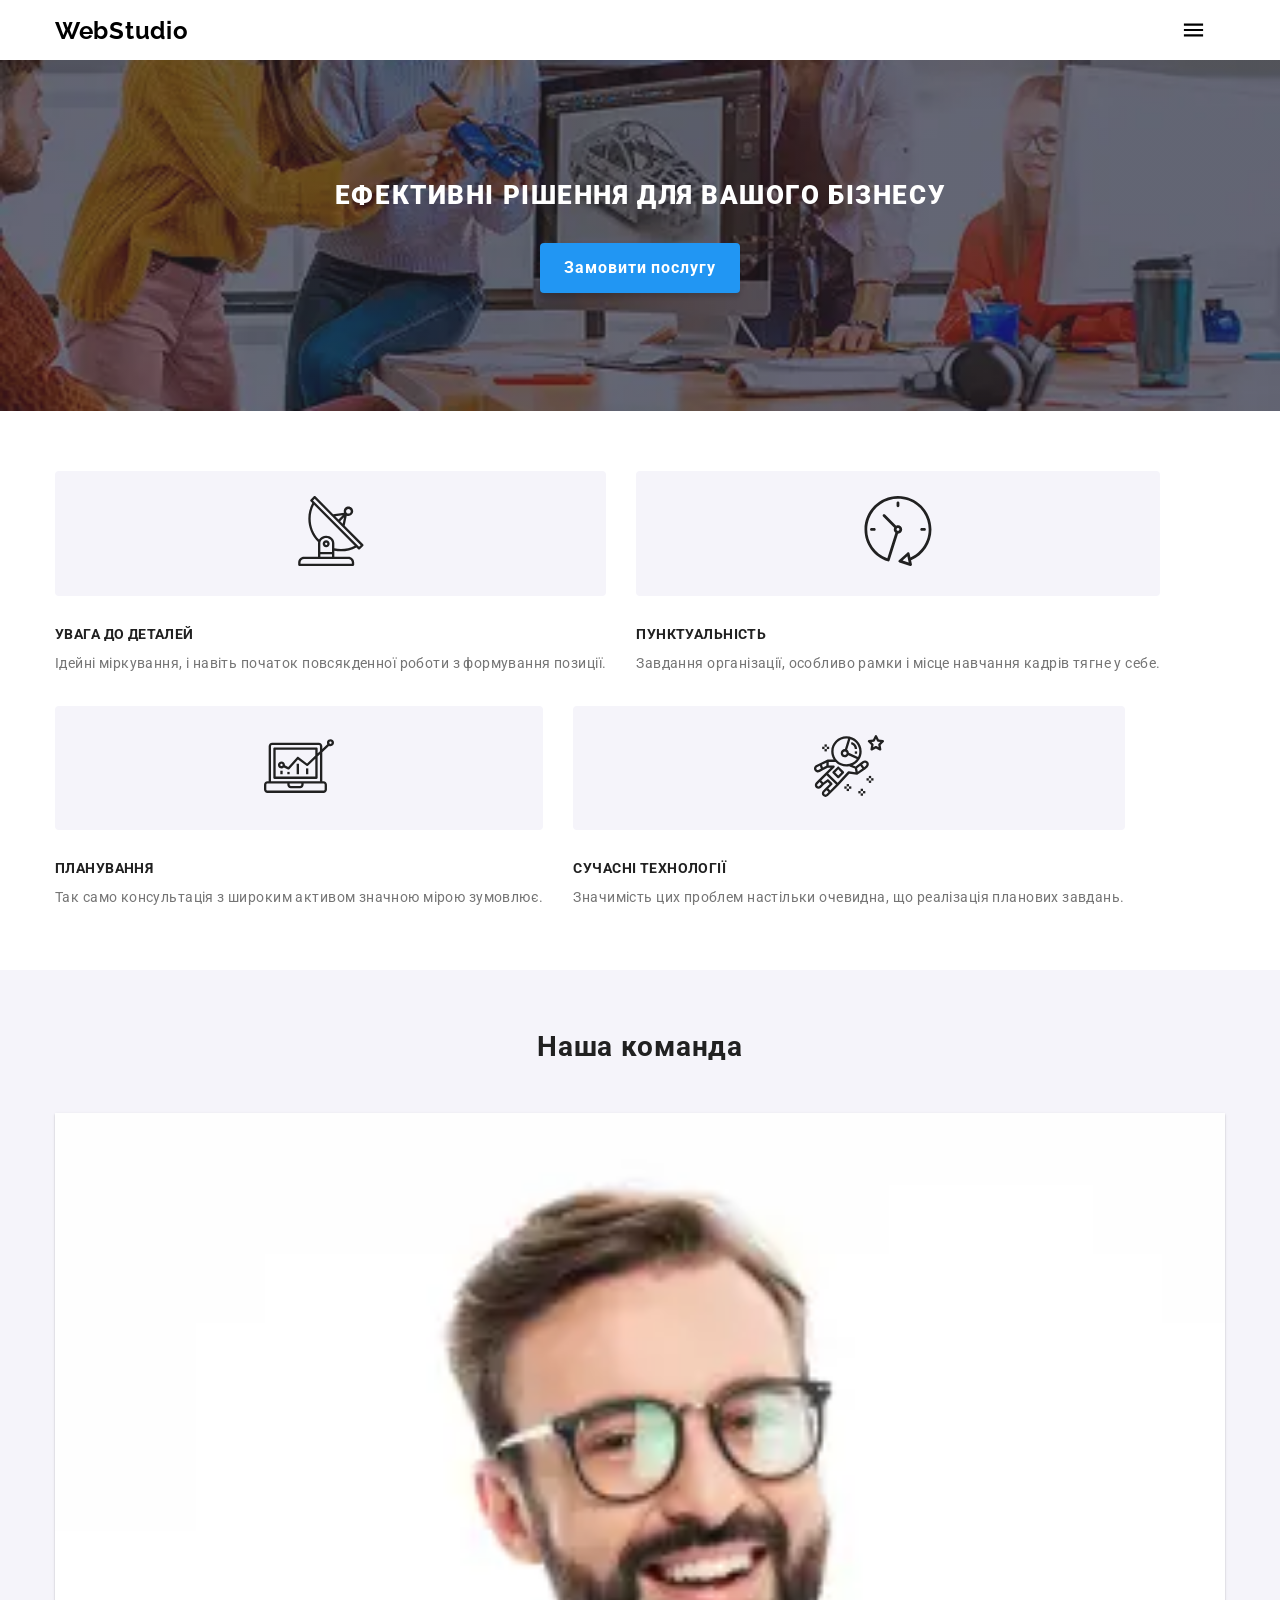
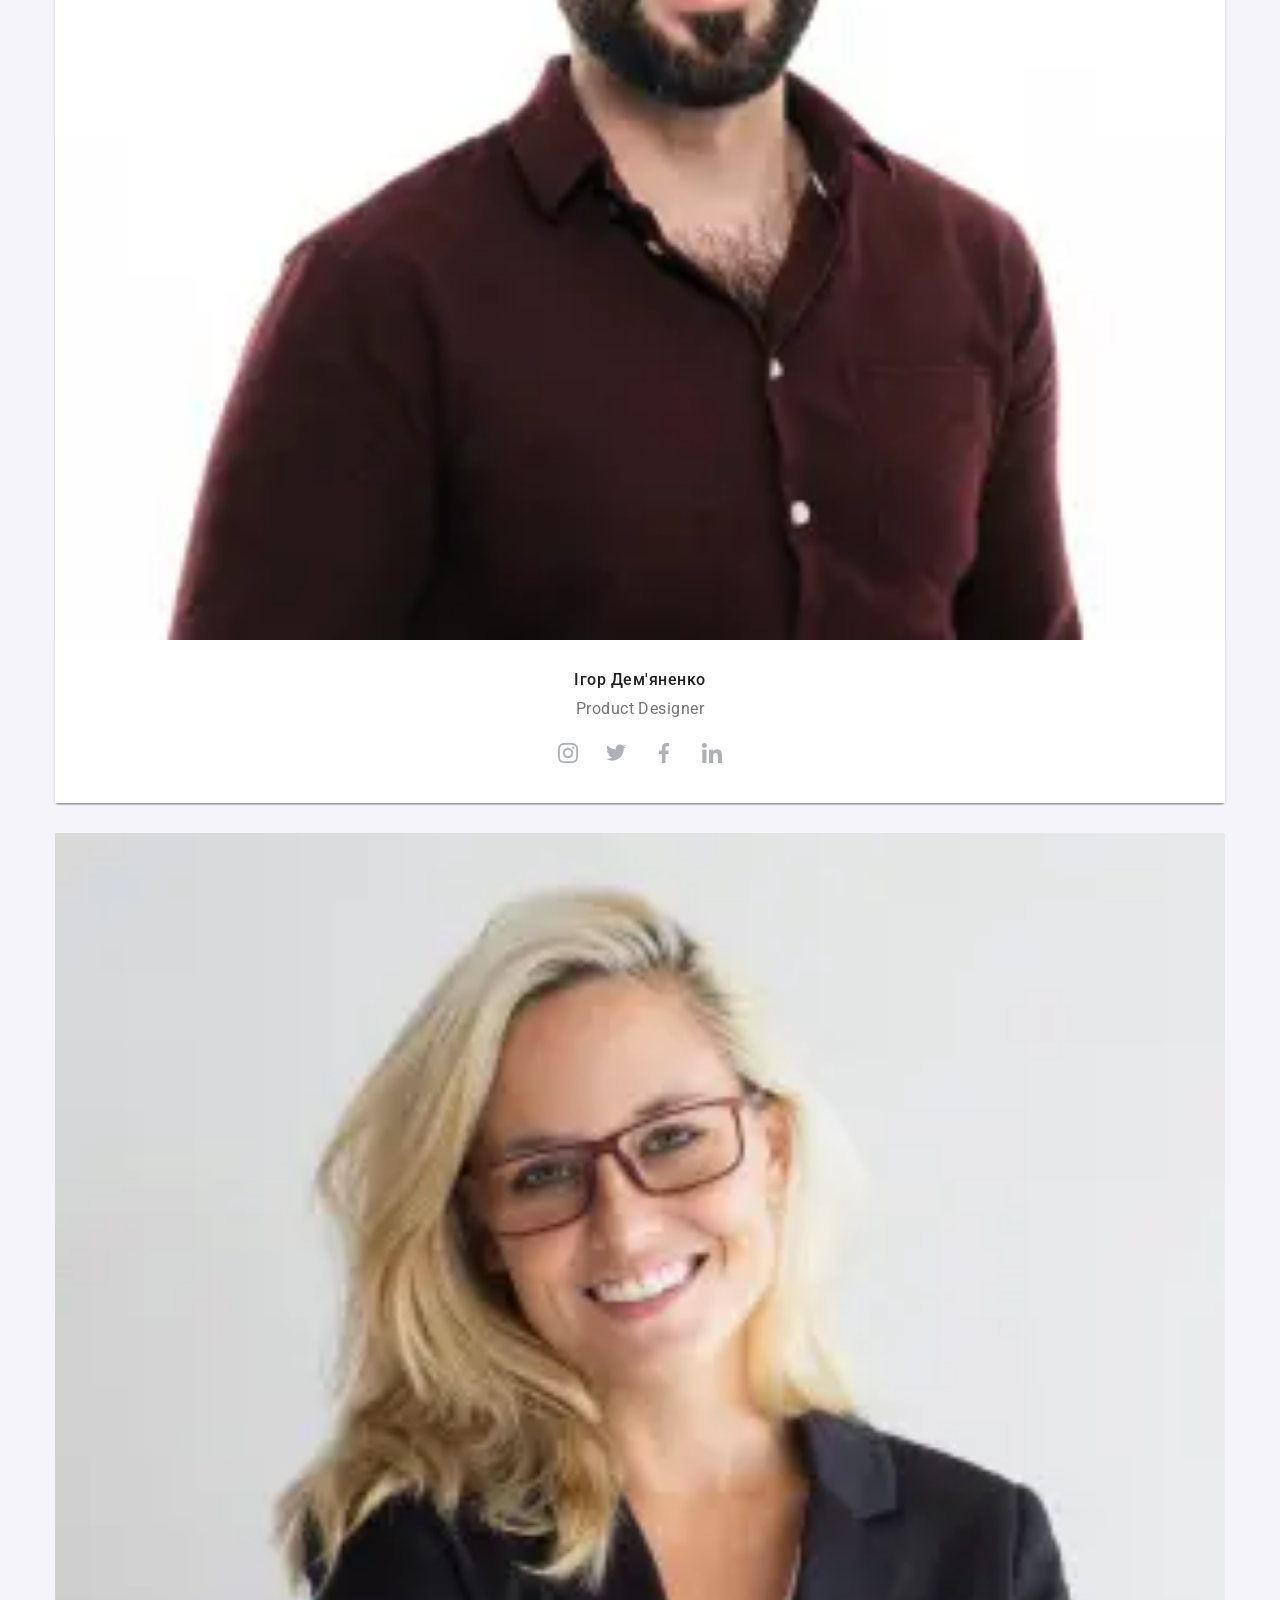
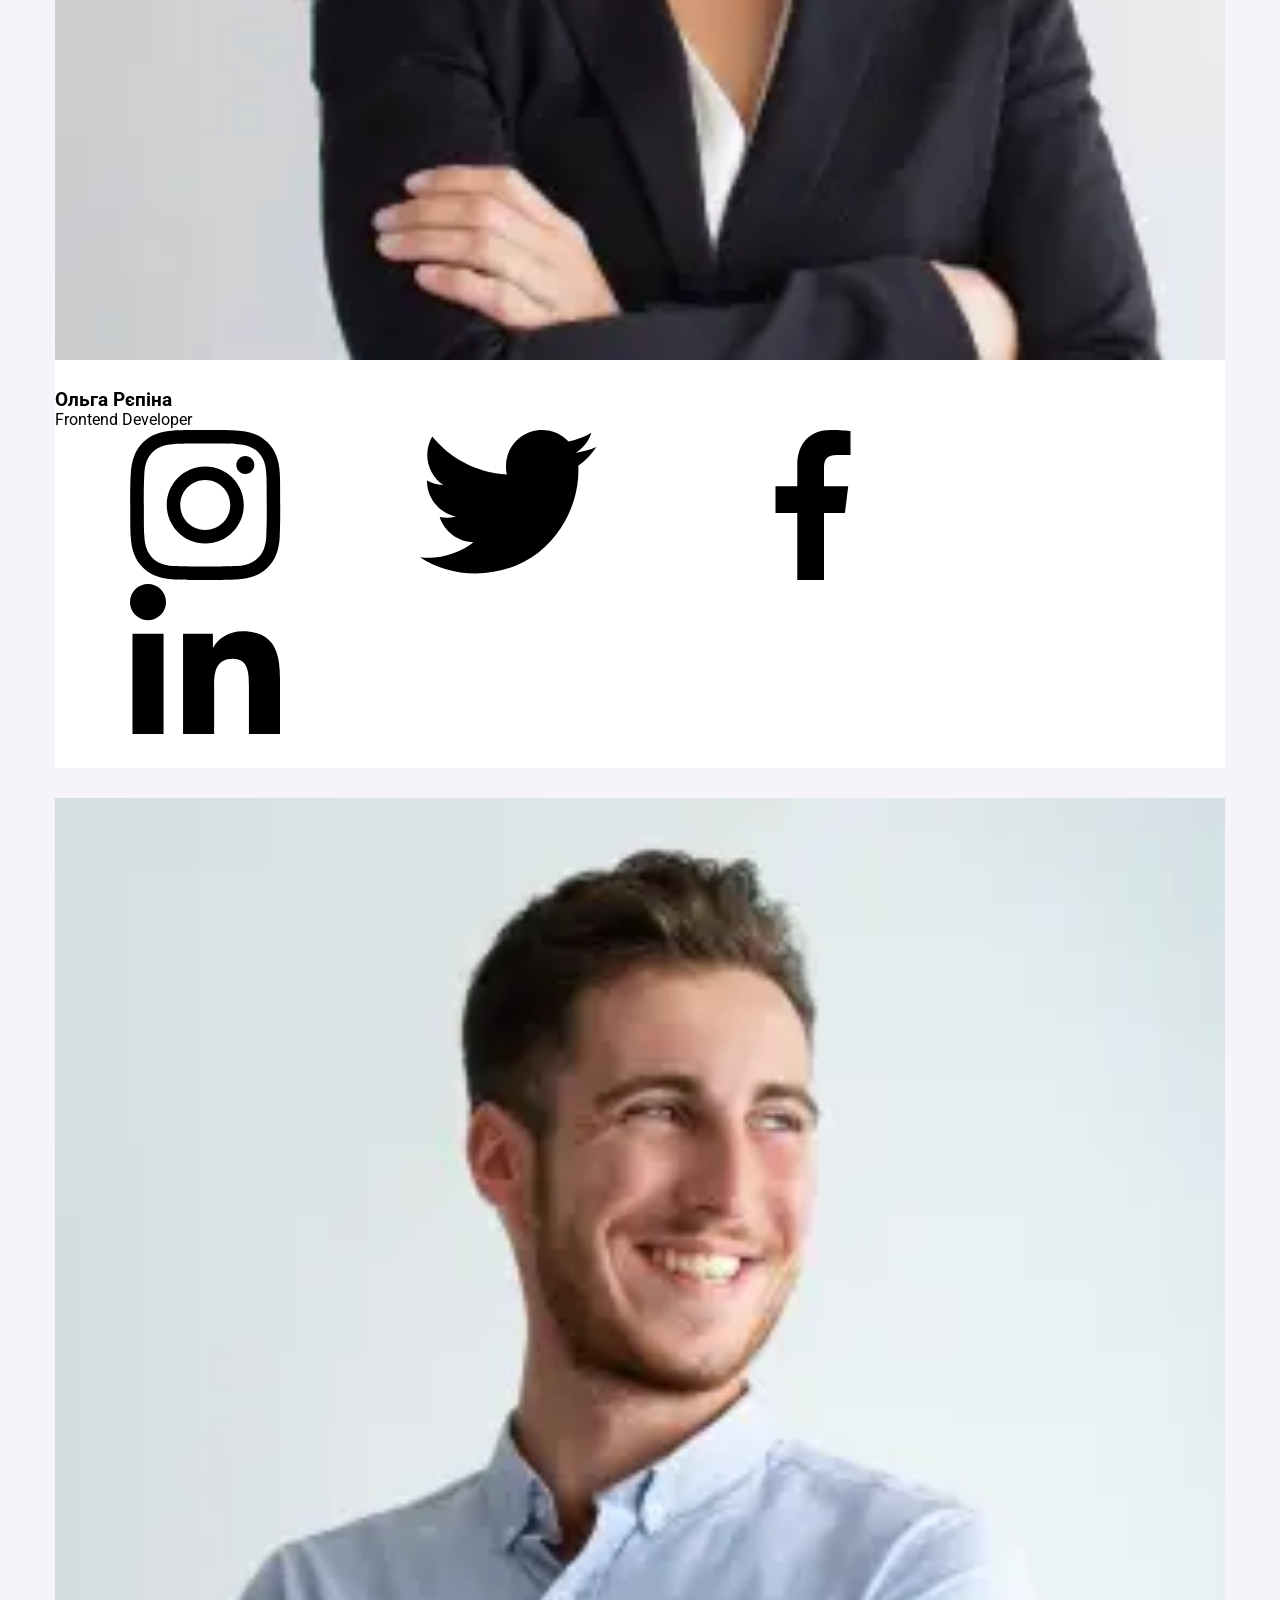
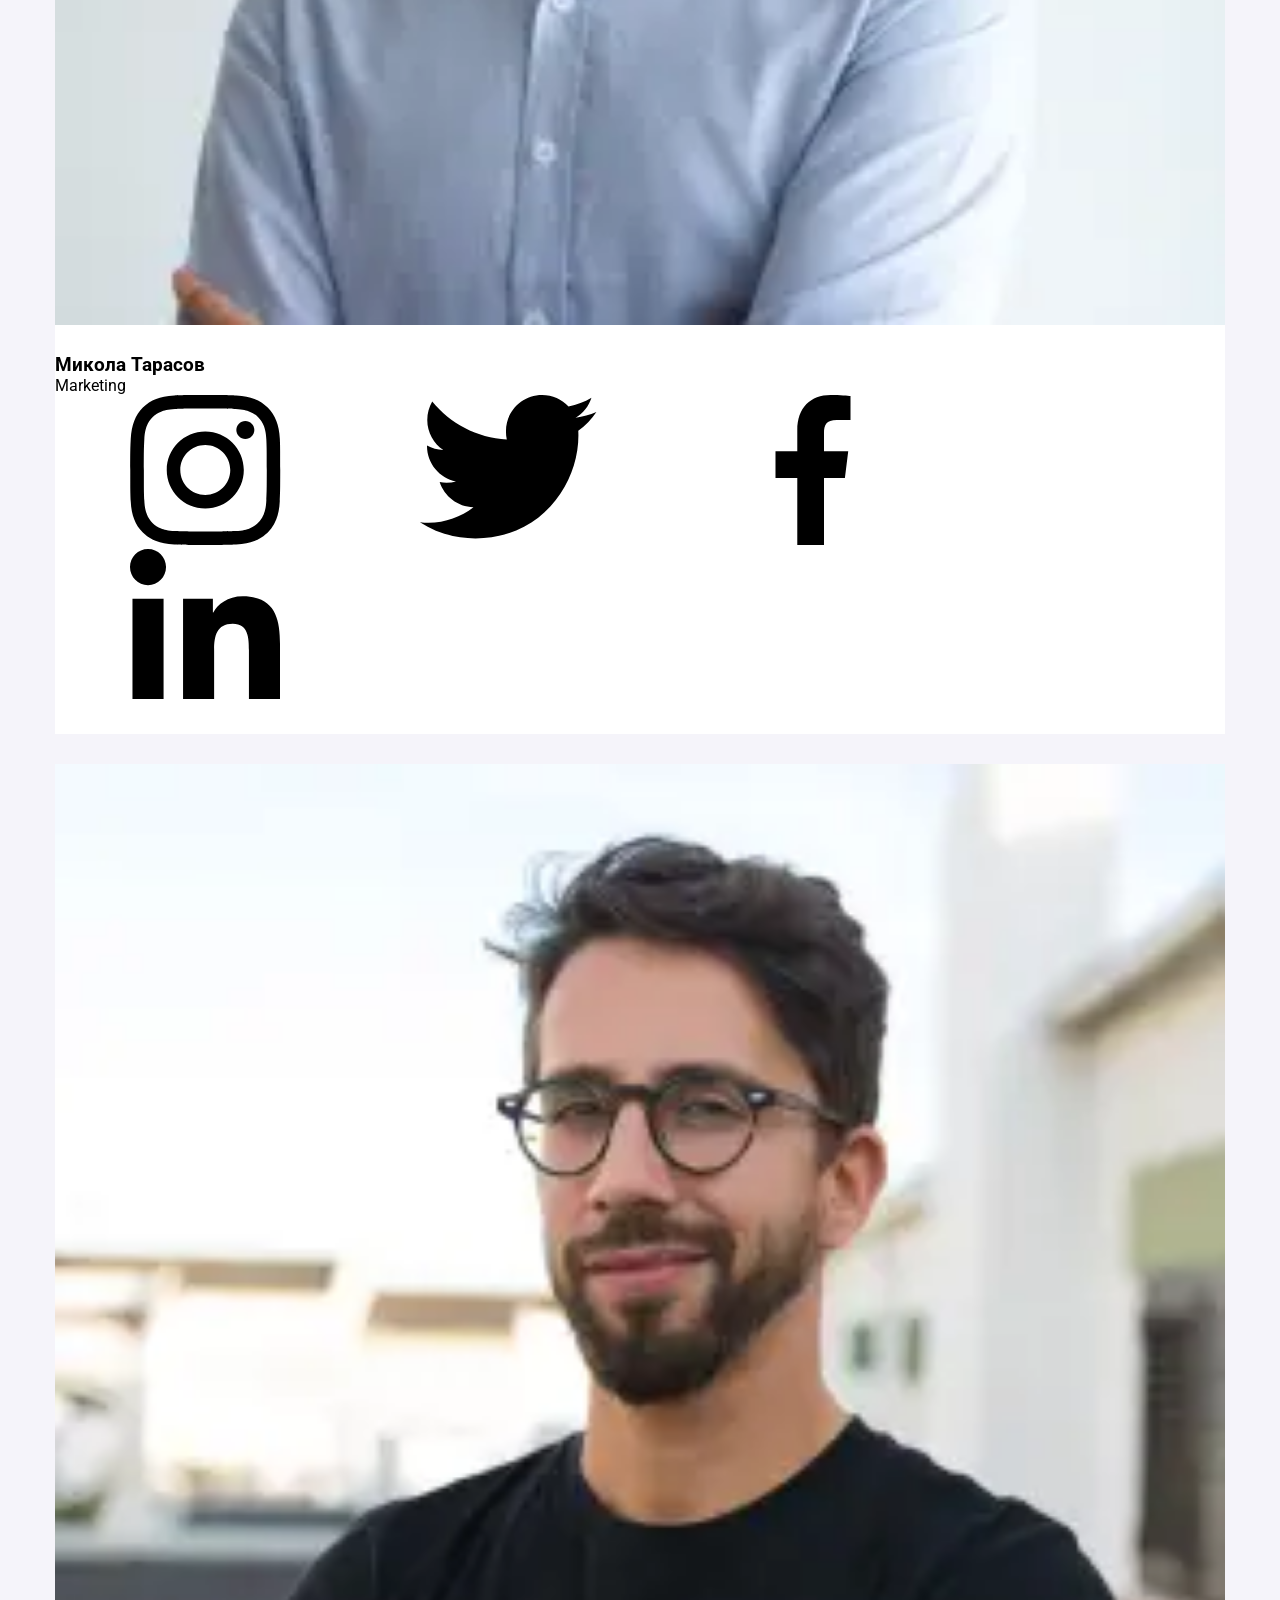
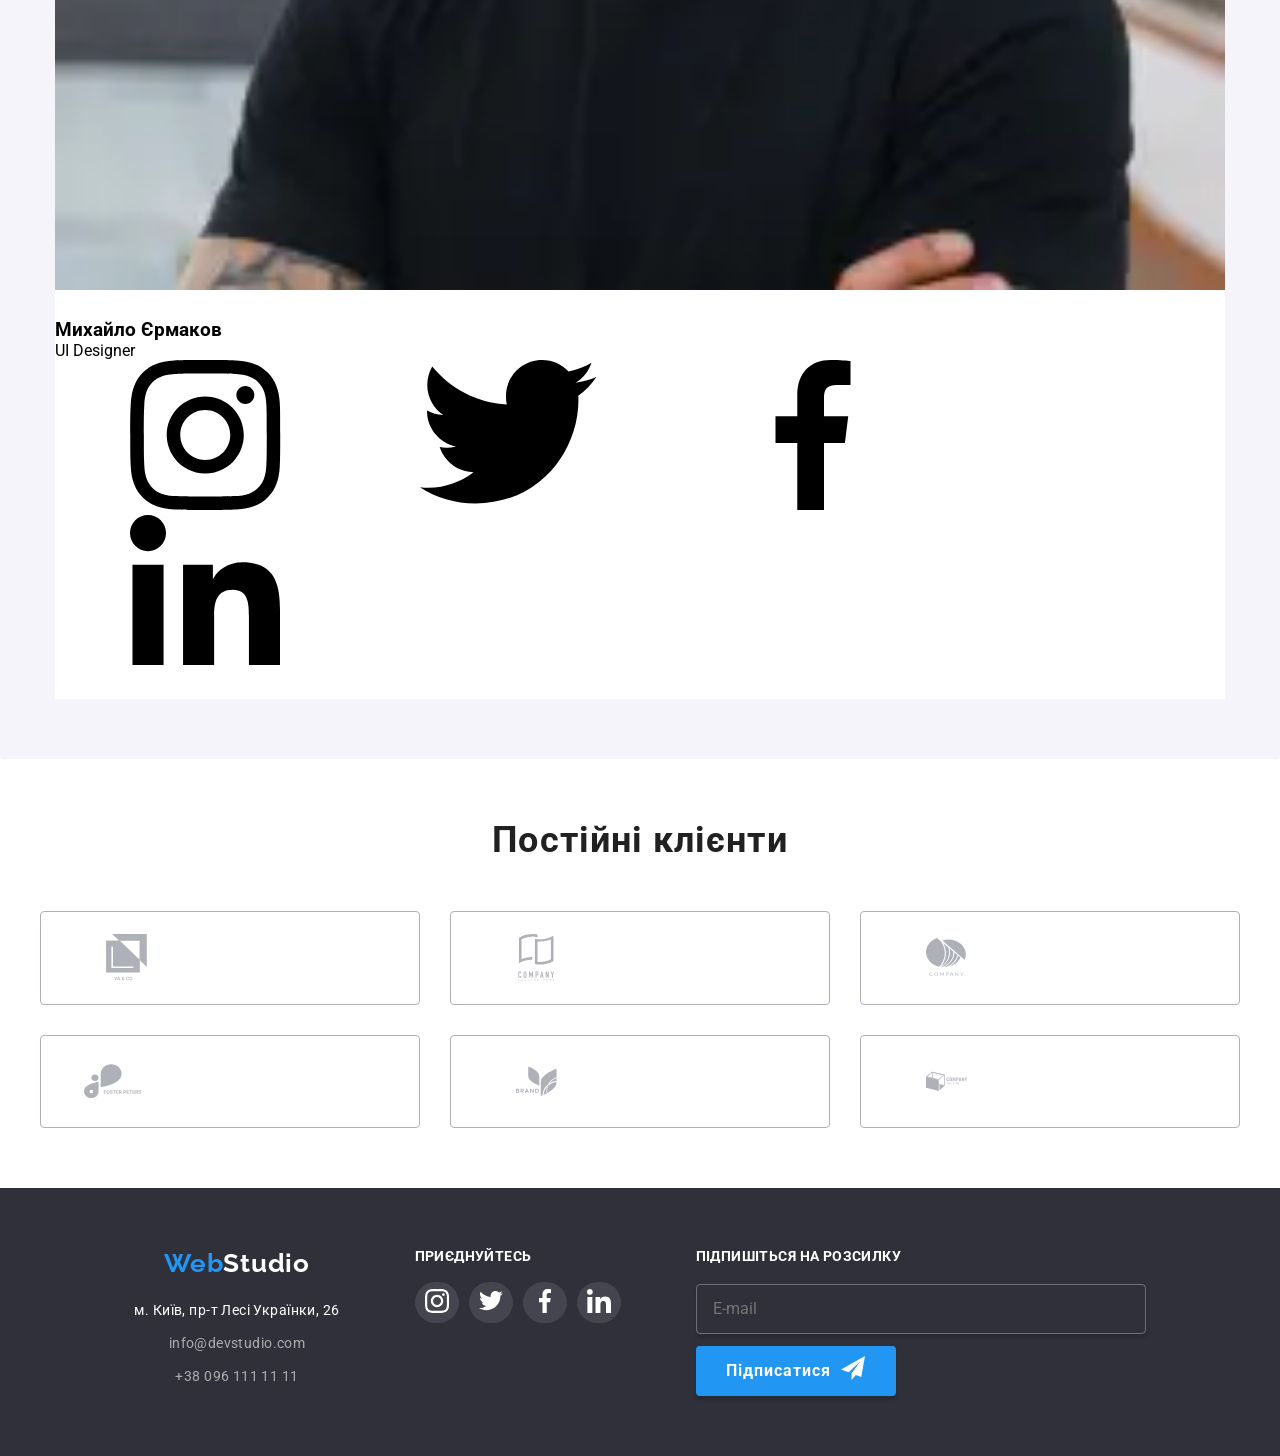
==== index.html @ 3ced63fa "переводення на препроцесор 1 частина" ====
<!doctype html>
<html lang="en">
  <head>
    <meta charset="UTF-8" />
    <meta name="viewport" content="width=device-width, initial-scale=1.0" />
    <title>Document</title>
    <link rel="preconnect" href="https://fonts.googleapis.com" />
    <link rel="preconnect" href="https://fonts.gstatic.com" crossorigin />
    <link
      href="https://fonts.googleapis.com/css2?family=Raleway:ital,wght@0,100..900;1,100..900&family=Roboto:ital,wght@0,100..900;1,100..900&display=swap"
      rel="stylesheet"
    />
    <link
      rel="stylesheet"
      href="https://cdnjs.cloudflare.com/ajax/libs/modern-normalize/3.0.1/modern-normalize.min.css"
      integrity="sha512-q6WgHqiHlKyOqslT/lgBgodhd03Wp4BEqKeW6nNtlOY4quzyG3VoQKFrieaCeSnuVseNKRGpGeDU3qPmabCANg=="
      crossorigin="anonymous"
      referrerpolicy="no-referrer"
    />
    <link href="https://unpkg.com/aos@2.3.1/dist/aos.css" rel="stylesheet">
    <!-- <link rel="stylesheet" href="./css/reset.css" />
    <link rel="stylesheet" href="./css/style.css" /> -->
<link rel="stylesheet" href="./style/main.min.css">
  </head>
  <body class="body">
    <header class="header">
      <div class="container">
        <a href="./index.html" class="header__logo" data-aos="fade-right">Web<span class="header-span">Studio</span></a>
        <nav class="header__nav">
          <ul class="header__list">
            <li class="header__item">
              <a href="#" class="header__link">Студія</a>
            </li>
            <li class="header__item">
              <a href="./portfolio.html" class="header__link">Портфоліо</a>
            </li>
            <li class="header__item">
              <a href="#" class="header__link">Контакти</a>
            </li>
          </ul>
        </nav>
        <ul class="header__contacts__list">
          <li class="header__contact__item">
            <a href="#" class="second__contact"
              >info@devstudio.com</a
            >
          </li>
          <li class="header__contact__item">
            <a href="tel:+380961111111" class="second__contact"
              >+38 096 111 11 11</a
            >
          </li>
        </ul>
        <!-- <button burger-modal-open class="burger-btn" aria-label="Відкрити меню"> 
<span class="burger-line"></span> 
<span class="burger-line"></span> 
<span class="burger-line"></span> 
</button>  -->

<button burger-modal-open class="burger__btn" aria-label="Відкрити меню">
<svg class="menu">
  <use href="./icons/symbol-defs.svg#menu"></use>
</svg>
</button>

      </div>                                                                        
    </header>
    <main>
      <section class="hero"  data-aos="fade-up"
     data-aos-duration="3000">
        <div class="container">
          <h1 class="hero__title">Ефективні рішення для вашого бізнесу</h1>
          <button class="hero__button" data-modal-open>Замовити послугу</button>
        </div>
      </section>
      <section class="advantages" data-aos="fade-right"
     data-aos-offset="300"
     data-aos-easing="ease-in-sine">
        <div class="container">
          <ul class="advantages__list">
            <li class="advantages__item">
              <div class="adv__box">
              <svg class="adv__icon">
                <use href="./icons/symbol-defs.svg#moon" ></use>
              </svg>
              </div>
              <h2 class="advantages__subtitle">УВАГА ДО ДЕТАЛЕЙ</h2>
              <p class="advantages__text">
                Ідейні міркування, і навіть початок повсякденної роботи з
                формування позиції.
              </p>
            </li>
            <li class="advantages__item">
              <div class="adv__box">
              <svg class="adv__icon">
                <use href="./icons/symbol-defs.svg#clock"></use>
              </svg>
              </div>
              <h2 class="advantages__subtitle">ПУНКТУАЛЬНІСТЬ</h2>
              <p class="advantages__text">
                Завдання організації, особливо рамки і місце навчання кадрів
                тягне у себе.
              </p>
            </li>
            <li class="advantages__item">
              <div class="adv__box">
              <svg class="adv__icon">
                <use href="./icons/symbol-defs.svg#diagram" ></use>
              </svg>
              </div>
              <h2 class="advantages__subtitle">ПЛАНУВАННЯ</h2>
              <p class="advantages__text">
                Так само консультація з широким активом значною мірою зумовлює.
              </p>
            </li>
            <li class="advantages__item">
              <div class="adv__box">
              <svg class="adv__icon">
                <use href="./icons/symbol-defs.svg#astronaut"></use>
              </svg>
              </div>
              <h2 class="advantages__subtitle">СУЧАСНІ ТЕХНОЛОГІЇ</h2>
              <p class="advantages__text">
                Значимість цих проблем настільки очевидна, що реалізація
                планових завдань.
              </p>
            </li>
          </ul>
        </div>
      </section> 
      <section class="work" data-aos="fade-right"
     data-aos-offset="300"
     data-aos-easing="ease-in-sine">
        <div class="container">
          <h2 class="work__title">Чим ми займаємося</h2>
          <ul class="work__list">
            <li class="work__item">
              <img
                src="./images/Computer.jpg"
                alt="робота за компютером"
                class="work__image"
              />
            </li>
            <li class="work__item">
              <img
                src="./images/telephone.png"
                alt="робота з телефоном"
                class="work__image"
              />
            </li>
            <li class="work__item">
              <img
                src="./images/Digitaldesign.png"
                alt="робота на айпаді з діджтл дизайном"
                class="work__image"
              />
            </li>
          </ul>
        </div>
      </section>
     <section class="team" data-aos="fade-right"
     data-aos-offset="300"
     data-aos-easing="ease-in-sine">
        <div class="container">
          <h2 class="team__title">Наша команда</h2>
          <ul class="team__list">
            <li class="team__item">
              <picture>
                <source srcset="./images/destop/igor-destop@1x.webp 1x, ./images/destop/igor-destop@2x.webp 2x" media="(min-width:1200px)">
                <source srcset="./images/tablet/igor-tablet@1x.webp 1x, ./images/tablet/igor-tablet@2x.webp 2x" media="(min-width:768px)">
                <source srcset="./images/mobile/igor-mobile@1x.webp 1x, ./images/mobile/igor-mobile@2x.webp 2x" media="(max-width:767px)">
              <img
                src="./images/igor.jpg"
                alt="Product Designer"
                class="team__image"
              />
              </picture>
              <div class="wrap">
              <h3 class="team__subtitle">Ігор Дем'яненко</h3>
              <p class="team__text">Product Designer</p>


             <div class="team__box">
              <a class="team__social" href="#">
                <svg class="team__icon">
                  <use href="./icons/symbol-defs.svg#instagram"></use>
                </svg>
                </a>
                <a class="team__social" href="#">
                <svg class="team__icon">
                  <use href="./icons/symbol-defs.svg#twitter"></use>
                </svg>
                </a>
                <a class="team__social" href="#">
                <svg class="team__icon">
                  <use href="./icons/symbol-defs.svg#facebook"></use>
                </svg>
                </a>
                <a class="team__social" href="#">
                <svg class="team__icon">
                  <use href="./icons/symbol-defs.svg#insta"></use>
                </svg>
                </a>
              </div>




              </div>
            </li>
            <li class="team-item">
              <picture>
                <source srcset="./images/destop/olga-destop@1x.webp 1x, ./images/destop/olga-destop@2x.webp 2x" media="(min-width:1200px)">
                <source srcset="./images/tablet/olga-tablet@1x.webp 1x, ./images/tablet/olga-tablet@2x.webp 2x" media="(min-width:768px)">
                <source srcset="./images/mobile/olga-mobile@1x.webp 1x, ./images/mobile/olga-mobile@2x.webp 2x" media="(max-width:767px)">
              <img
                src="./images/olga.jpg"
                alt="Frontend Developer"
                class="team-image"
              />
              </picture>
              <div class="wrap">
              <h3 class="team-subtitle">Ольга Рєпіна</h3>
              <p class="team-text">Frontend Developer</p>


 <div class="team-box">
              <a class="team-social" href="#">
                <svg class="team-icon">
                  <use href="./icons/symbol-defs.svg#instagram"></use>
                </svg>
                </a>
                <a class="team-social" href="#">
                <svg class="team-icon">
                  <use href="./icons/symbol-defs.svg#twitter"></use>
                </svg>
                </a>
                <a class="team-social" href="#">
                <svg class="team-icon">
                  <use href="./icons/symbol-defs.svg#facebook"></use>
                </svg>
                </a>
                <a class="team-social" href="#">
                <svg class="team-icon">
                  <use href="./icons/symbol-defs.svg#insta"></use>
                </svg>
                </a>
              </div>


              </div>
            </li>
            <li class="team-item">
              <picture>
                <source srcset="./images/destop/mykola-destop@1x.webp 1x, ./images/destop/mykola-destop@2x.webp 2x" media="(min-width:1200px)">
                <source srcset="./images/tablet/mykova-tablet@1x.webp 1x, ./images/tablet/mykova-tablet@2x.webp 2x" media="(min-width:768px)">
                <source srcset="./images/mobile/mykola-mobile@1x.webp 1x, ./images/mobile/mykola-mobile@2x.webp 2x" media="(max-width:767px)">
              <img
                src="./images/mykola.jpg"
                alt="Marketing"
                class="team-image"
              />
              </picture>
              <div class="wrap">
              <h3 class="team-subtitle">Микола Тарасов</h3>
              <p class="team-text">Marketing</p>


 <div class="team-box">
              <a class="team-social" href="#">
                <svg class="team-icon">
                  <use href="./icons/symbol-defs.svg#instagram"></use>
                </svg>
                </a>
                <a class="team-social" href="#">
                <svg class="team-icon">
                  <use href="./icons/symbol-defs.svg#twitter"></use>
                </svg>
                </a>
                <a class="team-social" href="#">
                <svg class="team-icon">
                  <use href="./icons/symbol-defs.svg#facebook"></use>
                </svg>
                </a>
                <a class="team-social" href="#">
                <svg class="team-icon">
                  <use href="./icons/symbol-defs.svg#insta"></use>
                </svg>
                </a>
              </div>



              </div>
            </li>
            <li class="team-item">
              <picture>
                <source srcset="./images/destop/myhailo-destop@1x.webp 1x, ./images/destop/myhailo-destop@2x.webp 2x" media="(min-width:1200px)">
                <source srcset="./images/tablet/myhailo-tablet@1x.webp 1x, ./images/tablet/myhailo-tablet@2x.webp 2x" media="(min-width:768px)">
                <source srcset="./images/mobile/myhailo-mobile@1x.webp 1x, ./images/mobile/myhailo-mobile@2x.webp 2x" media="(max-width:767px)">
              <img
                src="./images/mihaylo.jpg"
                alt="UI Designer"
                class="team-image"
              />
              </picture>
              <div class="wrap">
              <h3 class="team-subtitle">Михайло Єрмаков</h3>
              <p class="team-text">UI Designer</p>


 <div class="team-box">
              <a class="team-social" href="#">
                <svg class="team-icon">
                  <use href="./icons/symbol-defs.svg#instagram"></use>
                </svg>
                </a>
                <a class="team-social" href="#">
                <svg class="team-icon">
                  <use href="./icons/symbol-defs.svg#twitter"></use>
                </svg>
                </a>
                <a class="team-social" href="#">
                <svg class="team-icon">
                  <use href="./icons/symbol-defs.svg#facebook"></use>
                </svg>
                </a>
                <a class="team-social" href="#">
                <svg class="team-icon">
                  <use href="./icons/symbol-defs.svg#insta"></use>
                </svg>
                </a>
              </div>


              </div>
            </li>
          </ul>
        </div>
      </section>
      <section class="clients">
        <div class="container">
          <h2 class="client__title">Постійні клієнти</h2>
          <ul class="client__list">
            <li class="client__item">
          <svg class="client__icon">
            <use href="./icons/symbol-defs.svg#yoco"></use>
          </svg>
          </li>


          <li class="client__item">
          <svg class="client__icon">
            <use  href="./icons/symbol-defs.svg#company"></use>
          </svg>
          </li>


          <li class="client__item">
          <svg class="client__icon">
            <use  href="./icons/symbol-defs.svg#second-company"></use>
          </svg>
          </li>


          <li class="client__item">
          <svg class="client__icon">
            <use href="./icons/symbol-defs.svg#logo"></use>
          </svg>
          </li>


          <li class="client__item">
          <svg class="client__icon">
            <use  href="./icons/symbol-defs.svg#brand"></use>
          </svg>
          </li>


          <li class="client__item">
          <svg class="client__icon">
            <use  href="./icons/symbol-defs.svg#tagline"></use>
          </svg>
          </li>
</ul>

        </div>
      </section>
    </main>
    <footer class="footer">
      <div class="container">
        <div class="footer__box">
        <a href="./index.html" class="footer__logo"
          ><span class="footer__span">Web</span>Studio</a
        >
        <address class="address">
          <ul class="footer__list">
            <li>
              <a href="#" class="footer__adress"
                >м. Київ, пр-т Лесі Українки, 26</a
              >
            </li>
            <li><a href="#" class="footer__contact">info@devstudio.com</a></li>
            <li><a href="#" class="footer__contact">+38 096 111 11 11</a></li>
          </ul>
        </address>
      </div>


      <div class="footer__wrap">
  <h2 class="social__title">приєднуйтесь</h2>
  <ul class="footer__socials">
    <li class="socials__items">
      <a href="#" class="socials">
<svg class="footer__icon">
  <use href="./icons/symbol-defs.svg#instagram"></use>
</svg>
    </a>
  </li>

    <li class="socials__items">
      <a href="#" class="socials">
<svg class="footer__icon">
  <use href="./icons/symbol-defs.svg#twitter"></use>
</svg>
      </a>
    </li>

    <li class="socials__items">
      <a href="#" class="socials">
<svg class="footer__icon">
  <use href="./icons/symbol-defs.svg#facebook"></use>
</svg>
      </a>
    </li>

    <li class="socials__items">
      <a href="#" class="socials">
<svg class="footer__icon">
  <use href="./icons/symbol-defs.svg#insta"></use>
</svg>
      </a>
    </li>
  </ul>
</div>

<div class="form__box">
  <h2 class="form__title">Підпишіться на розсилку</h2>
<form class="footer__form">
  <label class="footer__label">
    <input type="text" class="footer__input" placeholder="E-mail">
  </label>
  <button class="footer__btn">Підписатися
    <svg class="footer__icon">
    <use href="./icons/symbol-defs.svg#telegram"></use>
  </svg></button>
</form>
      </div>
      </div>
    </footer>







                         <!-- MODALS -->







    <div data-modal class="backdrop is__hidden">
  <div class="modal">
    <button class="close" data-modal-close>X</button>
    <h2 class="modal__title">Залиште свої дані, ми вам передзвонимо</h2>
    <form class="modal__form">
<label class="modal__label">
  Ім'я
  <input type="text" class="modal__input">
</label>


<label class="modal__label">
  Телефон
  <input type="tel" class="modal-input">
</label>


<label class="modal__label">
 Пошта
 <input type="email" class="modal__input">
</label>


<label class="modal__label">
  Коментар
  <textarea name="comment" class="modal__label" placeholder="Введіть текст"></textarea>
</label>


    </form>
    <input type="checkbox" class="checkbox__inp">Погоджуюся з розсилкою та приймаю<a href="#" class="request-link">Умови договору</a></label>
    <button class="modal__button">Відправити</button>
    </div>
</div>
<div data-modal class="backdrop is__hidden">
  <div class="modal">
    <button class="close" data-modal-close>X</button>
  </div>
</div>


 <div burger-modal class="second-backdrop is__hidden">
  <div class="burger__modal">
      <button burger-modal-close class="bg__close">X</button>
    <ul class="burger__list">
            <li class="burg__item">
              <a href="./index.html" class="burger__link">Студія</a>
            </li>
            <li class="burg__item">
              <a href="./portfolio.html" class="burger__link">Портфоліо</a>
            </li>
            <li class="burg__item">
              <a href="#" class="burger__link">Контакти</a>
            </li>
          </ul>


          <ul class="bg__list">
            <li class="bg__item">
            <a href="tel:+380961111111" class="bg__contact"
              >+38 096 111 11 11</a
            >
          </li>
          <li class="bg__item">
            <a href="#" class="bg__contact"
              >info@devstudio.com</a
            >
          </li>
        </ul>
</div>





    <script src="https://unpkg.com/aos@2.3.1/dist/aos.js"></script>
    <script>
  AOS.init();
</script>
<script type="module" src="./mobile-menu.js"></script>
<script type="module" src="./burger-menu.js"></script>
  </body>
</html>
---- css/style.css ----
:root {
  --secondary-color: #2196f3;
  --base-color: #000000;
  --logo-color: #fff;
  --footer-color: #2f303a;
  --text-color: #212121;
  --secondary-text-color: #757575;
  --contacts-color: rgba(255, 255, 255, 0.6);
  --icon-fill:#AFB1B8;
  --icon-bg:#F5F4FA;
}
.body {
  font-family: "Roboto", sans-serif;
}
.container {
  max-width: 1200px;
  padding-left: 15px;
  padding-right: 15px;
  margin: 0 auto;
  /* outline: 1px solid red; */
}
.header .container {
  display: flex;
  align-items: center;
}
.header {
  display: flex;
  padding-top: 10px;
  padding-bottom: 10px;
}
.header__list {
  display: flex;
  gap: 50px;
}
.header__link:after {
  content: "";
  display: block;
  height: 4px;
  width: 100%;
  background-color: var(--secondary-color);
  position: absolute;
  bottom: -20px;
  opacity: 0;
  transition-property: opacity;
  transition-duration: 350ms;
  transition-timing-function: cubic-bezier(0.165, 0.84, 0.44, 1);
}
.header__link:hover {
  color: var(--secondary-color);
}
.header__link:hover::after {
  opacity: 1;
}
.header__item {
  display: flex;
  gap: 50px;
  position: relative;
}
.header__contacts__list {
  display: none;
  margin-left: auto;
}
.header__logo {
  color: var(--base-color);
  margin-right: auto;
  font-family: Raleway;
  font-size: 24px;
  font-style: normal;
  font-weight: 700;
  line-height: normal;
  letter-spacing: 0.72px;
  text-decoration: none;
}
.header__span {
  color: var(--secondary-color);
}
.header__nav {
  text-decoration: none;
  display: none;
}
.header__link:hover {
  color: var(--secondary-color);
}
.header__link {
  color: var(--text-color);
  font-size: 14px;
  font-style: normal;
  font-weight: 500;
  line-height: normal;
  letter-spacing: 0.28px;
}
.header__contact {
  color: var(--text-color);
  font-size: 14px;
  font-style: normal;
  font-weight: 500;
  line-height: normal;
  letter-spacing: 0.28px;
}
.second__contact {
  color: var(--secondary-text-color);
  font-size: 14px;
  font-style: normal;
  font-weight: 500;
  line-height: normal;
  letter-spacing: 0.28px;
}
.hero {
  display: flex;
  background-color: var(--footer-color);
  background: 
  linear-gradient(rgba(47, 48, 58, 0.40), rgba(47, 48, 58, 0.40)),
  url(../images/mobile/hero-mobile@1x.webp);
   background-position: center;
    background-size: cover;
    background-repeat: no-repeat;
  padding-top: 118px;
  padding-bottom: 118px;
}
.hero__section {
  min-height: 60vh;
background: 
  linear-gradient(rgba(47, 48, 58, 0.40), rgba(47, 48, 58, 0.40)),
  url(../images/mobile/hero-mobile@2x.webp);
  background-size: cover;
  background-position: center;
}
@media (min-device-pixel-ratio: 2),
       (-webkit-min-device-pixel-ratio: 2),
       (min-resolution: 192dpi),
       (min-resolution: 2dppx) {
  .hero{
    background-image: url(../images/mobile/hero-mobile@2x.webp);
  }
}
.hero__title {
  width: 100%;
  margin: 0 auto;
  margin-bottom: 30px;
  font-size: 26px;
  line-height: 1.36;
  flex-shrink: 0;
  color: var(--logo-color);
  text-align: center;
  font-style: normal;
  font-weight: 900;
  letter-spacing: 1.56px;
  text-transform: uppercase;
  animation-name: ScaleTitle;
  animation-duration: 1000ms;
  animation-timing-function: cubic-bezier(0.25, 0.46, 0.45, 0.94);
}
@keyframes ScaleTitle {
  0% {
    transform: scale(1);
  }
  25% {
    transform: scale(1.2);
  }
  25% {
    transform: scale(1.3);
  }
  100% {
    transform: scale(1);
  }
}
.hero__button {
  display: block;
  margin: 0 auto;
  width: 200px;
  height: 50px;
  line-height: 1.8;
  background-color: var(--secondary-color);
  color: var(--logo-color);
  font-style: normal;
  font-weight: 700;
  font-size: 16px;
  letter-spacing: 0.96px;
  border-radius: 4px;
  box-shadow: 0 4px 4px 0 rgba(0, 0, 0, 0.15);
  animation-name: BigButton;
  animation-timing-function: cubic-bezier(0.075, 0.82, 0.165, 1);
  animation-duration: 1300ms;
  box-shadow: 0 4px 4px 0 rgba(0, 0, 0, 0.15);
}
@keyframes BigButton {
  0% {
    background-color: var(--secondary-color);
  }
  25% {
    background-color: #a2d5ff;
  }
  50% {
    background-color: #ffffff;
    transform: scale(1.4);
  }
  75% {
    background-color: #3aa5fd;
    transform: scale(1.3);
  }
  100% {
    transform: scale(1);
  }
}
                            /* ПЕРЕВАГИ */
.advantages {
  margin: 0 auto;
  padding-top: 60px;
  padding-bottom: 60px;
}
.advantages__list {
  display: flex;
  gap: 30px;
  flex-wrap: wrap;
}

.advantages__subtitle {
  margin: 0 auto;
  color: var(--text-color);
  font-size: 14px;
  font-style: normal;
  font-weight: 700;
  line-height: normal;
  letter-spacing: 0.42px;
  margin-bottom: 10px;
  text-transform: uppercase;
}
.advantages__text {
  line-height: 1.71;
  color: var(--secondary-text-color);
  font-style: normal;
  font-weight: 400;
  font-size: 14px;
  letter-spacing: 0.42px;
}
.work {
  padding-bottom: 93px;
  display: none;
}
.work__title {
  color: var(--text-color);
  text-align: center;
  font-size: 36px;
  font-style: normal;
  font-weight: 700;
  line-height: normal;
  letter-spacing: 1.08px;
  margin-bottom: 50px;
}
.work__list {
  display: flex;
  width: 1170px;
  margin: 0 auto;
  gap: 30px;
}
.work__image {
  width: 370px;
  height: 294px;
}
.team {
  padding-top: 60px;
  padding-bottom: 60px;
  background-color: #f5f4fa;
  border-radius: 0 0 4px 4px;
}
.team__title {
  margin-bottom: 50px;
  display: flex;
  justify-content: center;
  color: var(--text-color);
  display: flex;
  text-align: center;
  font-size: 28px;
  font-style: normal;
  font-weight: 700;
  line-height: normal;
  letter-spacing: 0.84px;
}
.team__list {
  display: grid;
  grid-template-columns: 100%;
  gap: 30px;
}
.team__item{
  border-radius: 0 0 4px 4px;
  box-shadow: 0 1px 3px 0 rgba(0, 0, 0, 0.12), 0 1px 1px 0 rgba(0, 0, 0, 0.14), 0 2px 1px 0 rgba(0, 0, 0, 0.20);
}
.team__subtitle {
  color: var(--text-color);
  text-align: center;
  font-size: 16px;
  font-style: normal;
  font-weight: 500;
  line-height: normal;
  letter-spacing: 0.48px;
  margin-bottom: 10px;
}
.team__text {
  color: var(--secondary-text-color);
  text-align: center;
  font-size: 16px;
  font-style: normal;
  font-weight: 400;
  line-height: normal;
  letter-spacing: 0.48px;
}
.wrap {
  padding-top: 30px;
  padding-bottom: 30px;
  background-color: var(--logo-color);
}
.footer__box{
  text-align: center;
}
.footer__logo {
  width: 145px;
  height: 31px;
}
.footer__list {
  margin-top: 20px;
  display: flex;
  flex-direction: column;
  line-height: 1, 7;
  gap: 9px;
}
                                     /* ПОРТФОЛІО */
.cards {
  padding-bottom: 60px;
  padding-top: 60px;
}
.box {
  align-items: start;
  flex-wrap: wrap;
  gap: 8px;
  margin-bottom: 15px;
}
.main__button {
  padding-bottom: 6px;
  padding-top: 6px;
  padding-left: 22px;
  padding-right: 22px;
  line-height: 1.6;
  border-radius: 4px;
  background: #f5f4fa;
  color: #212121;
  text-align: center;
  font-family: Roboto;
  font-style: normal;
  font-weight: 500;
  letter-spacing: 0.48px;
  animation-name: CrazyButtons;
  animation-duration: 1200ms;
  animation-timing-function: cubic-bezier(0.6, 0.04, 0.98, 0.335);
}
@keyframes CrazyButtons {
  0% {
    opacity: 0;
  }
  25% {
    opacity: 0;
  }
  50% {
    transform: scale(1.2);
    opacity: 1;
  }
  75% {
    transform: scale(1.3);
  }
  100% {
    transform: translate(0);
    opacity: 1;
  }
}
.main__button:hover{
  transition: transform,box-shadow;
  transition-duration: 250ms;
  transform: scale(1.05);
  transition-timing-function: ease;
  background-color: var(--secondary-color);
  color: var(--logo-color);
  border-radius: 4px;
  box-shadow: 0 3px 1px 0 rgba(0, 0, 0, 0.10), 0 1px 2px 0 rgba(0, 0, 0, 0.08), 0 2px 2px 0 rgba(0, 0, 0, 0.12);
}
.main__subtitle {
  line-height: 2;
  color: var(--text-color);
  font-size: 18px;
  font-style: normal;
  font-weight: 700;
  line-height: 36px;
  letter-spacing: 1.08px;
  margin-bottom: 4px;
}
.wrapper {
  padding-top: 20px;
  padding-bottom: 19px;
  padding-left: 23px;
  padding-right: 23px;
}
.content__wrapper{
  overflow: hidden;
}
 .main__list {
 display: grid;
  grid-template-columns: 100%;
  gap: 30px;
}
.main__item {
  outline: 1px solid #eee;
}
.main__item:hover{
  box-shadow: 0 1px 1px 0 rgba(0, 0, 0, 0.12), 0 4px 4px 0 rgba(0, 0, 0, 0.06), 1px 4px 6px 0 rgba(0, 0, 0, 0.16);
 transition: box-shadow,transform;
 transform: scale(1.2);
  transition-duration: 300ms;
  transition-timing-function: ease;
}
.text {
  position: absolute;
  top: 0;
  left: 0;
  background-color: rgba(33, 150, 243, 0.9);
  width: 100%;
  height: auto;
  padding-bottom: 63px;
  padding-top: 63px;
  padding-left: 33px;
  padding-right: 33px;
  color: var(--logo-color);
  font-family: Roboto;
  font-size: 18px;
  font-style: normal;
  font-weight: 400;
  line-height: 28px;
  letter-spacing: 0.54px;
 transform: translateY(600px);
  transition: transform 0.6s ease;
}
.main__item:hover {
  .text {
transform: translateY(0);
  }
}
.content__wrapper {
  position: relative;
}
.main__image {
  width: 100%;
  height: auto;
}
.main__text {
  line-height: 1,8;
  color: var(--secondary-text-color);
  font-size: 16px;
  font-style: normal;
  font-weight: 400;
  line-height: 30px;
  letter-spacing: 0.48px;
}
.footer__logo {
  color: var(--logo-color);
  font-family: Raleway;
  font-size: 26px;
  font-style: normal;
  font-weight: 700;
  line-height: normal;
  letter-spacing: 0.78px;
}
.footer__span {
  color: var(--secondary-color);
}
.footer {
  background-color: var(--footer-color);
  padding-bottom: 60px;
  padding-top: 60px;
}
.footer__adress {
  color: var(--logo-color);
  font-size: 14px;
  font-style: normal;
  font-weight: 400;
  line-height: 24px;
  letter-spacing: 0.42px;
}
.footer__contact {
  color: var(--contacts-color);
  font-size: 14px;
  font-style: normal;
  font-weight: 400;
  line-height: 24px;
  letter-spacing: 0.42px;
}


                                 /* МОДАЛКА */

.backdrop{
  background-color: rgba(0, 0, 0, 0.5);
  width: 100%;
  height: 100%;
  position: fixed;
  top: 0;
  left: 0;
}
.modal{
  width: 100%;
height: auto;
  background-color: #fff;
 position: absolute;
 top: 50%;
 left: 50%;
  transform: translate(-50%,-50%);
  transition-property: transform;
  transition-duration: 600ms;
  padding: 40px;
  box-shadow: 0 1px 3px 0 rgba(0, 0, 0, 0.12), 0 1px 1px 0 rgba(0, 0, 0, 0.14), 0 2px 1px 0 rgba(0, 0, 0, 0.20);
}
.is__hidden{
opacity: 0;
  pointer-events: none;
}
.close{
  font-size: 10px;
  position: absolute;
  right: 10px;
  top: 15px;
  background-color: transparent;
  border: none;
}
.is__hidden .modal{
  transform: translate(-50%,-900px)scale(0.3);
}
.modal__title{
  color: var(--text-color);
text-align: center;
font-size: 20px;
font-weight: 700;
line-height: 30px;
letter-spacing: 0.6px;
width: 370.0px;
}
.modal__form{
  display: flex;
  flex-direction: column;
}
.modal__label{
  display: flex;
  flex-direction: column;
  font-size: 12px;
font-style: normal;
font-weight: 500;
line-height: normal;
letter-spacing: 0.40px;
  color: var(--secondary-text-color);
 margin-top: 12px;
}
.modal__input{
   padding-top: 15px;
   outline: 1px (--secondary-text-color);
}
textarea{
  padding-bottom: 80px;
  resize: none;
}
.modal__button{
color: var(--logo-color);
text-align: center;
font-family: Roboto;
font-size: 16px;
font-style: normal;
font-weight: 700;
line-height: 30px;
letter-spacing: 0.96px;
padding: 10px 52px;
background-color: var(--secondary-color);
color: var(--logo-color);
border-radius: 4px;
box-shadow: 0 4px 4px 0 rgba(0, 0, 0, 0.15);
margin: auto;
display: block;
}
.modal__link{
  padding-bottom: 30px;
}
.checkbox__inp{
  font-family: Roboto;
   font-size: 12px;
font-style: normal;
font-weight: 500;
line-height: normal;
letter-spacing: 0.40px;
color: var(--secondary-text-color);
 margin-top: 12px;
 margin-bottom: 12px;
}
.close{
  font-size: 25px;
  font-weight: 600;
}
                        /* Бургер */
.burger__btn {
 display: flex;
 flex-direction: column;
 gap: 5px;
 background: none;
 border: none;
 cursor: pointer;
 padding: 4px;
}

.burger__line {
 display: block;
 width: 24px;
 height: 2px;
 background: #333;
 transition: transform 0.3s ease, opacity 0.3s ease;
}

/* === КНОПКИ === */
.btn {
 display: inline-block;
 padding: 12px 28px;
 border-radius: 8px;
 font-size: 15px;
 font-weight: 600;
 cursor: pointer;
 border: none;
 transition: opacity 0.2s;
}
.burger__modal{
 width: 100%;
height: auto;
background-color: white;
 position: fixed;
 top: 50%;
 left: 50%;
  transform: translate(-50%,-50%);
  transition-property: transform;
  transition-duration: 600ms;
  padding: 40px;
}
.burger__list{
  display: flex;
  flex-direction: column;
  gap: 32px;
}
.burger__link{
  color: var(--text-color);
text-align: center;
font-family: Roboto;
font-size: 40px;
font-style: normal;
font-weight: 500;
line-height: normal;
letter-spacing: 0.8px;
}
.burger__list{
  margin-bottom: 302px;
}
.bg__contact{
  display: inline-block;
 color: var(--secondary-text-color);
font-family: Roboto;
font-size: 24px;
font-style: normal;
font-weight: 500;
line-height: normal;
letter-spacing: 0.48px;
transition: transform 170ms ease;
}
.bg__list{
  display: flex;
  flex-direction: column;
  gap: 32px;
}
.burger__link:hover{
  color: var(--secondary-color);
transition: color;
transition-duration: 170ms;
transition-timing-function: ease;
}
.bg__contact:hover{
color: var(--secondary-color);
transform: scale(1.1);
}
.second__backdrop{
  background-color: rgba(0, 0, 0, 0.5);
  width: 100%;
  height: 100%;
  position: fixed;
  top: 0;
  left: 0;
}
.close{
  font-size: 10px;
  position: absolute;
  right: 10px;
  top: 15px;
  background-color: transparent;
  border: none;
}
.is__hidden .modal{
  transform: translate(-50%, -900px)scale(0.3);
}
.bg__close{
  border: none;
  font-weight: 600;
  background-color: transparent;
  color: var(--text-color);
  font-size: 25px;
  position: absolute;
  top: 21px;
  right: 25.33px;
}
.is__hidden .burger__modal{
  transform: translate(-50%,-900px)scale(0.3);
}
                 /* ADV-ICONS */
.adv__icon{
  width: 70.0px;
height: 70.0px;
fill: var(--text-color);
}
.adv__box{
border-radius: 4px;
background: var(--icon-bg);
text-align: center;
padding: 25px 100px;
margin-bottom: 30px;
}

                  /* ICONS-CLIENTS */

.clients .container{
  padding: 60px 0;
}
.client__title{
  color: var(--text-color);
  text-align: center;
font-family: Roboto;
font-size: 36px;
font-style: normal;
font-weight: 700;
line-height: normal;
letter-spacing: 1.08px;
margin-bottom: 50px;
}
.client__icon{
  display: block;
width: 41.0px;
height: 46.7px;
text-align: center;
align-items: center;
fill: var(--icon-fill);
}
.client__item:nth-child(4) .client__icon {
width: 70.4px;
height: 40.6px;
}
.client__item{
  padding: 22.4px 65px;
  border-radius: 4px;
border: 1px solid var(--icon-fill);
}
.client__item:hover{
border: 1px solid var(--secondary-color);
transition: translate;
transition-duration: 400ms;
transition-timing-function: ease;
.client__icon{
fill: var(--secondary-color);
}
}
.client__item:nth-child(4){
padding: 25px 43px;
}
/* .client-list{
  display: flex;
  margin: 0 auto;
 flex-direction: column;
  flex-wrap: wrap;
  gap: 30px;
} */
.client__list{
      display: grid;
    grid-template-columns: repeat(3,1fr);
    justify-content: center;
    gap: 30px;
}
                      /* TEAM-ICONS */
.team__icon{
    width: 20px;
  height: 20px;
fill: var(--icon-fill);
}
.team__social{
  padding: 9px 9px 6px 9px;
  align-items: center;
   border-radius: 999px;
   background-color: transparent;
    transition: background-color 250ms ease;
}
.team__social:hover{
background-color: var(--secondary-color);
 .team__icon{
    fill: white;
  }
}
.team__box{
display: flex;
gap: 10px;
 justify-content: center;
 margin-top: 16px;
}


                  /* HEADER-MENU ICON */
.menu{
  width: 55.0px;
height: 32.0px;
}
           /* FOOTER ICON AND NEW FOOTER*/

.footer__icon{
    width: 20px;
  height: 20px;
fill: white;
}
.socials{
  padding: 16px 10px 6px 10px;
  align-items: center;
   border-radius: 999px;
   background-color: rgba(255, 255, 255, 0.10);
    transition: background-color 250ms ease;
}
.socials:hover{
background-color: var(--secondary-color);
 .footer__icon{
    fill: white;
  }
}
.social__title{
  color: var(--logo-color);
font-family: Roboto;
font-size: 14px;
font-style: normal;
font-weight: 700;
line-height: normal;
letter-spacing: 0.42px;
text-transform: uppercase;
}
.footer__wrap{
  display: flex;
flex-direction: column;
gap: 25px;
}
.footer__socials{
  display: flex;
  gap: 10px;
 align-content: center;
}
.footer .container{
display: flex;
flex-wrap: wrap;
justify-content: center;
gap: 75px;
}
.footer__form{
  display: flex;
  flex-wrap: wrap;
  flex-direction: column;
gap: 12px;
}
.form__title{
  color: var(--logo-color);
font-family: Roboto;
font-size: 14px;
font-style: normal;
font-weight: 700;
line-height: normal;
letter-spacing: 0.42px;
text-transform: uppercase;
margin-bottom: 20px;
}
.footer__input{
  background-color: transparent;
 border-radius: 4px;
border: 1px solid rgba(255, 255, 255, 0.30);
background: rgba(33, 150, 243, 0.00);
box-shadow: 0 4px 4px 0 rgba(0, 0, 0, 0.15);
padding-top: 15px;
padding-bottom: 15px;
padding-left: 16px;
width: 450.0px;
}
.footer__btn{
  color: var(--logo-color);
text-align: center;
font-family: Roboto;
font-size: 16px;
align-content: center;
font-style: normal;
font-weight: 700;
height: 50.0px;
width: 200.0px;
display: flex;
justify-content: center;
gap: 10px;
line-height: 30px;
letter-spacing: 0.96px;
padding: 10px 10px;
border-radius: 4px;
background: var(--secondary-color);
box-shadow: 0 4px 4px 0 rgba(0, 0, 0, 0.15);
}
.footer__icon{
  fill: var(--logo-color);
  width: 24.0px;
height: 24.0px;
text-align: center;
}
/* МОБІЛКА */

@media (min-width: 480px) {
  .container {
    width: 480px;
  }
  .hero__title {
    width: 360px;
  }
  .advantages__item{
    width: 450px;
  }
                                     /* ПОРТФОЛИО */
                                     .main-list {
 grid-template-columns: repeat(1,1fr);
}
.burger__btn{
  margin-left: 276px;
}
.client__list{
 flex-direction: column;  
 flex-wrap: wrap;
}
}

/* ПЛАНШЕТ */

@media (min-width: 768px) {
  .container {
    width: 768px;
  }
  .header {
    display: flex;
    padding-top: 21px;
    padding-bottom: 21px;
  }
  .header__logo {
    margin-right: 88px;}

  .header__nav {
    display: block;
  }
  .header__contacts__list {
    display: flex;
    flex-direction: column;
    gap: 10px;
  }
  .advantages__item{
    width: 354px;
  }
  .advantages__subtitle{
    text-align: start;
  }
  .team__list{
   grid-template-columns: repeat(2,1fr);
  }

                                     /* ПОРТФОЛИО */
  .box {
    flex-wrap: nowrap;
    display: flex;
  margin-bottom: 50px;
  justify-content: center;
}
.main__list {
 display: grid;
 grid-template-columns: repeat(2,1fr);
}
 .burger__btn{
  margin-left: 0px;
}
.modal{
width: 528px;
height: 581px;
}
.burger__btn{
  display: none;
  visibility: hidden;
}
.hero{
  background: 
  linear-gradient(rgba(47, 48, 58, 0.40), rgba(47, 48, 58, 0.40)),
  url(../images/tablet/hero-tablet@1x.webp);
}
@media (min-device-pixel-ratio: 2),
       (-webkit-min-device-pixel-ratio: 2),
       (min-resolution: 192dpi),
       (min-resolution: 2dppx) {
  .hero{
    background-image: url(../images/tablet/hero-tablet@2x.webp);
  }
}
}

/* ДЕСТОП */

@media (min-width: 1200px) {
  .container {
    width: 1200px;
  }
  .header {
    display: flex;
    padding-top: 24px;
    padding-bottom: 25px;
  }
  .header__logo {
    font-size: 26px;
    letter-spacing: 0.78px;
    margin-right: 93px;
  }
  .header__contacts__list {
    flex-direction: row;
    gap: 30px;
  }

  /* СЕКЦІЯ ГЕРОЙ */

  .hero {
    padding-top: 200px;
    padding-bottom: 200px;
  background: 
  linear-gradient(rgba(47, 48, 58, 0.40), rgba(47, 48, 58, 0.40)),
  url(../images/destop/hero-destop@1x.webp);
  }
  .hero__title {
    width: 696px;
    font-size: 44px;
    line-height: 1.36;
    letter-spacing: 2.64px;
  }
  .hero__button {
    width: 216px;
  }

  /* ADVANTAGES */

  .advantages {
  padding-top: 94px;
  padding-bottom: 94px;
}
.advantages__item{
    width: 270px;
  }
  /* WORK */
  .work{
display: block;
  }
  /* TEAM */
  .team{
    padding-top: 94px;
    padding-bottom: 94px;
  }
  .team__title{
    margin-bottom: 30px;
    font-size: 36px;
    letter-spacing: 1.08px;
  }
    .team__list{
   grid-template-columns: repeat(4,1fr);
  }
  .footer__box{
  text-align: start;
}

                                    /* ПОРТФОЛИО */
.cards {
  padding-bottom: 94px;
  padding-top: 94px;
}
.main__list {
 display: grid;
 grid-template-columns: repeat(3,1fr);
 justify-content: center;
}
.modal{
width: 528px;
height: 581px;
}
.burger__btn{
  display: none;
  visibility: hidden;
}
@media (min-device-pixel-ratio: 2),
       (-webkit-min-device-pixel-ratio: 2),
       (min-resolution: 192dpi),
       (min-resolution: 2dppx) {
  .hero{
    background-image: url(../images/destop/hero-destop@2x.webp);
  }
}
.clients .container{
  padding: 94px 0;
}
   .client__list{
          display: grid;
  grid-template-columns: repeat(6,1fr);
   }
.footer__form{
  flex-direction: row;
}
.footer__input{
  width: 342px;
}
}
---- style/main.min.css ----
.body{font-family:"Roboto",sans-serif}.container{max-width:1200px;padding-left:15px;padding-right:15px;margin:0 auto}@media(min-width: 480px){.container{width:480px}}@media(min-width: 768px){.container{width:768px}}@media(min-width: 1200px){.container{width:1200px}}a{text-decoration:none}ul{list-style:none;margin:0;padding:0}h1,h2,h3,p{margin:0}img{display:block;width:100%}address{font-style:normal}button{cursor:pointer;border:none}:root{--secondary-color: #2196f3;--base-color: #000000;--logo-color: #fff;--footer-color: #2f303a;--text-color: #212121;--secondary-text-color: #757575;--contacts-color: rgba(255, 255, 255, 0.6);--icon-fill:#AFB1B8;--icon-bg:#F5F4FA}.advantages{margin:0 auto;padding-top:60px;padding-bottom:60px}.advantages__list{display:flex;gap:30px;flex-wrap:wrap}.advantages__subtitle{margin:0 auto;color:var(--text-color);font-size:14px;font-style:normal;font-weight:700;line-height:normal;letter-spacing:.42px;margin-bottom:10px;text-transform:uppercase}.advantages__text{line-height:1.71;color:var(--secondary-text-color);font-style:normal;font-weight:400;font-size:14px;letter-spacing:.42px}.adv__icon{width:70px;height:70px;fill:var(--text-color)}.adv__box{border-radius:4px;background:var(--icon-bg);text-align:center;padding:25px 100px;margin-bottom:30px}@media(min-width: 480px){.adv__box .advantages__item{width:450px}}@media(min-width: 768px){.adv__box .advantages__item{width:354px}.adv__box .advantages__subtitle{text-align:start}}@media(min-width: 1200px){.adv__box .advantages{padding-top:94px;padding-bottom:94px}.adv__box .advantages__item{width:270px}}.burger__btn{display:flex;flex-direction:column;gap:5px;background:none;border:none;cursor:pointer;padding:4px}.burger__line{display:block;width:24px;height:2px;background:#333;transition:transform .3s ease,opacity .3s ease}.btn{display:inline-block;padding:12px 28px;border-radius:8px;font-size:15px;font-weight:600;cursor:pointer;border:none;transition:opacity .2s}.burger__modal{width:100%;height:auto;background-color:#fff;position:fixed;top:50%;left:50%;transform:translate(-50%, -50%);transition-property:transform;transition-duration:600ms;padding:40px}.burger__list{display:flex;flex-direction:column;gap:32px}.burger__link{color:var(--text-color);text-align:center;font-family:Roboto;font-size:40px;font-style:normal;font-weight:500;line-height:normal;letter-spacing:.8px}.burger__list{margin-bottom:302px}.bg__contact{display:inline-block;color:var(--secondary-text-color);font-family:Roboto;font-size:24px;font-style:normal;font-weight:500;line-height:normal;letter-spacing:.48px;transition:transform 170ms ease}.bg__list{display:flex;flex-direction:column;gap:32px}.burger__link:hover{color:var(--secondary-color);transition:color;transition-duration:170ms;transition-timing-function:ease}.bg__contact:hover{color:var(--secondary-color);transform:scale(1.1)}.second__backdrop{background-color:rgba(0,0,0,.5);width:100%;height:100%;position:fixed;top:0;left:0}.close{font-size:10px;position:absolute;right:10px;top:15px;background-color:rgba(0,0,0,0);border:none}.is__hidden .modal{transform:translate(-50%, -900px) scale(0.3)}.bg__close{border:none;font-weight:600;background-color:rgba(0,0,0,0);color:var(--text-color);font-size:25px;position:absolute;top:21px;right:25.33px}.is__hidden .burger__modal{transform:translate(-50%, -900px) scale(0.3)}@media(min-width: 480px){.is__hidden .burger__modal .burger__btn{margin-left:276px}}@media(min-width: 768px){.is__hidden .burger__modal .burger__btn{margin-left:0px}.is__hidden .burger__modal .burger__btn{display:none;visibility:hidden}}@media(min-width: 1200px){.is__hidden .burger__modal .burger__btn{display:none;visibility:hidden}}.clients .container{padding:60px 0}.client__title{color:var(--text-color);text-align:center;font-family:Roboto;font-size:36px;font-style:normal;font-weight:700;line-height:normal;letter-spacing:1.08px;margin-bottom:50px}.client__icon{display:block;width:41px;height:46.7px;text-align:center;align-items:center;fill:var(--icon-fill)}.client__item:nth-child(4) .client__icon{width:70.4px;height:40.6px}.client__item{padding:22.4px 65px;border-radius:4px;border:1px solid var(--icon-fill)}.client__item:hover{border:1px solid var(--secondary-color);transition:translate;transition-duration:400ms;transition-timing-function:ease}.client__item:hover .client__icon{fill:var(--secondary-color)}.client__item:nth-child(4){padding:25px 43px}.client__list{display:grid;grid-template-columns:repeat(3, 1fr);justify-content:center;gap:30px}@media(min-width: 480px){.client__list .client__list{flex-direction:column;flex-wrap:wrap}}@media(min-width: 1200px){.client__list .clients .container{padding:94px 0}.client__list .client__list{display:grid;grid-template-columns:repeat(6, 1fr)}}.footer__box{text-align:center}.footer__logo{width:145px;height:31px}.footer__list{margin-top:20px;display:flex;flex-direction:column;line-height:1,7;gap:9px}.footer__logo{color:var(--logo-color);font-family:Raleway;font-size:26px;font-style:normal;font-weight:700;line-height:normal;letter-spacing:.78px}.footer__span{color:var(--secondary-color)}.footer{background-color:var(--footer-color);padding-bottom:60px;padding-top:60px}.footer__adress{color:var(--logo-color);font-size:14px;font-style:normal;font-weight:400;line-height:24px;letter-spacing:.42px}.footer__contact{color:var(--contacts-color);font-size:14px;font-style:normal;font-weight:400;line-height:24px;letter-spacing:.42px}.footer__icon{width:20px;height:20px;fill:#fff}.socials{padding:16px 10px 6px 10px;align-items:center;border-radius:999px;background-color:hsla(0,0%,100%,.1);transition:background-color 250ms ease}.socials:hover{background-color:var(--secondary-color)}.socials:hover .footer__icon{fill:#fff}.social__title{color:var(--logo-color);font-family:Roboto;font-size:14px;font-style:normal;font-weight:700;line-height:normal;letter-spacing:.42px;text-transform:uppercase}.footer__wrap{display:flex;flex-direction:column;gap:25px}.footer__socials{display:flex;gap:10px;align-content:center}.footer .container{display:flex;flex-wrap:wrap;justify-content:center;gap:75px}.footer__form{display:flex;flex-wrap:wrap;flex-direction:column;gap:12px}.form__title{color:var(--logo-color);font-family:Roboto;font-size:14px;font-style:normal;font-weight:700;line-height:normal;letter-spacing:.42px;text-transform:uppercase;margin-bottom:20px}.footer__input{background-color:rgba(0,0,0,0);border-radius:4px;border:1px solid hsla(0,0%,100%,.3);background:rgba(33,150,243,0);box-shadow:0 4px 4px 0 rgba(0,0,0,.15);padding-top:15px;padding-bottom:15px;padding-left:16px;width:450px}.footer__btn{color:var(--logo-color);text-align:center;font-family:Roboto;font-size:16px;align-content:center;font-style:normal;font-weight:700;height:50px;width:200px;display:flex;justify-content:center;gap:10px;line-height:30px;letter-spacing:.96px;padding:10px 10px;border-radius:4px;background:var(--secondary-color);box-shadow:0 4px 4px 0 rgba(0,0,0,.15)}.footer__icon{fill:var(--logo-color);width:24px;height:24px;text-align:center}@media(min-width: 1200px){.footer__icon .footer__box{text-align:start}.footer__icon .footer__form{flex-direction:row}.footer__icon .footer__input{width:342px}}.header .container{display:flex;align-items:center}.header{display:flex;padding-top:10px;padding-bottom:10px}.header__list{display:flex;gap:50px}.header__link:after{content:"";display:block;height:4px;width:100%;background-color:var(--secondary-color);position:absolute;bottom:-20px;opacity:0;transition-property:opacity;transition-duration:350ms;transition-timing-function:cubic-bezier(0.165, 0.84, 0.44, 1)}.header__link:hover{color:var(--secondary-color)}.header__link:hover::after{opacity:1}.header__item{display:flex;gap:50px;position:relative}.header__contacts__list{display:none;margin-left:auto}.header__logo{color:var(--base-color);margin-right:auto;font-family:Raleway;font-size:24px;font-style:normal;font-weight:700;line-height:normal;letter-spacing:.72px;text-decoration:none}.header__span{color:var(--secondary-color)}.header__nav{text-decoration:none;display:none}.header__link:hover{color:var(--secondary-color)}.header__link{color:var(--text-color);font-size:14px;font-style:normal;font-weight:500;line-height:normal;letter-spacing:.28px}.header__contact{color:var(--text-color);font-size:14px;font-style:normal;font-weight:500;line-height:normal;letter-spacing:.28px}.second__contact{color:var(--secondary-text-color);font-size:14px;font-style:normal;font-weight:500;line-height:normal;letter-spacing:.28px}.menu{width:55px;height:32px}@media(min-width: 768px){.menu .header{display:flex;padding-top:21px;padding-bottom:21px}.menu .header__logo{margin-right:88px}.menu .header__nav{display:block}.menu .header__contacts__list{display:flex;flex-direction:column;gap:10px}}@media(min-width: 1200px){.menu .header{display:flex;padding-top:24px;padding-bottom:25px}.menu .header__logo{font-size:26px;letter-spacing:.78px;margin-right:93px}.menu .header__contacts__list{flex-direction:row;gap:30px}}.hero{display:flex;background-color:var(--footer-color);background:linear-gradient(rgba(47, 48, 58, 0.4), rgba(47, 48, 58, 0.4)),url(../images/mobile/hero-mobile@1x.webp);background-position:center;background-size:cover;background-repeat:no-repeat;padding-top:118px;padding-bottom:118px}.hero__section{min-height:60vh;background:linear-gradient(rgba(47, 48, 58, 0.4), rgba(47, 48, 58, 0.4)),url(../images/mobile/hero-mobile@2x.webp);background-size:cover;background-position:center}@media(min-device-pixel-ratio: 2),(min-resolution: 192dpi),(min-resolution: 2dppx){.hero{background-image:url(../images/mobile/hero-mobile@2x.webp)}}.hero__title{width:100%;margin:0 auto;margin-bottom:30px;font-size:26px;line-height:1.36;flex-shrink:0;color:var(--logo-color);text-align:center;font-style:normal;font-weight:900;letter-spacing:1.56px;text-transform:uppercase;animation-name:ScaleTitle;animation-duration:1000ms;animation-timing-function:cubic-bezier(0.25, 0.46, 0.45, 0.94)}@keyframes ScaleTitle{0%{transform:scale(1)}25%{transform:scale(1.2)}25%{transform:scale(1.3)}100%{transform:scale(1)}}.hero__button{display:block;margin:0 auto;width:200px;height:50px;line-height:1.8;background-color:var(--secondary-color);color:var(--logo-color);font-style:normal;font-weight:700;font-size:16px;letter-spacing:.96px;border-radius:4px;box-shadow:0 4px 4px 0 rgba(0,0,0,.15);animation-name:BigButton;animation-timing-function:cubic-bezier(0.075, 0.82, 0.165, 1);animation-duration:1300ms;box-shadow:0 4px 4px 0 rgba(0,0,0,.15)}@media(min-width: 480px){.hero__button .hero__title{width:360px}}@media(min-width: 1200px){.hero__button .hero{padding-top:200px;padding-bottom:200px;background:linear-gradient(rgba(47, 48, 58, 0.4), rgba(47, 48, 58, 0.4)),url(../images/destop/hero-destop@1x.webp)}.hero__button .hero__title{width:696px;font-size:44px;line-height:1.36;letter-spacing:2.64px}.hero__button .hero__button{width:216px}}@keyframes BigButton{0%{background-color:var(--secondary-color)}25%{background-color:#a2d5ff}50%{background-color:#fff;transform:scale(1.4)}75%{background-color:#3aa5fd;transform:scale(1.3)}100%{transform:scale(1)}}.backdrop{background-color:rgba(0,0,0,.5);width:100%;height:100%;position:fixed;top:0;left:0}.modal{width:100%;height:auto;background-color:#fff;position:absolute;top:50%;left:50%;transform:translate(-50%, -50%);transition-property:transform;transition-duration:600ms;padding:40px;box-shadow:0 1px 3px 0 rgba(0,0,0,.12),0 1px 1px 0 rgba(0,0,0,.14),0 2px 1px 0 rgba(0,0,0,.2)}.is__hidden{opacity:0;pointer-events:none}.close{font-size:10px;position:absolute;right:10px;top:15px;background-color:rgba(0,0,0,0);border:none}.is__hidden .modal{transform:translate(-50%, -900px) scale(0.3)}.modal__title{color:var(--text-color);text-align:center;font-size:20px;font-weight:700;line-height:30px;letter-spacing:.6px;width:370px}.modal__form{display:flex;flex-direction:column}.modal__label{display:flex;flex-direction:column;font-size:12px;font-style:normal;font-weight:500;line-height:normal;letter-spacing:.4px;color:var(--secondary-text-color);margin-top:12px}.modal__input{padding-top:15px;outline:1px --secondary-text-color}textarea{padding-bottom:80px;resize:none}.modal__button{color:var(--logo-color);text-align:center;font-family:Roboto;font-size:16px;font-style:normal;font-weight:700;line-height:30px;letter-spacing:.96px;padding:10px 52px;background-color:var(--secondary-color);color:var(--logo-color);border-radius:4px;box-shadow:0 4px 4px 0 rgba(0,0,0,.15);margin:auto;display:block}.modal__link{padding-bottom:30px}.checkbox__inp{font-family:Roboto;font-size:12px;font-style:normal;font-weight:500;line-height:normal;letter-spacing:.4px;color:var(--secondary-text-color);margin-top:12px;margin-bottom:12px}.close{font-size:25px;font-weight:600}@media(min-width: 480px){.close .modal{width:450px;height:609px}}@media(min-width: 768px){.close .modal{width:528px;height:581px}}@media(min-width: 1200px){.close .modal{width:528px;height:581px}}.team{padding-top:60px;padding-bottom:60px;background-color:#f5f4fa;border-radius:0 0 4px 4px}.team__title{margin-bottom:50px;display:flex;justify-content:center;color:var(--text-color);display:flex;text-align:center;font-size:28px;font-style:normal;font-weight:700;line-height:normal;letter-spacing:.84px}.team__list{display:grid;grid-template-columns:100%;gap:30px}.team__item{border-radius:0 0 4px 4px;box-shadow:0 1px 3px 0 rgba(0,0,0,.12),0 1px 1px 0 rgba(0,0,0,.14),0 2px 1px 0 rgba(0,0,0,.2)}.team__subtitle{color:var(--text-color);text-align:center;font-size:16px;font-style:normal;font-weight:500;line-height:normal;letter-spacing:.48px;margin-bottom:10px}.team__text{color:var(--secondary-text-color);text-align:center;font-size:16px;font-style:normal;font-weight:400;line-height:normal;letter-spacing:.48px}.wrap{padding-top:30px;padding-bottom:30px;background-color:var(--logo-color)}.team__icon{width:20px;height:20px;fill:var(--icon-fill)}.team__social{padding:9px 9px 6px 9px;align-items:center;border-radius:999px;background-color:rgba(0,0,0,0);transition:background-color 250ms ease}.team__social:hover{background-color:var(--secondary-color)}.team__social:hover .team__icon{fill:#fff}.team__box{display:flex;gap:10px;justify-content:center;margin-top:16px}@media(min-width: 768px){.team__box .team__list{grid-template-columns:repeat(2, 1fr)}}@media(min-width: 1200px){.team__box .team{padding-top:94px;padding-bottom:94px}.team__box .team__title{margin-bottom:30px;font-size:36px;letter-spacing:1.08px}.team__box .team__list{grid-template-columns:repeat(4, 1fr)}}.work{padding-bottom:93px;display:none}.work__title{color:var(--text-color);text-align:center;font-size:36px;font-style:normal;font-weight:700;line-height:normal;letter-spacing:1.08px;margin-bottom:50px}.work__list{display:flex;width:1170px;margin:0 auto;gap:30px}.work__image{width:370px;height:294px}@media(min-width: 1200px){.work__image .work{display:block}}.cards{padding-bottom:60px;padding-top:60px}.box{align-items:start;flex-wrap:wrap;gap:8px;margin-bottom:15px}.main__button{padding-bottom:6px;padding-top:6px;padding-left:22px;padding-right:22px;line-height:1.6;border-radius:4px;background:#f5f4fa;color:#212121;text-align:center;font-family:Roboto;font-style:normal;font-weight:500;letter-spacing:.48px;animation-name:CrazyButtons;animation-duration:1200ms;animation-timing-function:cubic-bezier(0.6, 0.04, 0.98, 0.335)}@keyframes CrazyButtons{0%{opacity:0}25%{opacity:0}50%{transform:scale(1.2);opacity:1}75%{transform:scale(1.3)}100%{transform:translate(0);opacity:1}}.main__button:hover{transition:transform,box-shadow;transition-duration:250ms;transform:scale(1.05);transition-timing-function:ease;background-color:var(--secondary-color);color:var(--logo-color);border-radius:4px;box-shadow:0 3px 1px 0 rgba(0,0,0,.1),0 1px 2px 0 rgba(0,0,0,.08),0 2px 2px 0 rgba(0,0,0,.12)}.main__subtitle{line-height:2;color:var(--text-color);font-size:18px;font-style:normal;font-weight:700;line-height:36px;letter-spacing:1.08px;margin-bottom:4px}.wrapper{padding-top:20px;padding-bottom:19px;padding-left:23px;padding-right:23px}.content__wrapper{overflow:hidden}.main__list{display:grid;grid-template-columns:100%;gap:30px}.main__item{outline:1px solid #eee}.main__item:hover{box-shadow:0 1px 1px 0 rgba(0,0,0,.12),0 4px 4px 0 rgba(0,0,0,.06),1px 4px 6px 0 rgba(0,0,0,.16);transition:box-shadow,transform;transform:scale(1.2);transition-duration:300ms;transition-timing-function:ease}.text{position:absolute;top:0;left:0;background-color:rgba(33,150,243,.9);width:100%;height:auto;padding-bottom:63px;padding-top:63px;padding-left:33px;padding-right:33px;color:var(--logo-color);font-family:Roboto;font-size:18px;font-style:normal;font-weight:400;line-height:28px;letter-spacing:.54px;transform:translateY(600px);transition:transform .6s ease}.main__item:hover .text{transform:translateY(0)}.content__wrapper{position:relative}.main__image{width:100%;height:auto}.main__text{line-height:1,8;color:var(--secondary-text-color);font-size:16px;font-style:normal;font-weight:400;line-height:30px;letter-spacing:.48px}@media(min-width: 480px){.main__text .main-list{grid-template-columns:repeat(1, 1fr)}}@media(min-width: 768px){.main__text .box{flex-wrap:nowrap;display:flex;margin-bottom:50px;justify-content:center}.main__text .main__list{display:grid;grid-template-columns:repeat(2, 1fr)}}@media(min-width: 1200px){.main__text .cards{padding-bottom:94px;padding-top:94px}.main__text .main__list{display:grid;grid-template-columns:repeat(3, 1fr);justify-content:center}}/*# sourceMappingURL=main.min.css.map */
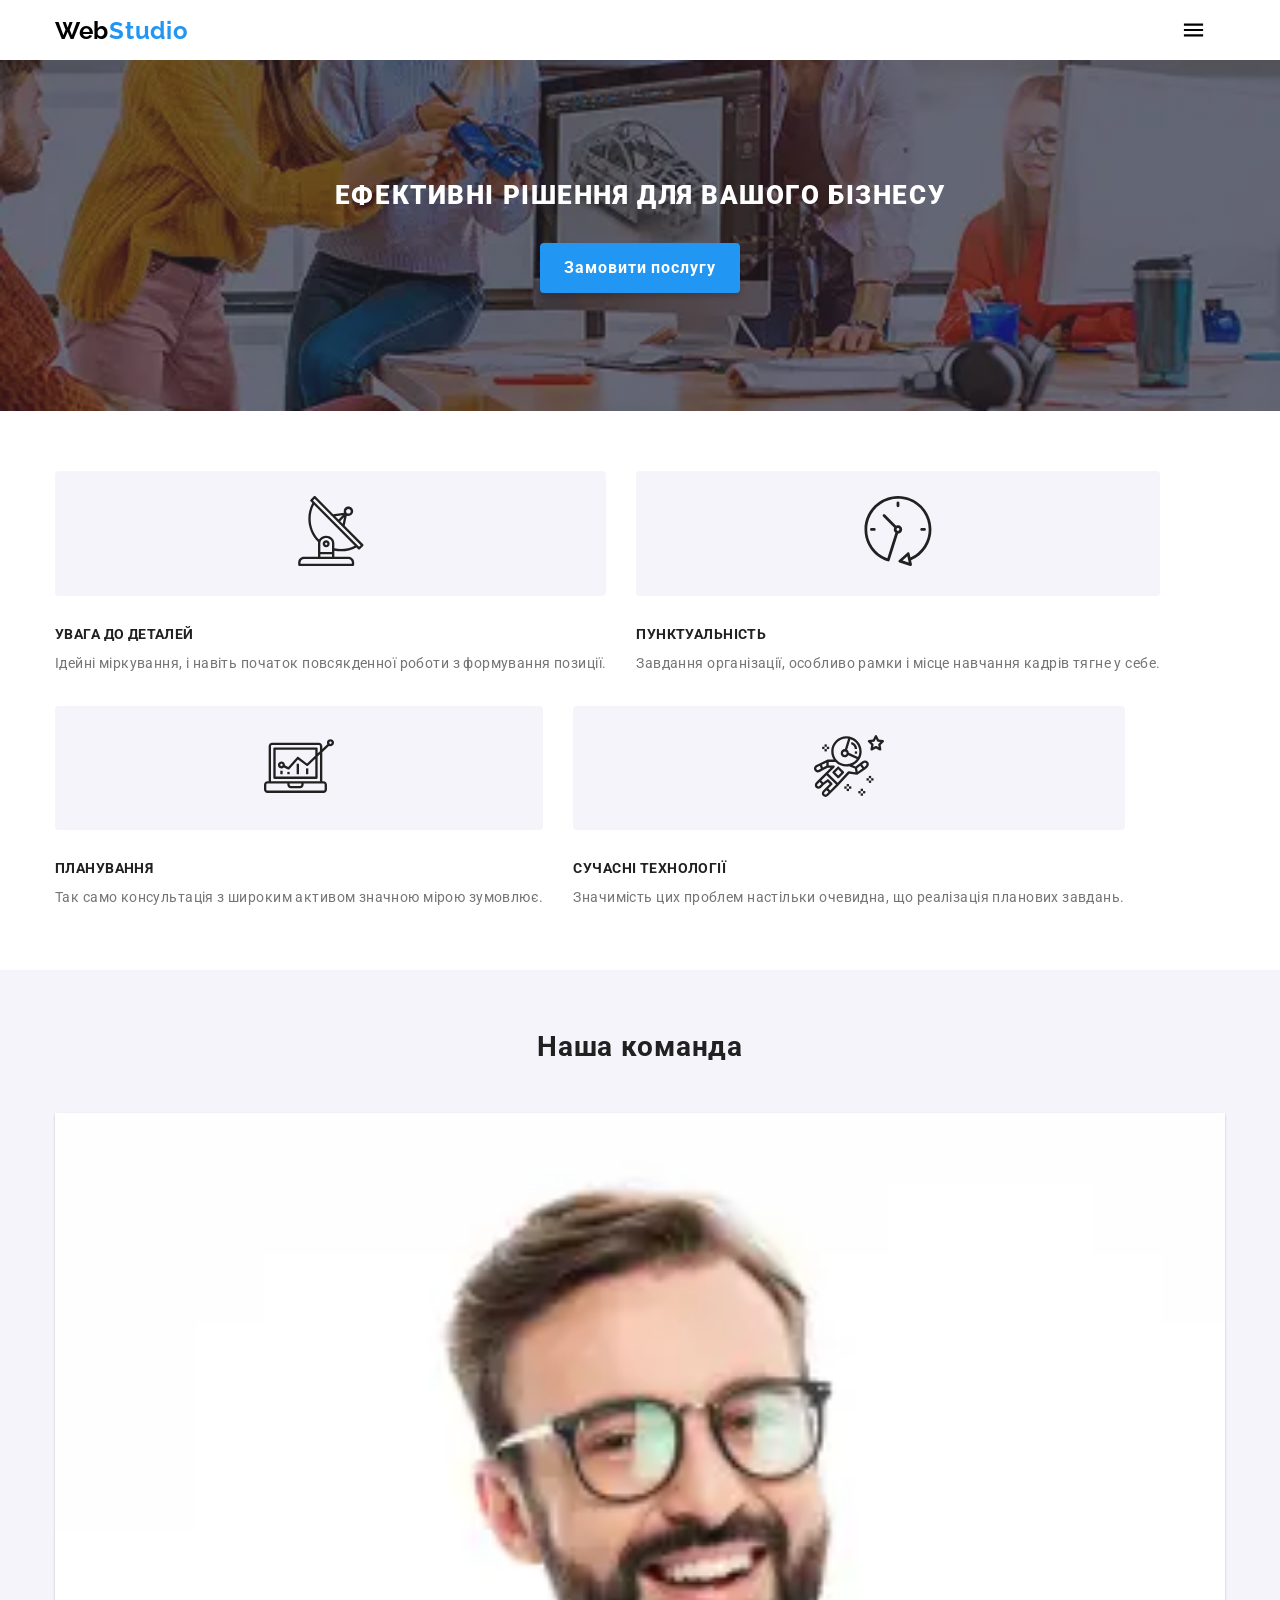
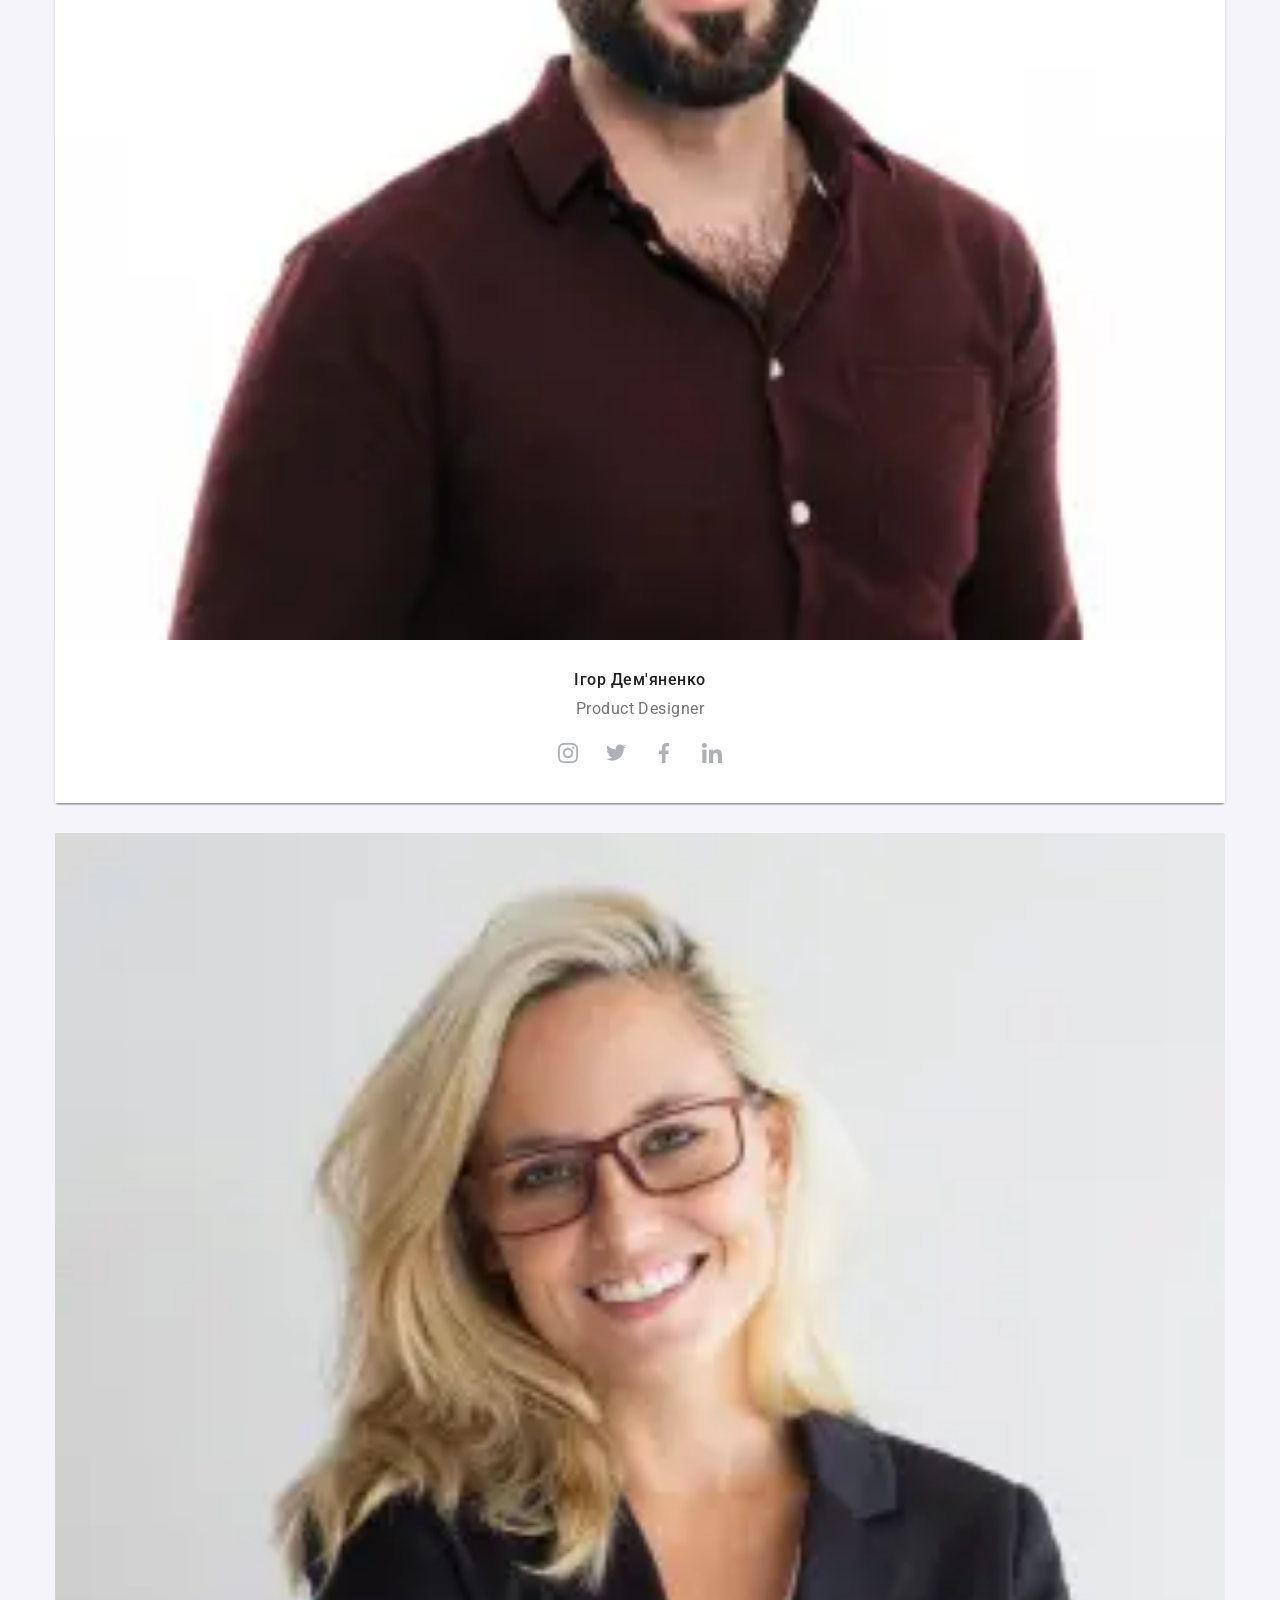
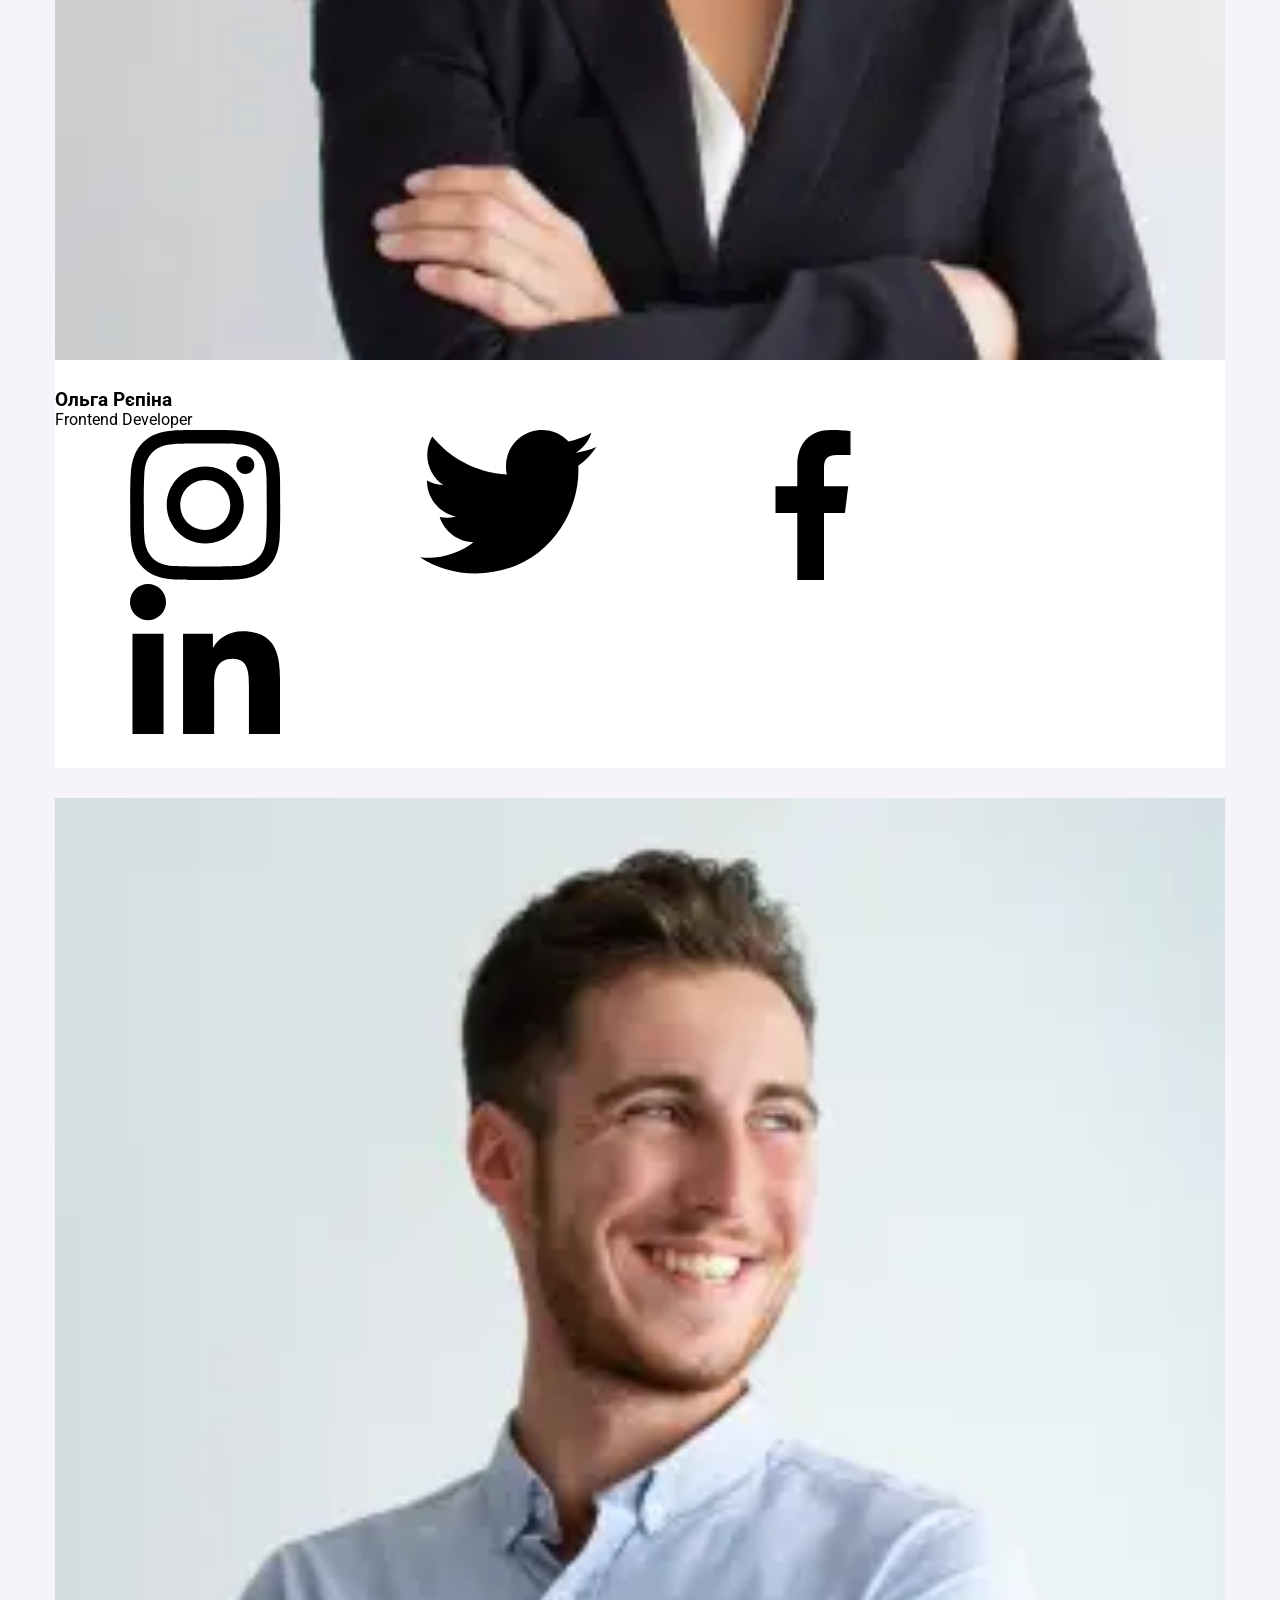
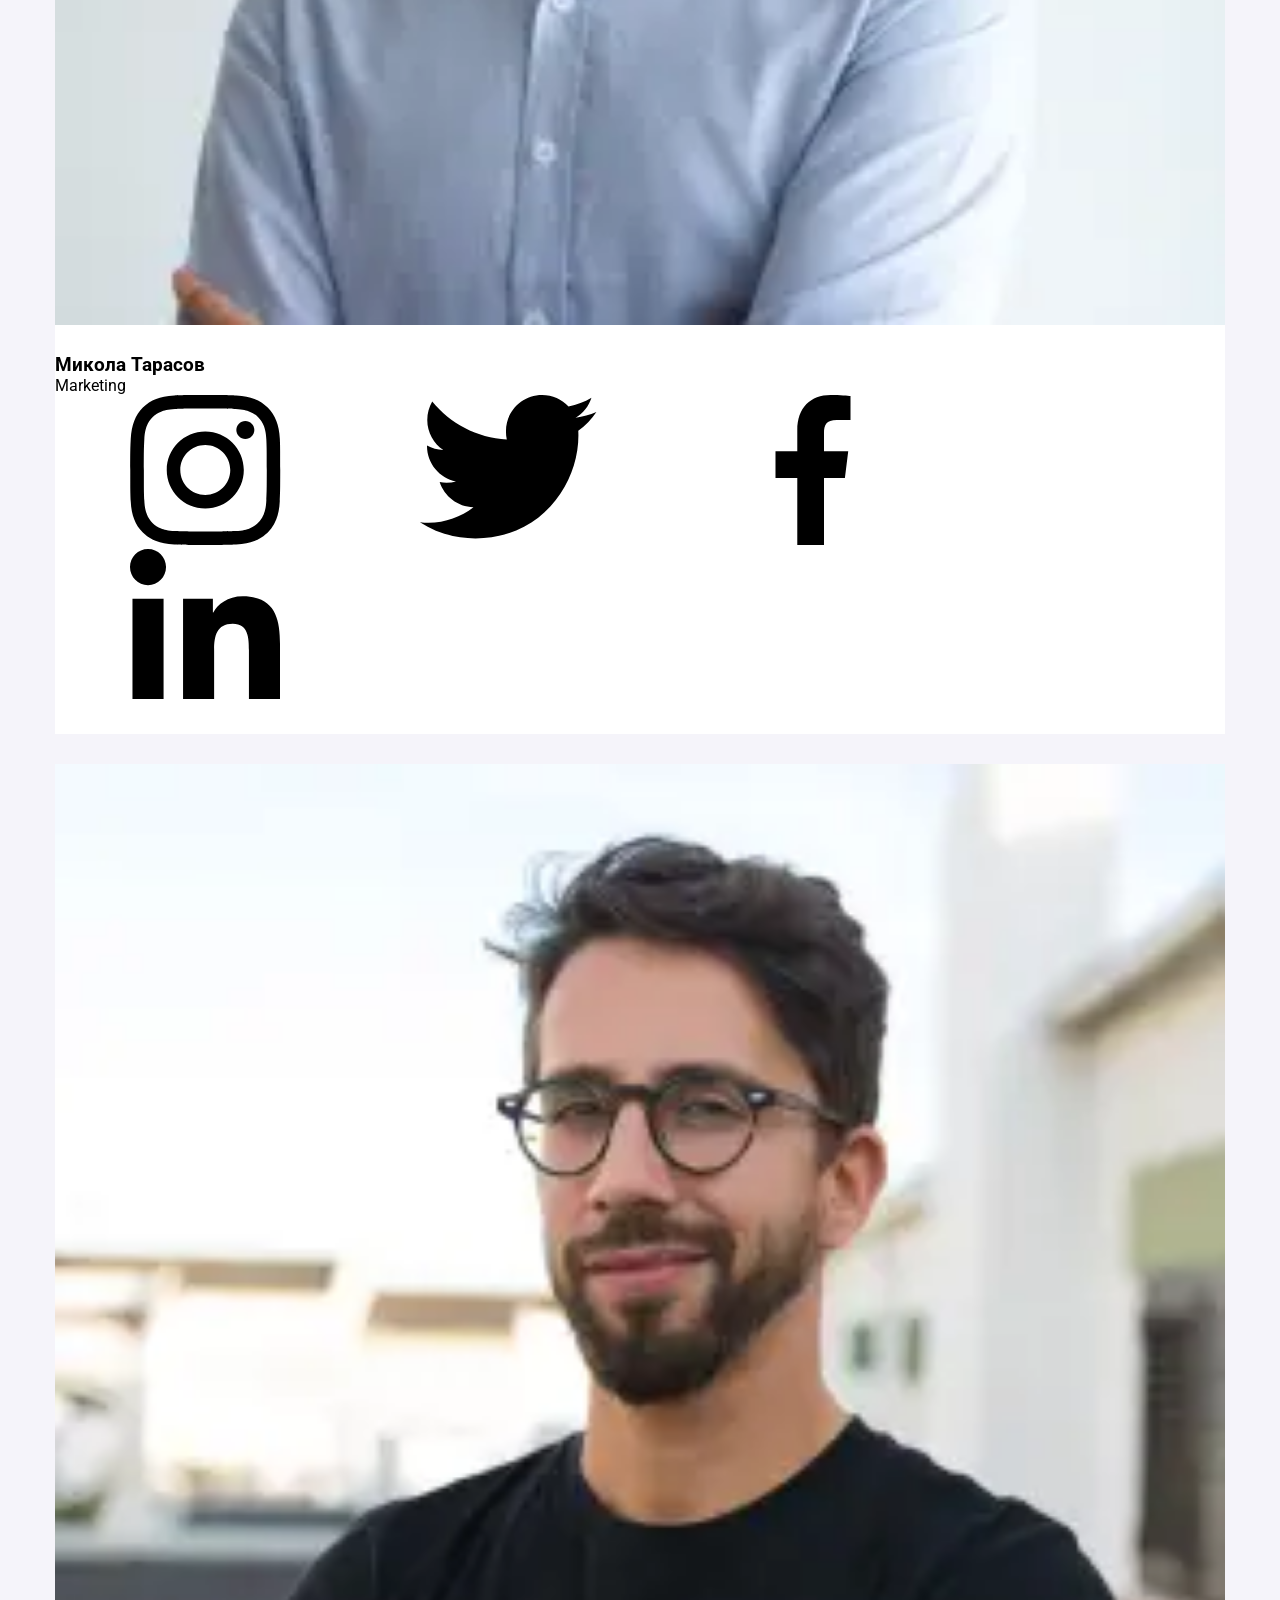
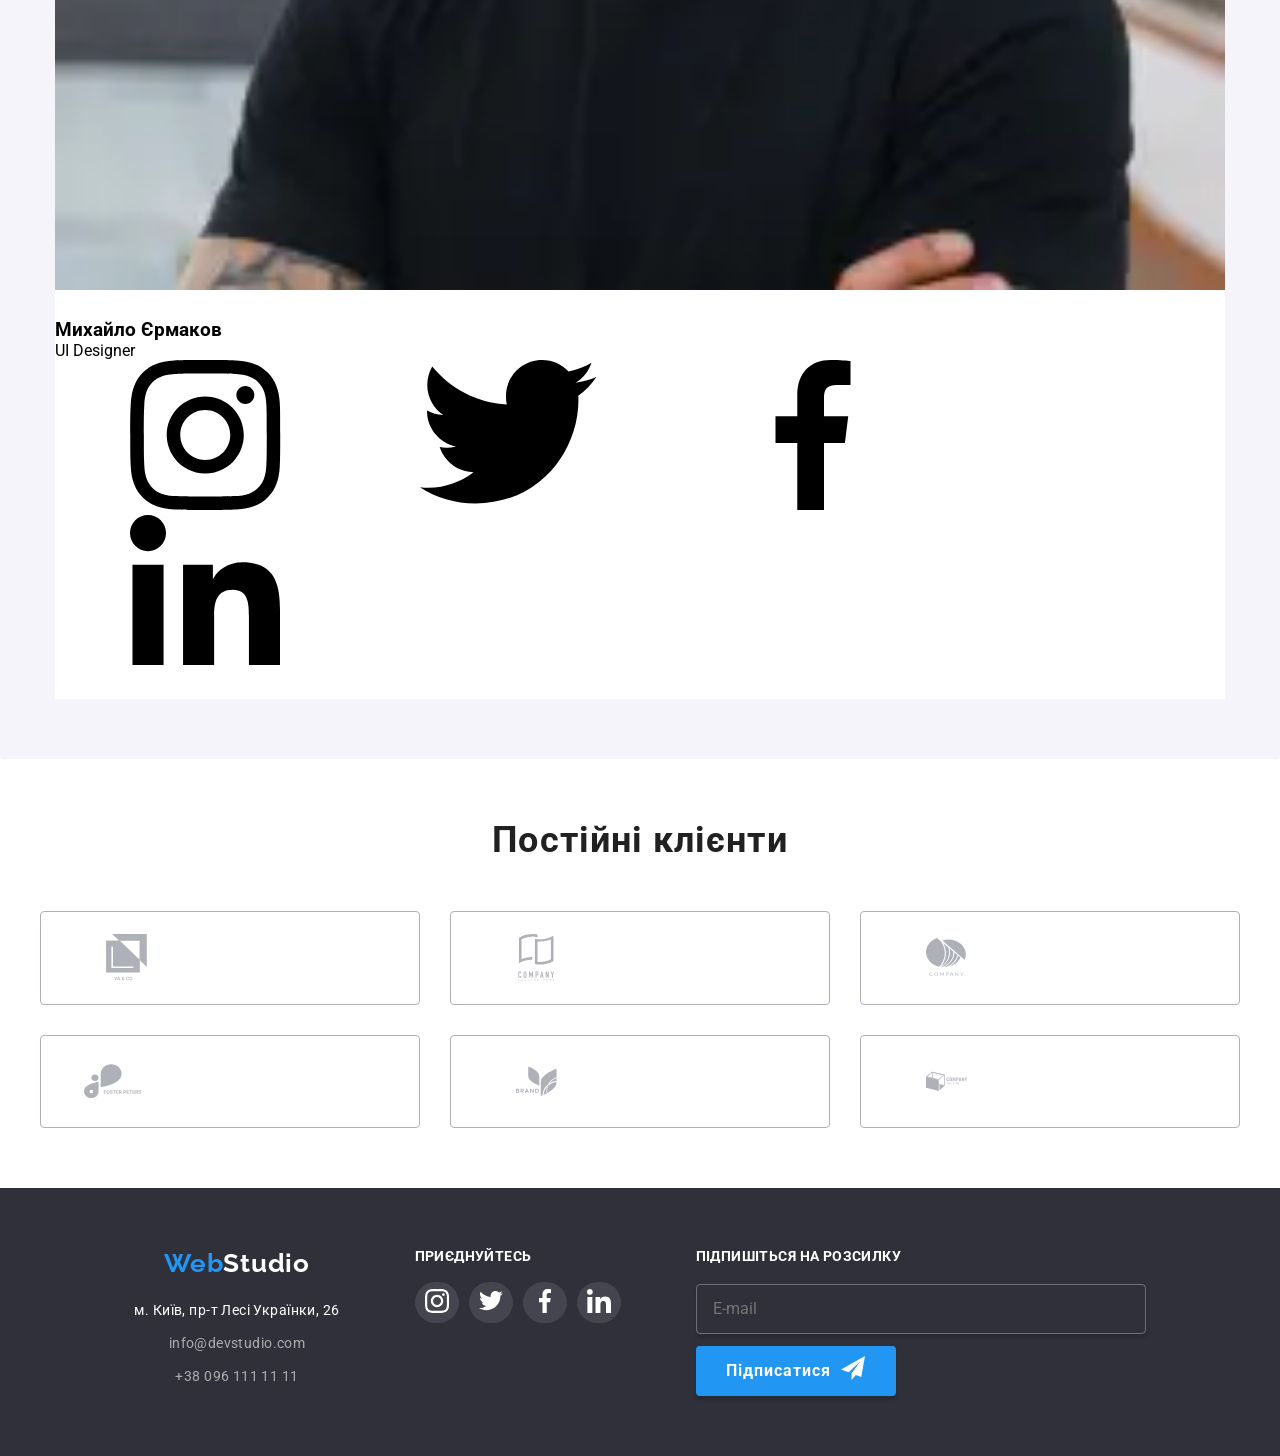
==== commit 05724f3c: "ще7ншв" ====
--- a/index.html
+++ b/index.html
@@ -20,12 +20,13 @@
     <link href="https://unpkg.com/aos@2.3.1/dist/aos.css" rel="stylesheet">
     <!-- <link rel="stylesheet" href="./css/reset.css" />
     <link rel="stylesheet" href="./css/style.css" /> -->
-<link rel="stylesheet" href="./style/main.min.css">
+<!-- <link rel="stylesheet" href="./style/main.min.css"> -->
+ <link rel="stylesheet" href="./style/main.css">
   </head>
   <body class="body">
     <header class="header">
       <div class="container">
-        <a href="./index.html" class="header__logo" data-aos="fade-right">Web<span class="header-span">Studio</span></a>
+        <a href="./index.html" class="header__logo" data-aos="fade-right">Web<span class="header__span">Studio</span></a>
         <nav class="header__nav">
           <ul class="header__list">
             <li class="header__item">
@@ -41,12 +42,12 @@
         </nav>
         <ul class="header__contacts__list">
           <li class="header__contact__item">
-            <a href="#" class="second__contact"
+            <a href="#" class="header__second__contact"
               >info@devstudio.com</a
             >
           </li>
           <li class="header__contact__item">
-            <a href="tel:+380961111111" class="second__contact"
+            <a href="tel:+380961111111" class="header__second__contact"
               >+38 096 111 11 11</a
             >
           </li>
@@ -454,16 +455,6 @@
     <svg class="footer__icon">
     <use href="./icons/symbol-defs.svg#telegram"></use>
   </svg></button>
-</form>
-      </div>
-      </div>
-    </footer>
-
-
-
-
-
-
 
                          <!-- MODALS -->
 
--- a/css/style.css
+++ b/css/style.css
@@ -956,7 +956,8 @@
     padding-bottom: 21px;
   }
   .header__logo {
-    margin-right: 88px;}
+    margin-right: 88px;
+  }
 
   .header__nav {
     display: block;
--- a/style/main.css
+++ b/style/main.css
@@ -0,0 +1,1245 @@
+@charset "UTF-8";
+.body {
+  font-family: "Roboto", sans-serif;
+}
+
+.container {
+  max-width: 1200px;
+  padding-left: 15px;
+  padding-right: 15px;
+  margin: 0 auto;
+  /* outline: 1px solid red; */
+}
+@media (min-width: 480px) {
+  .container {
+    width: 480px;
+  }
+}
+@media (min-width: 768px) {
+  .container {
+    width: 768px;
+  }
+}
+@media (min-width: 1200px) {
+  .container {
+    width: 1200px;
+  }
+}
+
+a {
+  text-decoration: none;
+}
+
+ul {
+  list-style: none;
+  margin: 0;
+  padding: 0;
+}
+
+h1, h2, h3, p {
+  margin: 0;
+}
+
+img {
+  display: block;
+  width: 100%;
+}
+
+address {
+  font-style: normal;
+}
+
+button {
+  cursor: pointer;
+  border: none;
+}
+
+:root {
+  --secondary-color: #2196f3;
+  --base-color: #000000;
+  --logo-color: #fff;
+  --footer-color: #2f303a;
+  --text-color: #212121;
+  --secondary-text-color: #757575;
+  --contacts-color: rgba(255, 255, 255, 0.6);
+  --icon-fill:#AFB1B8;
+  --icon-bg:#F5F4FA;
+}
+
+.advantages {
+  margin: 0 auto;
+  padding-top: 60px;
+  padding-bottom: 60px;
+}
+
+.advantages__list {
+  display: flex;
+  gap: 30px;
+  flex-wrap: wrap;
+}
+
+.advantages__subtitle {
+  margin: 0 auto;
+  color: var(--text-color);
+  font-size: 14px;
+  font-style: normal;
+  font-weight: 700;
+  line-height: normal;
+  letter-spacing: 0.42px;
+  margin-bottom: 10px;
+  text-transform: uppercase;
+}
+
+.advantages__text {
+  line-height: 1.71;
+  color: var(--secondary-text-color);
+  font-style: normal;
+  font-weight: 400;
+  font-size: 14px;
+  letter-spacing: 0.42px;
+}
+
+.adv__icon {
+  width: 70px;
+  height: 70px;
+  fill: var(--text-color);
+}
+
+.adv__box {
+  border-radius: 4px;
+  background: var(--icon-bg);
+  text-align: center;
+  padding: 25px 100px;
+  margin-bottom: 30px;
+}
+@media (min-width: 480px) {
+  .adv__box .advantages__item {
+    width: 450px;
+  }
+}
+@media (min-width: 768px) {
+  .adv__box .advantages__item {
+    width: 354px;
+  }
+  .adv__box .advantages__subtitle {
+    text-align: start;
+  }
+}
+@media (min-width: 1200px) {
+  .adv__box .advantages {
+    padding-top: 94px;
+    padding-bottom: 94px;
+  }
+  .adv__box .advantages__item {
+    width: 270px;
+  }
+}
+
+.burger__btn {
+  display: flex;
+  flex-direction: column;
+  gap: 5px;
+  background: none;
+  border: none;
+  cursor: pointer;
+  padding: 4px;
+}
+
+.burger__line {
+  display: block;
+  width: 24px;
+  height: 2px;
+  background: #333;
+  transition: transform 0.3s ease, opacity 0.3s ease;
+}
+
+/* === КНОПКИ === */
+.btn {
+  display: inline-block;
+  padding: 12px 28px;
+  border-radius: 8px;
+  font-size: 15px;
+  font-weight: 600;
+  cursor: pointer;
+  border: none;
+  transition: opacity 0.2s;
+}
+
+.burger__modal {
+  width: 100%;
+  height: auto;
+  background-color: white;
+  position: fixed;
+  top: 50%;
+  left: 50%;
+  transform: translate(-50%, -50%);
+  transition-property: transform;
+  transition-duration: 600ms;
+  padding: 40px;
+}
+
+.burger__list {
+  display: flex;
+  flex-direction: column;
+  gap: 32px;
+}
+
+.burger__link {
+  color: var(--text-color);
+  text-align: center;
+  font-family: Roboto;
+  font-size: 40px;
+  font-style: normal;
+  font-weight: 500;
+  line-height: normal;
+  letter-spacing: 0.8px;
+}
+
+.burger__list {
+  margin-bottom: 302px;
+}
+
+.bg__contact {
+  display: inline-block;
+  color: var(--secondary-text-color);
+  font-family: Roboto;
+  font-size: 24px;
+  font-style: normal;
+  font-weight: 500;
+  line-height: normal;
+  letter-spacing: 0.48px;
+  transition: transform 170ms ease;
+}
+
+.bg__list {
+  display: flex;
+  flex-direction: column;
+  gap: 32px;
+}
+
+.burger__link:hover {
+  color: var(--secondary-color);
+  transition: color;
+  transition-duration: 170ms;
+  transition-timing-function: ease;
+}
+
+.bg__contact:hover {
+  color: var(--secondary-color);
+  transform: scale(1.1);
+}
+
+.second__backdrop {
+  background-color: rgba(0, 0, 0, 0.5);
+  width: 100%;
+  height: 100%;
+  position: fixed;
+  top: 0;
+  left: 0;
+}
+
+.close {
+  font-size: 10px;
+  position: absolute;
+  right: 10px;
+  top: 15px;
+  background-color: transparent;
+  border: none;
+}
+
+.is__hidden .modal {
+  transform: translate(-50%, -900px) scale(0.3);
+}
+
+.bg__close {
+  border: none;
+  font-weight: 600;
+  background-color: transparent;
+  color: var(--text-color);
+  font-size: 25px;
+  position: absolute;
+  top: 21px;
+  right: 25.33px;
+}
+
+.is__hidden .burger__modal {
+  transform: translate(-50%, -900px) scale(0.3);
+}
+@media (min-width: 480px) {
+  .is__hidden .burger__modal .burger__btn {
+    margin-left: 276px;
+  }
+}
+@media (min-width: 768px) {
+  .is__hidden .burger__modal .burger__btn {
+    margin-left: 0px;
+  }
+  .is__hidden .burger__modal .burger__btn {
+    display: none;
+    visibility: hidden;
+  }
+}
+@media (min-width: 1200px) {
+  .is__hidden .burger__modal .burger__btn {
+    display: none;
+    visibility: hidden;
+  }
+}
+
+.clients .container {
+  padding: 60px 0;
+}
+
+.client__title {
+  color: var(--text-color);
+  text-align: center;
+  font-family: Roboto;
+  font-size: 36px;
+  font-style: normal;
+  font-weight: 700;
+  line-height: normal;
+  letter-spacing: 1.08px;
+  margin-bottom: 50px;
+}
+
+.client__icon {
+  display: block;
+  width: 41px;
+  height: 46.7px;
+  text-align: center;
+  align-items: center;
+  fill: var(--icon-fill);
+}
+
+.client__item:nth-child(4) .client__icon {
+  width: 70.4px;
+  height: 40.6px;
+}
+
+.client__item {
+  padding: 22.4px 65px;
+  border-radius: 4px;
+  border: 1px solid var(--icon-fill);
+}
+
+.client__item:hover {
+  border: 1px solid var(--secondary-color);
+  transition: translate;
+  transition-duration: 400ms;
+  transition-timing-function: ease;
+}
+.client__item:hover .client__icon {
+  fill: var(--secondary-color);
+}
+
+.client__item:nth-child(4) {
+  padding: 25px 43px;
+}
+
+/* .client-list{
+  display: flex;
+  margin: 0 auto;
+ flex-direction: column;
+  flex-wrap: wrap;
+  gap: 30px;
+} */
+.client__list {
+  display: grid;
+  grid-template-columns: repeat(3, 1fr);
+  justify-content: center;
+  gap: 30px;
+}
+@media (min-width: 480px) {
+  .client__list .client__list {
+    flex-direction: column;
+    flex-wrap: wrap;
+  }
+}
+@media (min-width: 1200px) {
+  .client__list .clients .container {
+    padding: 94px 0;
+  }
+  .client__list .client__list {
+    display: grid;
+    grid-template-columns: repeat(6, 1fr);
+  }
+}
+
+.footer__box {
+  text-align: center;
+}
+
+.footer__logo {
+  width: 145px;
+  height: 31px;
+}
+
+.footer__list {
+  margin-top: 20px;
+  display: flex;
+  flex-direction: column;
+  line-height: 1, 7;
+  gap: 9px;
+}
+
+.footer__logo {
+  color: var(--logo-color);
+  font-family: Raleway;
+  font-size: 26px;
+  font-style: normal;
+  font-weight: 700;
+  line-height: normal;
+  letter-spacing: 0.78px;
+}
+
+.footer__span {
+  color: var(--secondary-color);
+}
+
+.footer {
+  background-color: var(--footer-color);
+  padding-bottom: 60px;
+  padding-top: 60px;
+}
+
+.footer__adress {
+  color: var(--logo-color);
+  font-size: 14px;
+  font-style: normal;
+  font-weight: 400;
+  line-height: 24px;
+  letter-spacing: 0.42px;
+}
+
+.footer__contact {
+  color: var(--contacts-color);
+  font-size: 14px;
+  font-style: normal;
+  font-weight: 400;
+  line-height: 24px;
+  letter-spacing: 0.42px;
+}
+
+.footer__icon {
+  width: 20px;
+  height: 20px;
+  fill: white;
+}
+
+.socials {
+  padding: 16px 10px 6px 10px;
+  align-items: center;
+  border-radius: 999px;
+  background-color: rgba(255, 255, 255, 0.1);
+  transition: background-color 250ms ease;
+}
+
+.socials:hover {
+  background-color: var(--secondary-color);
+}
+.socials:hover .footer__icon {
+  fill: white;
+}
+
+.social__title {
+  color: var(--logo-color);
+  font-family: Roboto;
+  font-size: 14px;
+  font-style: normal;
+  font-weight: 700;
+  line-height: normal;
+  letter-spacing: 0.42px;
+  text-transform: uppercase;
+}
+
+.footer__wrap {
+  display: flex;
+  flex-direction: column;
+  gap: 25px;
+}
+
+.footer__socials {
+  display: flex;
+  gap: 10px;
+  align-content: center;
+}
+
+.footer .container {
+  display: flex;
+  flex-wrap: wrap;
+  justify-content: center;
+  gap: 75px;
+}
+
+.footer__form {
+  display: flex;
+  flex-wrap: wrap;
+  flex-direction: column;
+  gap: 12px;
+}
+
+.form__title {
+  color: var(--logo-color);
+  font-family: Roboto;
+  font-size: 14px;
+  font-style: normal;
+  font-weight: 700;
+  line-height: normal;
+  letter-spacing: 0.42px;
+  text-transform: uppercase;
+  margin-bottom: 20px;
+}
+
+.footer__input {
+  background-color: transparent;
+  border-radius: 4px;
+  border: 1px solid rgba(255, 255, 255, 0.3);
+  background: rgba(33, 150, 243, 0);
+  box-shadow: 0 4px 4px 0 rgba(0, 0, 0, 0.15);
+  padding-top: 15px;
+  padding-bottom: 15px;
+  padding-left: 16px;
+  width: 450px;
+}
+
+.footer__btn {
+  color: var(--logo-color);
+  text-align: center;
+  font-family: Roboto;
+  font-size: 16px;
+  align-content: center;
+  font-style: normal;
+  font-weight: 700;
+  height: 50px;
+  width: 200px;
+  display: flex;
+  justify-content: center;
+  gap: 10px;
+  line-height: 30px;
+  letter-spacing: 0.96px;
+  padding: 10px 10px;
+  border-radius: 4px;
+  background: var(--secondary-color);
+  box-shadow: 0 4px 4px 0 rgba(0, 0, 0, 0.15);
+}
+
+.footer__icon {
+  fill: var(--logo-color);
+  width: 24px;
+  height: 24px;
+  text-align: center;
+}
+@media (min-width: 1200px) {
+  .footer__icon .footer__box {
+    text-align: start;
+  }
+  .footer__icon .footer__form {
+    flex-direction: row;
+  }
+  .footer__icon .footer__input {
+    width: 342px;
+  }
+}
+
+.header .container {
+  display: flex;
+  align-items: center;
+}
+
+.header {
+  display: flex;
+  padding-top: 10px;
+  padding-bottom: 10px;
+}
+
+.header__list {
+  display: flex;
+  gap: 50px;
+}
+
+.header__link:after {
+  content: "";
+  display: block;
+  height: 4px;
+  width: 100%;
+  background-color: var(--secondary-color);
+  position: absolute;
+  bottom: -20px;
+  opacity: 0;
+  transition-property: opacity;
+  transition-duration: 350ms;
+  transition-timing-function: cubic-bezier(0.165, 0.84, 0.44, 1);
+}
+
+.header__link:hover {
+  color: var(--secondary-color);
+}
+
+.header__link:hover::after {
+  opacity: 1;
+}
+
+.header__item {
+  display: flex;
+  gap: 50px;
+  position: relative;
+}
+
+.header__contacts__list {
+  display: none;
+  margin-left: auto;
+}
+
+.header__logo {
+  color: var(--base-color);
+  margin-right: auto;
+  font-family: Raleway;
+  font-size: 24px;
+  font-style: normal;
+  font-weight: 700;
+  line-height: normal;
+  letter-spacing: 0.72px;
+  text-decoration: none;
+}
+
+.header__span {
+  color: var(--secondary-color);
+}
+
+.header__nav {
+  text-decoration: none;
+  display: none;
+}
+
+.header__link:hover {
+  color: var(--secondary-color);
+}
+
+.header__link {
+  color: var(--text-color);
+  font-size: 14px;
+  font-style: normal;
+  font-weight: 500;
+  line-height: normal;
+  letter-spacing: 0.28px;
+}
+
+.header__contact {
+  color: var(--text-color);
+  font-size: 14px;
+  font-style: normal;
+  font-weight: 500;
+  line-height: normal;
+  letter-spacing: 0.28px;
+}
+
+.second__contact {
+  color: var(--secondary-text-color);
+  font-size: 14px;
+  font-style: normal;
+  font-weight: 500;
+  line-height: normal;
+  letter-spacing: 0.28px;
+}
+
+.menu {
+  width: 55px;
+  height: 32px;
+}
+@media (min-width: 768px) {
+  .menu .header {
+    display: flex;
+    padding-top: 21px;
+    padding-bottom: 21px;
+  }
+  .menu .header__logo {
+    margin-right: 88px;
+  }
+  .menu .header__nav {
+    display: block;
+  }
+  .menu .header__contacts__list {
+    display: flex;
+    flex-direction: column;
+    gap: 10px;
+  }
+}
+@media (min-width: 1200px) {
+  .menu .header {
+    display: flex;
+    padding-top: 24px;
+    padding-bottom: 25px;
+  }
+  .menu .header__logo {
+    font-size: 26px;
+    letter-spacing: 0.78px;
+    margin-right: 93px;
+  }
+  .menu .header__contacts__list {
+    flex-direction: row;
+    gap: 30px;
+  }
+}
+
+.hero {
+  display: flex;
+  background-color: var(--footer-color);
+  background: linear-gradient(rgba(47, 48, 58, 0.4), rgba(47, 48, 58, 0.4)), url(../images/mobile/hero-mobile@1x.webp);
+  background-position: center;
+  background-size: cover;
+  background-repeat: no-repeat;
+  padding-top: 118px;
+  padding-bottom: 118px;
+}
+
+.hero__section {
+  min-height: 60vh;
+  background: linear-gradient(rgba(47, 48, 58, 0.4), rgba(47, 48, 58, 0.4)), url(../images/mobile/hero-mobile@2x.webp);
+  background-size: cover;
+  background-position: center;
+}
+
+@media (min-device-pixel-ratio: 2), (min-resolution: 192dpi), (min-resolution: 2dppx) {
+  .hero {
+    background-image: url(../images/mobile/hero-mobile@2x.webp);
+  }
+}
+.hero__title {
+  width: 100%;
+  margin: 0 auto;
+  margin-bottom: 30px;
+  font-size: 26px;
+  line-height: 1.36;
+  flex-shrink: 0;
+  color: var(--logo-color);
+  text-align: center;
+  font-style: normal;
+  font-weight: 900;
+  letter-spacing: 1.56px;
+  text-transform: uppercase;
+  animation-name: ScaleTitle;
+  animation-duration: 1000ms;
+  animation-timing-function: cubic-bezier(0.25, 0.46, 0.45, 0.94);
+}
+
+@keyframes ScaleTitle {
+  0% {
+    transform: scale(1);
+  }
+  25% {
+    transform: scale(1.2);
+  }
+  25% {
+    transform: scale(1.3);
+  }
+  100% {
+    transform: scale(1);
+  }
+}
+.hero__button {
+  display: block;
+  margin: 0 auto;
+  width: 200px;
+  height: 50px;
+  line-height: 1.8;
+  background-color: var(--secondary-color);
+  color: var(--logo-color);
+  font-style: normal;
+  font-weight: 700;
+  font-size: 16px;
+  letter-spacing: 0.96px;
+  border-radius: 4px;
+  box-shadow: 0 4px 4px 0 rgba(0, 0, 0, 0.15);
+  animation-name: BigButton;
+  animation-timing-function: cubic-bezier(0.075, 0.82, 0.165, 1);
+  animation-duration: 1300ms;
+  box-shadow: 0 4px 4px 0 rgba(0, 0, 0, 0.15);
+}
+@media (min-width: 480px) {
+  .hero__button .hero__title {
+    width: 360px;
+  }
+}
+@media (min-width: 1200px) {
+  .hero__button .hero {
+    padding-top: 200px;
+    padding-bottom: 200px;
+    background: linear-gradient(rgba(47, 48, 58, 0.4), rgba(47, 48, 58, 0.4)), url(../images/destop/hero-destop@1x.webp);
+  }
+  .hero__button .hero__title {
+    width: 696px;
+    font-size: 44px;
+    line-height: 1.36;
+    letter-spacing: 2.64px;
+  }
+  .hero__button .hero__button {
+    width: 216px;
+  }
+}
+
+@keyframes BigButton {
+  0% {
+    background-color: var(--secondary-color);
+  }
+  25% {
+    background-color: #a2d5ff;
+  }
+  50% {
+    background-color: #ffffff;
+    transform: scale(1.4);
+  }
+  75% {
+    background-color: #3aa5fd;
+    transform: scale(1.3);
+  }
+  100% {
+    transform: scale(1);
+  }
+}
+.backdrop {
+  background-color: rgba(0, 0, 0, 0.5);
+  width: 100%;
+  height: 100%;
+  position: fixed;
+  top: 0;
+  left: 0;
+}
+
+.modal {
+  width: 100%;
+  height: auto;
+  background-color: #fff;
+  position: absolute;
+  top: 50%;
+  left: 50%;
+  transform: translate(-50%, -50%);
+  transition-property: transform;
+  transition-duration: 600ms;
+  padding: 40px;
+  box-shadow: 0 1px 3px 0 rgba(0, 0, 0, 0.12), 0 1px 1px 0 rgba(0, 0, 0, 0.14), 0 2px 1px 0 rgba(0, 0, 0, 0.2);
+}
+
+.is__hidden {
+  opacity: 0;
+  pointer-events: none;
+}
+
+.close {
+  font-size: 10px;
+  position: absolute;
+  right: 10px;
+  top: 15px;
+  background-color: transparent;
+  border: none;
+}
+
+.is__hidden .modal {
+  transform: translate(-50%, -900px) scale(0.3);
+}
+
+.modal__title {
+  color: var(--text-color);
+  text-align: center;
+  font-size: 20px;
+  font-weight: 700;
+  line-height: 30px;
+  letter-spacing: 0.6px;
+  width: 370px;
+}
+
+.modal__form {
+  display: flex;
+  flex-direction: column;
+}
+
+.modal__label {
+  display: flex;
+  flex-direction: column;
+  font-size: 12px;
+  font-style: normal;
+  font-weight: 500;
+  line-height: normal;
+  letter-spacing: 0.4px;
+  color: var(--secondary-text-color);
+  margin-top: 12px;
+}
+
+.modal__input {
+  padding-top: 15px;
+  outline: 1px --secondary-text-color;
+}
+
+textarea {
+  padding-bottom: 80px;
+  resize: none;
+}
+
+.modal__button {
+  color: var(--logo-color);
+  text-align: center;
+  font-family: Roboto;
+  font-size: 16px;
+  font-style: normal;
+  font-weight: 700;
+  line-height: 30px;
+  letter-spacing: 0.96px;
+  padding: 10px 52px;
+  background-color: var(--secondary-color);
+  color: var(--logo-color);
+  border-radius: 4px;
+  box-shadow: 0 4px 4px 0 rgba(0, 0, 0, 0.15);
+  margin: auto;
+  display: block;
+}
+
+.modal__link {
+  padding-bottom: 30px;
+}
+
+.checkbox__inp {
+  font-family: Roboto;
+  font-size: 12px;
+  font-style: normal;
+  font-weight: 500;
+  line-height: normal;
+  letter-spacing: 0.4px;
+  color: var(--secondary-text-color);
+  margin-top: 12px;
+  margin-bottom: 12px;
+}
+
+.close {
+  font-size: 25px;
+  font-weight: 600;
+}
+@media (min-width: 480px) {
+  .close .modal {
+    width: 450px;
+    height: 609px;
+  }
+}
+@media (min-width: 768px) {
+  .close .modal {
+    width: 528px;
+    height: 581px;
+  }
+}
+@media (min-width: 1200px) {
+  .close .modal {
+    width: 528px;
+    height: 581px;
+  }
+}
+
+.team {
+  padding-top: 60px;
+  padding-bottom: 60px;
+  background-color: #f5f4fa;
+  border-radius: 0 0 4px 4px;
+}
+
+.team__title {
+  margin-bottom: 50px;
+  display: flex;
+  justify-content: center;
+  color: var(--text-color);
+  display: flex;
+  text-align: center;
+  font-size: 28px;
+  font-style: normal;
+  font-weight: 700;
+  line-height: normal;
+  letter-spacing: 0.84px;
+}
+
+.team__list {
+  display: grid;
+  grid-template-columns: 100%;
+  gap: 30px;
+}
+
+.team__item {
+  border-radius: 0 0 4px 4px;
+  box-shadow: 0 1px 3px 0 rgba(0, 0, 0, 0.12), 0 1px 1px 0 rgba(0, 0, 0, 0.14), 0 2px 1px 0 rgba(0, 0, 0, 0.2);
+}
+
+.team__subtitle {
+  color: var(--text-color);
+  text-align: center;
+  font-size: 16px;
+  font-style: normal;
+  font-weight: 500;
+  line-height: normal;
+  letter-spacing: 0.48px;
+  margin-bottom: 10px;
+}
+
+.team__text {
+  color: var(--secondary-text-color);
+  text-align: center;
+  font-size: 16px;
+  font-style: normal;
+  font-weight: 400;
+  line-height: normal;
+  letter-spacing: 0.48px;
+}
+
+.wrap {
+  padding-top: 30px;
+  padding-bottom: 30px;
+  background-color: var(--logo-color);
+}
+
+.team__icon {
+  width: 20px;
+  height: 20px;
+  fill: var(--icon-fill);
+}
+
+.team__social {
+  padding: 9px 9px 6px 9px;
+  align-items: center;
+  border-radius: 999px;
+  background-color: transparent;
+  transition: background-color 250ms ease;
+}
+
+.team__social:hover {
+  background-color: var(--secondary-color);
+}
+.team__social:hover .team__icon {
+  fill: white;
+}
+
+.team__box {
+  display: flex;
+  gap: 10px;
+  justify-content: center;
+  margin-top: 16px;
+}
+@media (min-width: 768px) {
+  .team__box .team__list {
+    grid-template-columns: repeat(2, 1fr);
+  }
+}
+@media (min-width: 1200px) {
+  .team__box .team {
+    padding-top: 94px;
+    padding-bottom: 94px;
+  }
+  .team__box .team__title {
+    margin-bottom: 30px;
+    font-size: 36px;
+    letter-spacing: 1.08px;
+  }
+  .team__box .team__list {
+    grid-template-columns: repeat(4, 1fr);
+  }
+}
+
+.work {
+  padding-bottom: 93px;
+  display: none;
+}
+
+.work__title {
+  color: var(--text-color);
+  text-align: center;
+  font-size: 36px;
+  font-style: normal;
+  font-weight: 700;
+  line-height: normal;
+  letter-spacing: 1.08px;
+  margin-bottom: 50px;
+}
+
+.work__list {
+  display: flex;
+  width: 1170px;
+  margin: 0 auto;
+  gap: 30px;
+}
+
+.work__image {
+  width: 370px;
+  height: 294px;
+}
+@media (min-width: 1200px) {
+  .work__image .work {
+    display: block;
+  }
+}
+
+.cards {
+  padding-bottom: 60px;
+  padding-top: 60px;
+}
+
+.box {
+  align-items: start;
+  flex-wrap: wrap;
+  gap: 8px;
+  margin-bottom: 15px;
+}
+
+.main__button {
+  padding-bottom: 6px;
+  padding-top: 6px;
+  padding-left: 22px;
+  padding-right: 22px;
+  line-height: 1.6;
+  border-radius: 4px;
+  background: #f5f4fa;
+  color: #212121;
+  text-align: center;
+  font-family: Roboto;
+  font-style: normal;
+  font-weight: 500;
+  letter-spacing: 0.48px;
+  animation-name: CrazyButtons;
+  animation-duration: 1200ms;
+  animation-timing-function: cubic-bezier(0.6, 0.04, 0.98, 0.335);
+}
+
+@keyframes CrazyButtons {
+  0% {
+    opacity: 0;
+  }
+  25% {
+    opacity: 0;
+  }
+  50% {
+    transform: scale(1.2);
+    opacity: 1;
+  }
+  75% {
+    transform: scale(1.3);
+  }
+  100% {
+    transform: translate(0);
+    opacity: 1;
+  }
+}
+.main__button:hover {
+  transition: transform, box-shadow;
+  transition-duration: 250ms;
+  transform: scale(1.05);
+  transition-timing-function: ease;
+  background-color: var(--secondary-color);
+  color: var(--logo-color);
+  border-radius: 4px;
+  box-shadow: 0 3px 1px 0 rgba(0, 0, 0, 0.1), 0 1px 2px 0 rgba(0, 0, 0, 0.08), 0 2px 2px 0 rgba(0, 0, 0, 0.12);
+}
+
+.main__subtitle {
+  line-height: 2;
+  color: var(--text-color);
+  font-size: 18px;
+  font-style: normal;
+  font-weight: 700;
+  line-height: 36px;
+  letter-spacing: 1.08px;
+  margin-bottom: 4px;
+}
+
+.wrapper {
+  padding-top: 20px;
+  padding-bottom: 19px;
+  padding-left: 23px;
+  padding-right: 23px;
+}
+
+.content__wrapper {
+  overflow: hidden;
+}
+
+.main__list {
+  display: grid;
+  grid-template-columns: 100%;
+  gap: 30px;
+}
+
+.main__item {
+  outline: 1px solid #eee;
+}
+
+.main__item:hover {
+  box-shadow: 0 1px 1px 0 rgba(0, 0, 0, 0.12), 0 4px 4px 0 rgba(0, 0, 0, 0.06), 1px 4px 6px 0 rgba(0, 0, 0, 0.16);
+  transition: box-shadow, transform;
+  transform: scale(1.2);
+  transition-duration: 300ms;
+  transition-timing-function: ease;
+}
+
+.text {
+  position: absolute;
+  top: 0;
+  left: 0;
+  background-color: rgba(33, 150, 243, 0.9);
+  width: 100%;
+  height: auto;
+  padding-bottom: 63px;
+  padding-top: 63px;
+  padding-left: 33px;
+  padding-right: 33px;
+  color: var(--logo-color);
+  font-family: Roboto;
+  font-size: 18px;
+  font-style: normal;
+  font-weight: 400;
+  line-height: 28px;
+  letter-spacing: 0.54px;
+  transform: translateY(600px);
+  transition: transform 0.6s ease;
+}
+
+.main__item:hover .text {
+  transform: translateY(0);
+}
+
+.content__wrapper {
+  position: relative;
+}
+
+.main__image {
+  width: 100%;
+  height: auto;
+}
+
+.main__text {
+  line-height: 1, 8;
+  color: var(--secondary-text-color);
+  font-size: 16px;
+  font-style: normal;
+  font-weight: 400;
+  line-height: 30px;
+  letter-spacing: 0.48px;
+}
+@media (min-width: 480px) {
+  .main__text .main-list {
+    grid-template-columns: repeat(1, 1fr);
+  }
+}
+@media (min-width: 768px) {
+  .main__text .box {
+    flex-wrap: nowrap;
+    display: flex;
+    margin-bottom: 50px;
+    justify-content: center;
+  }
+  .main__text .main__list {
+    display: grid;
+    grid-template-columns: repeat(2, 1fr);
+  }
+}
+@media (min-width: 1200px) {
+  .main__text .cards {
+    padding-bottom: 94px;
+    padding-top: 94px;
+  }
+  .main__text .main__list {
+    display: grid;
+    grid-template-columns: repeat(3, 1fr);
+    justify-content: center;
+  }
+}/*# sourceMappingURL=main.css.map */
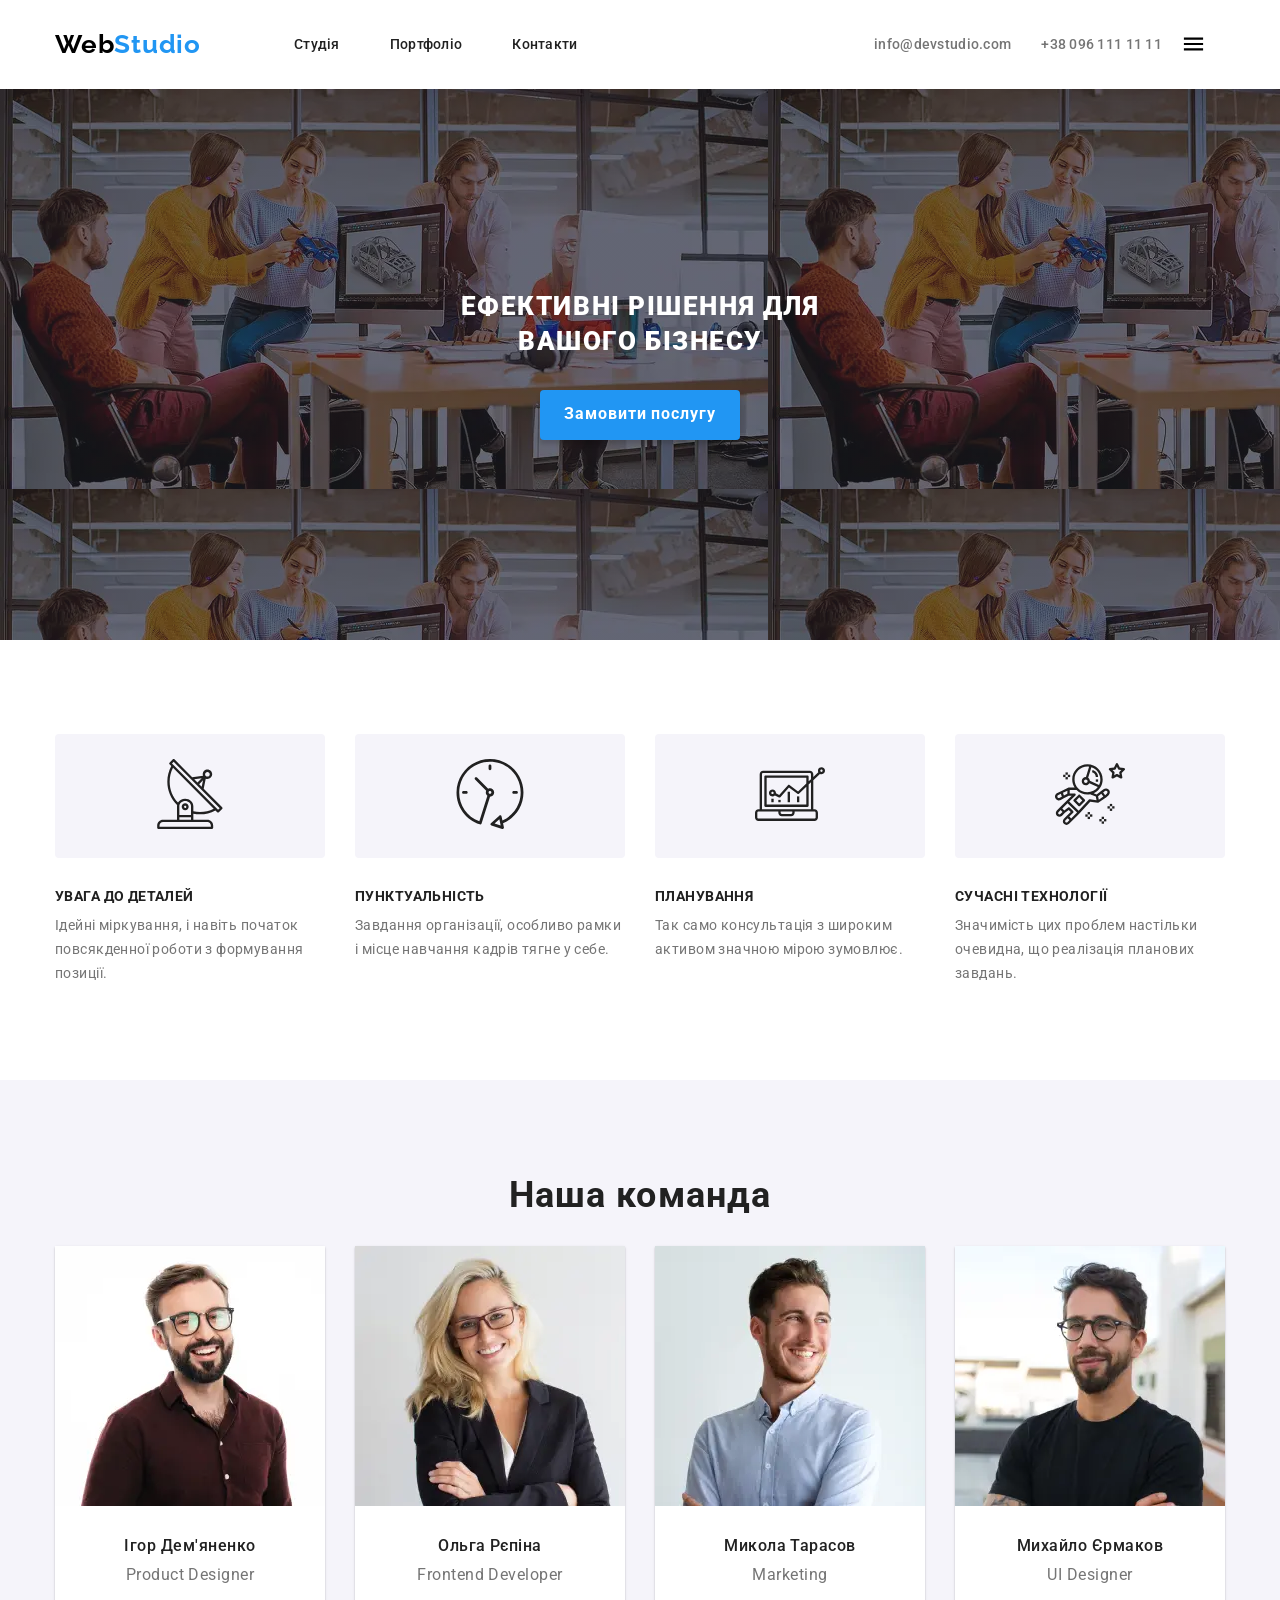
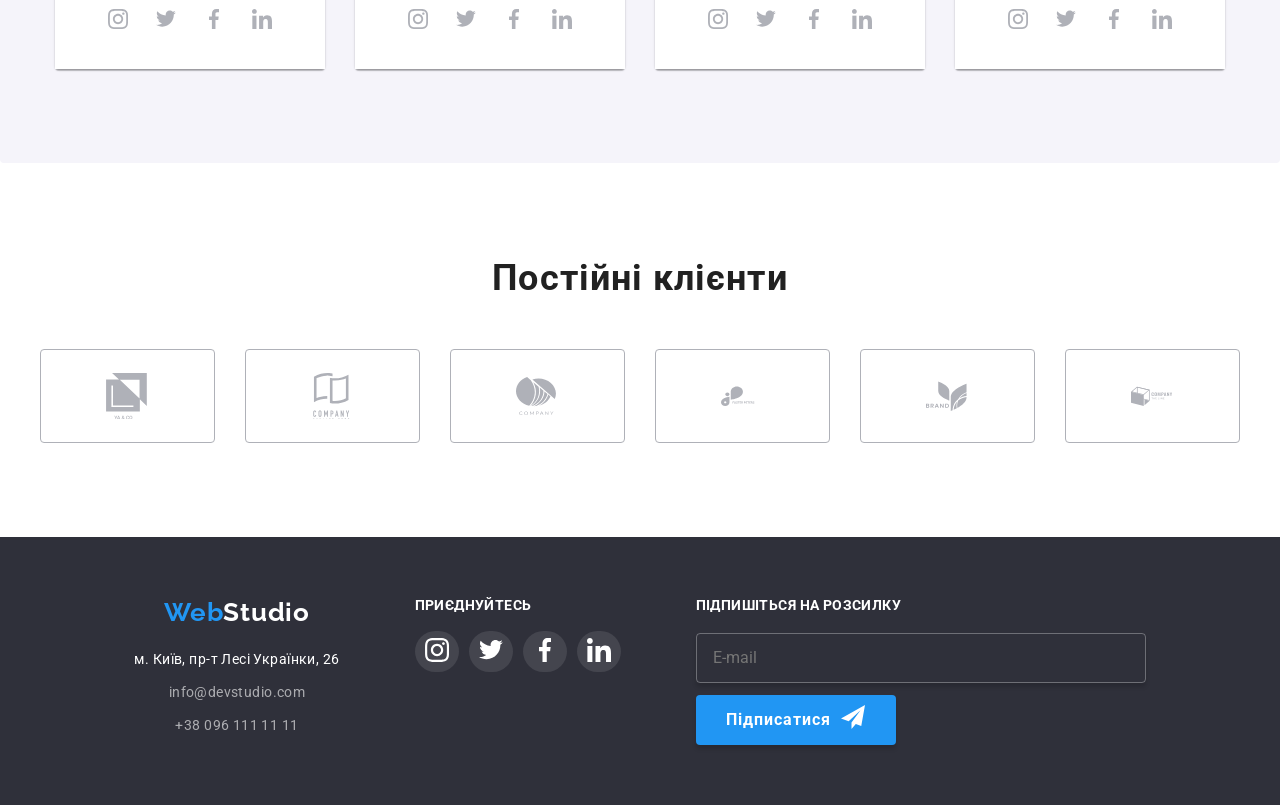
==== commit ef546072: "робота з препроцесором" ====
--- a/index.html
+++ b/index.html
@@ -80,8 +80,8 @@
         <div class="container">
           <ul class="advantages__list">
             <li class="advantages__item">
-              <div class="adv__box">
-              <svg class="adv__icon">
+              <div class="advantages__box">
+              <svg class="advantages__icon">
                 <use href="./icons/symbol-defs.svg#moon" ></use>
               </svg>
               </div>
@@ -92,8 +92,8 @@
               </p>
             </li>
             <li class="advantages__item">
-              <div class="adv__box">
-              <svg class="adv__icon">
+              <div class="advantages__box">
+              <svg class="advantages__icon">
                 <use href="./icons/symbol-defs.svg#clock"></use>
               </svg>
               </div>
@@ -104,8 +104,8 @@
               </p>
             </li>
             <li class="advantages__item">
-              <div class="adv__box">
-              <svg class="adv__icon">
+              <div class="advantages__box">
+              <svg class="advantages__icon">
                 <use href="./icons/symbol-defs.svg#diagram" ></use>
               </svg>
               </div>
@@ -115,8 +115,8 @@
               </p>
             </li>
             <li class="advantages__item">
-              <div class="adv__box">
-              <svg class="adv__icon">
+              <div class="advantages__box">
+              <svg class="advantages__icon">
                 <use href="./icons/symbol-defs.svg#astronaut"></use>
               </svg>
               </div>
@@ -209,7 +209,7 @@
 
               </div>
             </li>
-            <li class="team-item">
+            <li class="team__item">
               <picture>
                 <source srcset="./images/destop/olga-destop@1x.webp 1x, ./images/destop/olga-destop@2x.webp 2x" media="(min-width:1200px)">
                 <source srcset="./images/tablet/olga-tablet@1x.webp 1x, ./images/tablet/olga-tablet@2x.webp 2x" media="(min-width:768px)">
@@ -217,32 +217,32 @@
               <img
                 src="./images/olga.jpg"
                 alt="Frontend Developer"
-                class="team-image"
+                class="team__image"
               />
               </picture>
               <div class="wrap">
-              <h3 class="team-subtitle">Ольга Рєпіна</h3>
-              <p class="team-text">Frontend Developer</p>
-
-
- <div class="team-box">
-              <a class="team-social" href="#">
-                <svg class="team-icon">
+              <h3 class="team__subtitle">Ольга Рєпіна</h3>
+              <p class="team__text">Frontend Developer</p>
+
+
+ <div class="team__box">
+              <a class="team__social" href="#">
+                <svg class="team__icon">
                   <use href="./icons/symbol-defs.svg#instagram"></use>
                 </svg>
                 </a>
-                <a class="team-social" href="#">
-                <svg class="team-icon">
+                <a class="team__social" href="#">
+                <svg class="team__icon">
                   <use href="./icons/symbol-defs.svg#twitter"></use>
                 </svg>
                 </a>
-                <a class="team-social" href="#">
-                <svg class="team-icon">
+                <a class="team__social" href="#">
+                <svg class="team__icon">
                   <use href="./icons/symbol-defs.svg#facebook"></use>
                 </svg>
                 </a>
-                <a class="team-social" href="#">
-                <svg class="team-icon">
+                <a class="team__social" href="#">
+                <svg class="team__icon">
                   <use href="./icons/symbol-defs.svg#insta"></use>
                 </svg>
                 </a>
@@ -251,7 +251,7 @@
 
               </div>
             </li>
-            <li class="team-item">
+            <li class="team__item">
               <picture>
                 <source srcset="./images/destop/mykola-destop@1x.webp 1x, ./images/destop/mykola-destop@2x.webp 2x" media="(min-width:1200px)">
                 <source srcset="./images/tablet/mykova-tablet@1x.webp 1x, ./images/tablet/mykova-tablet@2x.webp 2x" media="(min-width:768px)">
@@ -259,32 +259,32 @@
               <img
                 src="./images/mykola.jpg"
                 alt="Marketing"
-                class="team-image"
+                class="team__image"
               />
               </picture>
               <div class="wrap">
-              <h3 class="team-subtitle">Микола Тарасов</h3>
-              <p class="team-text">Marketing</p>
-
-
- <div class="team-box">
-              <a class="team-social" href="#">
-                <svg class="team-icon">
+              <h3 class="team__subtitle">Микола Тарасов</h3>
+              <p class="team__text">Marketing</p>
+
+
+ <div class="team__box">
+              <a class="team__social" href="#">
+                <svg class="team__icon">
                   <use href="./icons/symbol-defs.svg#instagram"></use>
                 </svg>
                 </a>
-                <a class="team-social" href="#">
-                <svg class="team-icon">
+                <a class="team__social" href="#">
+                <svg class="team__icon">
                   <use href="./icons/symbol-defs.svg#twitter"></use>
                 </svg>
                 </a>
-                <a class="team-social" href="#">
-                <svg class="team-icon">
+                <a class="team__social" href="#">
+                <svg class="team__icon">
                   <use href="./icons/symbol-defs.svg#facebook"></use>
                 </svg>
                 </a>
-                <a class="team-social" href="#">
-                <svg class="team-icon">
+                <a class="team__social" href="#">
+                <svg class="team__icon">
                   <use href="./icons/symbol-defs.svg#insta"></use>
                 </svg>
                 </a>
@@ -294,7 +294,7 @@
 
               </div>
             </li>
-            <li class="team-item">
+            <li class="team__item">
               <picture>
                 <source srcset="./images/destop/myhailo-destop@1x.webp 1x, ./images/destop/myhailo-destop@2x.webp 2x" media="(min-width:1200px)">
                 <source srcset="./images/tablet/myhailo-tablet@1x.webp 1x, ./images/tablet/myhailo-tablet@2x.webp 2x" media="(min-width:768px)">
@@ -302,32 +302,32 @@
               <img
                 src="./images/mihaylo.jpg"
                 alt="UI Designer"
-                class="team-image"
+                class="team__image"
               />
               </picture>
               <div class="wrap">
-              <h3 class="team-subtitle">Михайло Єрмаков</h3>
-              <p class="team-text">UI Designer</p>
-
-
- <div class="team-box">
-              <a class="team-social" href="#">
-                <svg class="team-icon">
+              <h3 class="team__subtitle">Михайло Єрмаков</h3>
+              <p class="team__text">UI Designer</p>
+
+
+ <div class="team__box">
+              <a class="team__social" href="#">
+                <svg class="team__icon">
                   <use href="./icons/symbol-defs.svg#instagram"></use>
                 </svg>
                 </a>
-                <a class="team-social" href="#">
-                <svg class="team-icon">
+                <a class="team__social" href="#">
+                <svg class="team__icon">
                   <use href="./icons/symbol-defs.svg#twitter"></use>
                 </svg>
                 </a>
-                <a class="team-social" href="#">
-                <svg class="team-icon">
+                <a class="team__social" href="#">
+                <svg class="team__icon">
                   <use href="./icons/symbol-defs.svg#facebook"></use>
                 </svg>
                 </a>
-                <a class="team-social" href="#">
-                <svg class="team-icon">
+                <a class="team__social" href="#">
+                <svg class="team__icon">
                   <use href="./icons/symbol-defs.svg#insta"></use>
                 </svg>
                 </a>
@@ -339,7 +339,7 @@
           </ul>
         </div>
       </section>
-      <section class="clients">
+      <section class="client">
         <div class="container">
           <h2 class="client__title">Постійні клієнти</h2>
           <ul class="client__list">
--- a/style/main.min.css
+++ b/style/main.min.css
@@ -1 +1 @@
-.body{font-family:"Roboto",sans-serif}.container{max-width:1200px;padding-left:15px;padding-right:15px;margin:0 auto}@media(min-width: 480px){.container{width:480px}}@media(min-width: 768px){.container{width:768px}}@media(min-width: 1200px){.container{width:1200px}}a{text-decoration:none}ul{list-style:none;margin:0;padding:0}h1,h2,h3,p{margin:0}img{display:block;width:100%}address{font-style:normal}button{cursor:pointer;border:none}:root{--secondary-color: #2196f3;--base-color: #000000;--logo-color: #fff;--footer-color: #2f303a;--text-color: #212121;--secondary-text-color: #757575;--contacts-color: rgba(255, 255, 255, 0.6);--icon-fill:#AFB1B8;--icon-bg:#F5F4FA}.advantages{margin:0 auto;padding-top:60px;padding-bottom:60px}.advantages__list{display:flex;gap:30px;flex-wrap:wrap}.advantages__subtitle{margin:0 auto;color:var(--text-color);font-size:14px;font-style:normal;font-weight:700;line-height:normal;letter-spacing:.42px;margin-bottom:10px;text-transform:uppercase}.advantages__text{line-height:1.71;color:var(--secondary-text-color);font-style:normal;font-weight:400;font-size:14px;letter-spacing:.42px}.adv__icon{width:70px;height:70px;fill:var(--text-color)}.adv__box{border-radius:4px;background:var(--icon-bg);text-align:center;padding:25px 100px;margin-bottom:30px}@media(min-width: 480px){.adv__box .advantages__item{width:450px}}@media(min-width: 768px){.adv__box .advantages__item{width:354px}.adv__box .advantages__subtitle{text-align:start}}@media(min-width: 1200px){.adv__box .advantages{padding-top:94px;padding-bottom:94px}.adv__box .advantages__item{width:270px}}.burger__btn{display:flex;flex-direction:column;gap:5px;background:none;border:none;cursor:pointer;padding:4px}.burger__line{display:block;width:24px;height:2px;background:#333;transition:transform .3s ease,opacity .3s ease}.btn{display:inline-block;padding:12px 28px;border-radius:8px;font-size:15px;font-weight:600;cursor:pointer;border:none;transition:opacity .2s}.burger__modal{width:100%;height:auto;background-color:#fff;position:fixed;top:50%;left:50%;transform:translate(-50%, -50%);transition-property:transform;transition-duration:600ms;padding:40px}.burger__list{display:flex;flex-direction:column;gap:32px}.burger__link{color:var(--text-color);text-align:center;font-family:Roboto;font-size:40px;font-style:normal;font-weight:500;line-height:normal;letter-spacing:.8px}.burger__list{margin-bottom:302px}.bg__contact{display:inline-block;color:var(--secondary-text-color);font-family:Roboto;font-size:24px;font-style:normal;font-weight:500;line-height:normal;letter-spacing:.48px;transition:transform 170ms ease}.bg__list{display:flex;flex-direction:column;gap:32px}.burger__link:hover{color:var(--secondary-color);transition:color;transition-duration:170ms;transition-timing-function:ease}.bg__contact:hover{color:var(--secondary-color);transform:scale(1.1)}.second__backdrop{background-color:rgba(0,0,0,.5);width:100%;height:100%;position:fixed;top:0;left:0}.close{font-size:10px;position:absolute;right:10px;top:15px;background-color:rgba(0,0,0,0);border:none}.is__hidden .modal{transform:translate(-50%, -900px) scale(0.3)}.bg__close{border:none;font-weight:600;background-color:rgba(0,0,0,0);color:var(--text-color);font-size:25px;position:absolute;top:21px;right:25.33px}.is__hidden .burger__modal{transform:translate(-50%, -900px) scale(0.3)}@media(min-width: 480px){.is__hidden .burger__modal .burger__btn{margin-left:276px}}@media(min-width: 768px){.is__hidden .burger__modal .burger__btn{margin-left:0px}.is__hidden .burger__modal .burger__btn{display:none;visibility:hidden}}@media(min-width: 1200px){.is__hidden .burger__modal .burger__btn{display:none;visibility:hidden}}.clients .container{padding:60px 0}.client__title{color:var(--text-color);text-align:center;font-family:Roboto;font-size:36px;font-style:normal;font-weight:700;line-height:normal;letter-spacing:1.08px;margin-bottom:50px}.client__icon{display:block;width:41px;height:46.7px;text-align:center;align-items:center;fill:var(--icon-fill)}.client__item:nth-child(4) .client__icon{width:70.4px;height:40.6px}.client__item{padding:22.4px 65px;border-radius:4px;border:1px solid var(--icon-fill)}.client__item:hover{border:1px solid var(--secondary-color);transition:translate;transition-duration:400ms;transition-timing-function:ease}.client__item:hover .client__icon{fill:var(--secondary-color)}.client__item:nth-child(4){padding:25px 43px}.client__list{display:grid;grid-template-columns:repeat(3, 1fr);justify-content:center;gap:30px}@media(min-width: 480px){.client__list .client__list{flex-direction:column;flex-wrap:wrap}}@media(min-width: 1200px){.client__list .clients .container{padding:94px 0}.client__list .client__list{display:grid;grid-template-columns:repeat(6, 1fr)}}.footer__box{text-align:center}.footer__logo{width:145px;height:31px}.footer__list{margin-top:20px;display:flex;flex-direction:column;line-height:1,7;gap:9px}.footer__logo{color:var(--logo-color);font-family:Raleway;font-size:26px;font-style:normal;font-weight:700;line-height:normal;letter-spacing:.78px}.footer__span{color:var(--secondary-color)}.footer{background-color:var(--footer-color);padding-bottom:60px;padding-top:60px}.footer__adress{color:var(--logo-color);font-size:14px;font-style:normal;font-weight:400;line-height:24px;letter-spacing:.42px}.footer__contact{color:var(--contacts-color);font-size:14px;font-style:normal;font-weight:400;line-height:24px;letter-spacing:.42px}.footer__icon{width:20px;height:20px;fill:#fff}.socials{padding:16px 10px 6px 10px;align-items:center;border-radius:999px;background-color:hsla(0,0%,100%,.1);transition:background-color 250ms ease}.socials:hover{background-color:var(--secondary-color)}.socials:hover .footer__icon{fill:#fff}.social__title{color:var(--logo-color);font-family:Roboto;font-size:14px;font-style:normal;font-weight:700;line-height:normal;letter-spacing:.42px;text-transform:uppercase}.footer__wrap{display:flex;flex-direction:column;gap:25px}.footer__socials{display:flex;gap:10px;align-content:center}.footer .container{display:flex;flex-wrap:wrap;justify-content:center;gap:75px}.footer__form{display:flex;flex-wrap:wrap;flex-direction:column;gap:12px}.form__title{color:var(--logo-color);font-family:Roboto;font-size:14px;font-style:normal;font-weight:700;line-height:normal;letter-spacing:.42px;text-transform:uppercase;margin-bottom:20px}.footer__input{background-color:rgba(0,0,0,0);border-radius:4px;border:1px solid hsla(0,0%,100%,.3);background:rgba(33,150,243,0);box-shadow:0 4px 4px 0 rgba(0,0,0,.15);padding-top:15px;padding-bottom:15px;padding-left:16px;width:450px}.footer__btn{color:var(--logo-color);text-align:center;font-family:Roboto;font-size:16px;align-content:center;font-style:normal;font-weight:700;height:50px;width:200px;display:flex;justify-content:center;gap:10px;line-height:30px;letter-spacing:.96px;padding:10px 10px;border-radius:4px;background:var(--secondary-color);box-shadow:0 4px 4px 0 rgba(0,0,0,.15)}.footer__icon{fill:var(--logo-color);width:24px;height:24px;text-align:center}@media(min-width: 1200px){.footer__icon .footer__box{text-align:start}.footer__icon .footer__form{flex-direction:row}.footer__icon .footer__input{width:342px}}.header .container{display:flex;align-items:center}.header{display:flex;padding-top:10px;padding-bottom:10px}.header__list{display:flex;gap:50px}.header__link:after{content:"";display:block;height:4px;width:100%;background-color:var(--secondary-color);position:absolute;bottom:-20px;opacity:0;transition-property:opacity;transition-duration:350ms;transition-timing-function:cubic-bezier(0.165, 0.84, 0.44, 1)}.header__link:hover{color:var(--secondary-color)}.header__link:hover::after{opacity:1}.header__item{display:flex;gap:50px;position:relative}.header__contacts__list{display:none;margin-left:auto}.header__logo{color:var(--base-color);margin-right:auto;font-family:Raleway;font-size:24px;font-style:normal;font-weight:700;line-height:normal;letter-spacing:.72px;text-decoration:none}.header__span{color:var(--secondary-color)}.header__nav{text-decoration:none;display:none}.header__link:hover{color:var(--secondary-color)}.header__link{color:var(--text-color);font-size:14px;font-style:normal;font-weight:500;line-height:normal;letter-spacing:.28px}.header__contact{color:var(--text-color);font-size:14px;font-style:normal;font-weight:500;line-height:normal;letter-spacing:.28px}.second__contact{color:var(--secondary-text-color);font-size:14px;font-style:normal;font-weight:500;line-height:normal;letter-spacing:.28px}.menu{width:55px;height:32px}@media(min-width: 768px){.menu .header{display:flex;padding-top:21px;padding-bottom:21px}.menu .header__logo{margin-right:88px}.menu .header__nav{display:block}.menu .header__contacts__list{display:flex;flex-direction:column;gap:10px}}@media(min-width: 1200px){.menu .header{display:flex;padding-top:24px;padding-bottom:25px}.menu .header__logo{font-size:26px;letter-spacing:.78px;margin-right:93px}.menu .header__contacts__list{flex-direction:row;gap:30px}}.hero{display:flex;background-color:var(--footer-color);background:linear-gradient(rgba(47, 48, 58, 0.4), rgba(47, 48, 58, 0.4)),url(../images/mobile/hero-mobile@1x.webp);background-position:center;background-size:cover;background-repeat:no-repeat;padding-top:118px;padding-bottom:118px}.hero__section{min-height:60vh;background:linear-gradient(rgba(47, 48, 58, 0.4), rgba(47, 48, 58, 0.4)),url(../images/mobile/hero-mobile@2x.webp);background-size:cover;background-position:center}@media(min-device-pixel-ratio: 2),(min-resolution: 192dpi),(min-resolution: 2dppx){.hero{background-image:url(../images/mobile/hero-mobile@2x.webp)}}.hero__title{width:100%;margin:0 auto;margin-bottom:30px;font-size:26px;line-height:1.36;flex-shrink:0;color:var(--logo-color);text-align:center;font-style:normal;font-weight:900;letter-spacing:1.56px;text-transform:uppercase;animation-name:ScaleTitle;animation-duration:1000ms;animation-timing-function:cubic-bezier(0.25, 0.46, 0.45, 0.94)}@keyframes ScaleTitle{0%{transform:scale(1)}25%{transform:scale(1.2)}25%{transform:scale(1.3)}100%{transform:scale(1)}}.hero__button{display:block;margin:0 auto;width:200px;height:50px;line-height:1.8;background-color:var(--secondary-color);color:var(--logo-color);font-style:normal;font-weight:700;font-size:16px;letter-spacing:.96px;border-radius:4px;box-shadow:0 4px 4px 0 rgba(0,0,0,.15);animation-name:BigButton;animation-timing-function:cubic-bezier(0.075, 0.82, 0.165, 1);animation-duration:1300ms;box-shadow:0 4px 4px 0 rgba(0,0,0,.15)}@media(min-width: 480px){.hero__button .hero__title{width:360px}}@media(min-width: 1200px){.hero__button .hero{padding-top:200px;padding-bottom:200px;background:linear-gradient(rgba(47, 48, 58, 0.4), rgba(47, 48, 58, 0.4)),url(../images/destop/hero-destop@1x.webp)}.hero__button .hero__title{width:696px;font-size:44px;line-height:1.36;letter-spacing:2.64px}.hero__button .hero__button{width:216px}}@keyframes BigButton{0%{background-color:var(--secondary-color)}25%{background-color:#a2d5ff}50%{background-color:#fff;transform:scale(1.4)}75%{background-color:#3aa5fd;transform:scale(1.3)}100%{transform:scale(1)}}.backdrop{background-color:rgba(0,0,0,.5);width:100%;height:100%;position:fixed;top:0;left:0}.modal{width:100%;height:auto;background-color:#fff;position:absolute;top:50%;left:50%;transform:translate(-50%, -50%);transition-property:transform;transition-duration:600ms;padding:40px;box-shadow:0 1px 3px 0 rgba(0,0,0,.12),0 1px 1px 0 rgba(0,0,0,.14),0 2px 1px 0 rgba(0,0,0,.2)}.is__hidden{opacity:0;pointer-events:none}.close{font-size:10px;position:absolute;right:10px;top:15px;background-color:rgba(0,0,0,0);border:none}.is__hidden .modal{transform:translate(-50%, -900px) scale(0.3)}.modal__title{color:var(--text-color);text-align:center;font-size:20px;font-weight:700;line-height:30px;letter-spacing:.6px;width:370px}.modal__form{display:flex;flex-direction:column}.modal__label{display:flex;flex-direction:column;font-size:12px;font-style:normal;font-weight:500;line-height:normal;letter-spacing:.4px;color:var(--secondary-text-color);margin-top:12px}.modal__input{padding-top:15px;outline:1px --secondary-text-color}textarea{padding-bottom:80px;resize:none}.modal__button{color:var(--logo-color);text-align:center;font-family:Roboto;font-size:16px;font-style:normal;font-weight:700;line-height:30px;letter-spacing:.96px;padding:10px 52px;background-color:var(--secondary-color);color:var(--logo-color);border-radius:4px;box-shadow:0 4px 4px 0 rgba(0,0,0,.15);margin:auto;display:block}.modal__link{padding-bottom:30px}.checkbox__inp{font-family:Roboto;font-size:12px;font-style:normal;font-weight:500;line-height:normal;letter-spacing:.4px;color:var(--secondary-text-color);margin-top:12px;margin-bottom:12px}.close{font-size:25px;font-weight:600}@media(min-width: 480px){.close .modal{width:450px;height:609px}}@media(min-width: 768px){.close .modal{width:528px;height:581px}}@media(min-width: 1200px){.close .modal{width:528px;height:581px}}.team{padding-top:60px;padding-bottom:60px;background-color:#f5f4fa;border-radius:0 0 4px 4px}.team__title{margin-bottom:50px;display:flex;justify-content:center;color:var(--text-color);display:flex;text-align:center;font-size:28px;font-style:normal;font-weight:700;line-height:normal;letter-spacing:.84px}.team__list{display:grid;grid-template-columns:100%;gap:30px}.team__item{border-radius:0 0 4px 4px;box-shadow:0 1px 3px 0 rgba(0,0,0,.12),0 1px 1px 0 rgba(0,0,0,.14),0 2px 1px 0 rgba(0,0,0,.2)}.team__subtitle{color:var(--text-color);text-align:center;font-size:16px;font-style:normal;font-weight:500;line-height:normal;letter-spacing:.48px;margin-bottom:10px}.team__text{color:var(--secondary-text-color);text-align:center;font-size:16px;font-style:normal;font-weight:400;line-height:normal;letter-spacing:.48px}.wrap{padding-top:30px;padding-bottom:30px;background-color:var(--logo-color)}.team__icon{width:20px;height:20px;fill:var(--icon-fill)}.team__social{padding:9px 9px 6px 9px;align-items:center;border-radius:999px;background-color:rgba(0,0,0,0);transition:background-color 250ms ease}.team__social:hover{background-color:var(--secondary-color)}.team__social:hover .team__icon{fill:#fff}.team__box{display:flex;gap:10px;justify-content:center;margin-top:16px}@media(min-width: 768px){.team__box .team__list{grid-template-columns:repeat(2, 1fr)}}@media(min-width: 1200px){.team__box .team{padding-top:94px;padding-bottom:94px}.team__box .team__title{margin-bottom:30px;font-size:36px;letter-spacing:1.08px}.team__box .team__list{grid-template-columns:repeat(4, 1fr)}}.work{padding-bottom:93px;display:none}.work__title{color:var(--text-color);text-align:center;font-size:36px;font-style:normal;font-weight:700;line-height:normal;letter-spacing:1.08px;margin-bottom:50px}.work__list{display:flex;width:1170px;margin:0 auto;gap:30px}.work__image{width:370px;height:294px}@media(min-width: 1200px){.work__image .work{display:block}}.cards{padding-bottom:60px;padding-top:60px}.box{align-items:start;flex-wrap:wrap;gap:8px;margin-bottom:15px}.main__button{padding-bottom:6px;padding-top:6px;padding-left:22px;padding-right:22px;line-height:1.6;border-radius:4px;background:#f5f4fa;color:#212121;text-align:center;font-family:Roboto;font-style:normal;font-weight:500;letter-spacing:.48px;animation-name:CrazyButtons;animation-duration:1200ms;animation-timing-function:cubic-bezier(0.6, 0.04, 0.98, 0.335)}@keyframes CrazyButtons{0%{opacity:0}25%{opacity:0}50%{transform:scale(1.2);opacity:1}75%{transform:scale(1.3)}100%{transform:translate(0);opacity:1}}.main__button:hover{transition:transform,box-shadow;transition-duration:250ms;transform:scale(1.05);transition-timing-function:ease;background-color:var(--secondary-color);color:var(--logo-color);border-radius:4px;box-shadow:0 3px 1px 0 rgba(0,0,0,.1),0 1px 2px 0 rgba(0,0,0,.08),0 2px 2px 0 rgba(0,0,0,.12)}.main__subtitle{line-height:2;color:var(--text-color);font-size:18px;font-style:normal;font-weight:700;line-height:36px;letter-spacing:1.08px;margin-bottom:4px}.wrapper{padding-top:20px;padding-bottom:19px;padding-left:23px;padding-right:23px}.content__wrapper{overflow:hidden}.main__list{display:grid;grid-template-columns:100%;gap:30px}.main__item{outline:1px solid #eee}.main__item:hover{box-shadow:0 1px 1px 0 rgba(0,0,0,.12),0 4px 4px 0 rgba(0,0,0,.06),1px 4px 6px 0 rgba(0,0,0,.16);transition:box-shadow,transform;transform:scale(1.2);transition-duration:300ms;transition-timing-function:ease}.text{position:absolute;top:0;left:0;background-color:rgba(33,150,243,.9);width:100%;height:auto;padding-bottom:63px;padding-top:63px;padding-left:33px;padding-right:33px;color:var(--logo-color);font-family:Roboto;font-size:18px;font-style:normal;font-weight:400;line-height:28px;letter-spacing:.54px;transform:translateY(600px);transition:transform .6s ease}.main__item:hover .text{transform:translateY(0)}.content__wrapper{position:relative}.main__image{width:100%;height:auto}.main__text{line-height:1,8;color:var(--secondary-text-color);font-size:16px;font-style:normal;font-weight:400;line-height:30px;letter-spacing:.48px}@media(min-width: 480px){.main__text .main-list{grid-template-columns:repeat(1, 1fr)}}@media(min-width: 768px){.main__text .box{flex-wrap:nowrap;display:flex;margin-bottom:50px;justify-content:center}.main__text .main__list{display:grid;grid-template-columns:repeat(2, 1fr)}}@media(min-width: 1200px){.main__text .cards{padding-bottom:94px;padding-top:94px}.main__text .main__list{display:grid;grid-template-columns:repeat(3, 1fr);justify-content:center}}/*# sourceMappingURL=main.min.css.map */+.body{font-family:"Roboto",sans-serif}.container{max-width:1200px;padding-left:15px;padding-right:15px;margin:0 auto}@media(min-width: 480px){.container{width:480px}}@media(min-width: 768px){.container{width:768px}}@media(min-width: 1200px){.container{width:1200px}}a{text-decoration:none}ul{list-style:none;margin:0;padding:0}h1,h2,h3,p{margin:0}img{display:block;width:100%}address{font-style:normal}button{cursor:pointer;border:none}:root{--secondary-color: #2196f3;--base-color: #000000;--logo-color: #fff;--footer-color: #2f303a;--text-color: #212121;--secondary-text-color: #757575;--contacts-color: rgba(255, 255, 255, 0.6);--icon-fill:#AFB1B8;--icon-bg:#F5F4FA}.advantages{margin:0 auto;padding-top:60px;padding-bottom:60px}@media(min-width: 1200px){.advantages{padding-top:94px;padding-bottom:94px}}.advantages__list{display:flex;gap:30px;flex-wrap:wrap}.advantages__subtitle{margin:0 auto;color:var(--text-color);font-size:14px;font-style:normal;font-weight:700;line-height:normal;letter-spacing:.42px;margin-bottom:10px;text-transform:uppercase}@media(min-width: 768px){.advantages__subtitle{text-align:start}}.advantages__text{line-height:1.71;color:var(--secondary-text-color);font-style:normal;font-weight:400;font-size:14px;letter-spacing:.42px}@media(min-width: 480px){.advantages__item{width:450px}}@media(min-width: 768px){.advantages__item{width:354px}}@media(min-width: 1200px){.advantages__item{width:270px}}.advantages__icon{width:70px;height:70px;fill:var(--text-color)}.advantages__box{border-radius:4px;background:var(--icon-bg);text-align:center;padding:25px 100px;margin-bottom:30px}.burger__btn{display:flex;flex-direction:column;gap:5px;background:none;border:none;cursor:pointer;padding:4px}.burger__line{display:block;width:24px;height:2px;background:#333;transition:transform .3s ease,opacity .3s ease}.btn{display:inline-block;padding:12px 28px;border-radius:8px;font-size:15px;font-weight:600;cursor:pointer;border:none;transition:opacity .2s}.burger__modal{width:100%;height:auto;background-color:#fff;position:fixed;top:50%;left:50%;transform:translate(-50%, -50%);transition-property:transform;transition-duration:600ms;padding:40px}.burger__list{display:flex;flex-direction:column;gap:32px}.burger__link{color:var(--text-color);text-align:center;font-family:Roboto;font-size:40px;font-style:normal;font-weight:500;line-height:normal;letter-spacing:.8px}.burger__list{margin-bottom:302px}.bg__contact{display:inline-block;color:var(--secondary-text-color);font-family:Roboto;font-size:24px;font-style:normal;font-weight:500;line-height:normal;letter-spacing:.48px;transition:transform 170ms ease}.bg__list{display:flex;flex-direction:column;gap:32px}.burger__link:hover{color:var(--secondary-color);transition:color;transition-duration:170ms;transition-timing-function:ease}.bg__contact:hover{color:var(--secondary-color);transform:scale(1.1)}.second__backdrop{background-color:rgba(0,0,0,.5);width:100%;height:100%;position:fixed;top:0;left:0}.close{font-size:10px;position:absolute;right:10px;top:15px;background-color:rgba(0,0,0,0);border:none}.is__hidden .modal{transform:translate(-50%, -900px) scale(0.3)}.bg__close{border:none;font-weight:600;background-color:rgba(0,0,0,0);color:var(--text-color);font-size:25px;position:absolute;top:21px;right:25.33px}.is__hidden .burger__modal{transform:translate(-50%, -900px) scale(0.3)}@media(min-width: 480px){.is__hidden .burger__modal .burger__btn{margin-left:276px}}@media(min-width: 768px){.is__hidden .burger__modal .burger__btn{margin-left:0px}.is__hidden .burger__modal .burger__btn{display:none;visibility:hidden}}@media(min-width: 1200px){.is__hidden .burger__modal .burger__btn{display:none;visibility:hidden}}.client .container{padding:60px 0}@media(min-width: 1200px){.client .container{padding:94px 0}}.client__title{color:var(--text-color);text-align:center;font-family:Roboto;font-size:36px;font-style:normal;font-weight:700;line-height:normal;letter-spacing:1.08px;margin-bottom:50px}.client__icon{display:block;width:41px;height:46.7px;text-align:center;align-items:center;fill:var(--icon-fill)}.client__item{padding:22.4px 65px;border-radius:4px;border:1px solid var(--icon-fill)}.client__item:nth-child(4) .client__item{width:70.4px;height:40.6px}.client__list{display:grid;grid-template-columns:repeat(3, 1fr);justify-content:center;gap:30px}@media(min-width: 480px){.client__list{flex-direction:column;flex-wrap:wrap}}@media(min-width: 1200px){.client__list{grid-template-columns:repeat(6, 1fr)}}.client__item:hover{border:1px solid var(--secondary-color);transition:translate;transition-duration:400ms;transition-timing-function:ease}.client__item:hover .client__icon{fill:var(--secondary-color)}.footer__box{text-align:center}.footer__logo{width:145px;height:31px}.footer__list{margin-top:20px;display:flex;flex-direction:column;line-height:1,7;gap:9px}.footer__logo{color:var(--logo-color);font-family:Raleway;font-size:26px;font-style:normal;font-weight:700;line-height:normal;letter-spacing:.78px}.footer__span{color:var(--secondary-color)}.footer{background-color:var(--footer-color);padding-bottom:60px;padding-top:60px}.footer__adress{color:var(--logo-color);font-size:14px;font-style:normal;font-weight:400;line-height:24px;letter-spacing:.42px}.footer__contact{color:var(--contacts-color);font-size:14px;font-style:normal;font-weight:400;line-height:24px;letter-spacing:.42px}.footer__icon{width:20px;height:20px;fill:#fff}.socials{padding:16px 10px 6px 10px;align-items:center;border-radius:999px;background-color:hsla(0,0%,100%,.1);transition:background-color 250ms ease}.socials:hover{background-color:var(--secondary-color)}.socials:hover .footer__icon{fill:#fff}.social__title{color:var(--logo-color);font-family:Roboto;font-size:14px;font-style:normal;font-weight:700;line-height:normal;letter-spacing:.42px;text-transform:uppercase}.footer__wrap{display:flex;flex-direction:column;gap:25px}.footer__socials{display:flex;gap:10px;align-content:center}.footer .container{display:flex;flex-wrap:wrap;justify-content:center;gap:75px}.footer__form{display:flex;flex-wrap:wrap;flex-direction:column;gap:12px}.form__title{color:var(--logo-color);font-family:Roboto;font-size:14px;font-style:normal;font-weight:700;line-height:normal;letter-spacing:.42px;text-transform:uppercase;margin-bottom:20px}.footer__input{background-color:rgba(0,0,0,0);border-radius:4px;border:1px solid hsla(0,0%,100%,.3);background:rgba(33,150,243,0);box-shadow:0 4px 4px 0 rgba(0,0,0,.15);padding-top:15px;padding-bottom:15px;padding-left:16px;width:450px}.footer__btn{color:var(--logo-color);text-align:center;font-family:Roboto;font-size:16px;align-content:center;font-style:normal;font-weight:700;height:50px;width:200px;display:flex;justify-content:center;gap:10px;line-height:30px;letter-spacing:.96px;padding:10px 10px;border-radius:4px;background:var(--secondary-color);box-shadow:0 4px 4px 0 rgba(0,0,0,.15)}.footer__icon{fill:var(--logo-color);width:24px;height:24px;text-align:center}@media(min-width: 1200px){.footer__icon .footer__box{text-align:start}.footer__icon .footer__form{flex-direction:row}.footer__icon .footer__input{width:342px}}.header{padding-top:10px;padding-bottom:10px}@media(min-width: 768px){.header{padding-top:21px;padding-bottom:21px}}@media(min-width: 1200px){.header{padding-top:24px;padding-bottom:25px}}.header .container{display:flex;align-items:center}.header__logo{color:var(--base-color);margin-right:auto;font-family:Raleway;font-size:24px;font-style:normal;font-weight:700;line-height:normal;letter-spacing:.72px;text-decoration:none}@media(min-width: 768px){.header__logo{margin-right:88px}}@media(min-width: 1200px){.header__logo{font-size:26px;letter-spacing:.78px;margin-right:93px}}.header__span{color:var(--secondary-color)}.header__nav{text-decoration:none;display:none}@media(min-width: 768px){.header__nav{display:block}}.header__list{display:flex;gap:50px}.header__item{display:flex;gap:50px;position:relative}.header__link{color:var(--text-color);font-size:14px;font-style:normal;font-weight:500;line-height:normal;letter-spacing:.28px}.header__link:hover{color:var(--secondary-color)}.header__link:after{content:"";display:block;height:4px;width:100%;background-color:var(--secondary-color);position:absolute;bottom:-20px;opacity:0;transition-property:opacity;transition-duration:350ms;transition-timing-function:cubic-bezier(0.165, 0.84, 0.44, 1)}.header__link:hover::after{opacity:1}.header__contacts__list{display:none;margin-left:auto}@media(min-width: 768px){.header__contacts__list{display:flex;flex-direction:column;gap:10px}}@media(min-width: 1200px){.header__contacts__list{flex-direction:row;gap:30px}}.header__contact{color:var(--text-color);font-size:14px;font-style:normal;font-weight:500;line-height:normal;letter-spacing:.28px}.header__second__contact{color:var(--secondary-text-color);font-size:14px;font-style:normal;font-weight:500;line-height:normal;letter-spacing:.28px}.menu{width:55px;height:32px}.hero{display:flex;background-color:var(--footer-color);background:linear-gradient(rgba(47, 48, 58, 0.4), rgba(47, 48, 58, 0.4)),url(../images/mobile/hero-mobile@1x.webp);background-position:center;background-size:cover;background-repeat:no-repeat;padding-top:118px;padding-bottom:118px}@media(min-width: 1200px){.hero{padding-top:200px;padding-bottom:200px;background:linear-gradient(rgba(47, 48, 58, 0.4), rgba(47, 48, 58, 0.4)),url(../images/destop/hero-destop@1x.webp)}}@media(min-width: 768px){.hero{background:linear-gradient(rgba(47, 48, 58, 0.4), rgba(47, 48, 58, 0.4)),url(../images/tablet/hero-tablet@1x.webp)}}@media(min-width: 768px)and (min-device-pixel-ratio: 2),(min-width: 768px)and (min-resolution: 192dpi),(min-width: 768px)and (min-resolution: 2dppx){.hero{background-image:url(../images/tablet/hero-tablet@2x.webp)}}.hero__section{min-height:60vh;background:linear-gradient(rgba(47, 48, 58, 0.4), rgba(47, 48, 58, 0.4)),url(../images/mobile/hero-mobile@2x.webp);background-size:cover;background-position:center}.hero__title{width:100%;margin:0 auto;margin-bottom:30px;font-size:26px;line-height:1.36;flex-shrink:0;color:var(--logo-color);text-align:center;font-style:normal;font-weight:900;letter-spacing:1.56px;text-transform:uppercase;animation-name:ScaleTitle;animation-duration:1000ms;animation-timing-function:cubic-bezier(0.25, 0.46, 0.45, 0.94)}@media(min-width: 480px){.hero__title{width:360px}}@keyframes ScaleTitle{0%{transform:scale(1)}25%{transform:scale(1.2)}25%{transform:scale(1.3)}100%{transform:scale(1)}}.hero__button{display:block;margin:0 auto;width:200px;height:50px;line-height:1.8;background-color:var(--secondary-color);color:var(--logo-color);font-style:normal;font-weight:700;font-size:16px;letter-spacing:.96px;border-radius:4px;box-shadow:0 4px 4px 0 rgba(0,0,0,.15);animation-name:BigButton;animation-timing-function:cubic-bezier(0.075, 0.82, 0.165, 1);animation-duration:1300ms;box-shadow:0 4px 4px 0 rgba(0,0,0,.15)}.hero__button .hero__title{width:696px;font-size:44px;line-height:1.36;letter-spacing:2.64px}.hero__button .hero__button{width:216px}@keyframes BigButton{0%{background-color:var(--secondary-color)}25%{background-color:#a2d5ff}50%{background-color:#fff;transform:scale(1.4)}75%{background-color:#3aa5fd;transform:scale(1.3)}100%{transform:scale(1)}}.backdrop{background-color:rgba(0,0,0,.5);width:100%;height:100%;position:fixed;top:0;left:0}.modal{width:100%;height:auto;background-color:#fff;position:absolute;top:50%;left:50%;transform:translate(-50%, -50%);transition-property:transform;transition-duration:600ms;padding:40px;box-shadow:0 1px 3px 0 rgba(0,0,0,.12),0 1px 1px 0 rgba(0,0,0,.14),0 2px 1px 0 rgba(0,0,0,.2)}.is__hidden{opacity:0;pointer-events:none}.close{font-size:10px;position:absolute;right:10px;top:15px;background-color:rgba(0,0,0,0);border:none}.is__hidden .modal{transform:translate(-50%, -900px) scale(0.3)}.modal__title{color:var(--text-color);text-align:center;font-size:20px;font-weight:700;line-height:30px;letter-spacing:.6px;width:370px}.modal__form{display:flex;flex-direction:column}.modal__label{display:flex;flex-direction:column;font-size:12px;font-style:normal;font-weight:500;line-height:normal;letter-spacing:.4px;color:var(--secondary-text-color);margin-top:12px}.modal__input{padding-top:15px;outline:1px --secondary-text-color}textarea{padding-bottom:80px;resize:none}.modal__button{color:var(--logo-color);text-align:center;font-family:Roboto;font-size:16px;font-style:normal;font-weight:700;line-height:30px;letter-spacing:.96px;padding:10px 52px;background-color:var(--secondary-color);color:var(--logo-color);border-radius:4px;box-shadow:0 4px 4px 0 rgba(0,0,0,.15);margin:auto;display:block}.modal__link{padding-bottom:30px}.checkbox__inp{font-family:Roboto;font-size:12px;font-style:normal;font-weight:500;line-height:normal;letter-spacing:.4px;color:var(--secondary-text-color);margin-top:12px;margin-bottom:12px}.close{font-size:25px;font-weight:600}@media(min-width: 480px){.close .modal{width:450px;height:609px}}@media(min-width: 768px){.close .modal{width:528px;height:581px}}@media(min-width: 1200px){.close .modal{width:528px;height:581px}}.team{padding-top:60px;padding-bottom:60px;background-color:#f5f4fa;border-radius:0 0 4px 4px}@media(min-width: 1200px){.team{padding-top:94px;padding-bottom:94px}}.team__title{margin-bottom:50px;display:flex;justify-content:center;color:var(--text-color);display:flex;text-align:center;font-size:28px;font-style:normal;font-weight:700;line-height:normal;letter-spacing:.84px}@media(min-width: 1200px){.team__title{margin-bottom:30px;font-size:36px;letter-spacing:1.08px}}.team__list{display:grid;grid-template-columns:100%;gap:30px}@media(min-width: 768px){.team__list{grid-template-columns:repeat(2, 1fr)}}@media(min-width: 1200px){.team__list{grid-template-columns:repeat(4, 1fr)}}.team__item{border-radius:0 0 4px 4px;box-shadow:0 1px 3px 0 rgba(0,0,0,.12),0 1px 1px 0 rgba(0,0,0,.14),0 2px 1px 0 rgba(0,0,0,.2)}.team__subtitle{color:var(--text-color);text-align:center;font-size:16px;font-style:normal;font-weight:500;line-height:normal;letter-spacing:.48px;margin-bottom:10px}.team__text{color:var(--secondary-text-color);text-align:center;font-size:16px;font-style:normal;font-weight:400;line-height:normal;letter-spacing:.48px}.team__icon{width:20px;height:20px;fill:var(--icon-fill)}.team__icon{width:20px;height:20px;fill:var(--icon-fill)}.team__social{padding:9px 9px 6px 9px;align-items:center;border-radius:999px;background-color:rgba(0,0,0,0);transition:background-color 250ms ease}.team__social:hover{background-color:var(--secondary-color)}.team__social:hover .team__icon{fill:#fff}.team__box{display:flex;gap:10px;justify-content:center;margin-top:16px}.wrap{padding-top:30px;padding-bottom:30px;background-color:var(--logo-color)}.work{padding-bottom:93px;display:none}.work__title{color:var(--text-color);text-align:center;font-size:36px;font-style:normal;font-weight:700;line-height:normal;letter-spacing:1.08px;margin-bottom:50px}.work__list{display:flex;width:1170px;margin:0 auto;gap:30px}.work__image{width:370px;height:294px}@media(min-width: 1200px){.work__image .work{display:block}}.cards{padding-bottom:60px;padding-top:60px}.box{align-items:start;flex-wrap:wrap;gap:8px;margin-bottom:15px}.main__button{padding-bottom:6px;padding-top:6px;padding-left:22px;padding-right:22px;line-height:1.6;border-radius:4px;background:#f5f4fa;color:#212121;text-align:center;font-family:Roboto;font-style:normal;font-weight:500;letter-spacing:.48px;animation-name:CrazyButtons;animation-duration:1200ms;animation-timing-function:cubic-bezier(0.6, 0.04, 0.98, 0.335)}@keyframes CrazyButtons{0%{opacity:0}25%{opacity:0}50%{transform:scale(1.2);opacity:1}75%{transform:scale(1.3)}100%{transform:translate(0);opacity:1}}.main__button:hover{transition:transform,box-shadow;transition-duration:250ms;transform:scale(1.05);transition-timing-function:ease;background-color:var(--secondary-color);color:var(--logo-color);border-radius:4px;box-shadow:0 3px 1px 0 rgba(0,0,0,.1),0 1px 2px 0 rgba(0,0,0,.08),0 2px 2px 0 rgba(0,0,0,.12)}.main__subtitle{line-height:2;color:var(--text-color);font-size:18px;font-style:normal;font-weight:700;line-height:36px;letter-spacing:1.08px;margin-bottom:4px}.wrapper{padding-top:20px;padding-bottom:19px;padding-left:23px;padding-right:23px}.content__wrapper{overflow:hidden}.main__list{display:grid;grid-template-columns:100%;gap:30px}.main__item{outline:1px solid #eee}.main__item:hover{box-shadow:0 1px 1px 0 rgba(0,0,0,.12),0 4px 4px 0 rgba(0,0,0,.06),1px 4px 6px 0 rgba(0,0,0,.16);transition:box-shadow,transform;transform:scale(1.2);transition-duration:300ms;transition-timing-function:ease}.text{position:absolute;top:0;left:0;background-color:rgba(33,150,243,.9);width:100%;height:auto;padding-bottom:63px;padding-top:63px;padding-left:33px;padding-right:33px;color:var(--logo-color);font-family:Roboto;font-size:18px;font-style:normal;font-weight:400;line-height:28px;letter-spacing:.54px;transform:translateY(600px);transition:transform .6s ease}.main__item:hover .text{transform:translateY(0)}.content__wrapper{position:relative}.main__image{width:100%;height:auto}.main__text{line-height:1,8;color:var(--secondary-text-color);font-size:16px;font-style:normal;font-weight:400;line-height:30px;letter-spacing:.48px}@media(min-width: 480px){.main__text .main-list{grid-template-columns:repeat(1, 1fr)}}@media(min-width: 768px){.main__text .box{flex-wrap:nowrap;display:flex;margin-bottom:50px;justify-content:center}.main__text .main__list{display:grid;grid-template-columns:repeat(2, 1fr)}}@media(min-width: 1200px){.main__text .cards{padding-bottom:94px;padding-top:94px}.main__text .main__list{display:grid;grid-template-columns:repeat(3, 1fr);justify-content:center}}/*# sourceMappingURL=main.min.css.map */
--- a/style/main.css
+++ b/style/main.css
@@ -71,13 +71,17 @@
   padding-top: 60px;
   padding-bottom: 60px;
 }
-
+@media (min-width: 1200px) {
+  .advantages {
+    padding-top: 94px;
+    padding-bottom: 94px;
+  }
+}
 .advantages__list {
   display: flex;
   gap: 30px;
   flex-wrap: wrap;
 }
-
 .advantages__subtitle {
   margin: 0 auto;
   color: var(--text-color);
@@ -89,7 +93,11 @@
   margin-bottom: 10px;
   text-transform: uppercase;
 }
-
+@media (min-width: 768px) {
+  .advantages__subtitle {
+    text-align: start;
+  }
+}
 .advantages__text {
   line-height: 1.71;
   color: var(--secondary-text-color);
@@ -98,41 +106,32 @@
   font-size: 14px;
   letter-spacing: 0.42px;
 }
-
-.adv__icon {
+@media (min-width: 480px) {
+  .advantages__item {
+    width: 450px;
+  }
+}
+@media (min-width: 768px) {
+  .advantages__item {
+    width: 354px;
+  }
+}
+@media (min-width: 1200px) {
+  .advantages__item {
+    width: 270px;
+  }
+}
+.advantages__icon {
   width: 70px;
   height: 70px;
   fill: var(--text-color);
 }
-
-.adv__box {
+.advantages__box {
   border-radius: 4px;
   background: var(--icon-bg);
   text-align: center;
   padding: 25px 100px;
   margin-bottom: 30px;
-}
-@media (min-width: 480px) {
-  .adv__box .advantages__item {
-    width: 450px;
-  }
-}
-@media (min-width: 768px) {
-  .adv__box .advantages__item {
-    width: 354px;
-  }
-  .adv__box .advantages__subtitle {
-    text-align: start;
-  }
-}
-@media (min-width: 1200px) {
-  .adv__box .advantages {
-    padding-top: 94px;
-    padding-bottom: 94px;
-  }
-  .adv__box .advantages__item {
-    width: 270px;
-  }
 }
 
 .burger__btn {
@@ -286,10 +285,14 @@
   }
 }
 
-.clients .container {
+.client .container {
   padding: 60px 0;
 }
-
+@media (min-width: 1200px) {
+  .client .container {
+    padding: 94px 0;
+  }
+}
 .client__title {
   color: var(--text-color);
   text-align: center;
@@ -301,7 +304,6 @@
   letter-spacing: 1.08px;
   margin-bottom: 50px;
 }
-
 .client__icon {
   display: block;
   width: 41px;
@@ -310,16 +312,31 @@
   align-items: center;
   fill: var(--icon-fill);
 }
-
-.client__item:nth-child(4) .client__icon {
-  width: 70.4px;
-  height: 40.6px;
-}
-
 .client__item {
   padding: 22.4px 65px;
   border-radius: 4px;
   border: 1px solid var(--icon-fill);
+}
+.client__item:nth-child(4) .client__item {
+  width: 70.4px;
+  height: 40.6px;
+}
+.client__list {
+  display: grid;
+  grid-template-columns: repeat(3, 1fr);
+  justify-content: center;
+  gap: 30px;
+}
+@media (min-width: 480px) {
+  .client__list {
+    flex-direction: column;
+    flex-wrap: wrap;
+  }
+}
+@media (min-width: 1200px) {
+  .client__list {
+    grid-template-columns: repeat(6, 1fr);
+  }
 }
 
 .client__item:hover {
@@ -330,39 +347,6 @@
 }
 .client__item:hover .client__icon {
   fill: var(--secondary-color);
-}
-
-.client__item:nth-child(4) {
-  padding: 25px 43px;
-}
-
-/* .client-list{
-  display: flex;
-  margin: 0 auto;
- flex-direction: column;
-  flex-wrap: wrap;
-  gap: 30px;
-} */
-.client__list {
-  display: grid;
-  grid-template-columns: repeat(3, 1fr);
-  justify-content: center;
-  gap: 30px;
-}
-@media (min-width: 480px) {
-  .client__list .client__list {
-    flex-direction: column;
-    flex-wrap: wrap;
-  }
-}
-@media (min-width: 1200px) {
-  .client__list .clients .container {
-    padding: 94px 0;
-  }
-  .client__list .client__list {
-    display: grid;
-    grid-template-columns: repeat(6, 1fr);
-  }
 }
 
 .footer__box {
@@ -541,22 +525,81 @@
   }
 }
 
-.header .container {
-  display: flex;
-  align-items: center;
-}
-
 .header {
-  display: flex;
   padding-top: 10px;
   padding-bottom: 10px;
 }
-
+@media (min-width: 768px) {
+  .header {
+    padding-top: 21px;
+    padding-bottom: 21px;
+  }
+}
+@media (min-width: 1200px) {
+  .header {
+    padding-top: 24px;
+    padding-bottom: 25px;
+  }
+}
+.header .container {
+  display: flex;
+  align-items: center;
+}
+.header__logo {
+  color: var(--base-color);
+  margin-right: auto;
+  font-family: Raleway;
+  font-size: 24px;
+  font-style: normal;
+  font-weight: 700;
+  line-height: normal;
+  letter-spacing: 0.72px;
+  text-decoration: none;
+}
+@media (min-width: 768px) {
+  .header__logo {
+    margin-right: 88px;
+  }
+}
+@media (min-width: 1200px) {
+  .header__logo {
+    font-size: 26px;
+    letter-spacing: 0.78px;
+    margin-right: 93px;
+  }
+}
+.header__span {
+  color: var(--secondary-color);
+}
+.header__nav {
+  text-decoration: none;
+  display: none;
+}
+@media (min-width: 768px) {
+  .header__nav {
+    display: block;
+  }
+}
 .header__list {
   display: flex;
   gap: 50px;
 }
-
+.header__item {
+  display: flex;
+  gap: 50px;
+  position: relative;
+}
+.header__link {
+  color: var(--text-color);
+  font-size: 14px;
+  font-style: normal;
+  font-weight: 500;
+  line-height: normal;
+  letter-spacing: 0.28px;
+}
+.header__link:hover {
+  color: var(--secondary-color);
+}
 .header__link:after {
   content: "";
   display: block;
@@ -570,60 +613,26 @@
   transition-duration: 350ms;
   transition-timing-function: cubic-bezier(0.165, 0.84, 0.44, 1);
 }
-
-.header__link:hover {
-  color: var(--secondary-color);
-}
-
 .header__link:hover::after {
   opacity: 1;
 }
-
-.header__item {
-  display: flex;
-  gap: 50px;
-  position: relative;
-}
-
 .header__contacts__list {
   display: none;
   margin-left: auto;
 }
-
-.header__logo {
-  color: var(--base-color);
-  margin-right: auto;
-  font-family: Raleway;
-  font-size: 24px;
-  font-style: normal;
-  font-weight: 700;
-  line-height: normal;
-  letter-spacing: 0.72px;
-  text-decoration: none;
-}
-
-.header__span {
-  color: var(--secondary-color);
-}
-
-.header__nav {
-  text-decoration: none;
-  display: none;
-}
-
-.header__link:hover {
-  color: var(--secondary-color);
-}
-
-.header__link {
-  color: var(--text-color);
-  font-size: 14px;
-  font-style: normal;
-  font-weight: 500;
-  line-height: normal;
-  letter-spacing: 0.28px;
-}
-
+@media (min-width: 768px) {
+  .header__contacts__list {
+    display: flex;
+    flex-direction: column;
+    gap: 10px;
+  }
+}
+@media (min-width: 1200px) {
+  .header__contacts__list {
+    flex-direction: row;
+    gap: 30px;
+  }
+}
 .header__contact {
   color: var(--text-color);
   font-size: 14px;
@@ -632,8 +641,7 @@
   line-height: normal;
   letter-spacing: 0.28px;
 }
-
-.second__contact {
+.header__second__contact {
   color: var(--secondary-text-color);
   font-size: 14px;
   font-style: normal;
@@ -645,40 +653,6 @@
 .menu {
   width: 55px;
   height: 32px;
-}
-@media (min-width: 768px) {
-  .menu .header {
-    display: flex;
-    padding-top: 21px;
-    padding-bottom: 21px;
-  }
-  .menu .header__logo {
-    margin-right: 88px;
-  }
-  .menu .header__nav {
-    display: block;
-  }
-  .menu .header__contacts__list {
-    display: flex;
-    flex-direction: column;
-    gap: 10px;
-  }
-}
-@media (min-width: 1200px) {
-  .menu .header {
-    display: flex;
-    padding-top: 24px;
-    padding-bottom: 25px;
-  }
-  .menu .header__logo {
-    font-size: 26px;
-    letter-spacing: 0.78px;
-    margin-right: 93px;
-  }
-  .menu .header__contacts__list {
-    flex-direction: row;
-    gap: 30px;
-  }
 }
 
 .hero {
@@ -691,6 +665,23 @@
   padding-top: 118px;
   padding-bottom: 118px;
 }
+@media (min-width: 1200px) {
+  .hero {
+    padding-top: 200px;
+    padding-bottom: 200px;
+    background: linear-gradient(rgba(47, 48, 58, 0.4), rgba(47, 48, 58, 0.4)), url(../images/destop/hero-destop@1x.webp);
+  }
+}
+@media (min-width: 768px) {
+  .hero {
+    background: linear-gradient(rgba(47, 48, 58, 0.4), rgba(47, 48, 58, 0.4)), url(../images/tablet/hero-tablet@1x.webp);
+  }
+}
+@media (min-width: 768px) and (min-device-pixel-ratio: 2), (min-width: 768px) and (min-resolution: 192dpi), (min-width: 768px) and (min-resolution: 2dppx) {
+  .hero {
+    background-image: url(../images/tablet/hero-tablet@2x.webp);
+  }
+}
 
 .hero__section {
   min-height: 60vh;
@@ -699,11 +690,6 @@
   background-position: center;
 }
 
-@media (min-device-pixel-ratio: 2), (min-resolution: 192dpi), (min-resolution: 2dppx) {
-  .hero {
-    background-image: url(../images/mobile/hero-mobile@2x.webp);
-  }
-}
 .hero__title {
   width: 100%;
   margin: 0 auto;
@@ -720,6 +706,11 @@
   animation-name: ScaleTitle;
   animation-duration: 1000ms;
   animation-timing-function: cubic-bezier(0.25, 0.46, 0.45, 0.94);
+}
+@media (min-width: 480px) {
+  .hero__title {
+    width: 360px;
+  }
 }
 
 @keyframes ScaleTitle {
@@ -755,26 +746,14 @@
   animation-duration: 1300ms;
   box-shadow: 0 4px 4px 0 rgba(0, 0, 0, 0.15);
 }
-@media (min-width: 480px) {
-  .hero__button .hero__title {
-    width: 360px;
-  }
-}
-@media (min-width: 1200px) {
-  .hero__button .hero {
-    padding-top: 200px;
-    padding-bottom: 200px;
-    background: linear-gradient(rgba(47, 48, 58, 0.4), rgba(47, 48, 58, 0.4)), url(../images/destop/hero-destop@1x.webp);
-  }
-  .hero__button .hero__title {
-    width: 696px;
-    font-size: 44px;
-    line-height: 1.36;
-    letter-spacing: 2.64px;
-  }
-  .hero__button .hero__button {
-    width: 216px;
-  }
+.hero__button .hero__title {
+  width: 696px;
+  font-size: 44px;
+  line-height: 1.36;
+  letter-spacing: 2.64px;
+}
+.hero__button .hero__button {
+  width: 216px;
 }
 
 @keyframes BigButton {
@@ -937,7 +916,12 @@
   background-color: #f5f4fa;
   border-radius: 0 0 4px 4px;
 }
-
+@media (min-width: 1200px) {
+  .team {
+    padding-top: 94px;
+    padding-bottom: 94px;
+  }
+}
 .team__title {
   margin-bottom: 50px;
   display: flex;
@@ -951,18 +935,32 @@
   line-height: normal;
   letter-spacing: 0.84px;
 }
-
+@media (min-width: 1200px) {
+  .team__title {
+    margin-bottom: 30px;
+    font-size: 36px;
+    letter-spacing: 1.08px;
+  }
+}
 .team__list {
   display: grid;
   grid-template-columns: 100%;
   gap: 30px;
 }
-
+@media (min-width: 768px) {
+  .team__list {
+    grid-template-columns: repeat(2, 1fr);
+  }
+}
+@media (min-width: 1200px) {
+  .team__list {
+    grid-template-columns: repeat(4, 1fr);
+  }
+}
 .team__item {
   border-radius: 0 0 4px 4px;
   box-shadow: 0 1px 3px 0 rgba(0, 0, 0, 0.12), 0 1px 1px 0 rgba(0, 0, 0, 0.14), 0 2px 1px 0 rgba(0, 0, 0, 0.2);
 }
-
 .team__subtitle {
   color: var(--text-color);
   text-align: center;
@@ -973,7 +971,6 @@
   letter-spacing: 0.48px;
   margin-bottom: 10px;
 }
-
 .team__text {
   color: var(--secondary-text-color);
   text-align: center;
@@ -983,19 +980,16 @@
   line-height: normal;
   letter-spacing: 0.48px;
 }
-
-.wrap {
-  padding-top: 30px;
-  padding-bottom: 30px;
-  background-color: var(--logo-color);
-}
-
 .team__icon {
   width: 20px;
   height: 20px;
   fill: var(--icon-fill);
 }
-
+.team__icon {
+  width: 20px;
+  height: 20px;
+  fill: var(--icon-fill);
+}
 .team__social {
   padding: 9px 9px 6px 9px;
   align-items: center;
@@ -1003,38 +997,23 @@
   background-color: transparent;
   transition: background-color 250ms ease;
 }
-
 .team__social:hover {
   background-color: var(--secondary-color);
 }
 .team__social:hover .team__icon {
   fill: white;
 }
-
 .team__box {
   display: flex;
   gap: 10px;
   justify-content: center;
   margin-top: 16px;
 }
-@media (min-width: 768px) {
-  .team__box .team__list {
-    grid-template-columns: repeat(2, 1fr);
-  }
-}
-@media (min-width: 1200px) {
-  .team__box .team {
-    padding-top: 94px;
-    padding-bottom: 94px;
-  }
-  .team__box .team__title {
-    margin-bottom: 30px;
-    font-size: 36px;
-    letter-spacing: 1.08px;
-  }
-  .team__box .team__list {
-    grid-template-columns: repeat(4, 1fr);
-  }
+
+.wrap {
+  padding-top: 30px;
+  padding-bottom: 30px;
+  background-color: var(--logo-color);
 }
 
 .work {
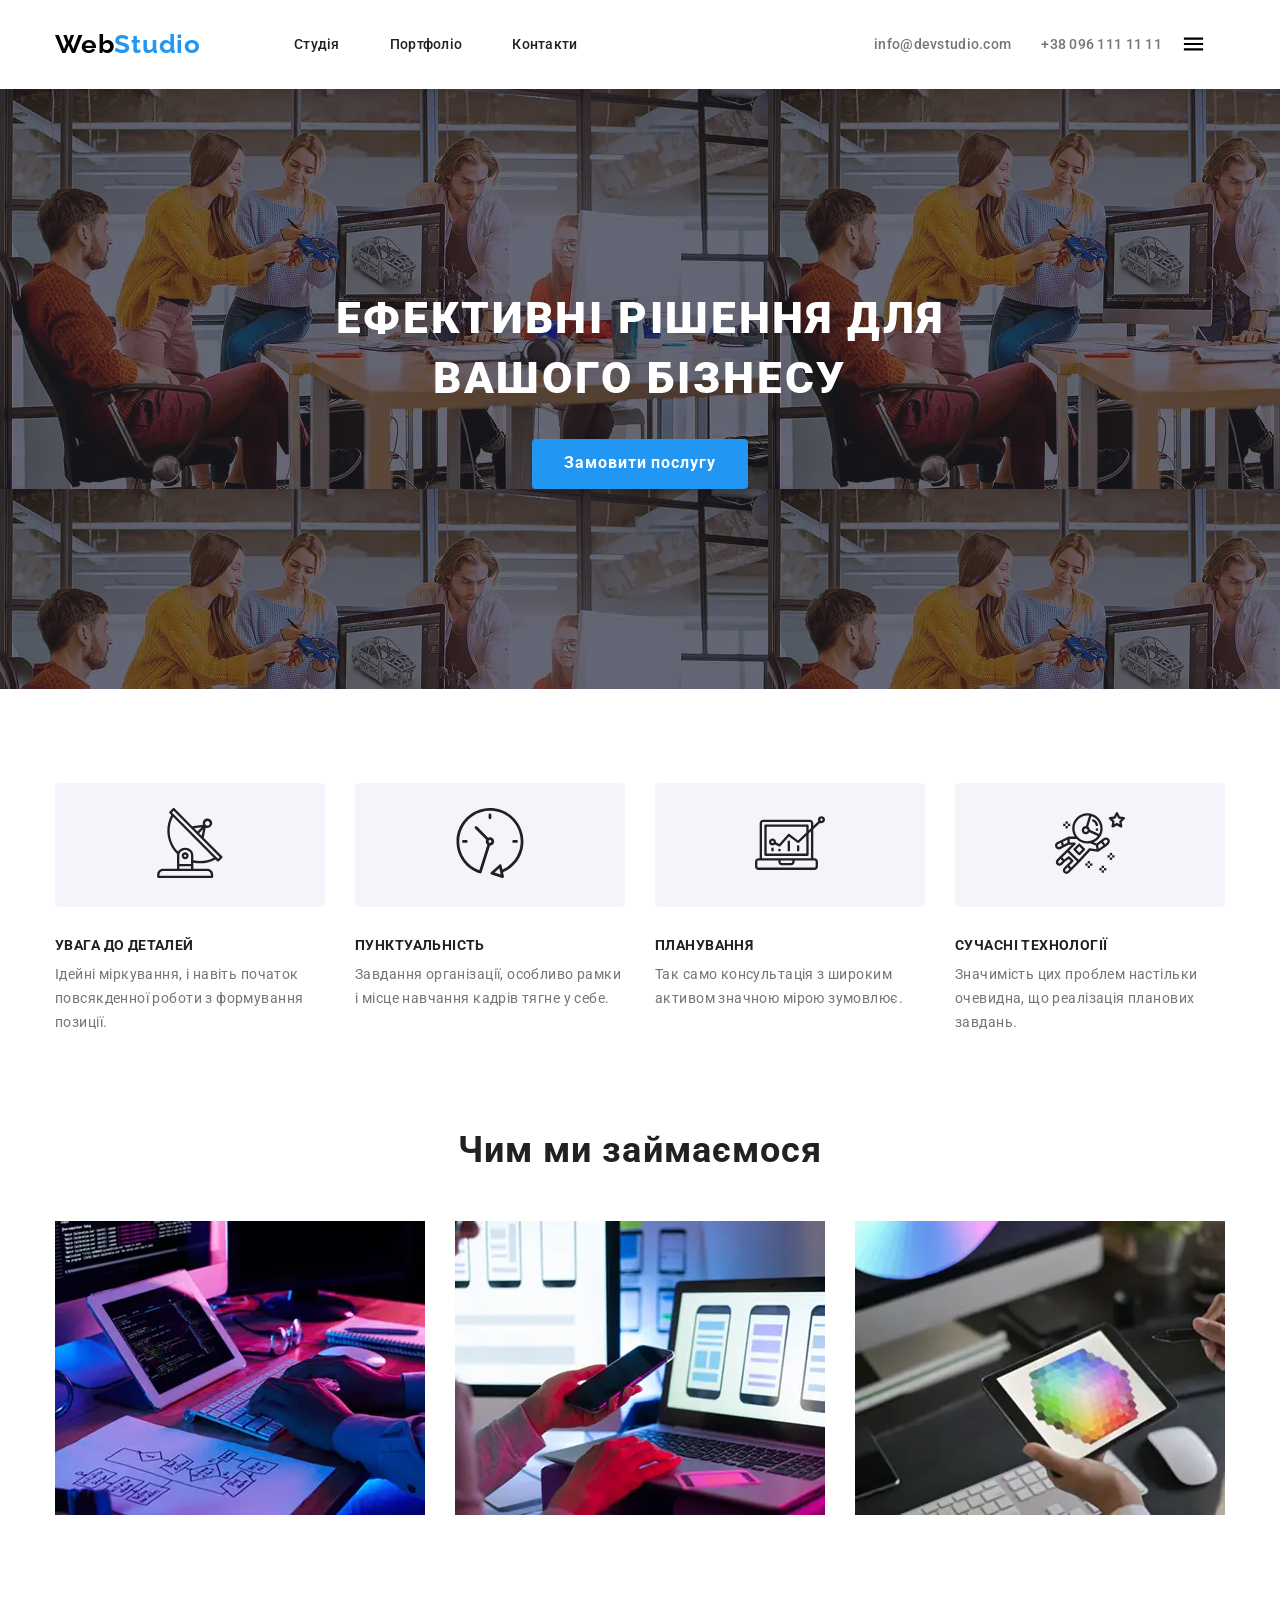
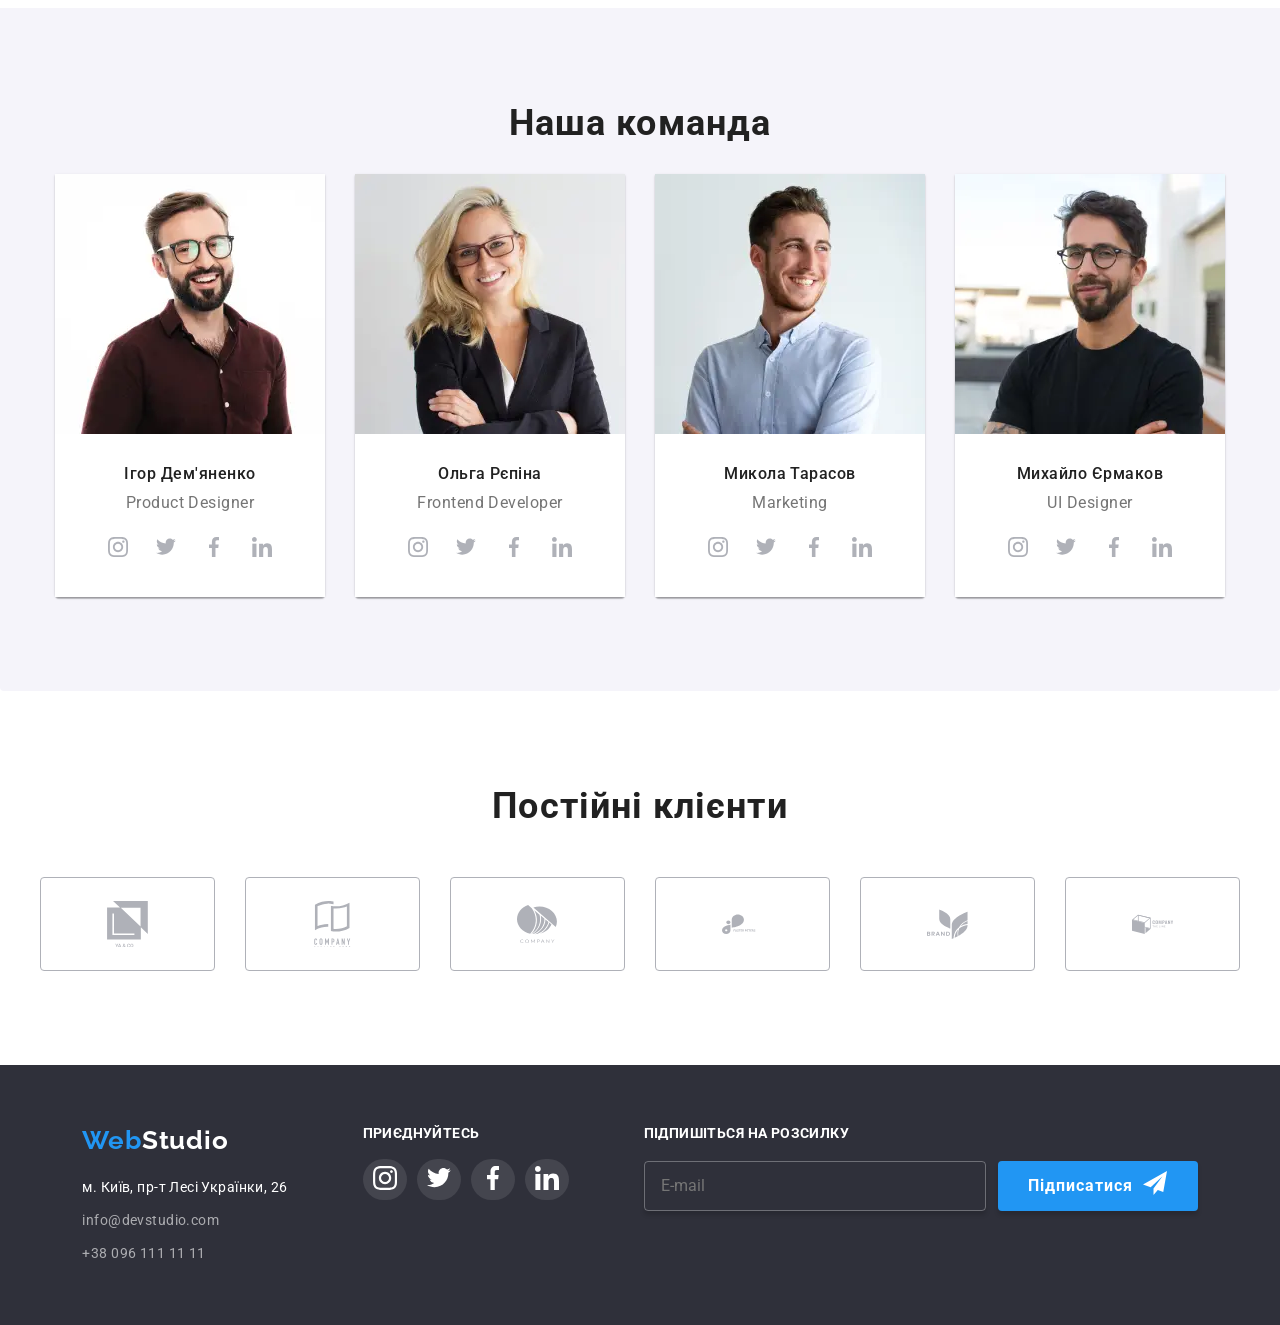
==== commit 6c73543e: "переводення на препроцессор" ====
--- a/index.html
+++ b/index.html
@@ -136,25 +136,34 @@
           <h2 class="work__title">Чим ми займаємося</h2>
           <ul class="work__list">
             <li class="work__item">
+              <picture>
+                <source srcset="./images/destop/computer-destop@1x.webp 1x, ./images/destop/computer-destop@2x.webp 2x" media="(min-width:1200px)">
               <img
                 src="./images/Computer.jpg"
                 alt="робота за компютером"
                 class="work__image"
               />
+              </picture>
             </li>
             <li class="work__item">
+              <picture>
+              <source srcset="./images/destop/telephone-destop@1x.webp 1x, ./images/destop/telephone-destop@2x.webp 2x" media="(min-width:1200px)">
               <img
                 src="./images/telephone.png"
                 alt="робота з телефоном"
                 class="work__image"
               />
+              </picture>
             </li>
             <li class="work__item">
+              <picture>
+                <source srcset="./images/destop/digital-destop@1x.webp 1x, ./images/destop/digital-destop@2x.webp 2x" media="(min-width:1200px)">
               <img
                 src="./images/Digitaldesign.png"
                 alt="робота на айпаді з діджтл дизайном"
                 class="work__image"
               />
+              </picture>
             </li>
           </ul>
         </div>
@@ -409,7 +418,7 @@
 
 
       <div class="footer__wrap">
-  <h2 class="social__title">приєднуйтесь</h2>
+  <h2 class="socials__title">приєднуйтесь</h2>
   <ul class="footer__socials">
     <li class="socials__items">
       <a href="#" class="socials">
--- a/css/style.css
+++ b/css/style.css
@@ -117,7 +117,7 @@
   padding-top: 118px;
   padding-bottom: 118px;
 }
-.hero__section {
+.hero__section{
   min-height: 60vh;
 background: 
   linear-gradient(rgba(47, 48, 58, 0.40), rgba(47, 48, 58, 0.40)),
@@ -919,6 +919,57 @@
 height: 24.0px;
 text-align: center;
 }
+
+
+
+
+
+
+
+
+
+
+
+
+
+
+
+
+
+
+
+
+
+
+
+
+
+
+
+
+
+
+
+
+
+
+
+
+
+
+
+
+
+
+
+
+
+
+
+
+
+
+
 /* МОБІЛКА */
 
 @media (min-width: 480px) {
--- a/style/main.min.css
+++ b/style/main.min.css
@@ -1 +1 @@
-.body{font-family:"Roboto",sans-serif}.container{max-width:1200px;padding-left:15px;padding-right:15px;margin:0 auto}@media(min-width: 480px){.container{width:480px}}@media(min-width: 768px){.container{width:768px}}@media(min-width: 1200px){.container{width:1200px}}a{text-decoration:none}ul{list-style:none;margin:0;padding:0}h1,h2,h3,p{margin:0}img{display:block;width:100%}address{font-style:normal}button{cursor:pointer;border:none}:root{--secondary-color: #2196f3;--base-color: #000000;--logo-color: #fff;--footer-color: #2f303a;--text-color: #212121;--secondary-text-color: #757575;--contacts-color: rgba(255, 255, 255, 0.6);--icon-fill:#AFB1B8;--icon-bg:#F5F4FA}.advantages{margin:0 auto;padding-top:60px;padding-bottom:60px}@media(min-width: 1200px){.advantages{padding-top:94px;padding-bottom:94px}}.advantages__list{display:flex;gap:30px;flex-wrap:wrap}.advantages__subtitle{margin:0 auto;color:var(--text-color);font-size:14px;font-style:normal;font-weight:700;line-height:normal;letter-spacing:.42px;margin-bottom:10px;text-transform:uppercase}@media(min-width: 768px){.advantages__subtitle{text-align:start}}.advantages__text{line-height:1.71;color:var(--secondary-text-color);font-style:normal;font-weight:400;font-size:14px;letter-spacing:.42px}@media(min-width: 480px){.advantages__item{width:450px}}@media(min-width: 768px){.advantages__item{width:354px}}@media(min-width: 1200px){.advantages__item{width:270px}}.advantages__icon{width:70px;height:70px;fill:var(--text-color)}.advantages__box{border-radius:4px;background:var(--icon-bg);text-align:center;padding:25px 100px;margin-bottom:30px}.burger__btn{display:flex;flex-direction:column;gap:5px;background:none;border:none;cursor:pointer;padding:4px}.burger__line{display:block;width:24px;height:2px;background:#333;transition:transform .3s ease,opacity .3s ease}.btn{display:inline-block;padding:12px 28px;border-radius:8px;font-size:15px;font-weight:600;cursor:pointer;border:none;transition:opacity .2s}.burger__modal{width:100%;height:auto;background-color:#fff;position:fixed;top:50%;left:50%;transform:translate(-50%, -50%);transition-property:transform;transition-duration:600ms;padding:40px}.burger__list{display:flex;flex-direction:column;gap:32px}.burger__link{color:var(--text-color);text-align:center;font-family:Roboto;font-size:40px;font-style:normal;font-weight:500;line-height:normal;letter-spacing:.8px}.burger__list{margin-bottom:302px}.bg__contact{display:inline-block;color:var(--secondary-text-color);font-family:Roboto;font-size:24px;font-style:normal;font-weight:500;line-height:normal;letter-spacing:.48px;transition:transform 170ms ease}.bg__list{display:flex;flex-direction:column;gap:32px}.burger__link:hover{color:var(--secondary-color);transition:color;transition-duration:170ms;transition-timing-function:ease}.bg__contact:hover{color:var(--secondary-color);transform:scale(1.1)}.second__backdrop{background-color:rgba(0,0,0,.5);width:100%;height:100%;position:fixed;top:0;left:0}.close{font-size:10px;position:absolute;right:10px;top:15px;background-color:rgba(0,0,0,0);border:none}.is__hidden .modal{transform:translate(-50%, -900px) scale(0.3)}.bg__close{border:none;font-weight:600;background-color:rgba(0,0,0,0);color:var(--text-color);font-size:25px;position:absolute;top:21px;right:25.33px}.is__hidden .burger__modal{transform:translate(-50%, -900px) scale(0.3)}@media(min-width: 480px){.is__hidden .burger__modal .burger__btn{margin-left:276px}}@media(min-width: 768px){.is__hidden .burger__modal .burger__btn{margin-left:0px}.is__hidden .burger__modal .burger__btn{display:none;visibility:hidden}}@media(min-width: 1200px){.is__hidden .burger__modal .burger__btn{display:none;visibility:hidden}}.client .container{padding:60px 0}@media(min-width: 1200px){.client .container{padding:94px 0}}.client__title{color:var(--text-color);text-align:center;font-family:Roboto;font-size:36px;font-style:normal;font-weight:700;line-height:normal;letter-spacing:1.08px;margin-bottom:50px}.client__icon{display:block;width:41px;height:46.7px;text-align:center;align-items:center;fill:var(--icon-fill)}.client__item{padding:22.4px 65px;border-radius:4px;border:1px solid var(--icon-fill)}.client__item:nth-child(4) .client__item{width:70.4px;height:40.6px}.client__list{display:grid;grid-template-columns:repeat(3, 1fr);justify-content:center;gap:30px}@media(min-width: 480px){.client__list{flex-direction:column;flex-wrap:wrap}}@media(min-width: 1200px){.client__list{grid-template-columns:repeat(6, 1fr)}}.client__item:hover{border:1px solid var(--secondary-color);transition:translate;transition-duration:400ms;transition-timing-function:ease}.client__item:hover .client__icon{fill:var(--secondary-color)}.footer__box{text-align:center}.footer__logo{width:145px;height:31px}.footer__list{margin-top:20px;display:flex;flex-direction:column;line-height:1,7;gap:9px}.footer__logo{color:var(--logo-color);font-family:Raleway;font-size:26px;font-style:normal;font-weight:700;line-height:normal;letter-spacing:.78px}.footer__span{color:var(--secondary-color)}.footer{background-color:var(--footer-color);padding-bottom:60px;padding-top:60px}.footer__adress{color:var(--logo-color);font-size:14px;font-style:normal;font-weight:400;line-height:24px;letter-spacing:.42px}.footer__contact{color:var(--contacts-color);font-size:14px;font-style:normal;font-weight:400;line-height:24px;letter-spacing:.42px}.footer__icon{width:20px;height:20px;fill:#fff}.socials{padding:16px 10px 6px 10px;align-items:center;border-radius:999px;background-color:hsla(0,0%,100%,.1);transition:background-color 250ms ease}.socials:hover{background-color:var(--secondary-color)}.socials:hover .footer__icon{fill:#fff}.social__title{color:var(--logo-color);font-family:Roboto;font-size:14px;font-style:normal;font-weight:700;line-height:normal;letter-spacing:.42px;text-transform:uppercase}.footer__wrap{display:flex;flex-direction:column;gap:25px}.footer__socials{display:flex;gap:10px;align-content:center}.footer .container{display:flex;flex-wrap:wrap;justify-content:center;gap:75px}.footer__form{display:flex;flex-wrap:wrap;flex-direction:column;gap:12px}.form__title{color:var(--logo-color);font-family:Roboto;font-size:14px;font-style:normal;font-weight:700;line-height:normal;letter-spacing:.42px;text-transform:uppercase;margin-bottom:20px}.footer__input{background-color:rgba(0,0,0,0);border-radius:4px;border:1px solid hsla(0,0%,100%,.3);background:rgba(33,150,243,0);box-shadow:0 4px 4px 0 rgba(0,0,0,.15);padding-top:15px;padding-bottom:15px;padding-left:16px;width:450px}.footer__btn{color:var(--logo-color);text-align:center;font-family:Roboto;font-size:16px;align-content:center;font-style:normal;font-weight:700;height:50px;width:200px;display:flex;justify-content:center;gap:10px;line-height:30px;letter-spacing:.96px;padding:10px 10px;border-radius:4px;background:var(--secondary-color);box-shadow:0 4px 4px 0 rgba(0,0,0,.15)}.footer__icon{fill:var(--logo-color);width:24px;height:24px;text-align:center}@media(min-width: 1200px){.footer__icon .footer__box{text-align:start}.footer__icon .footer__form{flex-direction:row}.footer__icon .footer__input{width:342px}}.header{padding-top:10px;padding-bottom:10px}@media(min-width: 768px){.header{padding-top:21px;padding-bottom:21px}}@media(min-width: 1200px){.header{padding-top:24px;padding-bottom:25px}}.header .container{display:flex;align-items:center}.header__logo{color:var(--base-color);margin-right:auto;font-family:Raleway;font-size:24px;font-style:normal;font-weight:700;line-height:normal;letter-spacing:.72px;text-decoration:none}@media(min-width: 768px){.header__logo{margin-right:88px}}@media(min-width: 1200px){.header__logo{font-size:26px;letter-spacing:.78px;margin-right:93px}}.header__span{color:var(--secondary-color)}.header__nav{text-decoration:none;display:none}@media(min-width: 768px){.header__nav{display:block}}.header__list{display:flex;gap:50px}.header__item{display:flex;gap:50px;position:relative}.header__link{color:var(--text-color);font-size:14px;font-style:normal;font-weight:500;line-height:normal;letter-spacing:.28px}.header__link:hover{color:var(--secondary-color)}.header__link:after{content:"";display:block;height:4px;width:100%;background-color:var(--secondary-color);position:absolute;bottom:-20px;opacity:0;transition-property:opacity;transition-duration:350ms;transition-timing-function:cubic-bezier(0.165, 0.84, 0.44, 1)}.header__link:hover::after{opacity:1}.header__contacts__list{display:none;margin-left:auto}@media(min-width: 768px){.header__contacts__list{display:flex;flex-direction:column;gap:10px}}@media(min-width: 1200px){.header__contacts__list{flex-direction:row;gap:30px}}.header__contact{color:var(--text-color);font-size:14px;font-style:normal;font-weight:500;line-height:normal;letter-spacing:.28px}.header__second__contact{color:var(--secondary-text-color);font-size:14px;font-style:normal;font-weight:500;line-height:normal;letter-spacing:.28px}.menu{width:55px;height:32px}.hero{display:flex;background-color:var(--footer-color);background:linear-gradient(rgba(47, 48, 58, 0.4), rgba(47, 48, 58, 0.4)),url(../images/mobile/hero-mobile@1x.webp);background-position:center;background-size:cover;background-repeat:no-repeat;padding-top:118px;padding-bottom:118px}@media(min-width: 1200px){.hero{padding-top:200px;padding-bottom:200px;background:linear-gradient(rgba(47, 48, 58, 0.4), rgba(47, 48, 58, 0.4)),url(../images/destop/hero-destop@1x.webp)}}@media(min-width: 768px){.hero{background:linear-gradient(rgba(47, 48, 58, 0.4), rgba(47, 48, 58, 0.4)),url(../images/tablet/hero-tablet@1x.webp)}}@media(min-width: 768px)and (min-device-pixel-ratio: 2),(min-width: 768px)and (min-resolution: 192dpi),(min-width: 768px)and (min-resolution: 2dppx){.hero{background-image:url(../images/tablet/hero-tablet@2x.webp)}}.hero__section{min-height:60vh;background:linear-gradient(rgba(47, 48, 58, 0.4), rgba(47, 48, 58, 0.4)),url(../images/mobile/hero-mobile@2x.webp);background-size:cover;background-position:center}.hero__title{width:100%;margin:0 auto;margin-bottom:30px;font-size:26px;line-height:1.36;flex-shrink:0;color:var(--logo-color);text-align:center;font-style:normal;font-weight:900;letter-spacing:1.56px;text-transform:uppercase;animation-name:ScaleTitle;animation-duration:1000ms;animation-timing-function:cubic-bezier(0.25, 0.46, 0.45, 0.94)}@media(min-width: 480px){.hero__title{width:360px}}@keyframes ScaleTitle{0%{transform:scale(1)}25%{transform:scale(1.2)}25%{transform:scale(1.3)}100%{transform:scale(1)}}.hero__button{display:block;margin:0 auto;width:200px;height:50px;line-height:1.8;background-color:var(--secondary-color);color:var(--logo-color);font-style:normal;font-weight:700;font-size:16px;letter-spacing:.96px;border-radius:4px;box-shadow:0 4px 4px 0 rgba(0,0,0,.15);animation-name:BigButton;animation-timing-function:cubic-bezier(0.075, 0.82, 0.165, 1);animation-duration:1300ms;box-shadow:0 4px 4px 0 rgba(0,0,0,.15)}.hero__button .hero__title{width:696px;font-size:44px;line-height:1.36;letter-spacing:2.64px}.hero__button .hero__button{width:216px}@keyframes BigButton{0%{background-color:var(--secondary-color)}25%{background-color:#a2d5ff}50%{background-color:#fff;transform:scale(1.4)}75%{background-color:#3aa5fd;transform:scale(1.3)}100%{transform:scale(1)}}.backdrop{background-color:rgba(0,0,0,.5);width:100%;height:100%;position:fixed;top:0;left:0}.modal{width:100%;height:auto;background-color:#fff;position:absolute;top:50%;left:50%;transform:translate(-50%, -50%);transition-property:transform;transition-duration:600ms;padding:40px;box-shadow:0 1px 3px 0 rgba(0,0,0,.12),0 1px 1px 0 rgba(0,0,0,.14),0 2px 1px 0 rgba(0,0,0,.2)}.is__hidden{opacity:0;pointer-events:none}.close{font-size:10px;position:absolute;right:10px;top:15px;background-color:rgba(0,0,0,0);border:none}.is__hidden .modal{transform:translate(-50%, -900px) scale(0.3)}.modal__title{color:var(--text-color);text-align:center;font-size:20px;font-weight:700;line-height:30px;letter-spacing:.6px;width:370px}.modal__form{display:flex;flex-direction:column}.modal__label{display:flex;flex-direction:column;font-size:12px;font-style:normal;font-weight:500;line-height:normal;letter-spacing:.4px;color:var(--secondary-text-color);margin-top:12px}.modal__input{padding-top:15px;outline:1px --secondary-text-color}textarea{padding-bottom:80px;resize:none}.modal__button{color:var(--logo-color);text-align:center;font-family:Roboto;font-size:16px;font-style:normal;font-weight:700;line-height:30px;letter-spacing:.96px;padding:10px 52px;background-color:var(--secondary-color);color:var(--logo-color);border-radius:4px;box-shadow:0 4px 4px 0 rgba(0,0,0,.15);margin:auto;display:block}.modal__link{padding-bottom:30px}.checkbox__inp{font-family:Roboto;font-size:12px;font-style:normal;font-weight:500;line-height:normal;letter-spacing:.4px;color:var(--secondary-text-color);margin-top:12px;margin-bottom:12px}.close{font-size:25px;font-weight:600}@media(min-width: 480px){.close .modal{width:450px;height:609px}}@media(min-width: 768px){.close .modal{width:528px;height:581px}}@media(min-width: 1200px){.close .modal{width:528px;height:581px}}.team{padding-top:60px;padding-bottom:60px;background-color:#f5f4fa;border-radius:0 0 4px 4px}@media(min-width: 1200px){.team{padding-top:94px;padding-bottom:94px}}.team__title{margin-bottom:50px;display:flex;justify-content:center;color:var(--text-color);display:flex;text-align:center;font-size:28px;font-style:normal;font-weight:700;line-height:normal;letter-spacing:.84px}@media(min-width: 1200px){.team__title{margin-bottom:30px;font-size:36px;letter-spacing:1.08px}}.team__list{display:grid;grid-template-columns:100%;gap:30px}@media(min-width: 768px){.team__list{grid-template-columns:repeat(2, 1fr)}}@media(min-width: 1200px){.team__list{grid-template-columns:repeat(4, 1fr)}}.team__item{border-radius:0 0 4px 4px;box-shadow:0 1px 3px 0 rgba(0,0,0,.12),0 1px 1px 0 rgba(0,0,0,.14),0 2px 1px 0 rgba(0,0,0,.2)}.team__subtitle{color:var(--text-color);text-align:center;font-size:16px;font-style:normal;font-weight:500;line-height:normal;letter-spacing:.48px;margin-bottom:10px}.team__text{color:var(--secondary-text-color);text-align:center;font-size:16px;font-style:normal;font-weight:400;line-height:normal;letter-spacing:.48px}.team__icon{width:20px;height:20px;fill:var(--icon-fill)}.team__icon{width:20px;height:20px;fill:var(--icon-fill)}.team__social{padding:9px 9px 6px 9px;align-items:center;border-radius:999px;background-color:rgba(0,0,0,0);transition:background-color 250ms ease}.team__social:hover{background-color:var(--secondary-color)}.team__social:hover .team__icon{fill:#fff}.team__box{display:flex;gap:10px;justify-content:center;margin-top:16px}.wrap{padding-top:30px;padding-bottom:30px;background-color:var(--logo-color)}.work{padding-bottom:93px;display:none}.work__title{color:var(--text-color);text-align:center;font-size:36px;font-style:normal;font-weight:700;line-height:normal;letter-spacing:1.08px;margin-bottom:50px}.work__list{display:flex;width:1170px;margin:0 auto;gap:30px}.work__image{width:370px;height:294px}@media(min-width: 1200px){.work__image .work{display:block}}.cards{padding-bottom:60px;padding-top:60px}.box{align-items:start;flex-wrap:wrap;gap:8px;margin-bottom:15px}.main__button{padding-bottom:6px;padding-top:6px;padding-left:22px;padding-right:22px;line-height:1.6;border-radius:4px;background:#f5f4fa;color:#212121;text-align:center;font-family:Roboto;font-style:normal;font-weight:500;letter-spacing:.48px;animation-name:CrazyButtons;animation-duration:1200ms;animation-timing-function:cubic-bezier(0.6, 0.04, 0.98, 0.335)}@keyframes CrazyButtons{0%{opacity:0}25%{opacity:0}50%{transform:scale(1.2);opacity:1}75%{transform:scale(1.3)}100%{transform:translate(0);opacity:1}}.main__button:hover{transition:transform,box-shadow;transition-duration:250ms;transform:scale(1.05);transition-timing-function:ease;background-color:var(--secondary-color);color:var(--logo-color);border-radius:4px;box-shadow:0 3px 1px 0 rgba(0,0,0,.1),0 1px 2px 0 rgba(0,0,0,.08),0 2px 2px 0 rgba(0,0,0,.12)}.main__subtitle{line-height:2;color:var(--text-color);font-size:18px;font-style:normal;font-weight:700;line-height:36px;letter-spacing:1.08px;margin-bottom:4px}.wrapper{padding-top:20px;padding-bottom:19px;padding-left:23px;padding-right:23px}.content__wrapper{overflow:hidden}.main__list{display:grid;grid-template-columns:100%;gap:30px}.main__item{outline:1px solid #eee}.main__item:hover{box-shadow:0 1px 1px 0 rgba(0,0,0,.12),0 4px 4px 0 rgba(0,0,0,.06),1px 4px 6px 0 rgba(0,0,0,.16);transition:box-shadow,transform;transform:scale(1.2);transition-duration:300ms;transition-timing-function:ease}.text{position:absolute;top:0;left:0;background-color:rgba(33,150,243,.9);width:100%;height:auto;padding-bottom:63px;padding-top:63px;padding-left:33px;padding-right:33px;color:var(--logo-color);font-family:Roboto;font-size:18px;font-style:normal;font-weight:400;line-height:28px;letter-spacing:.54px;transform:translateY(600px);transition:transform .6s ease}.main__item:hover .text{transform:translateY(0)}.content__wrapper{position:relative}.main__image{width:100%;height:auto}.main__text{line-height:1,8;color:var(--secondary-text-color);font-size:16px;font-style:normal;font-weight:400;line-height:30px;letter-spacing:.48px}@media(min-width: 480px){.main__text .main-list{grid-template-columns:repeat(1, 1fr)}}@media(min-width: 768px){.main__text .box{flex-wrap:nowrap;display:flex;margin-bottom:50px;justify-content:center}.main__text .main__list{display:grid;grid-template-columns:repeat(2, 1fr)}}@media(min-width: 1200px){.main__text .cards{padding-bottom:94px;padding-top:94px}.main__text .main__list{display:grid;grid-template-columns:repeat(3, 1fr);justify-content:center}}/*# sourceMappingURL=main.min.css.map */+.body{font-family:"Roboto",sans-serif}.container{max-width:1200px;padding-left:15px;padding-right:15px;margin:0 auto}@media(min-width: 480px){.container{width:480px}}@media(min-width: 768px){.container{width:768px}}@media(min-width: 1200px){.container{width:1200px}}a{text-decoration:none}ul{list-style:none;margin:0;padding:0}h1,h2,h3,p{margin:0}img{display:block;width:100%}address{font-style:normal}button{cursor:pointer;border:none}:root{--secondary-color: #2196f3;--base-color: #000000;--logo-color: #fff;--footer-color: #2f303a;--text-color: #212121;--secondary-text-color: #757575;--contacts-color: rgba(255, 255, 255, 0.6);--icon-fill:#AFB1B8;--icon-bg:#F5F4FA}.advantages{margin:0 auto;padding-top:60px;padding-bottom:60px}@media(min-width: 1200px){.advantages{padding-top:94px;padding-bottom:94px}}.advantages__list{display:flex;gap:30px;flex-wrap:wrap}.advantages__subtitle{margin:0 auto;color:var(--text-color);font-size:14px;font-style:normal;font-weight:700;line-height:normal;letter-spacing:.42px;margin-bottom:10px;text-transform:uppercase}@media(min-width: 768px){.advantages__subtitle{text-align:start}}.advantages__text{line-height:1.71;color:var(--secondary-text-color);font-style:normal;font-weight:400;font-size:14px;letter-spacing:.42px}@media(min-width: 480px){.advantages__item{width:450px}}@media(min-width: 768px){.advantages__item{width:354px}}@media(min-width: 1200px){.advantages__item{width:270px}}.advantages__icon{width:70px;height:70px;fill:var(--text-color)}.advantages__box{border-radius:4px;background:var(--icon-bg);text-align:center;padding:25px 100px;margin-bottom:30px}.burger__btn{display:flex;flex-direction:column;gap:5px;background:none;border:none;cursor:pointer;padding:4px}.burger__line{display:block;width:24px;height:2px;background:#333;transition:transform .3s ease,opacity .3s ease}.btn{display:inline-block;padding:12px 28px;border-radius:8px;font-size:15px;font-weight:600;cursor:pointer;border:none;transition:opacity .2s}.burger__modal{width:100%;height:auto;background-color:#fff;position:fixed;top:50%;left:50%;transform:translate(-50%, -50%);transition-property:transform;transition-duration:600ms;padding:40px}.burger__list{display:flex;flex-direction:column;gap:32px}.burger__link{color:var(--text-color);text-align:center;font-family:Roboto;font-size:40px;font-style:normal;font-weight:500;line-height:normal;letter-spacing:.8px}.burger__list{margin-bottom:302px}.bg__contact{display:inline-block;color:var(--secondary-text-color);font-family:Roboto;font-size:24px;font-style:normal;font-weight:500;line-height:normal;letter-spacing:.48px;transition:transform 170ms ease}.bg__list{display:flex;flex-direction:column;gap:32px}.burger__link:hover{color:var(--secondary-color);transition:color;transition-duration:170ms;transition-timing-function:ease}.bg__contact:hover{color:var(--secondary-color);transform:scale(1.1)}.second__backdrop{background-color:rgba(0,0,0,.5);width:100%;height:100%;position:fixed;top:0;left:0}.close{font-size:10px;position:absolute;right:10px;top:15px;background-color:rgba(0,0,0,0);border:none}.is__hidden .modal{transform:translate(-50%, -900px) scale(0.3)}.bg__close{border:none;font-weight:600;background-color:rgba(0,0,0,0);color:var(--text-color);font-size:25px;position:absolute;top:21px;right:25.33px}.is__hidden .burger__modal{transform:translate(-50%, -900px) scale(0.3)}@media(min-width: 480px){.is__hidden .burger__modal .burger__btn{margin-left:276px}}@media(min-width: 768px){.is__hidden .burger__modal .burger__btn{margin-left:0px}.is__hidden .burger__modal .burger__btn{display:none;visibility:hidden}}@media(min-width: 1200px){.is__hidden .burger__modal .burger__btn{display:none;visibility:hidden}}.client .container{padding:60px 0}@media(min-width: 1200px){.client .container{padding:94px 0}}.client__title{color:var(--text-color);text-align:center;font-family:Roboto;font-size:36px;font-style:normal;font-weight:700;line-height:normal;letter-spacing:1.08px;margin-bottom:50px}.client__icon{display:block;width:41px;height:46.7px;text-align:center;align-items:center;margin:0 auto;fill:var(--icon-fill)}.client__item{padding:22.4px 65px;border-radius:4px;width:100%;border:1px solid var(--icon-fill)}.client__item:nth-child(4) .client__item{width:70.4px;height:40.6px;align-items:center;justify-content:center;display:flex}.client__list{display:grid;grid-template-columns:repeat(2, 1fr);justify-content:center;gap:30px}@media(max-width: 480px){.client__list{grid-template-columns:repeat(1, 1fr)}}@media(min-width: 480px){.client__list{flex-direction:column;flex-wrap:wrap;grid-template-columns:repeat(2, 1fr)}}@media(min-width: 768px){.client__list{grid-template-columns:repeat(3, 1fr)}}@media(min-width: 1200px){.client__list{grid-template-columns:repeat(6, 1fr)}}.client__item:hover{border:1px solid var(--secondary-color);transition:translate;transition-duration:400ms;transition-timing-function:ease}.client__item:hover .client__icon{fill:var(--secondary-color)}.footer{background-color:var(--footer-color);padding-bottom:60px;padding-top:60px}.footer .container{display:flex;flex-wrap:wrap;justify-content:center;gap:75px}.footer__box{text-align:center}@media(min-width: 1200px){.footer__box{text-align:start}}.footer__logo{width:145px;height:31px}.footer__list{margin-top:20px;display:flex;flex-direction:column;line-height:1,7;gap:9px}.footer__logo{color:var(--logo-color);font-family:Raleway;font-size:26px;font-style:normal;font-weight:700;line-height:normal;letter-spacing:.78px}.footer__span{color:var(--secondary-color)}.footer__adress{color:var(--logo-color);font-size:14px;font-style:normal;font-weight:400;line-height:24px;letter-spacing:.42px}.footer__contact{color:var(--contacts-color);font-size:14px;font-style:normal;font-weight:400;line-height:24px;letter-spacing:.42px}.footer__icon{width:20px;height:20px;fill:#fff}.footer__wrap{display:flex;flex-direction:column;gap:25px}.footer__socials{display:flex;gap:10px;align-content:center}.footer__form{display:flex;flex-wrap:wrap;flex-direction:column;gap:12px}@media(min-width: 1200px){.footer__form{flex-direction:row}}.footer__input{background-color:rgba(0,0,0,0);border-radius:4px;border:1px solid hsla(0,0%,100%,.3);background:rgba(33,150,243,0);box-shadow:0 4px 4px 0 rgba(0,0,0,.15);padding-top:15px;padding-bottom:15px;padding-left:16px;width:100%}@media(min-width: 1200px){.footer__input{width:342px}}.footer__btn{color:var(--logo-color);text-align:center;font-family:Roboto;font-size:16px;align-content:center;font-style:normal;font-weight:700;height:50px;width:200px;display:flex;justify-content:center;gap:10px;line-height:30px;letter-spacing:.96px;padding:10px 10px;border-radius:4px;background:var(--secondary-color);box-shadow:0 4px 4px 0 rgba(0,0,0,.15)}.footer .footer__icon{fill:var(--logo-color);width:24px;height:24px;text-align:center}.socials{padding:16px 10px 6px 10px;align-items:center;border-radius:999px;background-color:hsla(0,0%,100%,.1);transition:background-color 250ms ease}.socials:hover{background-color:var(--secondary-color)}.socials:hover .footer__icon{fill:#fff}.socials__title{color:var(--logo-color);font-family:Roboto;font-size:14px;font-style:normal;font-weight:700;line-height:normal;letter-spacing:.42px;text-transform:uppercase}.form__title{color:var(--logo-color);font-family:Roboto;font-size:14px;font-style:normal;font-weight:700;line-height:normal;letter-spacing:.42px;text-transform:uppercase;margin-bottom:20px}.header{padding-top:10px;padding-bottom:10px}@media(min-width: 768px){.header{padding-top:21px;padding-bottom:21px}}@media(min-width: 1200px){.header{padding-top:24px;padding-bottom:25px}}.header .container{display:flex;align-items:center}.header__logo{color:var(--base-color);margin-right:auto;font-family:Raleway;font-size:24px;font-style:normal;font-weight:700;line-height:normal;letter-spacing:.72px;text-decoration:none}@media(min-width: 768px){.header__logo{margin-right:88px}}@media(min-width: 1200px){.header__logo{font-size:26px;letter-spacing:.78px;margin-right:93px}}.header__span{color:var(--secondary-color)}.header__nav{text-decoration:none;display:none}@media(min-width: 768px){.header__nav{display:block}}.header__list{display:flex;gap:50px}.header__item{display:flex;gap:50px;position:relative}.header__link{color:var(--text-color);font-size:14px;font-style:normal;font-weight:500;line-height:normal;letter-spacing:.28px}.header__link:hover{color:var(--secondary-color)}.header__link:after{content:"";display:block;height:4px;width:100%;background-color:var(--secondary-color);position:absolute;bottom:-20px;opacity:0;transition-property:opacity;transition-duration:350ms;transition-timing-function:cubic-bezier(0.165, 0.84, 0.44, 1)}.header__link:hover::after{opacity:1}.header__contacts__list{display:none;margin-left:auto}@media(min-width: 768px){.header__contacts__list{display:flex;flex-direction:column;gap:10px}}@media(min-width: 1200px){.header__contacts__list{flex-direction:row;gap:30px}}.header__contact{color:var(--text-color);font-size:14px;font-style:normal;font-weight:500;line-height:normal;letter-spacing:.28px}.header__second__contact{color:var(--secondary-text-color);font-size:14px;font-style:normal;font-weight:500;line-height:normal;letter-spacing:.28px}.menu{width:55px;height:32px}.hero{display:flex;background-color:var(--footer-color);background:linear-gradient(rgba(47, 48, 58, 0.4), rgba(47, 48, 58, 0.4)),url(../images/mobile/hero-mobile@1x.webp);background-position:center;background-size:cover;background-repeat:no-repeat;padding-top:118px;padding-bottom:118px;min-height:60vh;background:linear-gradient(rgba(47, 48, 58, 0.4), rgba(47, 48, 58, 0.4)),url(../images/mobile/hero-mobile@2x.webp);background-size:cover;background-position:center}@media(min-device-pixel-ratio: 2),(min-resolution: 192dpi),(min-resolution: 2dppx){.hero .hero{background-image:url(../images/mobile/hero-mobile@2x.webp)}}@media(min-width: 1200px){.hero{padding-top:200px;padding-bottom:200px;background:linear-gradient(rgba(47, 48, 58, 0.4), rgba(47, 48, 58, 0.4)),url(../images/destop/hero-destop@1x.webp)}}@media(min-width: 768px){.hero{background:linear-gradient(rgba(47, 48, 58, 0.4), rgba(47, 48, 58, 0.4)),url(../images/tablet/hero-tablet@1x.webp)}}@media(min-width: 768px)and (min-device-pixel-ratio: 2),(min-width: 768px)and (min-resolution: 192dpi),(min-width: 768px)and (min-resolution: 2dppx){.hero{background-image:url(../images/tablet/hero-tablet@2x.webp)}}.hero__title{width:100%;margin:0 auto;margin-bottom:30px;font-size:26px;line-height:1.36;flex-shrink:0;color:var(--logo-color);text-align:center;font-style:normal;font-weight:900;letter-spacing:1.56px;text-transform:uppercase;animation-name:ScaleTitle;animation-duration:1000ms;animation-timing-function:cubic-bezier(0.25, 0.46, 0.45, 0.94)}@media(min-width: 480px){.hero__title{width:360px}}.hero__button{display:block;margin:0 auto;width:200px;height:50px;line-height:1.8;background-color:var(--secondary-color);color:var(--logo-color);font-style:normal;font-weight:700;font-size:16px;letter-spacing:.96px;border-radius:4px;box-shadow:0 4px 4px 0 rgba(0,0,0,.15);animation-name:BigButton;animation-timing-function:cubic-bezier(0.075, 0.82, 0.165, 1);animation-duration:1300ms;box-shadow:0 4px 4px 0 rgba(0,0,0,.15)}.hero__title{width:696px;font-size:44px;line-height:1.36;letter-spacing:2.64px}.hero__button{width:216px}@keyframes ScaleTitle{0%{transform:scale(1)}25%{transform:scale(1.2)}25%{transform:scale(1.3)}100%{transform:scale(1)}}@keyframes BigButton{0%{background-color:var(--secondary-color)}25%{background-color:#a2d5ff}50%{background-color:#fff;transform:scale(1.4)}75%{background-color:#3aa5fd;transform:scale(1.3)}100%{transform:scale(1)}}.backdrop{background-color:rgba(0,0,0,.5);width:100%;height:100%;position:fixed;top:0;left:0}.modal{width:100%;height:auto;background-color:#fff;position:absolute;top:50%;left:50%;transform:translate(-50%, -50%);transition-property:transform;transition-duration:600ms;padding:40px;box-shadow:0 1px 3px 0 rgba(0,0,0,.12),0 1px 1px 0 rgba(0,0,0,.14),0 2px 1px 0 rgba(0,0,0,.2)}.is__hidden{opacity:0;pointer-events:none}.close{font-size:10px;position:absolute;right:10px;top:15px;background-color:rgba(0,0,0,0);border:none}.is__hidden .modal{transform:translate(-50%, -900px) scale(0.3)}.modal__title{color:var(--text-color);text-align:center;font-size:20px;font-weight:700;line-height:30px;letter-spacing:.6px;width:370px}.modal__form{display:flex;flex-direction:column}.modal__label{display:flex;flex-direction:column;font-size:12px;font-style:normal;font-weight:500;line-height:normal;letter-spacing:.4px;color:var(--secondary-text-color);margin-top:12px}.modal__input{padding-top:15px;outline:1px --secondary-text-color}textarea{padding-bottom:80px;resize:none}.modal__button{color:var(--logo-color);text-align:center;font-family:Roboto;font-size:16px;font-style:normal;font-weight:700;line-height:30px;letter-spacing:.96px;padding:10px 52px;background-color:var(--secondary-color);color:var(--logo-color);border-radius:4px;box-shadow:0 4px 4px 0 rgba(0,0,0,.15);margin:auto;display:block}.modal__link{padding-bottom:30px}.checkbox__inp{font-family:Roboto;font-size:12px;font-style:normal;font-weight:500;line-height:normal;letter-spacing:.4px;color:var(--secondary-text-color);margin-top:12px;margin-bottom:12px}.close{font-size:25px;font-weight:600}@media(min-width: 480px){.close .modal{width:450px;height:609px}}@media(min-width: 768px){.close .modal{width:528px;height:581px}}@media(min-width: 1200px){.close .modal{width:528px;height:581px}}.team{padding-top:60px;padding-bottom:60px;background-color:#f5f4fa;border-radius:0 0 4px 4px}@media(min-width: 1200px){.team{padding-top:94px;padding-bottom:94px}}.team__title{margin-bottom:50px;display:flex;justify-content:center;color:var(--text-color);display:flex;text-align:center;font-size:28px;font-style:normal;font-weight:700;line-height:normal;letter-spacing:.84px}@media(min-width: 1200px){.team__title{margin-bottom:30px;font-size:36px;letter-spacing:1.08px}}.team__list{display:grid;grid-template-columns:100%;gap:30px}@media(min-width: 768px){.team__list{grid-template-columns:repeat(2, 1fr)}}@media(min-width: 1200px){.team__list{grid-template-columns:repeat(4, 1fr)}}.team__item{border-radius:0 0 4px 4px;box-shadow:0 1px 3px 0 rgba(0,0,0,.12),0 1px 1px 0 rgba(0,0,0,.14),0 2px 1px 0 rgba(0,0,0,.2)}.team__subtitle{color:var(--text-color);text-align:center;font-size:16px;font-style:normal;font-weight:500;line-height:normal;letter-spacing:.48px;margin-bottom:10px}.team__text{color:var(--secondary-text-color);text-align:center;font-size:16px;font-style:normal;font-weight:400;line-height:normal;letter-spacing:.48px}.team__icon{width:20px;height:20px;fill:var(--icon-fill)}.team__icon{width:20px;height:20px;fill:var(--icon-fill)}.team__social{padding:9px 9px 6px 9px;align-items:center;border-radius:999px;background-color:rgba(0,0,0,0);transition:background-color 250ms ease}.team__social:hover{background-color:var(--secondary-color)}.team__social:hover .team__icon{fill:#fff}.team__box{display:flex;gap:10px;justify-content:center;margin-top:16px}.wrap{padding-top:30px;padding-bottom:30px;background-color:var(--logo-color)}.work{padding-bottom:93px;display:none}@media(min-width: 1200px){.work{display:block}}.work__title{color:var(--text-color);text-align:center;font-size:36px;font-style:normal;font-weight:700;line-height:normal;letter-spacing:1.08px;margin-bottom:50px}.work__list{display:flex;width:1170px;margin:0 auto;gap:30px}.work__image{width:370px;height:294px}.cards{padding-bottom:60px;padding-top:60px}.box{align-items:start;flex-wrap:wrap;gap:8px;margin-bottom:15px}.main__button{padding-bottom:6px;padding-top:6px;padding-left:22px;padding-right:22px;line-height:1.6;border-radius:4px;background:#f5f4fa;color:#212121;text-align:center;font-family:Roboto;font-style:normal;font-weight:500;letter-spacing:.48px;animation-name:CrazyButtons;animation-duration:1200ms;animation-timing-function:cubic-bezier(0.6, 0.04, 0.98, 0.335)}@keyframes CrazyButtons{0%{opacity:0}25%{opacity:0}50%{transform:scale(1.2);opacity:1}75%{transform:scale(1.3)}100%{transform:translate(0);opacity:1}}.main__button:hover{transition:transform,box-shadow;transition-duration:250ms;transform:scale(1.05);transition-timing-function:ease;background-color:var(--secondary-color);color:var(--logo-color);border-radius:4px;box-shadow:0 3px 1px 0 rgba(0,0,0,.1),0 1px 2px 0 rgba(0,0,0,.08),0 2px 2px 0 rgba(0,0,0,.12)}.main__subtitle{line-height:2;color:var(--text-color);font-size:18px;font-style:normal;font-weight:700;line-height:36px;letter-spacing:1.08px;margin-bottom:4px}.wrapper{padding-top:20px;padding-bottom:19px;padding-left:23px;padding-right:23px}.content__wrapper{overflow:hidden}.main__list{display:grid;grid-template-columns:100%;gap:30px}.main__item{outline:1px solid #eee}.main__item:hover{box-shadow:0 1px 1px 0 rgba(0,0,0,.12),0 4px 4px 0 rgba(0,0,0,.06),1px 4px 6px 0 rgba(0,0,0,.16);transition:box-shadow,transform;transform:scale(1.2);transition-duration:300ms;transition-timing-function:ease}.text{position:absolute;top:0;left:0;background-color:rgba(33,150,243,.9);width:100%;height:auto;padding-bottom:63px;padding-top:63px;padding-left:33px;padding-right:33px;color:var(--logo-color);font-family:Roboto;font-size:18px;font-style:normal;font-weight:400;line-height:28px;letter-spacing:.54px;transform:translateY(600px);transition:transform .6s ease}.main__item:hover .text{transform:translateY(0)}.content__wrapper{position:relative}.main__image{width:100%;height:auto}.main__text{line-height:1,8;color:var(--secondary-text-color);font-size:16px;font-style:normal;font-weight:400;line-height:30px;letter-spacing:.48px}@media(min-width: 480px){.main__text .main-list{grid-template-columns:repeat(1, 1fr)}}@media(min-width: 768px){.main__text .box{flex-wrap:nowrap;display:flex;margin-bottom:50px;justify-content:center}.main__text .main__list{display:grid;grid-template-columns:repeat(2, 1fr)}}@media(min-width: 1200px){.main__text .cards{padding-bottom:94px;padding-top:94px}.main__text .main__list{display:grid;grid-template-columns:repeat(3, 1fr);justify-content:center}}/*# sourceMappingURL=main.min.css.map */
--- a/style/main.css
+++ b/style/main.css
@@ -310,27 +310,43 @@
   height: 46.7px;
   text-align: center;
   align-items: center;
+  margin: 0 auto;
   fill: var(--icon-fill);
 }
 .client__item {
   padding: 22.4px 65px;
   border-radius: 4px;
+  width: 100%;
   border: 1px solid var(--icon-fill);
 }
 .client__item:nth-child(4) .client__item {
   width: 70.4px;
   height: 40.6px;
+  align-items: center;
+  justify-content: center;
+  display: flex;
 }
 .client__list {
   display: grid;
-  grid-template-columns: repeat(3, 1fr);
+  grid-template-columns: repeat(2, 1fr);
   justify-content: center;
   gap: 30px;
+}
+@media (max-width: 480px) {
+  .client__list {
+    grid-template-columns: repeat(1, 1fr);
+  }
 }
 @media (min-width: 480px) {
   .client__list {
     flex-direction: column;
     flex-wrap: wrap;
+    grid-template-columns: repeat(2, 1fr);
+  }
+}
+@media (min-width: 768px) {
+  .client__list {
+    grid-template-columns: repeat(3, 1fr);
   }
 }
 @media (min-width: 1200px) {
@@ -349,15 +365,29 @@
   fill: var(--secondary-color);
 }
 
+.footer {
+  background-color: var(--footer-color);
+  padding-bottom: 60px;
+  padding-top: 60px;
+}
+.footer .container {
+  display: flex;
+  flex-wrap: wrap;
+  justify-content: center;
+  gap: 75px;
+}
 .footer__box {
   text-align: center;
 }
-
+@media (min-width: 1200px) {
+  .footer__box {
+    text-align: start;
+  }
+}
 .footer__logo {
   width: 145px;
   height: 31px;
 }
-
 .footer__list {
   margin-top: 20px;
   display: flex;
@@ -365,7 +395,6 @@
   line-height: 1, 7;
   gap: 9px;
 }
-
 .footer__logo {
   color: var(--logo-color);
   font-family: Raleway;
@@ -375,17 +404,9 @@
   line-height: normal;
   letter-spacing: 0.78px;
 }
-
 .footer__span {
   color: var(--secondary-color);
 }
-
-.footer {
-  background-color: var(--footer-color);
-  padding-bottom: 60px;
-  padding-top: 60px;
-}
-
 .footer__adress {
   color: var(--logo-color);
   font-size: 14px;
@@ -394,7 +415,6 @@
   line-height: 24px;
   letter-spacing: 0.42px;
 }
-
 .footer__contact {
   color: var(--contacts-color);
   font-size: 14px;
@@ -403,77 +423,32 @@
   line-height: 24px;
   letter-spacing: 0.42px;
 }
-
 .footer__icon {
   width: 20px;
   height: 20px;
   fill: white;
 }
-
-.socials {
-  padding: 16px 10px 6px 10px;
-  align-items: center;
-  border-radius: 999px;
-  background-color: rgba(255, 255, 255, 0.1);
-  transition: background-color 250ms ease;
-}
-
-.socials:hover {
-  background-color: var(--secondary-color);
-}
-.socials:hover .footer__icon {
-  fill: white;
-}
-
-.social__title {
-  color: var(--logo-color);
-  font-family: Roboto;
-  font-size: 14px;
-  font-style: normal;
-  font-weight: 700;
-  line-height: normal;
-  letter-spacing: 0.42px;
-  text-transform: uppercase;
-}
-
 .footer__wrap {
   display: flex;
   flex-direction: column;
   gap: 25px;
 }
-
 .footer__socials {
   display: flex;
   gap: 10px;
   align-content: center;
 }
-
-.footer .container {
-  display: flex;
-  flex-wrap: wrap;
-  justify-content: center;
-  gap: 75px;
-}
-
 .footer__form {
   display: flex;
   flex-wrap: wrap;
   flex-direction: column;
   gap: 12px;
 }
-
-.form__title {
-  color: var(--logo-color);
-  font-family: Roboto;
-  font-size: 14px;
-  font-style: normal;
-  font-weight: 700;
-  line-height: normal;
-  letter-spacing: 0.42px;
-  text-transform: uppercase;
-  margin-bottom: 20px;
-}
-
+@media (min-width: 1200px) {
+  .footer__form {
+    flex-direction: row;
+  }
+}
 .footer__input {
   background-color: transparent;
   border-radius: 4px;
@@ -483,9 +458,13 @@
   padding-top: 15px;
   padding-bottom: 15px;
   padding-left: 16px;
-  width: 450px;
-}
-
+  width: 100%;
+}
+@media (min-width: 1200px) {
+  .footer__input {
+    width: 342px;
+  }
+}
 .footer__btn {
   color: var(--logo-color);
   text-align: center;
@@ -506,23 +485,47 @@
   background: var(--secondary-color);
   box-shadow: 0 4px 4px 0 rgba(0, 0, 0, 0.15);
 }
-
-.footer__icon {
+.footer .footer__icon {
   fill: var(--logo-color);
   width: 24px;
   height: 24px;
   text-align: center;
 }
-@media (min-width: 1200px) {
-  .footer__icon .footer__box {
-    text-align: start;
-  }
-  .footer__icon .footer__form {
-    flex-direction: row;
-  }
-  .footer__icon .footer__input {
-    width: 342px;
-  }
+
+.socials {
+  padding: 16px 10px 6px 10px;
+  align-items: center;
+  border-radius: 999px;
+  background-color: rgba(255, 255, 255, 0.1);
+  transition: background-color 250ms ease;
+}
+.socials:hover {
+  background-color: var(--secondary-color);
+}
+.socials:hover .footer__icon {
+  fill: white;
+}
+.socials__title {
+  color: var(--logo-color);
+  font-family: Roboto;
+  font-size: 14px;
+  font-style: normal;
+  font-weight: 700;
+  line-height: normal;
+  letter-spacing: 0.42px;
+  text-transform: uppercase;
+}
+
+.form__title {
+  color: var(--logo-color);
+  font-family: Roboto;
+  font-size: 14px;
+  font-style: normal;
+  font-weight: 700;
+  line-height: normal;
+  letter-spacing: 0.42px;
+  text-transform: uppercase;
+  margin-bottom: 20px;
 }
 
 .header {
@@ -664,6 +667,15 @@
   background-repeat: no-repeat;
   padding-top: 118px;
   padding-bottom: 118px;
+  min-height: 60vh;
+  background: linear-gradient(rgba(47, 48, 58, 0.4), rgba(47, 48, 58, 0.4)), url(../images/mobile/hero-mobile@2x.webp);
+  background-size: cover;
+  background-position: center;
+}
+@media (min-device-pixel-ratio: 2), (min-resolution: 192dpi), (min-resolution: 2dppx) {
+  .hero .hero {
+    background-image: url(../images/mobile/hero-mobile@2x.webp);
+  }
 }
 @media (min-width: 1200px) {
   .hero {
@@ -682,14 +694,6 @@
     background-image: url(../images/tablet/hero-tablet@2x.webp);
   }
 }
-
-.hero__section {
-  min-height: 60vh;
-  background: linear-gradient(rgba(47, 48, 58, 0.4), rgba(47, 48, 58, 0.4)), url(../images/mobile/hero-mobile@2x.webp);
-  background-size: cover;
-  background-position: center;
-}
-
 .hero__title {
   width: 100%;
   margin: 0 auto;
@@ -710,21 +714,6 @@
 @media (min-width: 480px) {
   .hero__title {
     width: 360px;
-  }
-}
-
-@keyframes ScaleTitle {
-  0% {
-    transform: scale(1);
-  }
-  25% {
-    transform: scale(1.2);
-  }
-  25% {
-    transform: scale(1.3);
-  }
-  100% {
-    transform: scale(1);
   }
 }
 .hero__button {
@@ -746,16 +735,30 @@
   animation-duration: 1300ms;
   box-shadow: 0 4px 4px 0 rgba(0, 0, 0, 0.15);
 }
-.hero__button .hero__title {
+.hero__title {
   width: 696px;
   font-size: 44px;
   line-height: 1.36;
   letter-spacing: 2.64px;
 }
-.hero__button .hero__button {
+.hero__button {
   width: 216px;
 }
 
+@keyframes ScaleTitle {
+  0% {
+    transform: scale(1);
+  }
+  25% {
+    transform: scale(1.2);
+  }
+  25% {
+    transform: scale(1.3);
+  }
+  100% {
+    transform: scale(1);
+  }
+}
 @keyframes BigButton {
   0% {
     background-color: var(--secondary-color);
@@ -1020,7 +1023,11 @@
   padding-bottom: 93px;
   display: none;
 }
-
+@media (min-width: 1200px) {
+  .work {
+    display: block;
+  }
+}
 .work__title {
   color: var(--text-color);
   text-align: center;
@@ -1031,22 +1038,15 @@
   letter-spacing: 1.08px;
   margin-bottom: 50px;
 }
-
 .work__list {
   display: flex;
   width: 1170px;
   margin: 0 auto;
   gap: 30px;
 }
-
 .work__image {
   width: 370px;
   height: 294px;
-}
-@media (min-width: 1200px) {
-  .work__image .work {
-    display: block;
-  }
 }
 
 .cards {
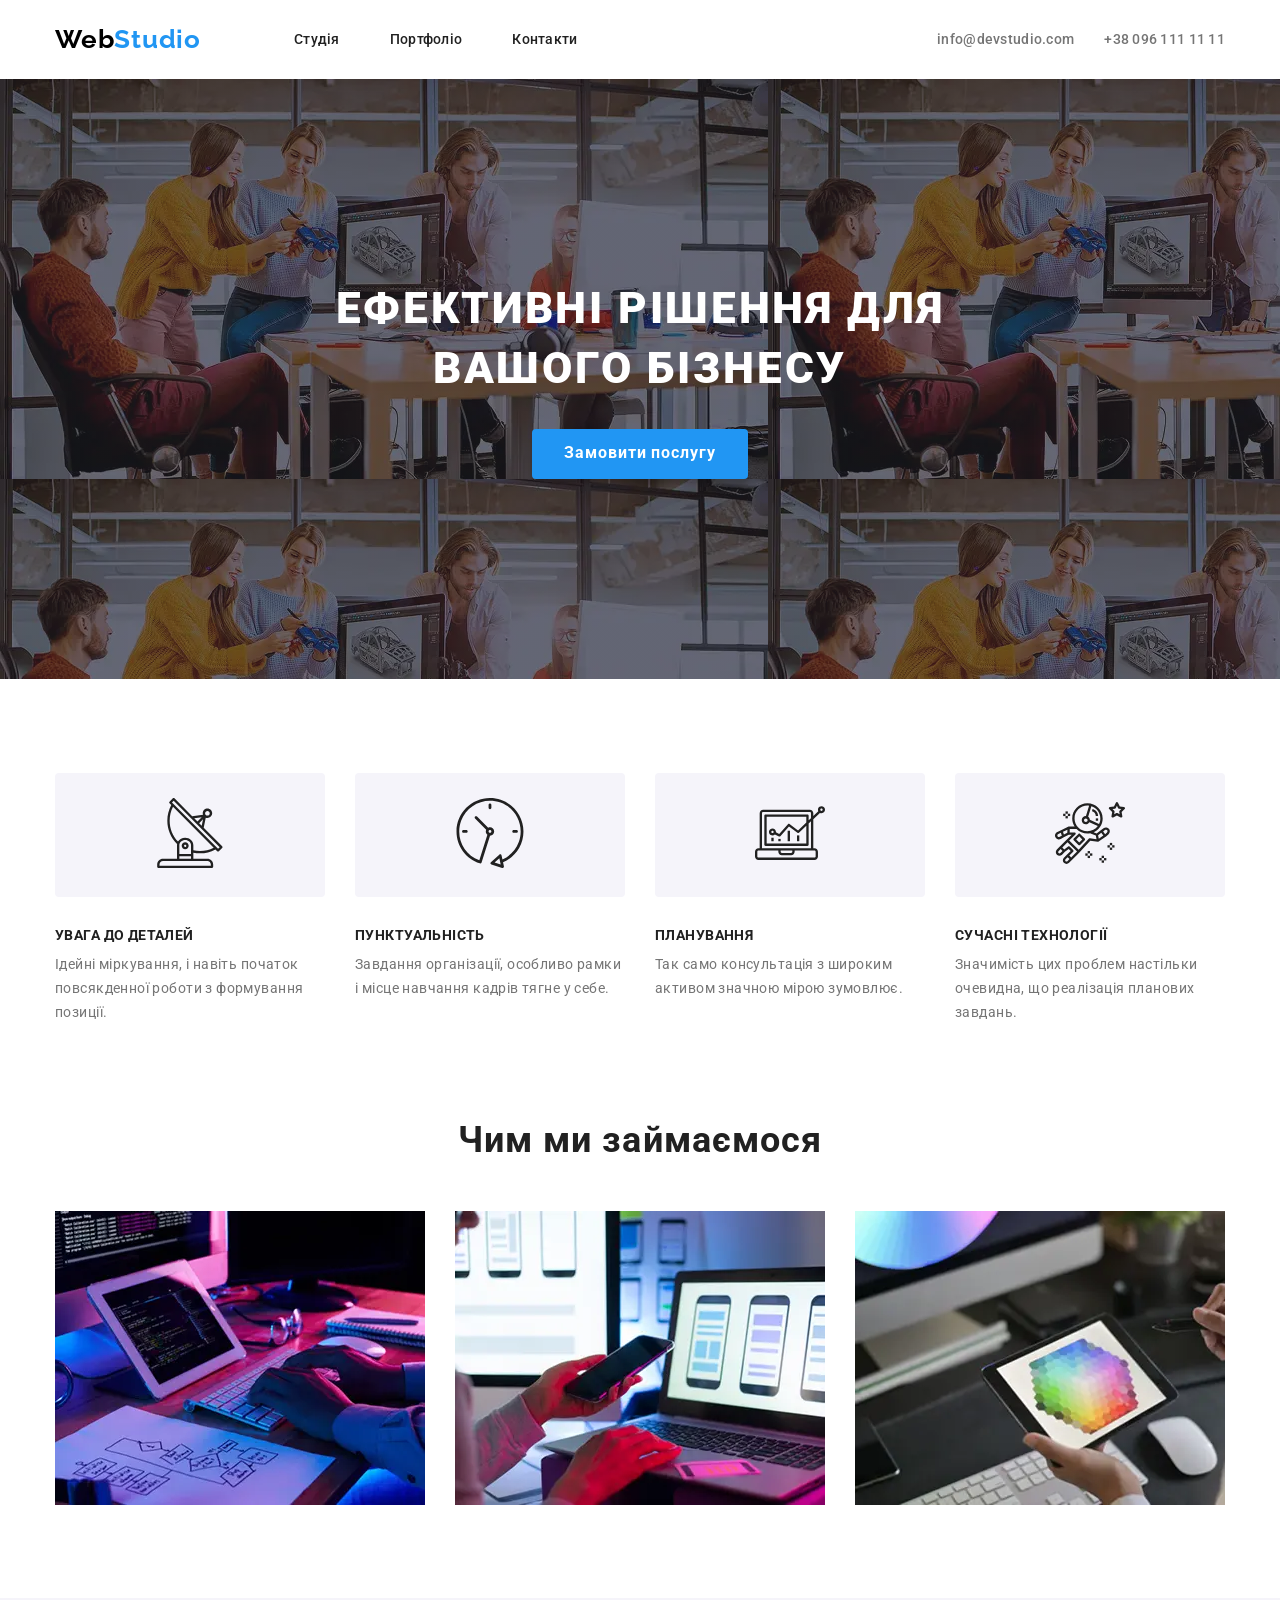
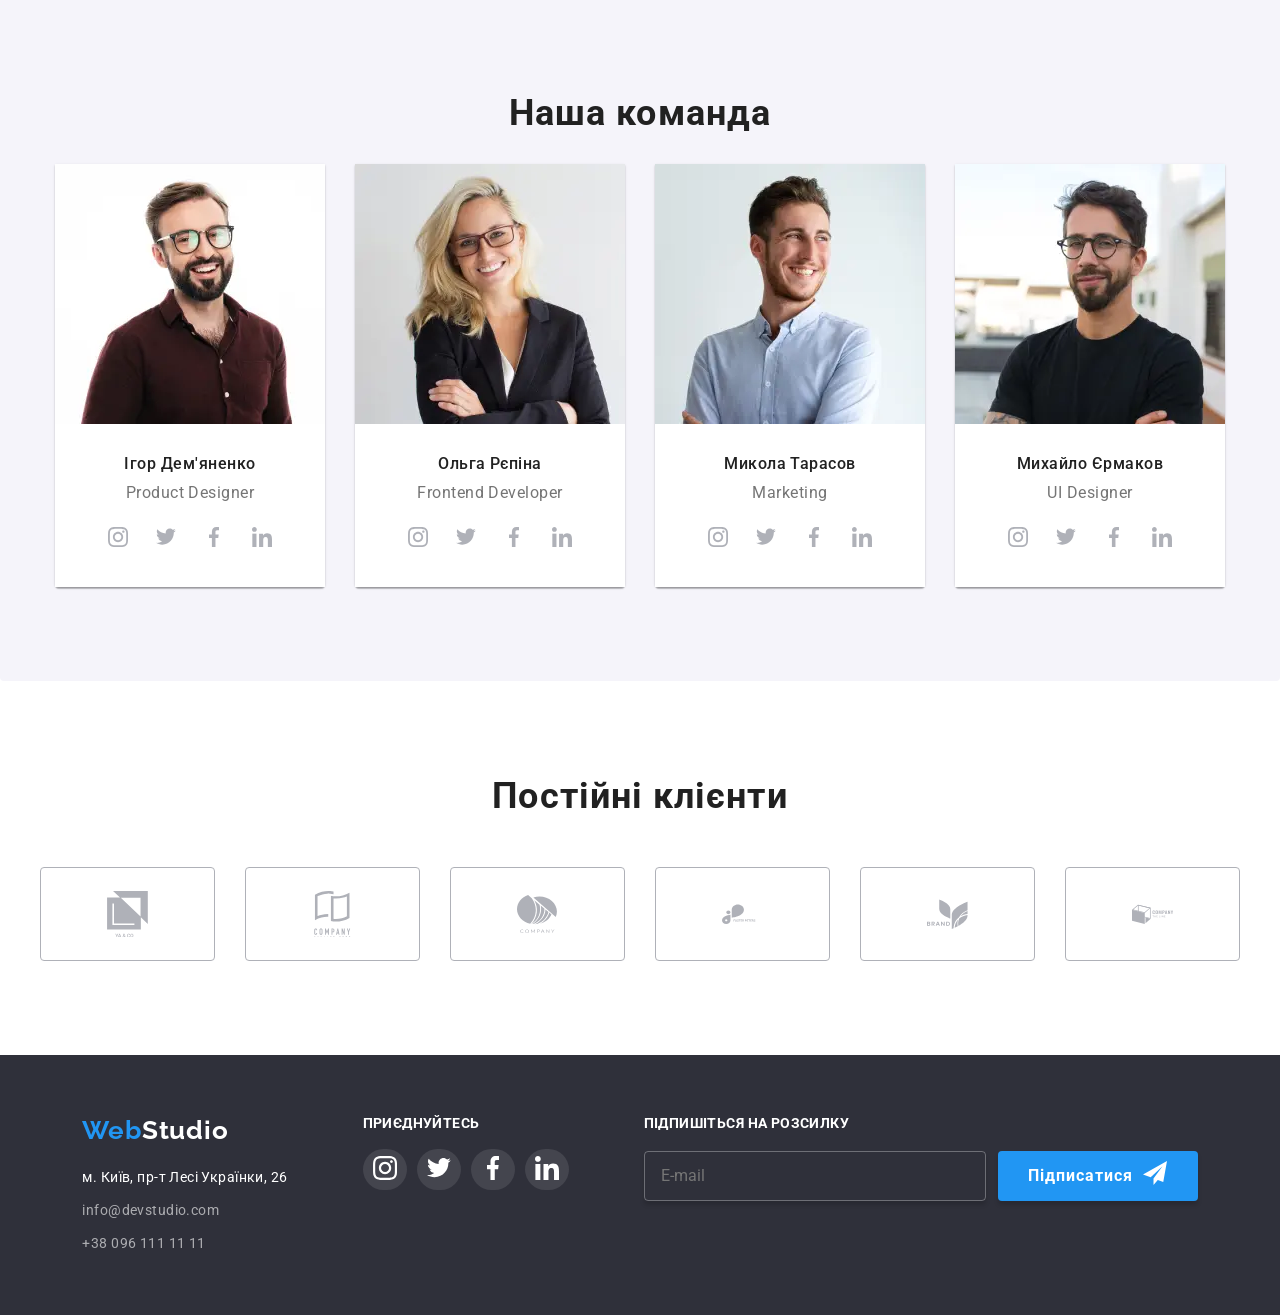
==== commit c96877d9: "робота з препроцессором" ====
--- a/index.html
+++ b/index.html
@@ -464,7 +464,8 @@
     <svg class="footer__icon">
     <use href="./icons/symbol-defs.svg#telegram"></use>
   </svg></button>
-
+</form>
+</footer>
                          <!-- MODALS -->
 
 
@@ -486,7 +487,7 @@
 
 <label class="modal__label">
   Телефон
-  <input type="tel" class="modal-input">
+  <input type="tel" class="modal__input">
 </label>
 
 
--- a/style/main.min.css
+++ b/style/main.min.css
@@ -1 +1 @@
-.body{font-family:"Roboto",sans-serif}.container{max-width:1200px;padding-left:15px;padding-right:15px;margin:0 auto}@media(min-width: 480px){.container{width:480px}}@media(min-width: 768px){.container{width:768px}}@media(min-width: 1200px){.container{width:1200px}}a{text-decoration:none}ul{list-style:none;margin:0;padding:0}h1,h2,h3,p{margin:0}img{display:block;width:100%}address{font-style:normal}button{cursor:pointer;border:none}:root{--secondary-color: #2196f3;--base-color: #000000;--logo-color: #fff;--footer-color: #2f303a;--text-color: #212121;--secondary-text-color: #757575;--contacts-color: rgba(255, 255, 255, 0.6);--icon-fill:#AFB1B8;--icon-bg:#F5F4FA}.advantages{margin:0 auto;padding-top:60px;padding-bottom:60px}@media(min-width: 1200px){.advantages{padding-top:94px;padding-bottom:94px}}.advantages__list{display:flex;gap:30px;flex-wrap:wrap}.advantages__subtitle{margin:0 auto;color:var(--text-color);font-size:14px;font-style:normal;font-weight:700;line-height:normal;letter-spacing:.42px;margin-bottom:10px;text-transform:uppercase}@media(min-width: 768px){.advantages__subtitle{text-align:start}}.advantages__text{line-height:1.71;color:var(--secondary-text-color);font-style:normal;font-weight:400;font-size:14px;letter-spacing:.42px}@media(min-width: 480px){.advantages__item{width:450px}}@media(min-width: 768px){.advantages__item{width:354px}}@media(min-width: 1200px){.advantages__item{width:270px}}.advantages__icon{width:70px;height:70px;fill:var(--text-color)}.advantages__box{border-radius:4px;background:var(--icon-bg);text-align:center;padding:25px 100px;margin-bottom:30px}.burger__btn{display:flex;flex-direction:column;gap:5px;background:none;border:none;cursor:pointer;padding:4px}.burger__line{display:block;width:24px;height:2px;background:#333;transition:transform .3s ease,opacity .3s ease}.btn{display:inline-block;padding:12px 28px;border-radius:8px;font-size:15px;font-weight:600;cursor:pointer;border:none;transition:opacity .2s}.burger__modal{width:100%;height:auto;background-color:#fff;position:fixed;top:50%;left:50%;transform:translate(-50%, -50%);transition-property:transform;transition-duration:600ms;padding:40px}.burger__list{display:flex;flex-direction:column;gap:32px}.burger__link{color:var(--text-color);text-align:center;font-family:Roboto;font-size:40px;font-style:normal;font-weight:500;line-height:normal;letter-spacing:.8px}.burger__list{margin-bottom:302px}.bg__contact{display:inline-block;color:var(--secondary-text-color);font-family:Roboto;font-size:24px;font-style:normal;font-weight:500;line-height:normal;letter-spacing:.48px;transition:transform 170ms ease}.bg__list{display:flex;flex-direction:column;gap:32px}.burger__link:hover{color:var(--secondary-color);transition:color;transition-duration:170ms;transition-timing-function:ease}.bg__contact:hover{color:var(--secondary-color);transform:scale(1.1)}.second__backdrop{background-color:rgba(0,0,0,.5);width:100%;height:100%;position:fixed;top:0;left:0}.close{font-size:10px;position:absolute;right:10px;top:15px;background-color:rgba(0,0,0,0);border:none}.is__hidden .modal{transform:translate(-50%, -900px) scale(0.3)}.bg__close{border:none;font-weight:600;background-color:rgba(0,0,0,0);color:var(--text-color);font-size:25px;position:absolute;top:21px;right:25.33px}.is__hidden .burger__modal{transform:translate(-50%, -900px) scale(0.3)}@media(min-width: 480px){.is__hidden .burger__modal .burger__btn{margin-left:276px}}@media(min-width: 768px){.is__hidden .burger__modal .burger__btn{margin-left:0px}.is__hidden .burger__modal .burger__btn{display:none;visibility:hidden}}@media(min-width: 1200px){.is__hidden .burger__modal .burger__btn{display:none;visibility:hidden}}.client .container{padding:60px 0}@media(min-width: 1200px){.client .container{padding:94px 0}}.client__title{color:var(--text-color);text-align:center;font-family:Roboto;font-size:36px;font-style:normal;font-weight:700;line-height:normal;letter-spacing:1.08px;margin-bottom:50px}.client__icon{display:block;width:41px;height:46.7px;text-align:center;align-items:center;margin:0 auto;fill:var(--icon-fill)}.client__item{padding:22.4px 65px;border-radius:4px;width:100%;border:1px solid var(--icon-fill)}.client__item:nth-child(4) .client__item{width:70.4px;height:40.6px;align-items:center;justify-content:center;display:flex}.client__list{display:grid;grid-template-columns:repeat(2, 1fr);justify-content:center;gap:30px}@media(max-width: 480px){.client__list{grid-template-columns:repeat(1, 1fr)}}@media(min-width: 480px){.client__list{flex-direction:column;flex-wrap:wrap;grid-template-columns:repeat(2, 1fr)}}@media(min-width: 768px){.client__list{grid-template-columns:repeat(3, 1fr)}}@media(min-width: 1200px){.client__list{grid-template-columns:repeat(6, 1fr)}}.client__item:hover{border:1px solid var(--secondary-color);transition:translate;transition-duration:400ms;transition-timing-function:ease}.client__item:hover .client__icon{fill:var(--secondary-color)}.footer{background-color:var(--footer-color);padding-bottom:60px;padding-top:60px}.footer .container{display:flex;flex-wrap:wrap;justify-content:center;gap:75px}.footer__box{text-align:center}@media(min-width: 1200px){.footer__box{text-align:start}}.footer__logo{width:145px;height:31px}.footer__list{margin-top:20px;display:flex;flex-direction:column;line-height:1,7;gap:9px}.footer__logo{color:var(--logo-color);font-family:Raleway;font-size:26px;font-style:normal;font-weight:700;line-height:normal;letter-spacing:.78px}.footer__span{color:var(--secondary-color)}.footer__adress{color:var(--logo-color);font-size:14px;font-style:normal;font-weight:400;line-height:24px;letter-spacing:.42px}.footer__contact{color:var(--contacts-color);font-size:14px;font-style:normal;font-weight:400;line-height:24px;letter-spacing:.42px}.footer__icon{width:20px;height:20px;fill:#fff}.footer__wrap{display:flex;flex-direction:column;gap:25px}.footer__socials{display:flex;gap:10px;align-content:center}.footer__form{display:flex;flex-wrap:wrap;flex-direction:column;gap:12px}@media(min-width: 1200px){.footer__form{flex-direction:row}}.footer__input{background-color:rgba(0,0,0,0);border-radius:4px;border:1px solid hsla(0,0%,100%,.3);background:rgba(33,150,243,0);box-shadow:0 4px 4px 0 rgba(0,0,0,.15);padding-top:15px;padding-bottom:15px;padding-left:16px;width:100%}@media(min-width: 1200px){.footer__input{width:342px}}.footer__btn{color:var(--logo-color);text-align:center;font-family:Roboto;font-size:16px;align-content:center;font-style:normal;font-weight:700;height:50px;width:200px;display:flex;justify-content:center;gap:10px;line-height:30px;letter-spacing:.96px;padding:10px 10px;border-radius:4px;background:var(--secondary-color);box-shadow:0 4px 4px 0 rgba(0,0,0,.15)}.footer .footer__icon{fill:var(--logo-color);width:24px;height:24px;text-align:center}.socials{padding:16px 10px 6px 10px;align-items:center;border-radius:999px;background-color:hsla(0,0%,100%,.1);transition:background-color 250ms ease}.socials:hover{background-color:var(--secondary-color)}.socials:hover .footer__icon{fill:#fff}.socials__title{color:var(--logo-color);font-family:Roboto;font-size:14px;font-style:normal;font-weight:700;line-height:normal;letter-spacing:.42px;text-transform:uppercase}.form__title{color:var(--logo-color);font-family:Roboto;font-size:14px;font-style:normal;font-weight:700;line-height:normal;letter-spacing:.42px;text-transform:uppercase;margin-bottom:20px}.header{padding-top:10px;padding-bottom:10px}@media(min-width: 768px){.header{padding-top:21px;padding-bottom:21px}}@media(min-width: 1200px){.header{padding-top:24px;padding-bottom:25px}}.header .container{display:flex;align-items:center}.header__logo{color:var(--base-color);margin-right:auto;font-family:Raleway;font-size:24px;font-style:normal;font-weight:700;line-height:normal;letter-spacing:.72px;text-decoration:none}@media(min-width: 768px){.header__logo{margin-right:88px}}@media(min-width: 1200px){.header__logo{font-size:26px;letter-spacing:.78px;margin-right:93px}}.header__span{color:var(--secondary-color)}.header__nav{text-decoration:none;display:none}@media(min-width: 768px){.header__nav{display:block}}.header__list{display:flex;gap:50px}.header__item{display:flex;gap:50px;position:relative}.header__link{color:var(--text-color);font-size:14px;font-style:normal;font-weight:500;line-height:normal;letter-spacing:.28px}.header__link:hover{color:var(--secondary-color)}.header__link:after{content:"";display:block;height:4px;width:100%;background-color:var(--secondary-color);position:absolute;bottom:-20px;opacity:0;transition-property:opacity;transition-duration:350ms;transition-timing-function:cubic-bezier(0.165, 0.84, 0.44, 1)}.header__link:hover::after{opacity:1}.header__contacts__list{display:none;margin-left:auto}@media(min-width: 768px){.header__contacts__list{display:flex;flex-direction:column;gap:10px}}@media(min-width: 1200px){.header__contacts__list{flex-direction:row;gap:30px}}.header__contact{color:var(--text-color);font-size:14px;font-style:normal;font-weight:500;line-height:normal;letter-spacing:.28px}.header__second__contact{color:var(--secondary-text-color);font-size:14px;font-style:normal;font-weight:500;line-height:normal;letter-spacing:.28px}.menu{width:55px;height:32px}.hero{display:flex;background-color:var(--footer-color);background:linear-gradient(rgba(47, 48, 58, 0.4), rgba(47, 48, 58, 0.4)),url(../images/mobile/hero-mobile@1x.webp);background-position:center;background-size:cover;background-repeat:no-repeat;padding-top:118px;padding-bottom:118px;min-height:60vh;background:linear-gradient(rgba(47, 48, 58, 0.4), rgba(47, 48, 58, 0.4)),url(../images/mobile/hero-mobile@2x.webp);background-size:cover;background-position:center}@media(min-device-pixel-ratio: 2),(min-resolution: 192dpi),(min-resolution: 2dppx){.hero .hero{background-image:url(../images/mobile/hero-mobile@2x.webp)}}@media(min-width: 1200px){.hero{padding-top:200px;padding-bottom:200px;background:linear-gradient(rgba(47, 48, 58, 0.4), rgba(47, 48, 58, 0.4)),url(../images/destop/hero-destop@1x.webp)}}@media(min-width: 768px){.hero{background:linear-gradient(rgba(47, 48, 58, 0.4), rgba(47, 48, 58, 0.4)),url(../images/tablet/hero-tablet@1x.webp)}}@media(min-width: 768px)and (min-device-pixel-ratio: 2),(min-width: 768px)and (min-resolution: 192dpi),(min-width: 768px)and (min-resolution: 2dppx){.hero{background-image:url(../images/tablet/hero-tablet@2x.webp)}}.hero__title{width:100%;margin:0 auto;margin-bottom:30px;font-size:26px;line-height:1.36;flex-shrink:0;color:var(--logo-color);text-align:center;font-style:normal;font-weight:900;letter-spacing:1.56px;text-transform:uppercase;animation-name:ScaleTitle;animation-duration:1000ms;animation-timing-function:cubic-bezier(0.25, 0.46, 0.45, 0.94)}@media(min-width: 480px){.hero__title{width:360px}}.hero__button{display:block;margin:0 auto;width:200px;height:50px;line-height:1.8;background-color:var(--secondary-color);color:var(--logo-color);font-style:normal;font-weight:700;font-size:16px;letter-spacing:.96px;border-radius:4px;box-shadow:0 4px 4px 0 rgba(0,0,0,.15);animation-name:BigButton;animation-timing-function:cubic-bezier(0.075, 0.82, 0.165, 1);animation-duration:1300ms;box-shadow:0 4px 4px 0 rgba(0,0,0,.15)}.hero__title{width:696px;font-size:44px;line-height:1.36;letter-spacing:2.64px}.hero__button{width:216px}@keyframes ScaleTitle{0%{transform:scale(1)}25%{transform:scale(1.2)}25%{transform:scale(1.3)}100%{transform:scale(1)}}@keyframes BigButton{0%{background-color:var(--secondary-color)}25%{background-color:#a2d5ff}50%{background-color:#fff;transform:scale(1.4)}75%{background-color:#3aa5fd;transform:scale(1.3)}100%{transform:scale(1)}}.backdrop{background-color:rgba(0,0,0,.5);width:100%;height:100%;position:fixed;top:0;left:0}.modal{width:100%;height:auto;background-color:#fff;position:absolute;top:50%;left:50%;transform:translate(-50%, -50%);transition-property:transform;transition-duration:600ms;padding:40px;box-shadow:0 1px 3px 0 rgba(0,0,0,.12),0 1px 1px 0 rgba(0,0,0,.14),0 2px 1px 0 rgba(0,0,0,.2)}.is__hidden{opacity:0;pointer-events:none}.close{font-size:10px;position:absolute;right:10px;top:15px;background-color:rgba(0,0,0,0);border:none}.is__hidden .modal{transform:translate(-50%, -900px) scale(0.3)}.modal__title{color:var(--text-color);text-align:center;font-size:20px;font-weight:700;line-height:30px;letter-spacing:.6px;width:370px}.modal__form{display:flex;flex-direction:column}.modal__label{display:flex;flex-direction:column;font-size:12px;font-style:normal;font-weight:500;line-height:normal;letter-spacing:.4px;color:var(--secondary-text-color);margin-top:12px}.modal__input{padding-top:15px;outline:1px --secondary-text-color}textarea{padding-bottom:80px;resize:none}.modal__button{color:var(--logo-color);text-align:center;font-family:Roboto;font-size:16px;font-style:normal;font-weight:700;line-height:30px;letter-spacing:.96px;padding:10px 52px;background-color:var(--secondary-color);color:var(--logo-color);border-radius:4px;box-shadow:0 4px 4px 0 rgba(0,0,0,.15);margin:auto;display:block}.modal__link{padding-bottom:30px}.checkbox__inp{font-family:Roboto;font-size:12px;font-style:normal;font-weight:500;line-height:normal;letter-spacing:.4px;color:var(--secondary-text-color);margin-top:12px;margin-bottom:12px}.close{font-size:25px;font-weight:600}@media(min-width: 480px){.close .modal{width:450px;height:609px}}@media(min-width: 768px){.close .modal{width:528px;height:581px}}@media(min-width: 1200px){.close .modal{width:528px;height:581px}}.team{padding-top:60px;padding-bottom:60px;background-color:#f5f4fa;border-radius:0 0 4px 4px}@media(min-width: 1200px){.team{padding-top:94px;padding-bottom:94px}}.team__title{margin-bottom:50px;display:flex;justify-content:center;color:var(--text-color);display:flex;text-align:center;font-size:28px;font-style:normal;font-weight:700;line-height:normal;letter-spacing:.84px}@media(min-width: 1200px){.team__title{margin-bottom:30px;font-size:36px;letter-spacing:1.08px}}.team__list{display:grid;grid-template-columns:100%;gap:30px}@media(min-width: 768px){.team__list{grid-template-columns:repeat(2, 1fr)}}@media(min-width: 1200px){.team__list{grid-template-columns:repeat(4, 1fr)}}.team__item{border-radius:0 0 4px 4px;box-shadow:0 1px 3px 0 rgba(0,0,0,.12),0 1px 1px 0 rgba(0,0,0,.14),0 2px 1px 0 rgba(0,0,0,.2)}.team__subtitle{color:var(--text-color);text-align:center;font-size:16px;font-style:normal;font-weight:500;line-height:normal;letter-spacing:.48px;margin-bottom:10px}.team__text{color:var(--secondary-text-color);text-align:center;font-size:16px;font-style:normal;font-weight:400;line-height:normal;letter-spacing:.48px}.team__icon{width:20px;height:20px;fill:var(--icon-fill)}.team__icon{width:20px;height:20px;fill:var(--icon-fill)}.team__social{padding:9px 9px 6px 9px;align-items:center;border-radius:999px;background-color:rgba(0,0,0,0);transition:background-color 250ms ease}.team__social:hover{background-color:var(--secondary-color)}.team__social:hover .team__icon{fill:#fff}.team__box{display:flex;gap:10px;justify-content:center;margin-top:16px}.wrap{padding-top:30px;padding-bottom:30px;background-color:var(--logo-color)}.work{padding-bottom:93px;display:none}@media(min-width: 1200px){.work{display:block}}.work__title{color:var(--text-color);text-align:center;font-size:36px;font-style:normal;font-weight:700;line-height:normal;letter-spacing:1.08px;margin-bottom:50px}.work__list{display:flex;width:1170px;margin:0 auto;gap:30px}.work__image{width:370px;height:294px}.cards{padding-bottom:60px;padding-top:60px}.box{align-items:start;flex-wrap:wrap;gap:8px;margin-bottom:15px}.main__button{padding-bottom:6px;padding-top:6px;padding-left:22px;padding-right:22px;line-height:1.6;border-radius:4px;background:#f5f4fa;color:#212121;text-align:center;font-family:Roboto;font-style:normal;font-weight:500;letter-spacing:.48px;animation-name:CrazyButtons;animation-duration:1200ms;animation-timing-function:cubic-bezier(0.6, 0.04, 0.98, 0.335)}@keyframes CrazyButtons{0%{opacity:0}25%{opacity:0}50%{transform:scale(1.2);opacity:1}75%{transform:scale(1.3)}100%{transform:translate(0);opacity:1}}.main__button:hover{transition:transform,box-shadow;transition-duration:250ms;transform:scale(1.05);transition-timing-function:ease;background-color:var(--secondary-color);color:var(--logo-color);border-radius:4px;box-shadow:0 3px 1px 0 rgba(0,0,0,.1),0 1px 2px 0 rgba(0,0,0,.08),0 2px 2px 0 rgba(0,0,0,.12)}.main__subtitle{line-height:2;color:var(--text-color);font-size:18px;font-style:normal;font-weight:700;line-height:36px;letter-spacing:1.08px;margin-bottom:4px}.wrapper{padding-top:20px;padding-bottom:19px;padding-left:23px;padding-right:23px}.content__wrapper{overflow:hidden}.main__list{display:grid;grid-template-columns:100%;gap:30px}.main__item{outline:1px solid #eee}.main__item:hover{box-shadow:0 1px 1px 0 rgba(0,0,0,.12),0 4px 4px 0 rgba(0,0,0,.06),1px 4px 6px 0 rgba(0,0,0,.16);transition:box-shadow,transform;transform:scale(1.2);transition-duration:300ms;transition-timing-function:ease}.text{position:absolute;top:0;left:0;background-color:rgba(33,150,243,.9);width:100%;height:auto;padding-bottom:63px;padding-top:63px;padding-left:33px;padding-right:33px;color:var(--logo-color);font-family:Roboto;font-size:18px;font-style:normal;font-weight:400;line-height:28px;letter-spacing:.54px;transform:translateY(600px);transition:transform .6s ease}.main__item:hover .text{transform:translateY(0)}.content__wrapper{position:relative}.main__image{width:100%;height:auto}.main__text{line-height:1,8;color:var(--secondary-text-color);font-size:16px;font-style:normal;font-weight:400;line-height:30px;letter-spacing:.48px}@media(min-width: 480px){.main__text .main-list{grid-template-columns:repeat(1, 1fr)}}@media(min-width: 768px){.main__text .box{flex-wrap:nowrap;display:flex;margin-bottom:50px;justify-content:center}.main__text .main__list{display:grid;grid-template-columns:repeat(2, 1fr)}}@media(min-width: 1200px){.main__text .cards{padding-bottom:94px;padding-top:94px}.main__text .main__list{display:grid;grid-template-columns:repeat(3, 1fr);justify-content:center}}/*# sourceMappingURL=main.min.css.map */+.body{font-family:"Roboto",sans-serif}.container{max-width:1200px;padding-left:15px;padding-right:15px;margin:0 auto}@media(min-width: 480px){.container{width:480px}}@media(min-width: 768px){.container{width:768px}}@media(min-width: 1200px){.container{width:1200px}}a{text-decoration:none}ul{list-style:none;margin:0;padding:0}h1,h2,h3,p{margin:0}img{display:block;width:100%}address{font-style:normal}button{cursor:pointer;border:none}:root{--secondary-color: #2196f3;--base-color: #000000;--logo-color: #fff;--footer-color: #2f303a;--text-color: #212121;--secondary-text-color: #757575;--contacts-color: rgba(255, 255, 255, 0.6);--icon-fill:#AFB1B8;--icon-bg:#F5F4FA}.advantages{margin:0 auto;padding-top:60px;padding-bottom:60px}@media(min-width: 1200px){.advantages{padding-top:94px;padding-bottom:94px}}.advantages__list{display:flex;gap:30px;flex-wrap:wrap}.advantages__subtitle{margin:0 auto;color:var(--text-color);font-size:14px;font-style:normal;font-weight:700;line-height:normal;letter-spacing:.42px;margin-bottom:10px;text-transform:uppercase}@media(min-width: 768px){.advantages__subtitle{text-align:start}}.advantages__text{line-height:1.71;color:var(--secondary-text-color);font-style:normal;font-weight:400;font-size:14px;letter-spacing:.42px}@media(min-width: 480px){.advantages__item{width:450px}}@media(min-width: 768px){.advantages__item{width:354px}}@media(min-width: 1200px){.advantages__item{width:270px}}.advantages__icon{width:70px;height:70px;fill:var(--text-color)}.advantages__box{border-radius:4px;background:var(--icon-bg);text-align:center;padding:25px 100px;margin-bottom:30px}.burger__btn{display:flex;flex-direction:column;gap:5px;background:none;border:none;cursor:pointer;padding:4px}@media(min-width: 480px){.burger__btn{margin-left:276px}}@media(min-width: 768px){.burger__btn{display:none;visibility:hidden}}.burger__line{display:block;width:24px;height:2px;background:#333;transition:transform .3s ease,opacity .3s ease}.btn{display:inline-block;padding:12px 28px;border-radius:8px;font-size:15px;font-weight:600;cursor:pointer;border:none;transition:opacity .2s}.burger__modal{width:100%;height:auto;background-color:#fff;position:fixed;top:50%;left:50%;transform:translate(-50%, -50%);transition-property:transform;transition-duration:600ms;padding:40px}.burger__list{display:flex;flex-direction:column;gap:32px}.burger__link{color:var(--text-color);text-align:center;font-family:Roboto;font-size:40px;font-style:normal;font-weight:500;line-height:normal;letter-spacing:.8px}.burger__list{margin-bottom:302px}.bg__contact{display:inline-block;color:var(--secondary-text-color);font-family:Roboto;font-size:24px;font-style:normal;font-weight:500;line-height:normal;letter-spacing:.48px;transition:transform 170ms ease}.bg__list{display:flex;flex-direction:column;gap:32px}.burger__link:hover{color:var(--secondary-color);transition:color;transition-duration:170ms;transition-timing-function:ease}.bg__contact:hover{color:var(--secondary-color);transform:scale(1.1)}.second__backdrop{background-color:rgba(0,0,0,.5);width:100%;height:100%;position:fixed;top:0;left:0}.close{font-size:10px;position:absolute;right:10px;top:15px;background-color:rgba(0,0,0,0);border:none}.is__hidden .modal{transform:translate(-50%, -900px) scale(0.3)}.bg__close{border:none;font-weight:600;background-color:rgba(0,0,0,0);color:var(--text-color);font-size:25px;position:absolute;top:21px;right:25.33px}.is__hidden .burger__modal{transform:translate(-50%, -900px) scale(0.3)}.client .container{padding:60px 0}@media(min-width: 1200px){.client .container{padding:94px 0}}.client__title{color:var(--text-color);text-align:center;font-family:Roboto;font-size:36px;font-style:normal;font-weight:700;line-height:normal;letter-spacing:1.08px;margin-bottom:50px}.client__icon{display:block;width:41px;height:46.7px;text-align:center;align-items:center;margin:0 auto;fill:var(--icon-fill)}.client__item{padding:22.4px 65px;border-radius:4px;width:100%;border:1px solid var(--icon-fill)}.client__item:nth-child(4) .client__item{width:70.4px;height:40.6px;align-items:center;justify-content:center;display:flex}.client__list{display:grid;grid-template-columns:repeat(2, 1fr);justify-content:center;gap:30px}@media(max-width: 480px){.client__list{grid-template-columns:repeat(1, 1fr)}}@media(min-width: 480px){.client__list{flex-direction:column;flex-wrap:wrap;grid-template-columns:repeat(2, 1fr)}}@media(min-width: 768px){.client__list{grid-template-columns:repeat(3, 1fr)}}@media(min-width: 1200px){.client__list{grid-template-columns:repeat(6, 1fr)}}.client__item:hover{border:1px solid var(--secondary-color);transition:translate;transition-duration:400ms;transition-timing-function:ease}.client__item:hover .client__icon{fill:var(--secondary-color)}.footer{background-color:var(--footer-color);padding-bottom:60px;padding-top:60px}.footer .container{display:flex;flex-wrap:wrap;justify-content:center;gap:75px}.footer__box{text-align:center}@media(min-width: 1200px){.footer__box{text-align:start}}.footer__logo{width:145px;height:31px}.footer__list{margin-top:20px;display:flex;flex-direction:column;line-height:1,7;gap:9px}.footer__logo{color:var(--logo-color);font-family:Raleway;font-size:26px;font-style:normal;font-weight:700;line-height:normal;letter-spacing:.78px}.footer__span{color:var(--secondary-color)}.footer__adress{color:var(--logo-color);font-size:14px;font-style:normal;font-weight:400;line-height:24px;letter-spacing:.42px}.footer__contact{color:var(--contacts-color);font-size:14px;font-style:normal;font-weight:400;line-height:24px;letter-spacing:.42px}.footer__icon{width:20px;height:20px;fill:#fff}.footer__wrap{display:flex;flex-direction:column;gap:25px}.footer__socials{display:flex;gap:10px;align-content:center}.footer__form{display:flex;flex-wrap:wrap;flex-direction:column;gap:12px}@media(min-width: 1200px){.footer__form{flex-direction:row}}.footer__input{background-color:rgba(0,0,0,0);border-radius:4px;border:1px solid hsla(0,0%,100%,.3);background:rgba(33,150,243,0);box-shadow:0 4px 4px 0 rgba(0,0,0,.15);padding-top:15px;padding-bottom:15px;padding-left:16px;width:100%}@media(min-width: 1200px){.footer__input{width:342px}}.footer__btn{color:var(--logo-color);text-align:center;font-family:Roboto;font-size:16px;align-content:center;font-style:normal;font-weight:700;height:50px;width:200px;display:flex;justify-content:center;gap:10px;line-height:30px;letter-spacing:.96px;padding:10px 10px;border-radius:4px;background:var(--secondary-color);box-shadow:0 4px 4px 0 rgba(0,0,0,.15)}.footer .footer__icon{fill:var(--logo-color);width:24px;height:24px;text-align:center}.socials{padding:16px 10px 6px 10px;align-items:center;border-radius:999px;background-color:hsla(0,0%,100%,.1);transition:background-color 250ms ease}.socials:hover{background-color:var(--secondary-color)}.socials:hover .footer__icon{fill:#fff}.socials__title{color:var(--logo-color);font-family:Roboto;font-size:14px;font-style:normal;font-weight:700;line-height:normal;letter-spacing:.42px;text-transform:uppercase}.form__title{color:var(--logo-color);font-family:Roboto;font-size:14px;font-style:normal;font-weight:700;line-height:normal;letter-spacing:.42px;text-transform:uppercase;margin-bottom:20px}.header{padding-top:10px;padding-bottom:10px}@media(min-width: 768px){.header{padding-top:21px;padding-bottom:21px}}@media(min-width: 1200px){.header{padding-top:24px;padding-bottom:25px}}.header .container{display:flex;align-items:center}.header__logo{color:var(--base-color);margin-right:auto;font-family:Raleway;font-size:24px;font-style:normal;font-weight:700;line-height:normal;letter-spacing:.72px;text-decoration:none}@media(min-width: 768px){.header__logo{margin-right:88px}}@media(min-width: 1200px){.header__logo{font-size:26px;letter-spacing:.78px;margin-right:93px}}.header__span{color:var(--secondary-color)}.header__nav{text-decoration:none;display:none}@media(min-width: 768px){.header__nav{display:block}}.header__list{display:flex;gap:50px}.header__item{display:flex;gap:50px;position:relative}.header__link{color:var(--text-color);font-size:14px;font-style:normal;font-weight:500;line-height:normal;letter-spacing:.28px}.header__link:hover{color:var(--secondary-color)}.header__link:after{content:"";display:block;height:4px;width:100%;background-color:var(--secondary-color);position:absolute;bottom:-20px;opacity:0;transition-property:opacity;transition-duration:350ms;transition-timing-function:cubic-bezier(0.165, 0.84, 0.44, 1)}.header__link:hover::after{opacity:1}.header__contacts__list{display:none;margin-left:auto}@media(min-width: 768px){.header__contacts__list{display:flex;flex-direction:column;gap:10px}}@media(min-width: 1200px){.header__contacts__list{flex-direction:row;gap:30px}}.header__contact{color:var(--text-color);font-size:14px;font-style:normal;font-weight:500;line-height:normal;letter-spacing:.28px}.header__second__contact{color:var(--secondary-text-color);font-size:14px;font-style:normal;font-weight:500;line-height:normal;letter-spacing:.28px}.menu{width:55px;height:32px}.hero{display:flex;background-color:var(--footer-color);background:linear-gradient(rgba(47, 48, 58, 0.4), rgba(47, 48, 58, 0.4)),url(../images/mobile/hero-mobile@1x.webp);background-position:center;background-size:cover;background-repeat:no-repeat;padding-top:118px;padding-bottom:118px;min-height:60vh;background:linear-gradient(rgba(47, 48, 58, 0.4), rgba(47, 48, 58, 0.4)),url(../images/mobile/hero-mobile@2x.webp);background-size:cover;background-position:center}@media(min-device-pixel-ratio: 2),(min-resolution: 192dpi),(min-resolution: 2dppx){.hero .hero{background-image:url(../images/mobile/hero-mobile@2x.webp)}}@media(min-width: 1200px){.hero{padding-top:200px;padding-bottom:200px;background:linear-gradient(rgba(47, 48, 58, 0.4), rgba(47, 48, 58, 0.4)),url(../images/destop/hero-destop@1x.webp)}}@media(min-width: 768px){.hero{background:linear-gradient(rgba(47, 48, 58, 0.4), rgba(47, 48, 58, 0.4)),url(../images/tablet/hero-tablet@1x.webp)}}@media(min-width: 768px)and (min-device-pixel-ratio: 2),(min-width: 768px)and (min-resolution: 192dpi),(min-width: 768px)and (min-resolution: 2dppx){.hero{background-image:url(../images/tablet/hero-tablet@2x.webp)}}.hero__title{width:100%;margin:0 auto;margin-bottom:30px;font-size:26px;line-height:1.36;flex-shrink:0;color:var(--logo-color);text-align:center;font-style:normal;font-weight:900;letter-spacing:1.56px;text-transform:uppercase;animation-name:ScaleTitle;animation-duration:1000ms;animation-timing-function:cubic-bezier(0.25, 0.46, 0.45, 0.94)}@media(min-width: 480px){.hero__title{width:360px}}.hero__button{display:block;margin:0 auto;width:200px;height:50px;line-height:1.8;background-color:var(--secondary-color);color:var(--logo-color);font-style:normal;font-weight:700;font-size:16px;letter-spacing:.96px;border-radius:4px;box-shadow:0 4px 4px 0 rgba(0,0,0,.15);animation-name:BigButton;animation-timing-function:cubic-bezier(0.075, 0.82, 0.165, 1);animation-duration:1300ms;box-shadow:0 4px 4px 0 rgba(0,0,0,.15)}.hero__title{width:696px;font-size:44px;line-height:1.36;letter-spacing:2.64px}.hero__button{width:216px}@keyframes ScaleTitle{0%{transform:scale(1)}25%{transform:scale(1.2)}25%{transform:scale(1.3)}100%{transform:scale(1)}}@keyframes BigButton{0%{background-color:var(--secondary-color)}25%{background-color:#a2d5ff}50%{background-color:#fff;transform:scale(1.4)}75%{background-color:#3aa5fd;transform:scale(1.3)}100%{transform:scale(1)}}.backdrop{background-color:rgba(0,0,0,.5);width:100%;height:100%;position:fixed;top:0;left:0}.modal{width:100%;height:auto;background-color:#fff;position:absolute;top:50%;left:50%;transform:translate(-50%, -50%);transition-property:transform;transition-duration:600ms;padding:40px;box-shadow:0 1px 3px 0 rgba(0,0,0,.12),0 1px 1px 0 rgba(0,0,0,.14),0 2px 1px 0 rgba(0,0,0,.2)}@media(min-width: 480px){.modal{width:450px;height:609px}}@media(min-width: 768px){.modal{width:528px;height:581px}}@media(min-width: 1200px){.modal{width:528px;height:581px}}.modal__title{color:var(--text-color);text-align:center;font-size:20px;font-weight:700;line-height:30px;letter-spacing:.6px;width:370px}.modal__form{display:flex;flex-direction:column}.modal__label{display:flex;flex-direction:column;font-size:12px;font-style:normal;font-weight:500;line-height:normal;letter-spacing:.4px;color:var(--secondary-text-color);margin-top:12px}.modal__input{padding-top:15px;outline:1px --secondary-text-color}.modal__button{color:var(--logo-color);text-align:center;font-family:Roboto;font-size:16px;font-style:normal;font-weight:700;line-height:30px;letter-spacing:.96px;padding:10px 52px;background-color:var(--secondary-color);color:var(--logo-color);border-radius:4px;box-shadow:0 4px 4px 0 rgba(0,0,0,.15);margin:auto;display:block}.modal__link{padding-bottom:30px}.is__hidden{opacity:0;pointer-events:none}.is__hidden .modal{transform:translate(-50%, -900px) scale(0.3)}.close{font-size:10px;position:absolute;right:10px;top:15px;background-color:rgba(0,0,0,0);border:none}.checkbox__inp{font-family:Roboto;font-size:12px;font-style:normal;font-weight:500;line-height:normal;letter-spacing:.4px;color:var(--secondary-text-color);margin-top:12px;margin-bottom:12px}.close{font-size:25px;font-weight:600}.team{padding-top:60px;padding-bottom:60px;background-color:#f5f4fa;border-radius:0 0 4px 4px}@media(min-width: 1200px){.team{padding-top:94px;padding-bottom:94px}}.team__title{margin-bottom:50px;display:flex;justify-content:center;color:var(--text-color);display:flex;text-align:center;font-size:28px;font-style:normal;font-weight:700;line-height:normal;letter-spacing:.84px}@media(min-width: 1200px){.team__title{margin-bottom:30px;font-size:36px;letter-spacing:1.08px}}.team__list{display:grid;grid-template-columns:100%;gap:30px}@media(min-width: 768px){.team__list{grid-template-columns:repeat(2, 1fr)}}@media(min-width: 1200px){.team__list{grid-template-columns:repeat(4, 1fr)}}.team__item{border-radius:0 0 4px 4px;box-shadow:0 1px 3px 0 rgba(0,0,0,.12),0 1px 1px 0 rgba(0,0,0,.14),0 2px 1px 0 rgba(0,0,0,.2)}.team__subtitle{color:var(--text-color);text-align:center;font-size:16px;font-style:normal;font-weight:500;line-height:normal;letter-spacing:.48px;margin-bottom:10px}.team__text{color:var(--secondary-text-color);text-align:center;font-size:16px;font-style:normal;font-weight:400;line-height:normal;letter-spacing:.48px}.team__icon{width:20px;height:20px;fill:var(--icon-fill)}.team__icon{width:20px;height:20px;fill:var(--icon-fill)}.team__social{padding:9px 9px 6px 9px;align-items:center;border-radius:999px;background-color:rgba(0,0,0,0);transition:background-color 250ms ease}.team__social:hover{background-color:var(--secondary-color)}.team__social:hover .team__icon{fill:#fff}.team__box{display:flex;gap:10px;justify-content:center;margin-top:16px}.wrap{padding-top:30px;padding-bottom:30px;background-color:var(--logo-color)}.work{padding-bottom:93px;display:none}@media(min-width: 1200px){.work{display:block}}.work__title{color:var(--text-color);text-align:center;font-size:36px;font-style:normal;font-weight:700;line-height:normal;letter-spacing:1.08px;margin-bottom:50px}.work__list{display:flex;width:1170px;margin:0 auto;gap:30px}.work__image{width:370px;height:294px}.cards{padding-bottom:60px;padding-top:60px}@media(min-width: 1200px){.cards{padding-bottom:94px;padding-top:94px}}.box{align-items:start;flex-wrap:wrap;gap:8px;margin-bottom:15px}@media(min-width: 768px){.box{flex-wrap:nowrap;display:flex;margin-bottom:50px;justify-content:center}}.main__button{padding-bottom:6px;padding-top:6px;padding-left:22px;padding-right:22px;line-height:1.6;border-radius:4px;background:#f5f4fa;color:#212121;text-align:center;font-family:Roboto;font-style:normal;font-weight:500;letter-spacing:.48px;animation-name:CrazyButtons;animation-duration:1200ms;animation-timing-function:cubic-bezier(0.6, 0.04, 0.98, 0.335)}@keyframes CrazyButtons{0%{opacity:0}25%{opacity:0}50%{transform:scale(1.2);opacity:1}75%{transform:scale(1.3)}100%{transform:translate(0);opacity:1}}.main__button:hover{transition:transform,box-shadow;transition-duration:250ms;transform:scale(1.05);transition-timing-function:ease;background-color:var(--secondary-color);color:var(--logo-color);border-radius:4px;box-shadow:0 3px 1px 0 rgba(0,0,0,.1),0 1px 2px 0 rgba(0,0,0,.08),0 2px 2px 0 rgba(0,0,0,.12)}.main__subtitle{line-height:2;color:var(--text-color);font-size:18px;font-style:normal;font-weight:700;line-height:36px;letter-spacing:1.08px;margin-bottom:4px}.wrapper{padding-top:20px;padding-bottom:19px;padding-left:23px;padding-right:23px}.content__wrapper{overflow:hidden}.main__list{display:grid;grid-template-columns:100%;gap:30px}@media(min-width: 480px){.main__list{grid-template-columns:repeat(1, 1fr)}}@media(min-width: 768px){.main__list{grid-template-columns:repeat(2, 1fr)}}@media(min-width: 1200px){.main__list{grid-template-columns:repeat(3, 1fr);justify-content:center}}.main__item{outline:1px solid #eee}.main__item:hover{box-shadow:0 1px 1px 0 rgba(0,0,0,.12),0 4px 4px 0 rgba(0,0,0,.06),1px 4px 6px 0 rgba(0,0,0,.16);transition:box-shadow,transform;transform:scale(1.2);transition-duration:300ms;transition-timing-function:ease}.text{position:absolute;top:0;left:0;background-color:rgba(33,150,243,.9);width:100%;height:auto;padding-bottom:63px;padding-top:63px;padding-left:33px;padding-right:33px;color:var(--logo-color);font-family:Roboto;font-size:18px;font-style:normal;font-weight:400;line-height:28px;letter-spacing:.54px;transform:translateY(600px);transition:transform .6s ease}.main__item:hover .text{transform:translateY(0)}.content__wrapper{position:relative}.main__image{width:100%;height:auto}.main__text{line-height:1,8;color:var(--secondary-text-color);font-size:16px;font-style:normal;font-weight:400;line-height:30px;letter-spacing:.48px}/*# sourceMappingURL=main.min.css.map */
--- a/style/main.css
+++ b/style/main.css
@@ -8,7 +8,6 @@
   padding-left: 15px;
   padding-right: 15px;
   margin: 0 auto;
-  /* outline: 1px solid red; */
 }
 @media (min-width: 480px) {
   .container {
@@ -142,6 +141,17 @@
   border: none;
   cursor: pointer;
   padding: 4px;
+}
+@media (min-width: 480px) {
+  .burger__btn {
+    margin-left: 276px;
+  }
+}
+@media (min-width: 768px) {
+  .burger__btn {
+    display: none;
+    visibility: hidden;
+  }
 }
 
 .burger__line {
@@ -263,26 +273,6 @@
 
 .is__hidden .burger__modal {
   transform: translate(-50%, -900px) scale(0.3);
-}
-@media (min-width: 480px) {
-  .is__hidden .burger__modal .burger__btn {
-    margin-left: 276px;
-  }
-}
-@media (min-width: 768px) {
-  .is__hidden .burger__modal .burger__btn {
-    margin-left: 0px;
-  }
-  .is__hidden .burger__modal .burger__btn {
-    display: none;
-    visibility: hidden;
-  }
-}
-@media (min-width: 1200px) {
-  .is__hidden .burger__modal .burger__btn {
-    display: none;
-    visibility: hidden;
-  }
 }
 
 .client .container {
@@ -800,25 +790,24 @@
   padding: 40px;
   box-shadow: 0 1px 3px 0 rgba(0, 0, 0, 0.12), 0 1px 1px 0 rgba(0, 0, 0, 0.14), 0 2px 1px 0 rgba(0, 0, 0, 0.2);
 }
-
-.is__hidden {
-  opacity: 0;
-  pointer-events: none;
-}
-
-.close {
-  font-size: 10px;
-  position: absolute;
-  right: 10px;
-  top: 15px;
-  background-color: transparent;
-  border: none;
-}
-
-.is__hidden .modal {
-  transform: translate(-50%, -900px) scale(0.3);
-}
-
+@media (min-width: 480px) {
+  .modal {
+    width: 450px;
+    height: 609px;
+  }
+}
+@media (min-width: 768px) {
+  .modal {
+    width: 528px;
+    height: 581px;
+  }
+}
+@media (min-width: 1200px) {
+  .modal {
+    width: 528px;
+    height: 581px;
+  }
+}
 .modal__title {
   color: var(--text-color);
   text-align: center;
@@ -828,12 +817,10 @@
   letter-spacing: 0.6px;
   width: 370px;
 }
-
 .modal__form {
   display: flex;
   flex-direction: column;
 }
-
 .modal__label {
   display: flex;
   flex-direction: column;
@@ -845,17 +832,10 @@
   color: var(--secondary-text-color);
   margin-top: 12px;
 }
-
 .modal__input {
   padding-top: 15px;
   outline: 1px --secondary-text-color;
 }
-
-textarea {
-  padding-bottom: 80px;
-  resize: none;
-}
-
 .modal__button {
   color: var(--logo-color);
   text-align: center;
@@ -873,9 +853,26 @@
   margin: auto;
   display: block;
 }
-
 .modal__link {
   padding-bottom: 30px;
+}
+
+.is__hidden {
+  opacity: 0;
+  pointer-events: none;
+}
+
+.is__hidden .modal {
+  transform: translate(-50%, -900px) scale(0.3);
+}
+
+.close {
+  font-size: 10px;
+  position: absolute;
+  right: 10px;
+  top: 15px;
+  background-color: transparent;
+  border: none;
 }
 
 .checkbox__inp {
@@ -893,24 +890,6 @@
 .close {
   font-size: 25px;
   font-weight: 600;
-}
-@media (min-width: 480px) {
-  .close .modal {
-    width: 450px;
-    height: 609px;
-  }
-}
-@media (min-width: 768px) {
-  .close .modal {
-    width: 528px;
-    height: 581px;
-  }
-}
-@media (min-width: 1200px) {
-  .close .modal {
-    width: 528px;
-    height: 581px;
-  }
 }
 
 .team {
@@ -1053,12 +1032,26 @@
   padding-bottom: 60px;
   padding-top: 60px;
 }
+@media (min-width: 1200px) {
+  .cards {
+    padding-bottom: 94px;
+    padding-top: 94px;
+  }
+}
 
 .box {
   align-items: start;
   flex-wrap: wrap;
   gap: 8px;
   margin-bottom: 15px;
+}
+@media (min-width: 768px) {
+  .box {
+    flex-wrap: nowrap;
+    display: flex;
+    margin-bottom: 50px;
+    justify-content: center;
+  }
 }
 
 .main__button {
@@ -1136,6 +1129,22 @@
   display: grid;
   grid-template-columns: 100%;
   gap: 30px;
+}
+@media (min-width: 480px) {
+  .main__list {
+    grid-template-columns: repeat(1, 1fr);
+  }
+}
+@media (min-width: 768px) {
+  .main__list {
+    grid-template-columns: repeat(2, 1fr);
+  }
+}
+@media (min-width: 1200px) {
+  .main__list {
+    grid-template-columns: repeat(3, 1fr);
+    justify-content: center;
+  }
 }
 
 .main__item {
@@ -1193,32 +1202,4 @@
   font-weight: 400;
   line-height: 30px;
   letter-spacing: 0.48px;
-}
-@media (min-width: 480px) {
-  .main__text .main-list {
-    grid-template-columns: repeat(1, 1fr);
-  }
-}
-@media (min-width: 768px) {
-  .main__text .box {
-    flex-wrap: nowrap;
-    display: flex;
-    margin-bottom: 50px;
-    justify-content: center;
-  }
-  .main__text .main__list {
-    display: grid;
-    grid-template-columns: repeat(2, 1fr);
-  }
-}
-@media (min-width: 1200px) {
-  .main__text .cards {
-    padding-bottom: 94px;
-    padding-top: 94px;
-  }
-  .main__text .main__list {
-    display: grid;
-    grid-template-columns: repeat(3, 1fr);
-    justify-content: center;
-  }
 }/*# sourceMappingURL=main.css.map */
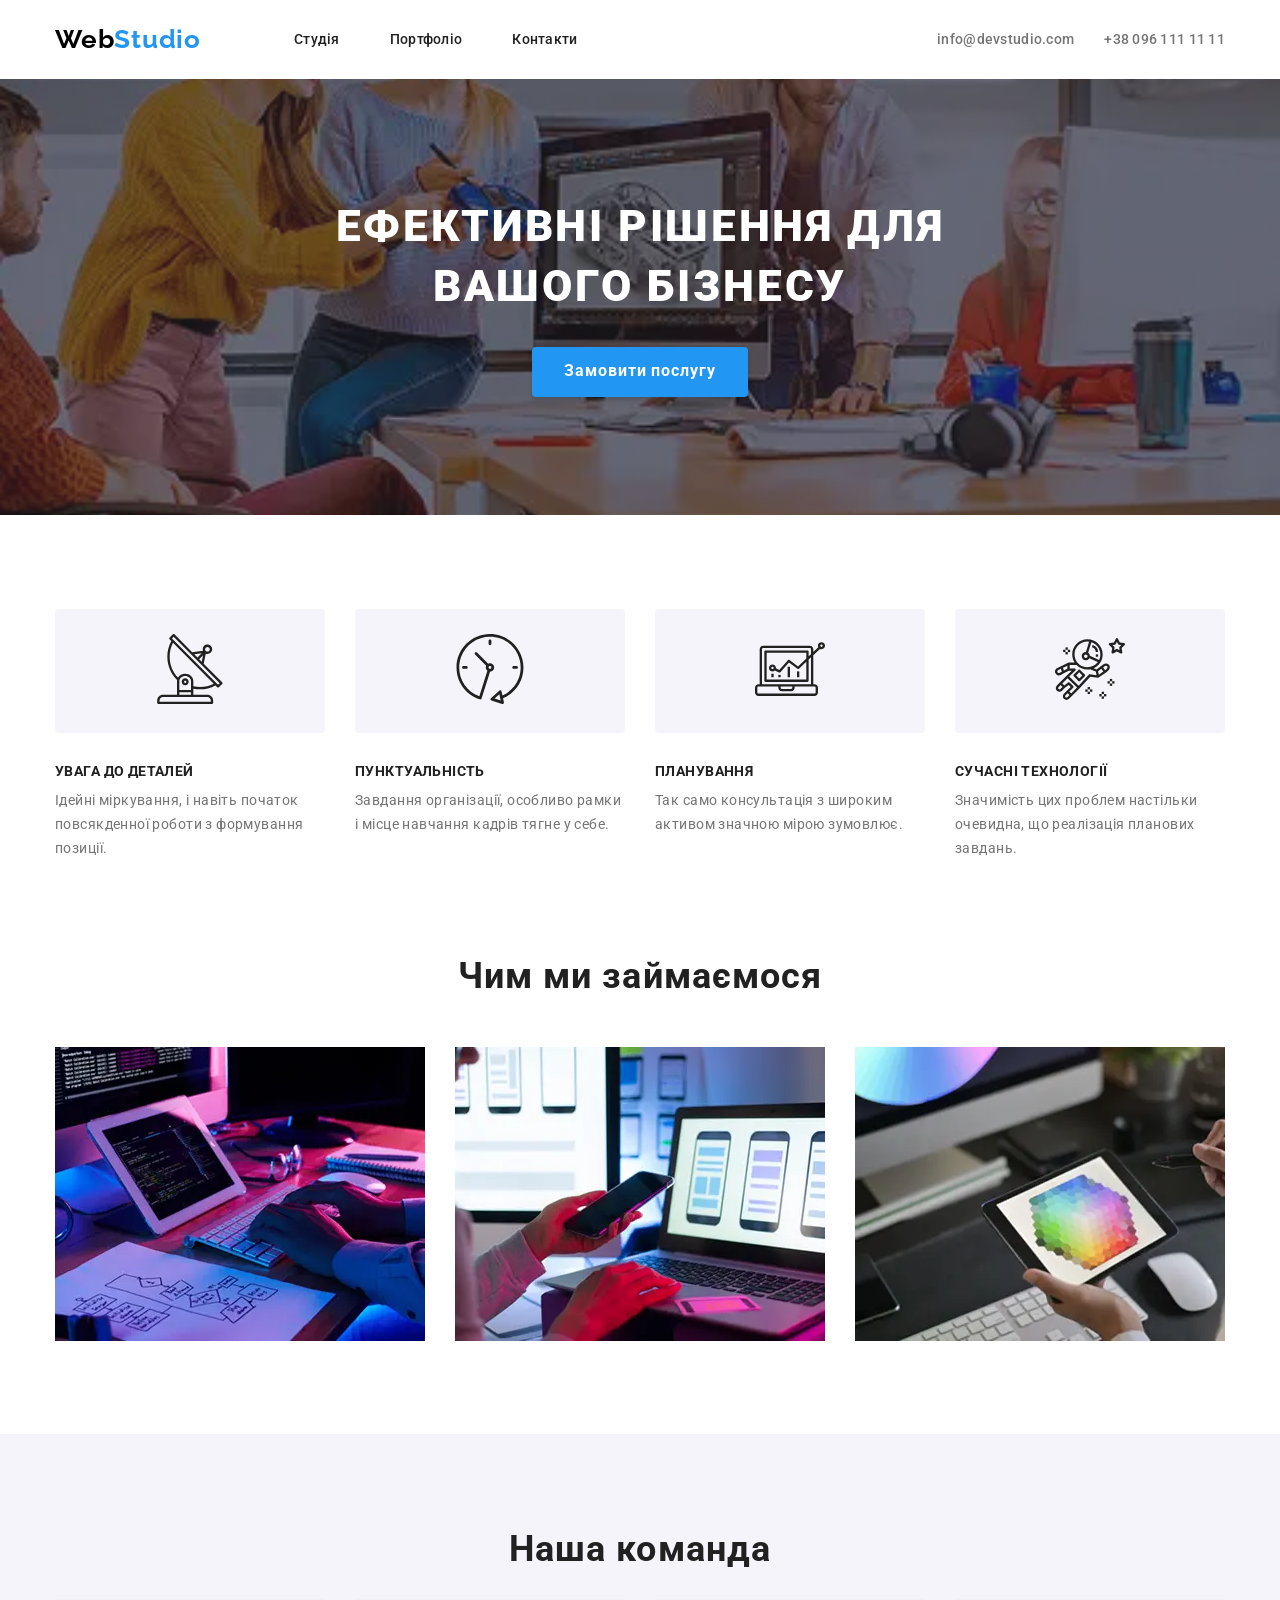
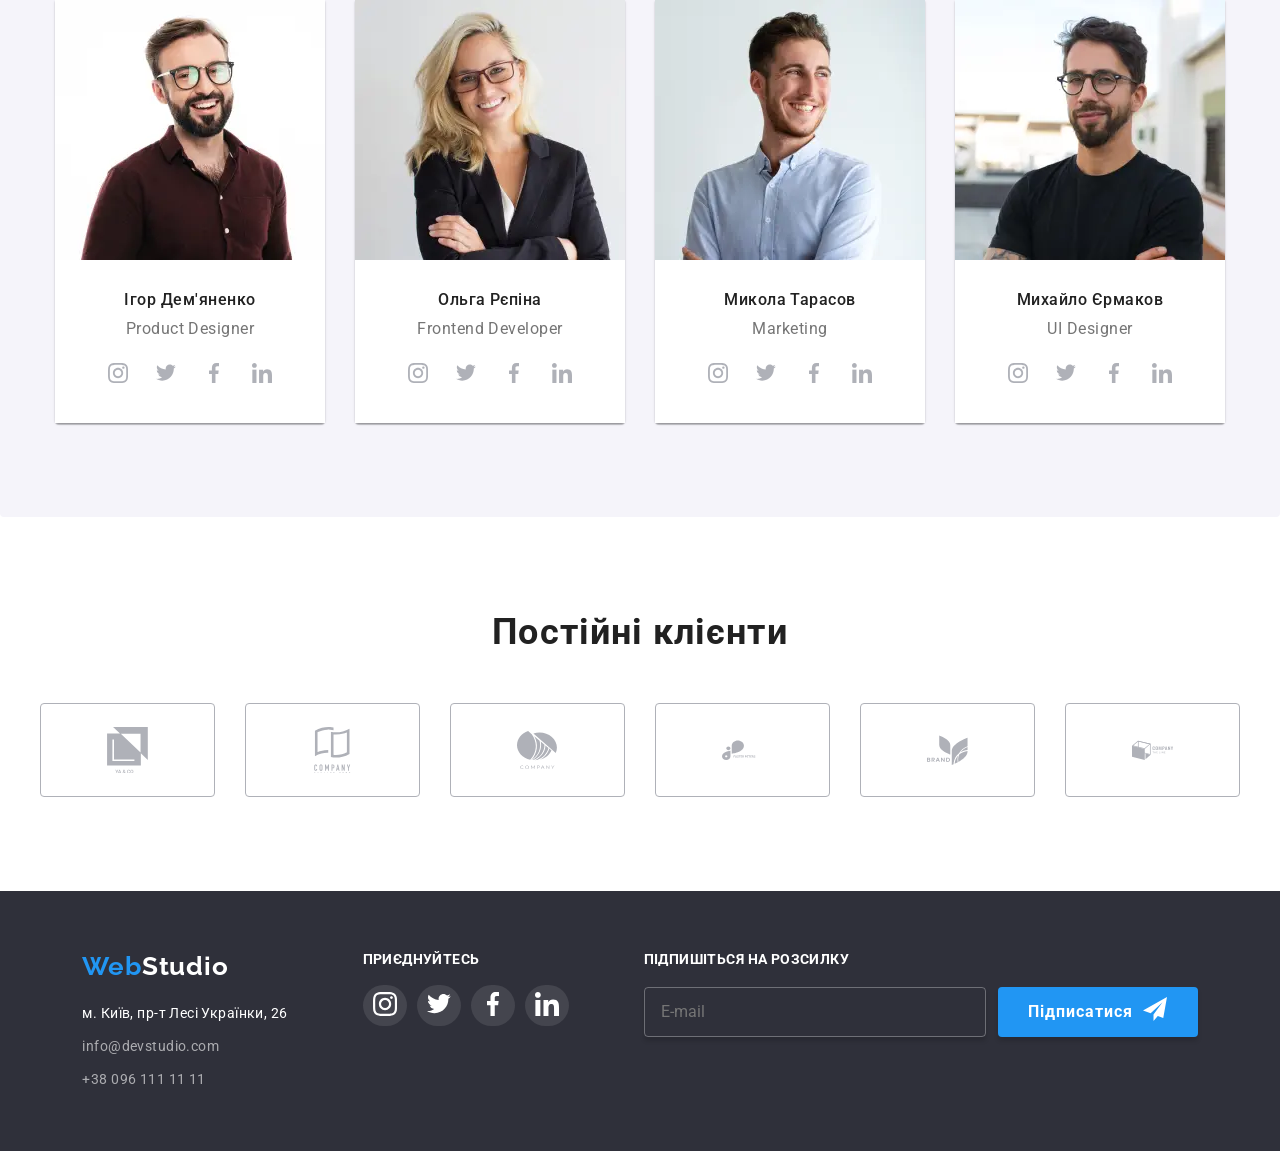
==== commit c577857a: "закінчення роботи з препроцессором" ====
--- a/index.html
+++ b/index.html
@@ -67,8 +67,7 @@
       </div>                                                                        
     </header>
     <main>
-      <section class="hero"  data-aos="fade-up"
-     data-aos-duration="3000">
+      <section class="hero">
         <div class="container">
           <h1 class="hero__title">Ефективні рішення для вашого бізнесу</h1>
           <button class="hero__button" data-modal-open>Замовити послугу</button>
--- a/style/main.min.css
+++ b/style/main.min.css
@@ -1 +1 @@
-.body{font-family:"Roboto",sans-serif}.container{max-width:1200px;padding-left:15px;padding-right:15px;margin:0 auto}@media(min-width: 480px){.container{width:480px}}@media(min-width: 768px){.container{width:768px}}@media(min-width: 1200px){.container{width:1200px}}a{text-decoration:none}ul{list-style:none;margin:0;padding:0}h1,h2,h3,p{margin:0}img{display:block;width:100%}address{font-style:normal}button{cursor:pointer;border:none}:root{--secondary-color: #2196f3;--base-color: #000000;--logo-color: #fff;--footer-color: #2f303a;--text-color: #212121;--secondary-text-color: #757575;--contacts-color: rgba(255, 255, 255, 0.6);--icon-fill:#AFB1B8;--icon-bg:#F5F4FA}.advantages{margin:0 auto;padding-top:60px;padding-bottom:60px}@media(min-width: 1200px){.advantages{padding-top:94px;padding-bottom:94px}}.advantages__list{display:flex;gap:30px;flex-wrap:wrap}.advantages__subtitle{margin:0 auto;color:var(--text-color);font-size:14px;font-style:normal;font-weight:700;line-height:normal;letter-spacing:.42px;margin-bottom:10px;text-transform:uppercase}@media(min-width: 768px){.advantages__subtitle{text-align:start}}.advantages__text{line-height:1.71;color:var(--secondary-text-color);font-style:normal;font-weight:400;font-size:14px;letter-spacing:.42px}@media(min-width: 480px){.advantages__item{width:450px}}@media(min-width: 768px){.advantages__item{width:354px}}@media(min-width: 1200px){.advantages__item{width:270px}}.advantages__icon{width:70px;height:70px;fill:var(--text-color)}.advantages__box{border-radius:4px;background:var(--icon-bg);text-align:center;padding:25px 100px;margin-bottom:30px}.burger__btn{display:flex;flex-direction:column;gap:5px;background:none;border:none;cursor:pointer;padding:4px}@media(min-width: 480px){.burger__btn{margin-left:276px}}@media(min-width: 768px){.burger__btn{display:none;visibility:hidden}}.burger__line{display:block;width:24px;height:2px;background:#333;transition:transform .3s ease,opacity .3s ease}.btn{display:inline-block;padding:12px 28px;border-radius:8px;font-size:15px;font-weight:600;cursor:pointer;border:none;transition:opacity .2s}.burger__modal{width:100%;height:auto;background-color:#fff;position:fixed;top:50%;left:50%;transform:translate(-50%, -50%);transition-property:transform;transition-duration:600ms;padding:40px}.burger__list{display:flex;flex-direction:column;gap:32px}.burger__link{color:var(--text-color);text-align:center;font-family:Roboto;font-size:40px;font-style:normal;font-weight:500;line-height:normal;letter-spacing:.8px}.burger__list{margin-bottom:302px}.bg__contact{display:inline-block;color:var(--secondary-text-color);font-family:Roboto;font-size:24px;font-style:normal;font-weight:500;line-height:normal;letter-spacing:.48px;transition:transform 170ms ease}.bg__list{display:flex;flex-direction:column;gap:32px}.burger__link:hover{color:var(--secondary-color);transition:color;transition-duration:170ms;transition-timing-function:ease}.bg__contact:hover{color:var(--secondary-color);transform:scale(1.1)}.second__backdrop{background-color:rgba(0,0,0,.5);width:100%;height:100%;position:fixed;top:0;left:0}.close{font-size:10px;position:absolute;right:10px;top:15px;background-color:rgba(0,0,0,0);border:none}.is__hidden .modal{transform:translate(-50%, -900px) scale(0.3)}.bg__close{border:none;font-weight:600;background-color:rgba(0,0,0,0);color:var(--text-color);font-size:25px;position:absolute;top:21px;right:25.33px}.is__hidden .burger__modal{transform:translate(-50%, -900px) scale(0.3)}.client .container{padding:60px 0}@media(min-width: 1200px){.client .container{padding:94px 0}}.client__title{color:var(--text-color);text-align:center;font-family:Roboto;font-size:36px;font-style:normal;font-weight:700;line-height:normal;letter-spacing:1.08px;margin-bottom:50px}.client__icon{display:block;width:41px;height:46.7px;text-align:center;align-items:center;margin:0 auto;fill:var(--icon-fill)}.client__item{padding:22.4px 65px;border-radius:4px;width:100%;border:1px solid var(--icon-fill)}.client__item:nth-child(4) .client__item{width:70.4px;height:40.6px;align-items:center;justify-content:center;display:flex}.client__list{display:grid;grid-template-columns:repeat(2, 1fr);justify-content:center;gap:30px}@media(max-width: 480px){.client__list{grid-template-columns:repeat(1, 1fr)}}@media(min-width: 480px){.client__list{flex-direction:column;flex-wrap:wrap;grid-template-columns:repeat(2, 1fr)}}@media(min-width: 768px){.client__list{grid-template-columns:repeat(3, 1fr)}}@media(min-width: 1200px){.client__list{grid-template-columns:repeat(6, 1fr)}}.client__item:hover{border:1px solid var(--secondary-color);transition:translate;transition-duration:400ms;transition-timing-function:ease}.client__item:hover .client__icon{fill:var(--secondary-color)}.footer{background-color:var(--footer-color);padding-bottom:60px;padding-top:60px}.footer .container{display:flex;flex-wrap:wrap;justify-content:center;gap:75px}.footer__box{text-align:center}@media(min-width: 1200px){.footer__box{text-align:start}}.footer__logo{width:145px;height:31px}.footer__list{margin-top:20px;display:flex;flex-direction:column;line-height:1,7;gap:9px}.footer__logo{color:var(--logo-color);font-family:Raleway;font-size:26px;font-style:normal;font-weight:700;line-height:normal;letter-spacing:.78px}.footer__span{color:var(--secondary-color)}.footer__adress{color:var(--logo-color);font-size:14px;font-style:normal;font-weight:400;line-height:24px;letter-spacing:.42px}.footer__contact{color:var(--contacts-color);font-size:14px;font-style:normal;font-weight:400;line-height:24px;letter-spacing:.42px}.footer__icon{width:20px;height:20px;fill:#fff}.footer__wrap{display:flex;flex-direction:column;gap:25px}.footer__socials{display:flex;gap:10px;align-content:center}.footer__form{display:flex;flex-wrap:wrap;flex-direction:column;gap:12px}@media(min-width: 1200px){.footer__form{flex-direction:row}}.footer__input{background-color:rgba(0,0,0,0);border-radius:4px;border:1px solid hsla(0,0%,100%,.3);background:rgba(33,150,243,0);box-shadow:0 4px 4px 0 rgba(0,0,0,.15);padding-top:15px;padding-bottom:15px;padding-left:16px;width:100%}@media(min-width: 1200px){.footer__input{width:342px}}.footer__btn{color:var(--logo-color);text-align:center;font-family:Roboto;font-size:16px;align-content:center;font-style:normal;font-weight:700;height:50px;width:200px;display:flex;justify-content:center;gap:10px;line-height:30px;letter-spacing:.96px;padding:10px 10px;border-radius:4px;background:var(--secondary-color);box-shadow:0 4px 4px 0 rgba(0,0,0,.15)}.footer .footer__icon{fill:var(--logo-color);width:24px;height:24px;text-align:center}.socials{padding:16px 10px 6px 10px;align-items:center;border-radius:999px;background-color:hsla(0,0%,100%,.1);transition:background-color 250ms ease}.socials:hover{background-color:var(--secondary-color)}.socials:hover .footer__icon{fill:#fff}.socials__title{color:var(--logo-color);font-family:Roboto;font-size:14px;font-style:normal;font-weight:700;line-height:normal;letter-spacing:.42px;text-transform:uppercase}.form__title{color:var(--logo-color);font-family:Roboto;font-size:14px;font-style:normal;font-weight:700;line-height:normal;letter-spacing:.42px;text-transform:uppercase;margin-bottom:20px}.header{padding-top:10px;padding-bottom:10px}@media(min-width: 768px){.header{padding-top:21px;padding-bottom:21px}}@media(min-width: 1200px){.header{padding-top:24px;padding-bottom:25px}}.header .container{display:flex;align-items:center}.header__logo{color:var(--base-color);margin-right:auto;font-family:Raleway;font-size:24px;font-style:normal;font-weight:700;line-height:normal;letter-spacing:.72px;text-decoration:none}@media(min-width: 768px){.header__logo{margin-right:88px}}@media(min-width: 1200px){.header__logo{font-size:26px;letter-spacing:.78px;margin-right:93px}}.header__span{color:var(--secondary-color)}.header__nav{text-decoration:none;display:none}@media(min-width: 768px){.header__nav{display:block}}.header__list{display:flex;gap:50px}.header__item{display:flex;gap:50px;position:relative}.header__link{color:var(--text-color);font-size:14px;font-style:normal;font-weight:500;line-height:normal;letter-spacing:.28px}.header__link:hover{color:var(--secondary-color)}.header__link:after{content:"";display:block;height:4px;width:100%;background-color:var(--secondary-color);position:absolute;bottom:-20px;opacity:0;transition-property:opacity;transition-duration:350ms;transition-timing-function:cubic-bezier(0.165, 0.84, 0.44, 1)}.header__link:hover::after{opacity:1}.header__contacts__list{display:none;margin-left:auto}@media(min-width: 768px){.header__contacts__list{display:flex;flex-direction:column;gap:10px}}@media(min-width: 1200px){.header__contacts__list{flex-direction:row;gap:30px}}.header__contact{color:var(--text-color);font-size:14px;font-style:normal;font-weight:500;line-height:normal;letter-spacing:.28px}.header__second__contact{color:var(--secondary-text-color);font-size:14px;font-style:normal;font-weight:500;line-height:normal;letter-spacing:.28px}.menu{width:55px;height:32px}.hero{display:flex;background-color:var(--footer-color);background:linear-gradient(rgba(47, 48, 58, 0.4), rgba(47, 48, 58, 0.4)),url(../images/mobile/hero-mobile@1x.webp);background-position:center;background-size:cover;background-repeat:no-repeat;padding-top:118px;padding-bottom:118px;min-height:60vh;background:linear-gradient(rgba(47, 48, 58, 0.4), rgba(47, 48, 58, 0.4)),url(../images/mobile/hero-mobile@2x.webp);background-size:cover;background-position:center}@media(min-device-pixel-ratio: 2),(min-resolution: 192dpi),(min-resolution: 2dppx){.hero .hero{background-image:url(../images/mobile/hero-mobile@2x.webp)}}@media(min-width: 1200px){.hero{padding-top:200px;padding-bottom:200px;background:linear-gradient(rgba(47, 48, 58, 0.4), rgba(47, 48, 58, 0.4)),url(../images/destop/hero-destop@1x.webp)}}@media(min-width: 768px){.hero{background:linear-gradient(rgba(47, 48, 58, 0.4), rgba(47, 48, 58, 0.4)),url(../images/tablet/hero-tablet@1x.webp)}}@media(min-width: 768px)and (min-device-pixel-ratio: 2),(min-width: 768px)and (min-resolution: 192dpi),(min-width: 768px)and (min-resolution: 2dppx){.hero{background-image:url(../images/tablet/hero-tablet@2x.webp)}}.hero__title{width:100%;margin:0 auto;margin-bottom:30px;font-size:26px;line-height:1.36;flex-shrink:0;color:var(--logo-color);text-align:center;font-style:normal;font-weight:900;letter-spacing:1.56px;text-transform:uppercase;animation-name:ScaleTitle;animation-duration:1000ms;animation-timing-function:cubic-bezier(0.25, 0.46, 0.45, 0.94)}@media(min-width: 480px){.hero__title{width:360px}}.hero__button{display:block;margin:0 auto;width:200px;height:50px;line-height:1.8;background-color:var(--secondary-color);color:var(--logo-color);font-style:normal;font-weight:700;font-size:16px;letter-spacing:.96px;border-radius:4px;box-shadow:0 4px 4px 0 rgba(0,0,0,.15);animation-name:BigButton;animation-timing-function:cubic-bezier(0.075, 0.82, 0.165, 1);animation-duration:1300ms;box-shadow:0 4px 4px 0 rgba(0,0,0,.15)}.hero__title{width:696px;font-size:44px;line-height:1.36;letter-spacing:2.64px}.hero__button{width:216px}@keyframes ScaleTitle{0%{transform:scale(1)}25%{transform:scale(1.2)}25%{transform:scale(1.3)}100%{transform:scale(1)}}@keyframes BigButton{0%{background-color:var(--secondary-color)}25%{background-color:#a2d5ff}50%{background-color:#fff;transform:scale(1.4)}75%{background-color:#3aa5fd;transform:scale(1.3)}100%{transform:scale(1)}}.backdrop{background-color:rgba(0,0,0,.5);width:100%;height:100%;position:fixed;top:0;left:0}.modal{width:100%;height:auto;background-color:#fff;position:absolute;top:50%;left:50%;transform:translate(-50%, -50%);transition-property:transform;transition-duration:600ms;padding:40px;box-shadow:0 1px 3px 0 rgba(0,0,0,.12),0 1px 1px 0 rgba(0,0,0,.14),0 2px 1px 0 rgba(0,0,0,.2)}@media(min-width: 480px){.modal{width:450px;height:609px}}@media(min-width: 768px){.modal{width:528px;height:581px}}@media(min-width: 1200px){.modal{width:528px;height:581px}}.modal__title{color:var(--text-color);text-align:center;font-size:20px;font-weight:700;line-height:30px;letter-spacing:.6px;width:370px}.modal__form{display:flex;flex-direction:column}.modal__label{display:flex;flex-direction:column;font-size:12px;font-style:normal;font-weight:500;line-height:normal;letter-spacing:.4px;color:var(--secondary-text-color);margin-top:12px}.modal__input{padding-top:15px;outline:1px --secondary-text-color}.modal__button{color:var(--logo-color);text-align:center;font-family:Roboto;font-size:16px;font-style:normal;font-weight:700;line-height:30px;letter-spacing:.96px;padding:10px 52px;background-color:var(--secondary-color);color:var(--logo-color);border-radius:4px;box-shadow:0 4px 4px 0 rgba(0,0,0,.15);margin:auto;display:block}.modal__link{padding-bottom:30px}.is__hidden{opacity:0;pointer-events:none}.is__hidden .modal{transform:translate(-50%, -900px) scale(0.3)}.close{font-size:10px;position:absolute;right:10px;top:15px;background-color:rgba(0,0,0,0);border:none}.checkbox__inp{font-family:Roboto;font-size:12px;font-style:normal;font-weight:500;line-height:normal;letter-spacing:.4px;color:var(--secondary-text-color);margin-top:12px;margin-bottom:12px}.close{font-size:25px;font-weight:600}.team{padding-top:60px;padding-bottom:60px;background-color:#f5f4fa;border-radius:0 0 4px 4px}@media(min-width: 1200px){.team{padding-top:94px;padding-bottom:94px}}.team__title{margin-bottom:50px;display:flex;justify-content:center;color:var(--text-color);display:flex;text-align:center;font-size:28px;font-style:normal;font-weight:700;line-height:normal;letter-spacing:.84px}@media(min-width: 1200px){.team__title{margin-bottom:30px;font-size:36px;letter-spacing:1.08px}}.team__list{display:grid;grid-template-columns:100%;gap:30px}@media(min-width: 768px){.team__list{grid-template-columns:repeat(2, 1fr)}}@media(min-width: 1200px){.team__list{grid-template-columns:repeat(4, 1fr)}}.team__item{border-radius:0 0 4px 4px;box-shadow:0 1px 3px 0 rgba(0,0,0,.12),0 1px 1px 0 rgba(0,0,0,.14),0 2px 1px 0 rgba(0,0,0,.2)}.team__subtitle{color:var(--text-color);text-align:center;font-size:16px;font-style:normal;font-weight:500;line-height:normal;letter-spacing:.48px;margin-bottom:10px}.team__text{color:var(--secondary-text-color);text-align:center;font-size:16px;font-style:normal;font-weight:400;line-height:normal;letter-spacing:.48px}.team__icon{width:20px;height:20px;fill:var(--icon-fill)}.team__icon{width:20px;height:20px;fill:var(--icon-fill)}.team__social{padding:9px 9px 6px 9px;align-items:center;border-radius:999px;background-color:rgba(0,0,0,0);transition:background-color 250ms ease}.team__social:hover{background-color:var(--secondary-color)}.team__social:hover .team__icon{fill:#fff}.team__box{display:flex;gap:10px;justify-content:center;margin-top:16px}.wrap{padding-top:30px;padding-bottom:30px;background-color:var(--logo-color)}.work{padding-bottom:93px;display:none}@media(min-width: 1200px){.work{display:block}}.work__title{color:var(--text-color);text-align:center;font-size:36px;font-style:normal;font-weight:700;line-height:normal;letter-spacing:1.08px;margin-bottom:50px}.work__list{display:flex;width:1170px;margin:0 auto;gap:30px}.work__image{width:370px;height:294px}.cards{padding-bottom:60px;padding-top:60px}@media(min-width: 1200px){.cards{padding-bottom:94px;padding-top:94px}}.box{align-items:start;flex-wrap:wrap;gap:8px;margin-bottom:15px}@media(min-width: 768px){.box{flex-wrap:nowrap;display:flex;margin-bottom:50px;justify-content:center}}.main__button{padding-bottom:6px;padding-top:6px;padding-left:22px;padding-right:22px;line-height:1.6;border-radius:4px;background:#f5f4fa;color:#212121;text-align:center;font-family:Roboto;font-style:normal;font-weight:500;letter-spacing:.48px;animation-name:CrazyButtons;animation-duration:1200ms;animation-timing-function:cubic-bezier(0.6, 0.04, 0.98, 0.335)}@keyframes CrazyButtons{0%{opacity:0}25%{opacity:0}50%{transform:scale(1.2);opacity:1}75%{transform:scale(1.3)}100%{transform:translate(0);opacity:1}}.main__button:hover{transition:transform,box-shadow;transition-duration:250ms;transform:scale(1.05);transition-timing-function:ease;background-color:var(--secondary-color);color:var(--logo-color);border-radius:4px;box-shadow:0 3px 1px 0 rgba(0,0,0,.1),0 1px 2px 0 rgba(0,0,0,.08),0 2px 2px 0 rgba(0,0,0,.12)}.main__subtitle{line-height:2;color:var(--text-color);font-size:18px;font-style:normal;font-weight:700;line-height:36px;letter-spacing:1.08px;margin-bottom:4px}.wrapper{padding-top:20px;padding-bottom:19px;padding-left:23px;padding-right:23px}.content__wrapper{overflow:hidden}.main__list{display:grid;grid-template-columns:100%;gap:30px}@media(min-width: 480px){.main__list{grid-template-columns:repeat(1, 1fr)}}@media(min-width: 768px){.main__list{grid-template-columns:repeat(2, 1fr)}}@media(min-width: 1200px){.main__list{grid-template-columns:repeat(3, 1fr);justify-content:center}}.main__item{outline:1px solid #eee}.main__item:hover{box-shadow:0 1px 1px 0 rgba(0,0,0,.12),0 4px 4px 0 rgba(0,0,0,.06),1px 4px 6px 0 rgba(0,0,0,.16);transition:box-shadow,transform;transform:scale(1.2);transition-duration:300ms;transition-timing-function:ease}.text{position:absolute;top:0;left:0;background-color:rgba(33,150,243,.9);width:100%;height:auto;padding-bottom:63px;padding-top:63px;padding-left:33px;padding-right:33px;color:var(--logo-color);font-family:Roboto;font-size:18px;font-style:normal;font-weight:400;line-height:28px;letter-spacing:.54px;transform:translateY(600px);transition:transform .6s ease}.main__item:hover .text{transform:translateY(0)}.content__wrapper{position:relative}.main__image{width:100%;height:auto}.main__text{line-height:1,8;color:var(--secondary-text-color);font-size:16px;font-style:normal;font-weight:400;line-height:30px;letter-spacing:.48px}/*# sourceMappingURL=main.min.css.map */+.body{font-family:"Roboto",sans-serif}.container{max-width:1200px;padding-left:15px;padding-right:15px;margin:0 auto}@media(min-width: 480px){.container{width:480px}}@media(min-width: 768px){.container{width:768px}}@media(min-width: 1200px){.container{width:1200px}}a{text-decoration:none}ul{list-style:none;margin:0;padding:0}h1,h2,h3,p{margin:0}img{display:block;width:100%}address{font-style:normal}button{cursor:pointer;border:none}:root{--secondary-color: #2196f3;--base-color: #000000;--logo-color: #fff;--footer-color: #2f303a;--text-color: #212121;--secondary-text-color: #757575;--contacts-color: rgba(255, 255, 255, 0.6);--icon-fill:#AFB1B8;--icon-bg:#F5F4FA}.advantages{margin:0 auto;padding-top:60px;padding-bottom:60px}@media(min-width: 1200px){.advantages{padding-top:94px;padding-bottom:94px}}.advantages__list{display:flex;gap:30px;flex-wrap:wrap}.advantages__subtitle{margin:0 auto;color:var(--text-color);font-size:14px;font-style:normal;font-weight:700;line-height:normal;letter-spacing:.42px;margin-bottom:10px;text-transform:uppercase}@media(min-width: 768px){.advantages__subtitle{text-align:start}}.advantages__text{line-height:1.71;color:var(--secondary-text-color);font-style:normal;font-weight:400;font-size:14px;letter-spacing:.42px}@media(min-width: 480px){.advantages__item{width:450px}}@media(min-width: 768px){.advantages__item{width:354px}}@media(min-width: 1200px){.advantages__item{width:270px}}.advantages__icon{width:70px;height:70px;fill:var(--text-color)}.advantages__box{border-radius:4px;background:var(--icon-bg);text-align:center;padding:25px 100px;margin-bottom:30px}.burger__btn{display:flex;flex-direction:column;gap:5px;background:none;border:none;cursor:pointer;padding:4px}@media(min-width: 480px){.burger__btn{margin-left:276px}}@media(min-width: 768px){.burger__btn{display:none;visibility:hidden}}.burger__line{display:block;width:24px;height:2px;background:#333;transition:transform .3s ease,opacity .3s ease}.btn{display:inline-block;padding:12px 28px;border-radius:8px;font-size:15px;font-weight:600;cursor:pointer;border:none;transition:opacity .2s}.burger__modal{width:100%;height:auto;background-color:#fff;position:fixed;top:50%;left:50%;transform:translate(-50%, -50%);transition-property:transform;transition-duration:600ms;padding:40px}.burger__list{display:flex;flex-direction:column;gap:32px}.burger__link{color:var(--text-color);text-align:center;font-family:Roboto;font-size:40px;font-style:normal;font-weight:500;line-height:normal;letter-spacing:.8px}.burger__list{margin-bottom:302px}.bg__contact{display:inline-block;color:var(--secondary-text-color);font-family:Roboto;font-size:24px;font-style:normal;font-weight:500;line-height:normal;letter-spacing:.48px;transition:transform 170ms ease}.bg__list{display:flex;flex-direction:column;gap:32px}.burger__link:hover{color:var(--secondary-color);transition:color;transition-duration:170ms;transition-timing-function:ease}.bg__contact:hover{color:var(--secondary-color);transform:scale(1.1)}.second__backdrop{background-color:rgba(0,0,0,.5);width:100%;height:100%;position:fixed;top:0;left:0}.close{font-size:10px;position:absolute;right:10px;top:15px;background-color:rgba(0,0,0,0);border:none}.is__hidden .modal{transform:translate(-50%, -900px) scale(0.3)}.bg__close{border:none;font-weight:600;background-color:rgba(0,0,0,0);color:var(--text-color);font-size:25px;position:absolute;top:21px;right:25.33px}.is__hidden .burger__modal{transform:translate(-50%, -900px) scale(0.3)}.client .container{padding:60px 0}@media(min-width: 1200px){.client .container{padding:94px 0}}.client__title{color:var(--text-color);text-align:center;font-family:Roboto;font-size:36px;font-style:normal;font-weight:700;line-height:normal;letter-spacing:1.08px;margin-bottom:50px}.client__icon{display:block;width:41px;height:46.7px;text-align:center;align-items:center;margin:0 auto;fill:var(--icon-fill)}.client__item{padding:22.4px 65px;border-radius:4px;width:100%;border:1px solid var(--icon-fill)}.client__item:nth-child(4) .client__item{width:70.4px;height:40.6px;align-items:center;justify-content:center;display:flex}.client__list{display:grid;grid-template-columns:repeat(2, 1fr);justify-content:center;gap:30px}@media(max-width: 480px){.client__list{grid-template-columns:repeat(1, 1fr)}}@media(min-width: 480px){.client__list{flex-direction:column;flex-wrap:wrap;grid-template-columns:repeat(2, 1fr)}}@media(min-width: 768px){.client__list{grid-template-columns:repeat(3, 1fr)}}@media(min-width: 1200px){.client__list{grid-template-columns:repeat(6, 1fr)}}.client__item:hover{border:1px solid var(--secondary-color);transition:translate;transition-duration:400ms;transition-timing-function:ease}.client__item:hover .client__icon{fill:var(--secondary-color)}.footer{background-color:var(--footer-color);padding-bottom:60px;padding-top:60px}.footer .container{display:flex;flex-wrap:wrap;justify-content:center;gap:75px}.footer__box{text-align:center}@media(min-width: 1200px){.footer__box{text-align:start}}.footer__logo{width:145px;height:31px}.footer__list{margin-top:20px;display:flex;flex-direction:column;line-height:1,7;gap:9px}.footer__logo{color:var(--logo-color);font-family:Raleway;font-size:26px;font-style:normal;font-weight:700;line-height:normal;letter-spacing:.78px}.footer__span{color:var(--secondary-color)}.footer__adress{color:var(--logo-color);font-size:14px;font-style:normal;font-weight:400;line-height:24px;letter-spacing:.42px}.footer__contact{color:var(--contacts-color);font-size:14px;font-style:normal;font-weight:400;line-height:24px;letter-spacing:.42px}.footer__icon{width:20px;height:20px;fill:#fff}.footer__wrap{display:flex;flex-direction:column;gap:25px}.footer__socials{display:flex;gap:10px;align-content:center}.footer__form{display:flex;flex-wrap:wrap;flex-direction:column;gap:12px}@media(min-width: 1200px){.footer__form{flex-direction:row}}.footer__input{background-color:rgba(0,0,0,0);border-radius:4px;border:1px solid hsla(0,0%,100%,.3);background:rgba(33,150,243,0);box-shadow:0 4px 4px 0 rgba(0,0,0,.15);padding-top:15px;padding-bottom:15px;padding-left:16px;width:100%}@media(min-width: 1200px){.footer__input{width:342px}}.footer__btn{color:var(--logo-color);text-align:center;font-family:Roboto;font-size:16px;align-content:center;font-style:normal;font-weight:700;height:50px;width:200px;display:flex;justify-content:center;gap:10px;line-height:30px;letter-spacing:.96px;padding:10px 10px;border-radius:4px;background:var(--secondary-color);box-shadow:0 4px 4px 0 rgba(0,0,0,.15)}.footer .footer__icon{fill:var(--logo-color);width:24px;height:24px;text-align:center}.socials{padding:16px 10px 6px 10px;align-items:center;border-radius:999px;background-color:hsla(0,0%,100%,.1);transition:background-color 250ms ease}.socials:hover{background-color:var(--secondary-color)}.socials:hover .footer__icon{fill:#fff}.socials__title{color:var(--logo-color);font-family:Roboto;font-size:14px;font-style:normal;font-weight:700;line-height:normal;letter-spacing:.42px;text-transform:uppercase}.form__title{color:var(--logo-color);font-family:Roboto;font-size:14px;font-style:normal;font-weight:700;line-height:normal;letter-spacing:.42px;text-transform:uppercase;margin-bottom:20px}.header{padding-top:10px;padding-bottom:10px}@media(min-width: 768px){.header{padding-top:21px;padding-bottom:21px}}@media(min-width: 1200px){.header{padding-top:24px;padding-bottom:25px}}.header .container{display:flex;align-items:center}.header__logo{color:var(--base-color);margin-right:auto;font-family:Raleway;font-size:24px;font-style:normal;font-weight:700;line-height:normal;letter-spacing:.72px;text-decoration:none}@media(min-width: 768px){.header__logo{margin-right:88px}}@media(min-width: 1200px){.header__logo{font-size:26px;letter-spacing:.78px;margin-right:93px}}.header__span{color:var(--secondary-color)}.header__nav{text-decoration:none;display:none}@media(min-width: 768px){.header__nav{display:block}}.header__list{display:flex;gap:50px}.header__item{display:flex;gap:50px;position:relative}.header__link{color:var(--text-color);font-size:14px;font-style:normal;font-weight:500;line-height:normal;letter-spacing:.28px}.header__link:hover{color:var(--secondary-color)}.header__link:after{content:"";display:block;height:4px;width:100%;background-color:var(--secondary-color);position:absolute;bottom:-20px;opacity:0;transition-property:opacity;transition-duration:350ms;transition-timing-function:cubic-bezier(0.165, 0.84, 0.44, 1)}.header__link:hover::after{opacity:1}.header__contacts__list{display:none;margin-left:auto}@media(min-width: 768px){.header__contacts__list{display:flex;flex-direction:column;gap:10px}}@media(min-width: 1200px){.header__contacts__list{flex-direction:row;gap:30px}}.header__contact{color:var(--text-color);font-size:14px;font-style:normal;font-weight:500;line-height:normal;letter-spacing:.28px}.header__second__contact{color:var(--secondary-text-color);font-size:14px;font-style:normal;font-weight:500;line-height:normal;letter-spacing:.28px}.menu{width:55px;height:32px}.hero{display:flex;background-color:var(--footer-color);padding-top:118px;padding-bottom:118px;background:linear-gradient(rgba(47, 48, 58, 0.4), rgba(47, 48, 58, 0.4)),url(../images/mobile/hero-mobile@1x.webp);background-position:center;background-size:cover;background-repeat:no-repeat}.hero__title{width:100%;margin:0 auto;margin-bottom:30px;font-size:26px;line-height:1.36;flex-shrink:0;color:var(--logo-color);text-align:center;font-style:normal;font-weight:900;letter-spacing:1.56px;text-transform:uppercase;animation-name:ScaleTitle;animation-duration:1000ms;animation-timing-function:cubic-bezier(0.25, 0.46, 0.45, 0.94)}@media(min-width: 480px){.hero__title{width:360px}}@media(min-width: 1200px){.hero__title{width:696px;font-size:44px;line-height:1.36;letter-spacing:2.64px}}.hero__button{display:block;margin:0 auto;width:200px;height:50px;line-height:1.8;background-color:var(--secondary-color);color:var(--logo-color);font-style:normal;font-weight:700;font-size:16px;letter-spacing:.96px;border-radius:4px;box-shadow:0 4px 4px 0 rgba(0,0,0,.15);animation-name:BigButton;animation-timing-function:cubic-bezier(0.075, 0.82, 0.165, 1);animation-duration:1300ms;box-shadow:0 4px 4px 0 rgba(0,0,0,.15)}.hero__button{width:216px}@keyframes ScaleTitle{0%{transform:scale(1)}25%{transform:scale(1.2)}25%{transform:scale(1.3)}100%{transform:scale(1)}}@keyframes BigButton{0%{background-color:var(--secondary-color)}25%{background-color:#a2d5ff}50%{background-color:#fff;transform:scale(1.4)}75%{background-color:#3aa5fd;transform:scale(1.3)}100%{transform:scale(1)}}.backdrop{background-color:rgba(0,0,0,.5);width:100%;height:100%;position:fixed;top:0;left:0}.modal{width:100%;height:auto;background-color:#fff;position:absolute;top:50%;left:50%;transform:translate(-50%, -50%);transition-property:transform;transition-duration:600ms;padding:40px;box-shadow:0 1px 3px 0 rgba(0,0,0,.12),0 1px 1px 0 rgba(0,0,0,.14),0 2px 1px 0 rgba(0,0,0,.2)}@media(min-width: 480px){.modal{width:450px;height:609px}}@media(min-width: 768px){.modal{width:528px;height:581px}}@media(min-width: 1200px){.modal{width:528px;height:581px}}.modal__title{color:var(--text-color);text-align:center;font-size:20px;font-weight:700;line-height:30px;letter-spacing:.6px;width:370px}.modal__form{display:flex;flex-direction:column}.modal__label{display:flex;flex-direction:column;font-size:12px;font-style:normal;font-weight:500;line-height:normal;letter-spacing:.4px;color:var(--secondary-text-color);margin-top:12px}.modal__input{padding-top:15px;outline:1px --secondary-text-color}.modal__button{color:var(--logo-color);text-align:center;font-family:Roboto;font-size:16px;font-style:normal;font-weight:700;line-height:30px;letter-spacing:.96px;padding:10px 52px;background-color:var(--secondary-color);color:var(--logo-color);border-radius:4px;box-shadow:0 4px 4px 0 rgba(0,0,0,.15);margin:auto;display:block}.modal__link{padding-bottom:30px}.is__hidden{opacity:0;pointer-events:none}.is__hidden .modal{transform:translate(-50%, -900px) scale(0.3)}.close{font-size:10px;position:absolute;right:10px;top:15px;background-color:rgba(0,0,0,0);border:none}.checkbox__inp{font-family:Roboto;font-size:12px;font-style:normal;font-weight:500;line-height:normal;letter-spacing:.4px;color:var(--secondary-text-color);margin-top:12px;margin-bottom:12px}.close{font-size:25px;font-weight:600}.team{padding-top:60px;padding-bottom:60px;background-color:#f5f4fa;border-radius:0 0 4px 4px}@media(min-width: 1200px){.team{padding-top:94px;padding-bottom:94px}}.team__title{margin-bottom:50px;display:flex;justify-content:center;color:var(--text-color);display:flex;text-align:center;font-size:28px;font-style:normal;font-weight:700;line-height:normal;letter-spacing:.84px}@media(min-width: 1200px){.team__title{margin-bottom:30px;font-size:36px;letter-spacing:1.08px}}.team__list{display:grid;grid-template-columns:100%;gap:30px}@media(min-width: 768px){.team__list{grid-template-columns:repeat(2, 1fr)}}@media(min-width: 1200px){.team__list{grid-template-columns:repeat(4, 1fr)}}.team__item{border-radius:0 0 4px 4px;box-shadow:0 1px 3px 0 rgba(0,0,0,.12),0 1px 1px 0 rgba(0,0,0,.14),0 2px 1px 0 rgba(0,0,0,.2)}.team__subtitle{color:var(--text-color);text-align:center;font-size:16px;font-style:normal;font-weight:500;line-height:normal;letter-spacing:.48px;margin-bottom:10px}.team__text{color:var(--secondary-text-color);text-align:center;font-size:16px;font-style:normal;font-weight:400;line-height:normal;letter-spacing:.48px}.team__icon{width:20px;height:20px;fill:var(--icon-fill)}.team__icon{width:20px;height:20px;fill:var(--icon-fill)}.team__social{padding:9px 9px 6px 9px;align-items:center;border-radius:999px;background-color:rgba(0,0,0,0);transition:background-color 250ms ease}.team__social:hover{background-color:var(--secondary-color)}.team__social:hover .team__icon{fill:#fff}.team__box{display:flex;gap:10px;justify-content:center;margin-top:16px}.wrap{padding-top:30px;padding-bottom:30px;background-color:var(--logo-color)}.work{padding-bottom:93px;display:none}@media(min-width: 1200px){.work{display:block}}.work__title{color:var(--text-color);text-align:center;font-size:36px;font-style:normal;font-weight:700;line-height:normal;letter-spacing:1.08px;margin-bottom:50px}.work__list{display:flex;width:1170px;margin:0 auto;gap:30px}.work__image{width:370px;height:294px}.cards{padding-bottom:60px;padding-top:60px}@media(min-width: 1200px){.cards{padding-bottom:94px;padding-top:94px}}.main__button{padding-bottom:6px;padding-top:6px;padding-left:22px;padding-right:22px;line-height:1.6;border-radius:4px;background:#f5f4fa;color:#212121;text-align:center;font-family:Roboto;font-style:normal;font-weight:500;letter-spacing:.48px;animation-name:CrazyButtons;animation-duration:1200ms;animation-timing-function:cubic-bezier(0.6, 0.04, 0.98, 0.335)}.main__button:hover{transition:transform,box-shadow;transition-duration:250ms;transform:scale(1.05);transition-timing-function:ease;background-color:var(--secondary-color);color:var(--logo-color);border-radius:4px;box-shadow:0 3px 1px 0 rgba(0,0,0,.1),0 1px 2px 0 rgba(0,0,0,.08),0 2px 2px 0 rgba(0,0,0,.12)}.main__subtitle{line-height:2;color:var(--text-color);font-size:18px;font-style:normal;font-weight:700;line-height:36px;letter-spacing:1.08px;margin-bottom:4px}.main__list{display:grid;grid-template-columns:100%;gap:30px}@media(min-width: 480px){.main__list{grid-template-columns:repeat(1, 1fr)}}@media(min-width: 768px){.main__list{grid-template-columns:repeat(2, 1fr)}}@media(min-width: 1200px){.main__list{grid-template-columns:repeat(3, 1fr);justify-content:center}}.main__item{outline:1px solid #eee}.main__item:hover{box-shadow:0 1px 1px 0 rgba(0,0,0,.12),0 4px 4px 0 rgba(0,0,0,.06),1px 4px 6px 0 rgba(0,0,0,.16);transition:box-shadow,transform;transform:scale(1.1);transition-duration:300ms;transition-timing-function:ease}.main__item:hover .text{transform:translateY(0)}.main__image{width:100%;height:auto}.main__text{line-height:1,8;color:var(--secondary-text-color);font-size:16px;font-style:normal;font-weight:400;line-height:30px;letter-spacing:.48px}@keyframes CrazyButtons{0%{opacity:0}25%{opacity:0}50%{transform:scale(1.2);opacity:1}75%{transform:scale(1.3)}100%{transform:translate(0);opacity:1}}.box{align-items:start;flex-wrap:wrap;gap:8px;margin-bottom:15px}@media(min-width: 768px){.box{flex-wrap:nowrap;display:flex;margin-bottom:50px;justify-content:center}}.wrapper{padding-top:20px;padding-bottom:19px;padding-left:23px;padding-right:23px}.content__wrapper{overflow:hidden}.text{position:absolute;top:0;left:0;background-color:rgba(33,150,243,.9);width:100%;height:auto;padding-bottom:63px;padding-top:63px;padding-left:33px;padding-right:33px;color:var(--logo-color);font-family:Roboto;font-size:18px;font-style:normal;font-weight:400;line-height:28px;letter-spacing:.54px;transform:translateY(600px);transition:transform .6s ease}.content__wrapper{position:relative}/*# sourceMappingURL=main.min.css.map */
--- a/style/main.css
+++ b/style/main.css
@@ -651,38 +651,12 @@
 .hero {
   display: flex;
   background-color: var(--footer-color);
+  padding-top: 118px;
+  padding-bottom: 118px;
   background: linear-gradient(rgba(47, 48, 58, 0.4), rgba(47, 48, 58, 0.4)), url(../images/mobile/hero-mobile@1x.webp);
   background-position: center;
   background-size: cover;
   background-repeat: no-repeat;
-  padding-top: 118px;
-  padding-bottom: 118px;
-  min-height: 60vh;
-  background: linear-gradient(rgba(47, 48, 58, 0.4), rgba(47, 48, 58, 0.4)), url(../images/mobile/hero-mobile@2x.webp);
-  background-size: cover;
-  background-position: center;
-}
-@media (min-device-pixel-ratio: 2), (min-resolution: 192dpi), (min-resolution: 2dppx) {
-  .hero .hero {
-    background-image: url(../images/mobile/hero-mobile@2x.webp);
-  }
-}
-@media (min-width: 1200px) {
-  .hero {
-    padding-top: 200px;
-    padding-bottom: 200px;
-    background: linear-gradient(rgba(47, 48, 58, 0.4), rgba(47, 48, 58, 0.4)), url(../images/destop/hero-destop@1x.webp);
-  }
-}
-@media (min-width: 768px) {
-  .hero {
-    background: linear-gradient(rgba(47, 48, 58, 0.4), rgba(47, 48, 58, 0.4)), url(../images/tablet/hero-tablet@1x.webp);
-  }
-}
-@media (min-width: 768px) and (min-device-pixel-ratio: 2), (min-width: 768px) and (min-resolution: 192dpi), (min-width: 768px) and (min-resolution: 2dppx) {
-  .hero {
-    background-image: url(../images/tablet/hero-tablet@2x.webp);
-  }
 }
 .hero__title {
   width: 100%;
@@ -706,6 +680,14 @@
     width: 360px;
   }
 }
+@media (min-width: 1200px) {
+  .hero__title {
+    width: 696px;
+    font-size: 44px;
+    line-height: 1.36;
+    letter-spacing: 2.64px;
+  }
+}
 .hero__button {
   display: block;
   margin: 0 auto;
@@ -724,12 +706,6 @@
   animation-timing-function: cubic-bezier(0.075, 0.82, 0.165, 1);
   animation-duration: 1300ms;
   box-shadow: 0 4px 4px 0 rgba(0, 0, 0, 0.15);
-}
-.hero__title {
-  width: 696px;
-  font-size: 44px;
-  line-height: 1.36;
-  letter-spacing: 2.64px;
 }
 .hero__button {
   width: 216px;
@@ -1039,21 +1015,6 @@
   }
 }
 
-.box {
-  align-items: start;
-  flex-wrap: wrap;
-  gap: 8px;
-  margin-bottom: 15px;
-}
-@media (min-width: 768px) {
-  .box {
-    flex-wrap: nowrap;
-    display: flex;
-    margin-bottom: 50px;
-    justify-content: center;
-  }
-}
-
 .main__button {
   padding-bottom: 6px;
   padding-top: 6px;
@@ -1072,26 +1033,6 @@
   animation-duration: 1200ms;
   animation-timing-function: cubic-bezier(0.6, 0.04, 0.98, 0.335);
 }
-
-@keyframes CrazyButtons {
-  0% {
-    opacity: 0;
-  }
-  25% {
-    opacity: 0;
-  }
-  50% {
-    transform: scale(1.2);
-    opacity: 1;
-  }
-  75% {
-    transform: scale(1.3);
-  }
-  100% {
-    transform: translate(0);
-    opacity: 1;
-  }
-}
 .main__button:hover {
   transition: transform, box-shadow;
   transition-duration: 250ms;
@@ -1102,7 +1043,6 @@
   border-radius: 4px;
   box-shadow: 0 3px 1px 0 rgba(0, 0, 0, 0.1), 0 1px 2px 0 rgba(0, 0, 0, 0.08), 0 2px 2px 0 rgba(0, 0, 0, 0.12);
 }
-
 .main__subtitle {
   line-height: 2;
   color: var(--text-color);
@@ -1112,6 +1052,87 @@
   line-height: 36px;
   letter-spacing: 1.08px;
   margin-bottom: 4px;
+}
+.main__list {
+  display: grid;
+  grid-template-columns: 100%;
+  gap: 30px;
+}
+@media (min-width: 480px) {
+  .main__list {
+    grid-template-columns: repeat(1, 1fr);
+  }
+}
+@media (min-width: 768px) {
+  .main__list {
+    grid-template-columns: repeat(2, 1fr);
+  }
+}
+@media (min-width: 1200px) {
+  .main__list {
+    grid-template-columns: repeat(3, 1fr);
+    justify-content: center;
+  }
+}
+.main__item {
+  outline: 1px solid #eee;
+}
+.main__item:hover {
+  box-shadow: 0 1px 1px 0 rgba(0, 0, 0, 0.12), 0 4px 4px 0 rgba(0, 0, 0, 0.06), 1px 4px 6px 0 rgba(0, 0, 0, 0.16);
+  transition: box-shadow, transform;
+  transform: scale(1.1);
+  transition-duration: 300ms;
+  transition-timing-function: ease;
+}
+.main__item:hover .text {
+  transform: translateY(0);
+}
+.main__image {
+  width: 100%;
+  height: auto;
+}
+.main__text {
+  line-height: 1, 8;
+  color: var(--secondary-text-color);
+  font-size: 16px;
+  font-style: normal;
+  font-weight: 400;
+  line-height: 30px;
+  letter-spacing: 0.48px;
+}
+
+@keyframes CrazyButtons {
+  0% {
+    opacity: 0;
+  }
+  25% {
+    opacity: 0;
+  }
+  50% {
+    transform: scale(1.2);
+    opacity: 1;
+  }
+  75% {
+    transform: scale(1.3);
+  }
+  100% {
+    transform: translate(0);
+    opacity: 1;
+  }
+}
+.box {
+  align-items: start;
+  flex-wrap: wrap;
+  gap: 8px;
+  margin-bottom: 15px;
+}
+@media (min-width: 768px) {
+  .box {
+    flex-wrap: nowrap;
+    display: flex;
+    margin-bottom: 50px;
+    justify-content: center;
+  }
 }
 
 .wrapper {
@@ -1123,40 +1144,6 @@
 
 .content__wrapper {
   overflow: hidden;
-}
-
-.main__list {
-  display: grid;
-  grid-template-columns: 100%;
-  gap: 30px;
-}
-@media (min-width: 480px) {
-  .main__list {
-    grid-template-columns: repeat(1, 1fr);
-  }
-}
-@media (min-width: 768px) {
-  .main__list {
-    grid-template-columns: repeat(2, 1fr);
-  }
-}
-@media (min-width: 1200px) {
-  .main__list {
-    grid-template-columns: repeat(3, 1fr);
-    justify-content: center;
-  }
-}
-
-.main__item {
-  outline: 1px solid #eee;
-}
-
-.main__item:hover {
-  box-shadow: 0 1px 1px 0 rgba(0, 0, 0, 0.12), 0 4px 4px 0 rgba(0, 0, 0, 0.06), 1px 4px 6px 0 rgba(0, 0, 0, 0.16);
-  transition: box-shadow, transform;
-  transform: scale(1.2);
-  transition-duration: 300ms;
-  transition-timing-function: ease;
 }
 
 .text {
@@ -1181,25 +1168,6 @@
   transition: transform 0.6s ease;
 }
 
-.main__item:hover .text {
-  transform: translateY(0);
-}
-
 .content__wrapper {
   position: relative;
-}
-
-.main__image {
-  width: 100%;
-  height: auto;
-}
-
-.main__text {
-  line-height: 1, 8;
-  color: var(--secondary-text-color);
-  font-size: 16px;
-  font-style: normal;
-  font-weight: 400;
-  line-height: 30px;
-  letter-spacing: 0.48px;
 }/*# sourceMappingURL=main.css.map */
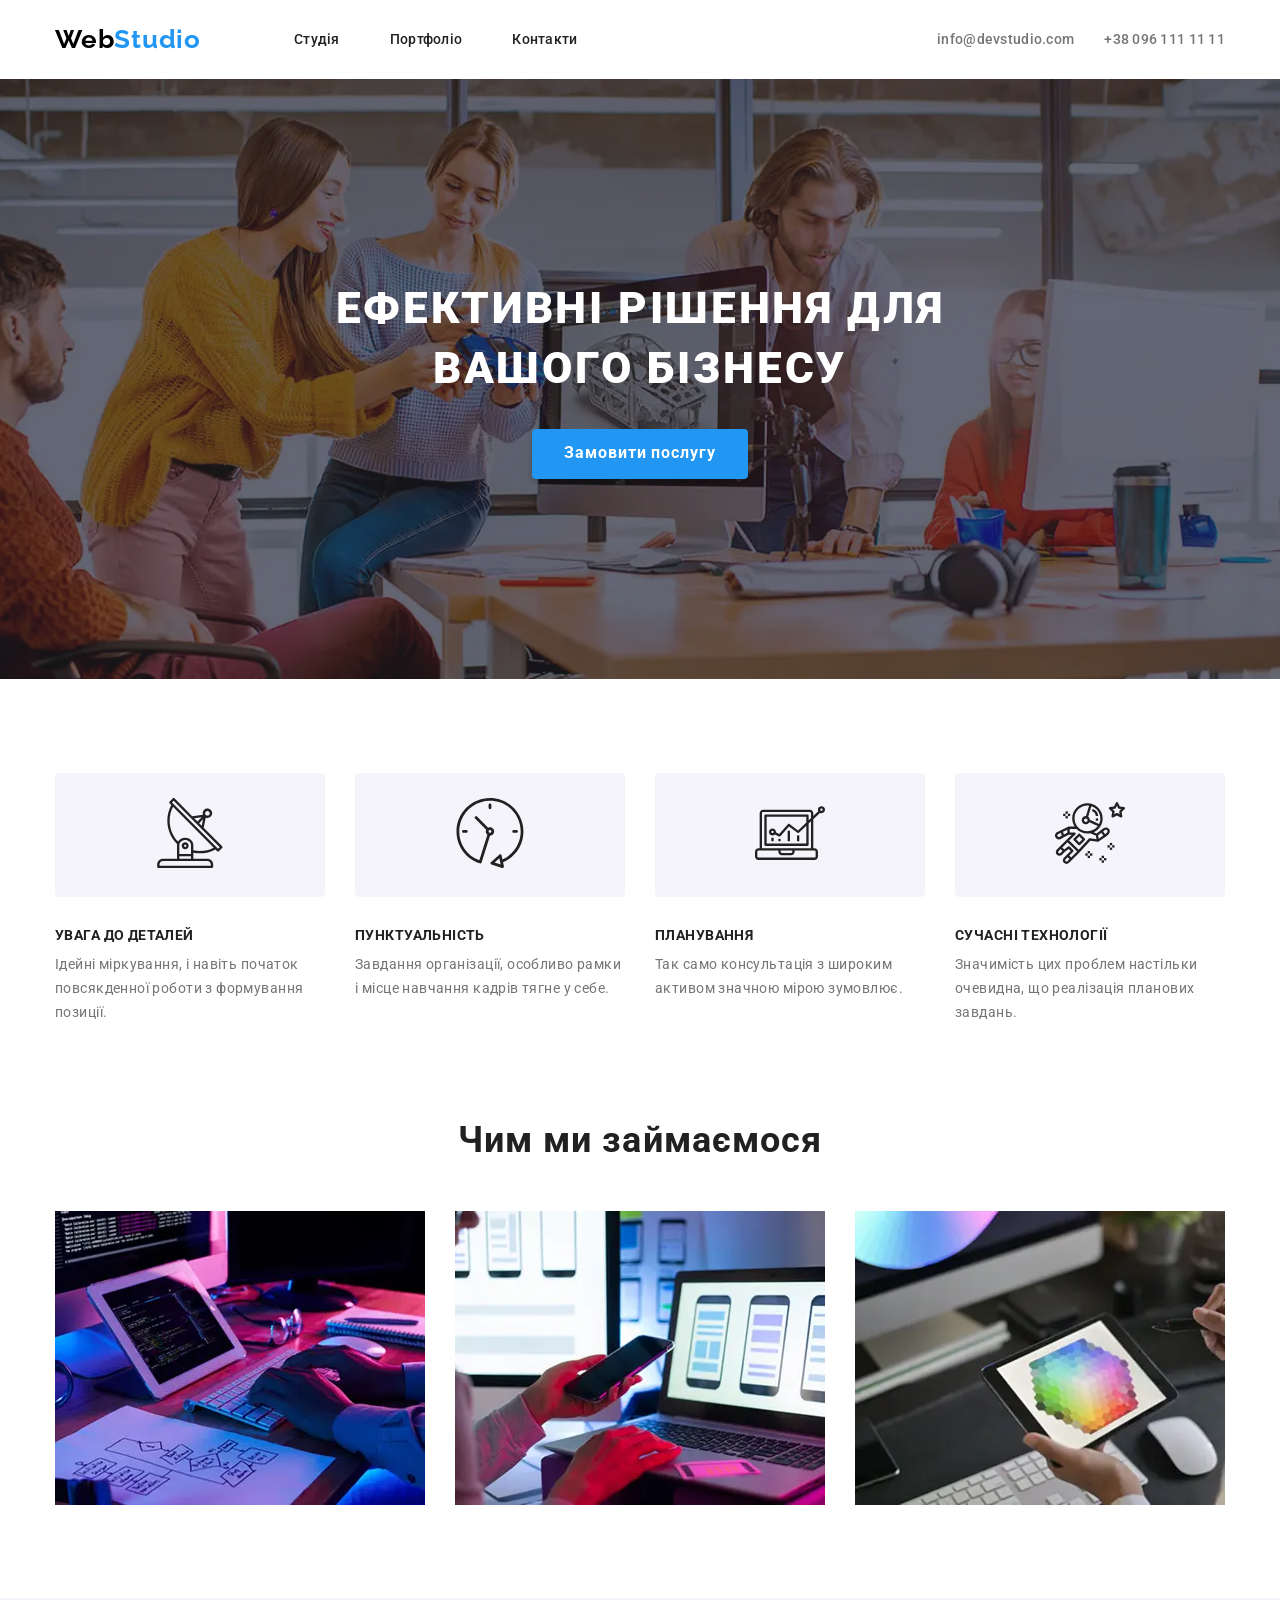
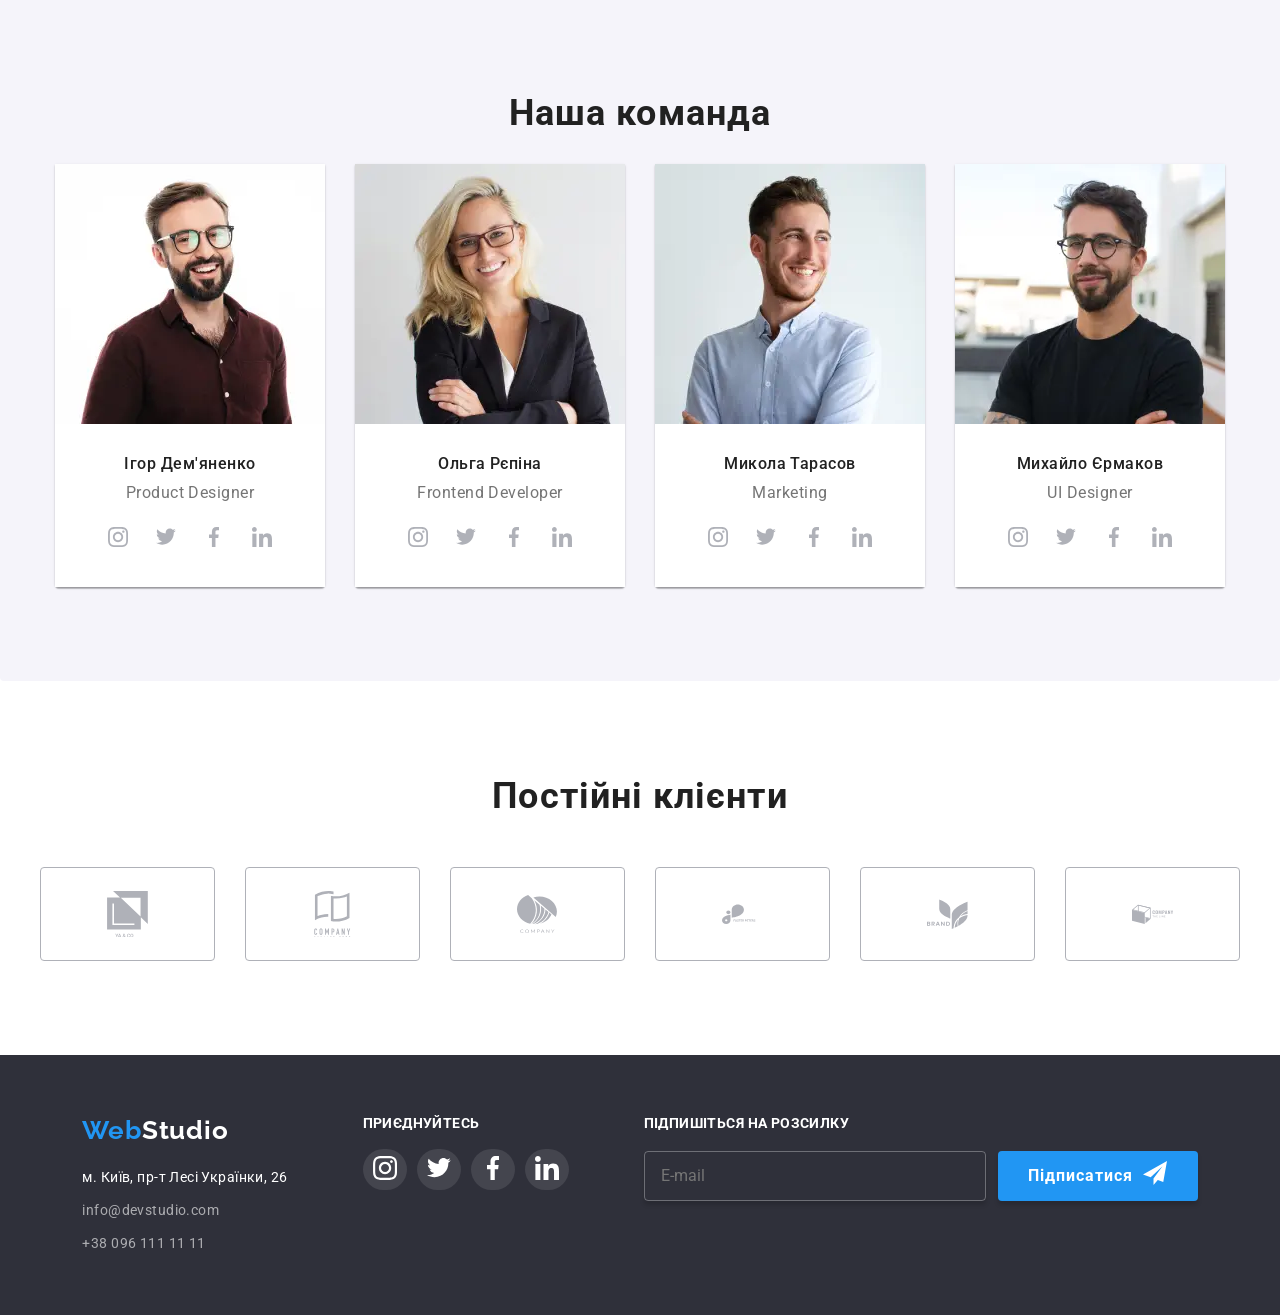
==== commit 65b30298: "удосконалення Lighthouse" ====
--- a/index.html
+++ b/index.html
@@ -1,5 +1,5 @@
-<!doctype html>
-<html lang="en">
+<!DOCTYPE html>
+<html lang="uk">
   <head>
     <meta charset="UTF-8" />
     <meta name="viewport" content="width=device-width, initial-scale=1.0" />
@@ -21,7 +21,7 @@
     <!-- <link rel="stylesheet" href="./css/reset.css" />
     <link rel="stylesheet" href="./css/style.css" /> -->
 <!-- <link rel="stylesheet" href="./style/main.min.css"> -->
- <link rel="stylesheet" href="./style/main.css">
+ <link rel="stylesheet" href="./style/main.min.css">
   </head>
   <body class="body">
     <header class="header">
@@ -464,6 +464,8 @@
     <use href="./icons/symbol-defs.svg#telegram"></use>
   </svg></button>
 </form>
+</div>
+</div>
 </footer>
                          <!-- MODALS -->
 
@@ -501,11 +503,14 @@
   <textarea name="comment" class="modal__label" placeholder="Введіть текст"></textarea>
 </label>
 
+<label class="modal__checkbox">
+    <input type="checkbox" class="checkbox__inp">Погоджуюся з розсилкою та приймаю<a href="#" class="request-link">Умови договору</a>
+  </label>
+
+<button class="modal__button">Відправити</button>
 
     </form>
-    <input type="checkbox" class="checkbox__inp">Погоджуюся з розсилкою та приймаю<a href="#" class="request-link">Умови договору</a></label>
-    <button class="modal__button">Відправити</button>
-    </div>
+        </div>
 </div>
 <div data-modal class="backdrop is__hidden">
   <div class="modal">
@@ -542,6 +547,7 @@
             >
           </li>
         </ul>
+</div>
 </div>
 
 
--- a/style/main.min.css
+++ b/style/main.min.css
@@ -1 +1 @@
-.body{font-family:"Roboto",sans-serif}.container{max-width:1200px;padding-left:15px;padding-right:15px;margin:0 auto}@media(min-width: 480px){.container{width:480px}}@media(min-width: 768px){.container{width:768px}}@media(min-width: 1200px){.container{width:1200px}}a{text-decoration:none}ul{list-style:none;margin:0;padding:0}h1,h2,h3,p{margin:0}img{display:block;width:100%}address{font-style:normal}button{cursor:pointer;border:none}:root{--secondary-color: #2196f3;--base-color: #000000;--logo-color: #fff;--footer-color: #2f303a;--text-color: #212121;--secondary-text-color: #757575;--contacts-color: rgba(255, 255, 255, 0.6);--icon-fill:#AFB1B8;--icon-bg:#F5F4FA}.advantages{margin:0 auto;padding-top:60px;padding-bottom:60px}@media(min-width: 1200px){.advantages{padding-top:94px;padding-bottom:94px}}.advantages__list{display:flex;gap:30px;flex-wrap:wrap}.advantages__subtitle{margin:0 auto;color:var(--text-color);font-size:14px;font-style:normal;font-weight:700;line-height:normal;letter-spacing:.42px;margin-bottom:10px;text-transform:uppercase}@media(min-width: 768px){.advantages__subtitle{text-align:start}}.advantages__text{line-height:1.71;color:var(--secondary-text-color);font-style:normal;font-weight:400;font-size:14px;letter-spacing:.42px}@media(min-width: 480px){.advantages__item{width:450px}}@media(min-width: 768px){.advantages__item{width:354px}}@media(min-width: 1200px){.advantages__item{width:270px}}.advantages__icon{width:70px;height:70px;fill:var(--text-color)}.advantages__box{border-radius:4px;background:var(--icon-bg);text-align:center;padding:25px 100px;margin-bottom:30px}.burger__btn{display:flex;flex-direction:column;gap:5px;background:none;border:none;cursor:pointer;padding:4px}@media(min-width: 480px){.burger__btn{margin-left:276px}}@media(min-width: 768px){.burger__btn{display:none;visibility:hidden}}.burger__line{display:block;width:24px;height:2px;background:#333;transition:transform .3s ease,opacity .3s ease}.btn{display:inline-block;padding:12px 28px;border-radius:8px;font-size:15px;font-weight:600;cursor:pointer;border:none;transition:opacity .2s}.burger__modal{width:100%;height:auto;background-color:#fff;position:fixed;top:50%;left:50%;transform:translate(-50%, -50%);transition-property:transform;transition-duration:600ms;padding:40px}.burger__list{display:flex;flex-direction:column;gap:32px}.burger__link{color:var(--text-color);text-align:center;font-family:Roboto;font-size:40px;font-style:normal;font-weight:500;line-height:normal;letter-spacing:.8px}.burger__list{margin-bottom:302px}.bg__contact{display:inline-block;color:var(--secondary-text-color);font-family:Roboto;font-size:24px;font-style:normal;font-weight:500;line-height:normal;letter-spacing:.48px;transition:transform 170ms ease}.bg__list{display:flex;flex-direction:column;gap:32px}.burger__link:hover{color:var(--secondary-color);transition:color;transition-duration:170ms;transition-timing-function:ease}.bg__contact:hover{color:var(--secondary-color);transform:scale(1.1)}.second__backdrop{background-color:rgba(0,0,0,.5);width:100%;height:100%;position:fixed;top:0;left:0}.close{font-size:10px;position:absolute;right:10px;top:15px;background-color:rgba(0,0,0,0);border:none}.is__hidden .modal{transform:translate(-50%, -900px) scale(0.3)}.bg__close{border:none;font-weight:600;background-color:rgba(0,0,0,0);color:var(--text-color);font-size:25px;position:absolute;top:21px;right:25.33px}.is__hidden .burger__modal{transform:translate(-50%, -900px) scale(0.3)}.client .container{padding:60px 0}@media(min-width: 1200px){.client .container{padding:94px 0}}.client__title{color:var(--text-color);text-align:center;font-family:Roboto;font-size:36px;font-style:normal;font-weight:700;line-height:normal;letter-spacing:1.08px;margin-bottom:50px}.client__icon{display:block;width:41px;height:46.7px;text-align:center;align-items:center;margin:0 auto;fill:var(--icon-fill)}.client__item{padding:22.4px 65px;border-radius:4px;width:100%;border:1px solid var(--icon-fill)}.client__item:nth-child(4) .client__item{width:70.4px;height:40.6px;align-items:center;justify-content:center;display:flex}.client__list{display:grid;grid-template-columns:repeat(2, 1fr);justify-content:center;gap:30px}@media(max-width: 480px){.client__list{grid-template-columns:repeat(1, 1fr)}}@media(min-width: 480px){.client__list{flex-direction:column;flex-wrap:wrap;grid-template-columns:repeat(2, 1fr)}}@media(min-width: 768px){.client__list{grid-template-columns:repeat(3, 1fr)}}@media(min-width: 1200px){.client__list{grid-template-columns:repeat(6, 1fr)}}.client__item:hover{border:1px solid var(--secondary-color);transition:translate;transition-duration:400ms;transition-timing-function:ease}.client__item:hover .client__icon{fill:var(--secondary-color)}.footer{background-color:var(--footer-color);padding-bottom:60px;padding-top:60px}.footer .container{display:flex;flex-wrap:wrap;justify-content:center;gap:75px}.footer__box{text-align:center}@media(min-width: 1200px){.footer__box{text-align:start}}.footer__logo{width:145px;height:31px}.footer__list{margin-top:20px;display:flex;flex-direction:column;line-height:1,7;gap:9px}.footer__logo{color:var(--logo-color);font-family:Raleway;font-size:26px;font-style:normal;font-weight:700;line-height:normal;letter-spacing:.78px}.footer__span{color:var(--secondary-color)}.footer__adress{color:var(--logo-color);font-size:14px;font-style:normal;font-weight:400;line-height:24px;letter-spacing:.42px}.footer__contact{color:var(--contacts-color);font-size:14px;font-style:normal;font-weight:400;line-height:24px;letter-spacing:.42px}.footer__icon{width:20px;height:20px;fill:#fff}.footer__wrap{display:flex;flex-direction:column;gap:25px}.footer__socials{display:flex;gap:10px;align-content:center}.footer__form{display:flex;flex-wrap:wrap;flex-direction:column;gap:12px}@media(min-width: 1200px){.footer__form{flex-direction:row}}.footer__input{background-color:rgba(0,0,0,0);border-radius:4px;border:1px solid hsla(0,0%,100%,.3);background:rgba(33,150,243,0);box-shadow:0 4px 4px 0 rgba(0,0,0,.15);padding-top:15px;padding-bottom:15px;padding-left:16px;width:100%}@media(min-width: 1200px){.footer__input{width:342px}}.footer__btn{color:var(--logo-color);text-align:center;font-family:Roboto;font-size:16px;align-content:center;font-style:normal;font-weight:700;height:50px;width:200px;display:flex;justify-content:center;gap:10px;line-height:30px;letter-spacing:.96px;padding:10px 10px;border-radius:4px;background:var(--secondary-color);box-shadow:0 4px 4px 0 rgba(0,0,0,.15)}.footer .footer__icon{fill:var(--logo-color);width:24px;height:24px;text-align:center}.socials{padding:16px 10px 6px 10px;align-items:center;border-radius:999px;background-color:hsla(0,0%,100%,.1);transition:background-color 250ms ease}.socials:hover{background-color:var(--secondary-color)}.socials:hover .footer__icon{fill:#fff}.socials__title{color:var(--logo-color);font-family:Roboto;font-size:14px;font-style:normal;font-weight:700;line-height:normal;letter-spacing:.42px;text-transform:uppercase}.form__title{color:var(--logo-color);font-family:Roboto;font-size:14px;font-style:normal;font-weight:700;line-height:normal;letter-spacing:.42px;text-transform:uppercase;margin-bottom:20px}.header{padding-top:10px;padding-bottom:10px}@media(min-width: 768px){.header{padding-top:21px;padding-bottom:21px}}@media(min-width: 1200px){.header{padding-top:24px;padding-bottom:25px}}.header .container{display:flex;align-items:center}.header__logo{color:var(--base-color);margin-right:auto;font-family:Raleway;font-size:24px;font-style:normal;font-weight:700;line-height:normal;letter-spacing:.72px;text-decoration:none}@media(min-width: 768px){.header__logo{margin-right:88px}}@media(min-width: 1200px){.header__logo{font-size:26px;letter-spacing:.78px;margin-right:93px}}.header__span{color:var(--secondary-color)}.header__nav{text-decoration:none;display:none}@media(min-width: 768px){.header__nav{display:block}}.header__list{display:flex;gap:50px}.header__item{display:flex;gap:50px;position:relative}.header__link{color:var(--text-color);font-size:14px;font-style:normal;font-weight:500;line-height:normal;letter-spacing:.28px}.header__link:hover{color:var(--secondary-color)}.header__link:after{content:"";display:block;height:4px;width:100%;background-color:var(--secondary-color);position:absolute;bottom:-20px;opacity:0;transition-property:opacity;transition-duration:350ms;transition-timing-function:cubic-bezier(0.165, 0.84, 0.44, 1)}.header__link:hover::after{opacity:1}.header__contacts__list{display:none;margin-left:auto}@media(min-width: 768px){.header__contacts__list{display:flex;flex-direction:column;gap:10px}}@media(min-width: 1200px){.header__contacts__list{flex-direction:row;gap:30px}}.header__contact{color:var(--text-color);font-size:14px;font-style:normal;font-weight:500;line-height:normal;letter-spacing:.28px}.header__second__contact{color:var(--secondary-text-color);font-size:14px;font-style:normal;font-weight:500;line-height:normal;letter-spacing:.28px}.menu{width:55px;height:32px}.hero{display:flex;background-color:var(--footer-color);padding-top:118px;padding-bottom:118px;background:linear-gradient(rgba(47, 48, 58, 0.4), rgba(47, 48, 58, 0.4)),url(../images/mobile/hero-mobile@1x.webp);background-position:center;background-size:cover;background-repeat:no-repeat}.hero__title{width:100%;margin:0 auto;margin-bottom:30px;font-size:26px;line-height:1.36;flex-shrink:0;color:var(--logo-color);text-align:center;font-style:normal;font-weight:900;letter-spacing:1.56px;text-transform:uppercase;animation-name:ScaleTitle;animation-duration:1000ms;animation-timing-function:cubic-bezier(0.25, 0.46, 0.45, 0.94)}@media(min-width: 480px){.hero__title{width:360px}}@media(min-width: 1200px){.hero__title{width:696px;font-size:44px;line-height:1.36;letter-spacing:2.64px}}.hero__button{display:block;margin:0 auto;width:200px;height:50px;line-height:1.8;background-color:var(--secondary-color);color:var(--logo-color);font-style:normal;font-weight:700;font-size:16px;letter-spacing:.96px;border-radius:4px;box-shadow:0 4px 4px 0 rgba(0,0,0,.15);animation-name:BigButton;animation-timing-function:cubic-bezier(0.075, 0.82, 0.165, 1);animation-duration:1300ms;box-shadow:0 4px 4px 0 rgba(0,0,0,.15)}.hero__button{width:216px}@keyframes ScaleTitle{0%{transform:scale(1)}25%{transform:scale(1.2)}25%{transform:scale(1.3)}100%{transform:scale(1)}}@keyframes BigButton{0%{background-color:var(--secondary-color)}25%{background-color:#a2d5ff}50%{background-color:#fff;transform:scale(1.4)}75%{background-color:#3aa5fd;transform:scale(1.3)}100%{transform:scale(1)}}.backdrop{background-color:rgba(0,0,0,.5);width:100%;height:100%;position:fixed;top:0;left:0}.modal{width:100%;height:auto;background-color:#fff;position:absolute;top:50%;left:50%;transform:translate(-50%, -50%);transition-property:transform;transition-duration:600ms;padding:40px;box-shadow:0 1px 3px 0 rgba(0,0,0,.12),0 1px 1px 0 rgba(0,0,0,.14),0 2px 1px 0 rgba(0,0,0,.2)}@media(min-width: 480px){.modal{width:450px;height:609px}}@media(min-width: 768px){.modal{width:528px;height:581px}}@media(min-width: 1200px){.modal{width:528px;height:581px}}.modal__title{color:var(--text-color);text-align:center;font-size:20px;font-weight:700;line-height:30px;letter-spacing:.6px;width:370px}.modal__form{display:flex;flex-direction:column}.modal__label{display:flex;flex-direction:column;font-size:12px;font-style:normal;font-weight:500;line-height:normal;letter-spacing:.4px;color:var(--secondary-text-color);margin-top:12px}.modal__input{padding-top:15px;outline:1px --secondary-text-color}.modal__button{color:var(--logo-color);text-align:center;font-family:Roboto;font-size:16px;font-style:normal;font-weight:700;line-height:30px;letter-spacing:.96px;padding:10px 52px;background-color:var(--secondary-color);color:var(--logo-color);border-radius:4px;box-shadow:0 4px 4px 0 rgba(0,0,0,.15);margin:auto;display:block}.modal__link{padding-bottom:30px}.is__hidden{opacity:0;pointer-events:none}.is__hidden .modal{transform:translate(-50%, -900px) scale(0.3)}.close{font-size:10px;position:absolute;right:10px;top:15px;background-color:rgba(0,0,0,0);border:none}.checkbox__inp{font-family:Roboto;font-size:12px;font-style:normal;font-weight:500;line-height:normal;letter-spacing:.4px;color:var(--secondary-text-color);margin-top:12px;margin-bottom:12px}.close{font-size:25px;font-weight:600}.team{padding-top:60px;padding-bottom:60px;background-color:#f5f4fa;border-radius:0 0 4px 4px}@media(min-width: 1200px){.team{padding-top:94px;padding-bottom:94px}}.team__title{margin-bottom:50px;display:flex;justify-content:center;color:var(--text-color);display:flex;text-align:center;font-size:28px;font-style:normal;font-weight:700;line-height:normal;letter-spacing:.84px}@media(min-width: 1200px){.team__title{margin-bottom:30px;font-size:36px;letter-spacing:1.08px}}.team__list{display:grid;grid-template-columns:100%;gap:30px}@media(min-width: 768px){.team__list{grid-template-columns:repeat(2, 1fr)}}@media(min-width: 1200px){.team__list{grid-template-columns:repeat(4, 1fr)}}.team__item{border-radius:0 0 4px 4px;box-shadow:0 1px 3px 0 rgba(0,0,0,.12),0 1px 1px 0 rgba(0,0,0,.14),0 2px 1px 0 rgba(0,0,0,.2)}.team__subtitle{color:var(--text-color);text-align:center;font-size:16px;font-style:normal;font-weight:500;line-height:normal;letter-spacing:.48px;margin-bottom:10px}.team__text{color:var(--secondary-text-color);text-align:center;font-size:16px;font-style:normal;font-weight:400;line-height:normal;letter-spacing:.48px}.team__icon{width:20px;height:20px;fill:var(--icon-fill)}.team__icon{width:20px;height:20px;fill:var(--icon-fill)}.team__social{padding:9px 9px 6px 9px;align-items:center;border-radius:999px;background-color:rgba(0,0,0,0);transition:background-color 250ms ease}.team__social:hover{background-color:var(--secondary-color)}.team__social:hover .team__icon{fill:#fff}.team__box{display:flex;gap:10px;justify-content:center;margin-top:16px}.wrap{padding-top:30px;padding-bottom:30px;background-color:var(--logo-color)}.work{padding-bottom:93px;display:none}@media(min-width: 1200px){.work{display:block}}.work__title{color:var(--text-color);text-align:center;font-size:36px;font-style:normal;font-weight:700;line-height:normal;letter-spacing:1.08px;margin-bottom:50px}.work__list{display:flex;width:1170px;margin:0 auto;gap:30px}.work__image{width:370px;height:294px}.cards{padding-bottom:60px;padding-top:60px}@media(min-width: 1200px){.cards{padding-bottom:94px;padding-top:94px}}.main__button{padding-bottom:6px;padding-top:6px;padding-left:22px;padding-right:22px;line-height:1.6;border-radius:4px;background:#f5f4fa;color:#212121;text-align:center;font-family:Roboto;font-style:normal;font-weight:500;letter-spacing:.48px;animation-name:CrazyButtons;animation-duration:1200ms;animation-timing-function:cubic-bezier(0.6, 0.04, 0.98, 0.335)}.main__button:hover{transition:transform,box-shadow;transition-duration:250ms;transform:scale(1.05);transition-timing-function:ease;background-color:var(--secondary-color);color:var(--logo-color);border-radius:4px;box-shadow:0 3px 1px 0 rgba(0,0,0,.1),0 1px 2px 0 rgba(0,0,0,.08),0 2px 2px 0 rgba(0,0,0,.12)}.main__subtitle{line-height:2;color:var(--text-color);font-size:18px;font-style:normal;font-weight:700;line-height:36px;letter-spacing:1.08px;margin-bottom:4px}.main__list{display:grid;grid-template-columns:100%;gap:30px}@media(min-width: 480px){.main__list{grid-template-columns:repeat(1, 1fr)}}@media(min-width: 768px){.main__list{grid-template-columns:repeat(2, 1fr)}}@media(min-width: 1200px){.main__list{grid-template-columns:repeat(3, 1fr);justify-content:center}}.main__item{outline:1px solid #eee}.main__item:hover{box-shadow:0 1px 1px 0 rgba(0,0,0,.12),0 4px 4px 0 rgba(0,0,0,.06),1px 4px 6px 0 rgba(0,0,0,.16);transition:box-shadow,transform;transform:scale(1.1);transition-duration:300ms;transition-timing-function:ease}.main__item:hover .text{transform:translateY(0)}.main__image{width:100%;height:auto}.main__text{line-height:1,8;color:var(--secondary-text-color);font-size:16px;font-style:normal;font-weight:400;line-height:30px;letter-spacing:.48px}@keyframes CrazyButtons{0%{opacity:0}25%{opacity:0}50%{transform:scale(1.2);opacity:1}75%{transform:scale(1.3)}100%{transform:translate(0);opacity:1}}.box{align-items:start;flex-wrap:wrap;gap:8px;margin-bottom:15px}@media(min-width: 768px){.box{flex-wrap:nowrap;display:flex;margin-bottom:50px;justify-content:center}}.wrapper{padding-top:20px;padding-bottom:19px;padding-left:23px;padding-right:23px}.content__wrapper{overflow:hidden}.text{position:absolute;top:0;left:0;background-color:rgba(33,150,243,.9);width:100%;height:auto;padding-bottom:63px;padding-top:63px;padding-left:33px;padding-right:33px;color:var(--logo-color);font-family:Roboto;font-size:18px;font-style:normal;font-weight:400;line-height:28px;letter-spacing:.54px;transform:translateY(600px);transition:transform .6s ease}.content__wrapper{position:relative}/*# sourceMappingURL=main.min.css.map */+.body{font-family:"Roboto",sans-serif}.container{max-width:1200px;padding-left:15px;padding-right:15px;margin:0 auto}@media(min-width: 480px){.container{width:480px}}@media(min-width: 768px){.container{width:768px}}@media(min-width: 1200px){.container{width:1200px}}a{text-decoration:none}ul{list-style:none;margin:0;padding:0}h1,h2,h3,p{margin:0}img{display:block;width:100%}address{font-style:normal}button{cursor:pointer;border:none}:root{--secondary-color: #2196f3;--base-color: #000000;--logo-color: #fff;--footer-color: #2f303a;--text-color: #212121;--secondary-text-color: #757575;--contacts-color: rgba(255, 255, 255, 0.6);--icon-fill:#AFB1B8;--icon-bg:#F5F4FA}.advantages{margin:0 auto;padding-top:60px;padding-bottom:60px}@media(min-width: 1200px){.advantages{padding-top:94px;padding-bottom:94px}}.advantages__list{display:flex;gap:30px;flex-wrap:wrap}.advantages__subtitle{margin:0 auto;color:var(--text-color);font-size:14px;font-style:normal;font-weight:700;line-height:normal;letter-spacing:.42px;margin-bottom:10px;text-transform:uppercase}@media(min-width: 768px){.advantages__subtitle{text-align:start}}.advantages__text{line-height:1.71;color:var(--secondary-text-color);font-style:normal;font-weight:400;font-size:14px;letter-spacing:.42px}@media(min-width: 480px){.advantages__item{width:450px}}@media(min-width: 768px){.advantages__item{width:354px}}@media(min-width: 1200px){.advantages__item{width:270px}}.advantages__icon{width:70px;height:70px;fill:var(--text-color)}.advantages__box{border-radius:4px;background:var(--icon-bg);text-align:center;padding:25px 100px;margin-bottom:30px}.burger__btn{display:flex;flex-direction:column;gap:5px;background:none;border:none;cursor:pointer;padding:4px}@media(min-width: 480px){.burger__btn{margin-left:276px}}@media(min-width: 768px){.burger__btn{display:none;visibility:hidden}}.burger__line{display:block;width:24px;height:2px;background:#333;transition:transform .3s ease,opacity .3s ease}.btn{display:inline-block;padding:12px 28px;border-radius:8px;font-size:15px;font-weight:600;cursor:pointer;border:none;transition:opacity .2s}.burger__modal{width:100%;height:auto;background-color:#fff;position:fixed;top:50%;left:50%;transform:translate(-50%, -50%);transition-property:transform;transition-duration:600ms;padding:40px}.burger__list{display:flex;flex-direction:column;gap:32px}.burger__link{color:var(--text-color);text-align:center;font-family:Roboto;font-size:40px;font-style:normal;font-weight:500;line-height:normal;letter-spacing:.8px}.burger__list{margin-bottom:302px}.bg__contact{display:inline-block;color:var(--secondary-text-color);font-family:Roboto;font-size:24px;font-style:normal;font-weight:500;line-height:normal;letter-spacing:.48px;transition:transform 170ms ease}.bg__list{display:flex;flex-direction:column;gap:32px}.burger__link:hover{color:var(--secondary-color);transition:color;transition-duration:170ms;transition-timing-function:ease}.bg__contact:hover{color:var(--secondary-color);transform:scale(1.1)}.second__backdrop{background-color:rgba(0,0,0,.5);width:100%;height:100%;position:fixed;top:0;left:0}.close{font-size:10px;position:absolute;right:10px;top:15px;background-color:rgba(0,0,0,0);border:none}.is__hidden .modal{transform:translate(-50%, -900px) scale(0.3)}.bg__close{border:none;font-weight:600;background-color:rgba(0,0,0,0);color:var(--text-color);font-size:25px;position:absolute;top:21px;right:25.33px}.is__hidden .burger__modal{transform:translate(-50%, -900px) scale(0.3)}.client .container{padding:60px 0}@media(min-width: 1200px){.client .container{padding:94px 0}}.client__title{color:var(--text-color);text-align:center;font-family:Roboto;font-size:36px;font-style:normal;font-weight:700;line-height:normal;letter-spacing:1.08px;margin-bottom:50px}.client__icon{display:block;width:41px;height:46.7px;text-align:center;align-items:center;margin:0 auto;fill:var(--icon-fill)}.client__item{padding:22.4px 65px;border-radius:4px;width:100%;border:1px solid var(--icon-fill)}.client__item:nth-child(4) .client__item{width:70.4px;height:40.6px;align-items:center;justify-content:center;display:flex}.client__list{display:grid;grid-template-columns:repeat(2, 1fr);justify-content:center;gap:30px}@media(max-width: 480px){.client__list{grid-template-columns:repeat(1, 1fr)}}@media(min-width: 480px){.client__list{flex-direction:column;flex-wrap:wrap;grid-template-columns:repeat(2, 1fr)}}@media(min-width: 768px){.client__list{grid-template-columns:repeat(3, 1fr)}}@media(min-width: 1200px){.client__list{grid-template-columns:repeat(6, 1fr)}}.client__item:hover{border:1px solid var(--secondary-color);transition:translate;transition-duration:400ms;transition-timing-function:ease}.client__item:hover .client__icon{fill:var(--secondary-color)}.footer{background-color:var(--footer-color);padding-bottom:60px;padding-top:60px}.footer .container{display:flex;flex-wrap:wrap;justify-content:center;gap:75px}.footer__box{text-align:center}@media(min-width: 1200px){.footer__box{text-align:start}}.footer__logo{width:145px;height:31px}.footer__list{margin-top:20px;display:flex;flex-direction:column;line-height:1,7;gap:9px}.footer__logo{color:var(--logo-color);font-family:Raleway;font-size:26px;font-style:normal;font-weight:700;line-height:normal;letter-spacing:.78px}.footer__span{color:var(--secondary-color)}.footer__adress{color:var(--logo-color);font-size:14px;font-style:normal;font-weight:400;line-height:24px;letter-spacing:.42px}.footer__contact{color:var(--contacts-color);font-size:14px;font-style:normal;font-weight:400;line-height:24px;letter-spacing:.42px}.footer__icon{width:20px;height:20px;fill:#fff}.footer__wrap{display:flex;flex-direction:column;gap:25px}.footer__socials{display:flex;gap:10px;align-content:center}.footer__form{display:flex;flex-wrap:wrap;flex-direction:column;gap:12px}@media(min-width: 1200px){.footer__form{flex-direction:row}}.footer__input{background-color:rgba(0,0,0,0);border-radius:4px;border:1px solid hsla(0,0%,100%,.3);background:rgba(33,150,243,0);box-shadow:0 4px 4px 0 rgba(0,0,0,.15);padding-top:15px;padding-bottom:15px;padding-left:16px;width:100%}@media(min-width: 1200px){.footer__input{width:342px}}.footer__btn{color:var(--logo-color);text-align:center;font-family:Roboto;font-size:16px;align-content:center;font-style:normal;font-weight:700;height:50px;width:200px;display:flex;justify-content:center;gap:10px;line-height:30px;letter-spacing:.96px;padding:10px 10px;border-radius:4px;background:var(--secondary-color);box-shadow:0 4px 4px 0 rgba(0,0,0,.15)}.footer .footer__icon{fill:var(--logo-color);width:24px;height:24px;text-align:center}.socials{padding:16px 10px 6px 10px;align-items:center;border-radius:999px;background-color:hsla(0,0%,100%,.1);transition:background-color 250ms ease}.socials:hover{background-color:var(--secondary-color)}.socials:hover .footer__icon{fill:#fff}.socials__title{color:var(--logo-color);font-family:Roboto;font-size:14px;font-style:normal;font-weight:700;line-height:normal;letter-spacing:.42px;text-transform:uppercase}.form__title{color:var(--logo-color);font-family:Roboto;font-size:14px;font-style:normal;font-weight:700;line-height:normal;letter-spacing:.42px;text-transform:uppercase;margin-bottom:20px}.header{padding-top:10px;padding-bottom:10px}@media(min-width: 768px){.header{padding-top:21px;padding-bottom:21px}}@media(min-width: 1200px){.header{padding-top:24px;padding-bottom:25px}}.header .container{display:flex;align-items:center}.header__logo{color:var(--base-color);margin-right:auto;font-family:Raleway;font-size:24px;font-style:normal;font-weight:700;line-height:normal;letter-spacing:.72px;text-decoration:none}@media(min-width: 768px){.header__logo{margin-right:88px}}@media(min-width: 1200px){.header__logo{font-size:26px;letter-spacing:.78px;margin-right:93px}}.header__span{color:var(--secondary-color)}.header__nav{text-decoration:none;display:none}@media(min-width: 768px){.header__nav{display:block}}.header__list{display:flex;gap:50px}.header__item{display:flex;gap:50px;position:relative}.header__link{color:var(--text-color);font-size:14px;font-style:normal;font-weight:500;line-height:normal;letter-spacing:.28px}.header__link:hover{color:var(--secondary-color)}.header__link:after{content:"";display:block;height:4px;width:100%;background-color:var(--secondary-color);position:absolute;bottom:-20px;opacity:0;transition-property:opacity;transition-duration:350ms;transition-timing-function:cubic-bezier(0.165, 0.84, 0.44, 1)}.header__link:hover::after{opacity:1}.header__contacts__list{display:none;margin-left:auto}@media(min-width: 768px){.header__contacts__list{display:flex;flex-direction:column;gap:10px}}@media(min-width: 1200px){.header__contacts__list{flex-direction:row;gap:30px}}.header__contact{color:var(--text-color);font-size:14px;font-style:normal;font-weight:500;line-height:normal;letter-spacing:.28px}.header__second__contact{color:var(--secondary-text-color);font-size:14px;font-style:normal;font-weight:500;line-height:normal;letter-spacing:.28px}.menu{width:55px;height:32px}.hero{display:flex;padding-top:118px;padding-bottom:118px;background-color:var(--footer-color);background-image:linear-gradient(rgba(47, 48, 58, 0.4), rgba(47, 48, 58, 0.4)),-webkit-image-set(url(../images/mobile/hero-mobile@1x.webp) 1x, url(../images/mobile/hero-mobile@2x.webp) 2x);background-image:linear-gradient(rgba(47, 48, 58, 0.4), rgba(47, 48, 58, 0.4)),image-set(url(../images/mobile/hero-mobile@1x.webp) 1x, url(../images/mobile/hero-mobile@2x.webp) 2x);background-position:center;background-size:cover;background-repeat:no-repeat}@media(min-width: 768px){.hero{background-image:linear-gradient(rgba(47, 48, 58, 0.4), rgba(47, 48, 58, 0.4)),-webkit-image-set(url(../images/tablet/hero-tablet@1x.webp) 1x, url(../images/tablet/hero-tablet@2x.webp) 2x);background-image:linear-gradient(rgba(47, 48, 58, 0.4), rgba(47, 48, 58, 0.4)),image-set(url(../images/tablet/hero-tablet@1x.webp) 1x, url(../images/tablet/hero-tablet@2x.webp) 2x)}}@media(min-width: 1200px){.hero{padding-top:200px;padding-bottom:200px;background-image:linear-gradient(rgba(47, 48, 58, 0.4), rgba(47, 48, 58, 0.4)),-webkit-image-set(url(../images/destop/hero-destop@1x.webp) 1x, url(../images/destop/hero-destop@2x.webp) 2x);background-image:linear-gradient(rgba(47, 48, 58, 0.4), rgba(47, 48, 58, 0.4)),image-set(url(../images/destop/hero-destop@1x.webp) 1x, url(../images/destop/hero-destop@2x.webp) 2x)}}.hero__title{width:100%;margin:0 auto;margin-bottom:30px;font-size:26px;line-height:1.36;flex-shrink:0;color:var(--logo-color);text-align:center;font-style:normal;font-weight:900;letter-spacing:1.56px;text-transform:uppercase;animation-name:ScaleTitle;animation-duration:1000ms;animation-timing-function:cubic-bezier(0.25, 0.46, 0.45, 0.94)}@media(min-width: 480px){.hero__title{width:360px}}@media(min-width: 1200px){.hero__title{width:696px;font-size:44px;line-height:1.36;letter-spacing:2.64px}}.hero__button{display:block;margin:0 auto;width:200px;height:50px;line-height:1.8;background-color:var(--secondary-color);color:var(--logo-color);font-style:normal;font-weight:700;font-size:16px;letter-spacing:.96px;border-radius:4px;box-shadow:0 4px 4px 0 rgba(0,0,0,.15);animation-name:BigButton;animation-timing-function:cubic-bezier(0.075, 0.82, 0.165, 1);animation-duration:1300ms;box-shadow:0 4px 4px 0 rgba(0,0,0,.15);width:216px}@keyframes ScaleTitle{0%{transform:scale(1)}50%{transform:scale(1.2)}100%{transform:scale(1)}}@keyframes BigButton{0%{transform:scale(1)}50%{transform:scale(1.2)}100%{transform:scale(1)}}@media(prefers-reduced-motion: reduce){.hero__title,.hero__button{animation:none}}.backdrop{background-color:rgba(0,0,0,.5);width:100%;height:100%;position:fixed;top:0;left:0}.modal{width:100%;height:auto;background-color:#fff;position:absolute;top:50%;left:50%;transform:translate(-50%, -50%);transition-property:transform;transition-duration:600ms;padding:40px;box-shadow:0 1px 3px 0 rgba(0,0,0,.12),0 1px 1px 0 rgba(0,0,0,.14),0 2px 1px 0 rgba(0,0,0,.2)}@media(min-width: 480px){.modal{width:450px;height:609px}}@media(min-width: 768px){.modal{width:528px;height:581px}}@media(min-width: 1200px){.modal{width:528px;height:581px}}.modal__title{color:var(--text-color);text-align:center;font-size:20px;font-weight:700;line-height:30px;letter-spacing:.6px;width:370px}.modal__form{display:flex;flex-direction:column}.modal__label{display:flex;flex-direction:column;font-size:12px;font-style:normal;font-weight:500;line-height:normal;letter-spacing:.4px;color:var(--secondary-text-color);margin-top:12px}.modal__input{padding-top:15px;outline:1px --secondary-text-color}.modal__button{color:var(--logo-color);text-align:center;font-family:Roboto;font-size:16px;font-style:normal;font-weight:700;line-height:30px;letter-spacing:.96px;padding:10px 52px;background-color:var(--secondary-color);color:var(--logo-color);border-radius:4px;box-shadow:0 4px 4px 0 rgba(0,0,0,.15);margin:auto;display:block}.modal__link{padding-bottom:30px}.is__hidden{opacity:0;pointer-events:none}.is__hidden .modal{transform:translate(-50%, -900px) scale(0.3)}.close{font-size:10px;position:absolute;right:10px;top:15px;background-color:rgba(0,0,0,0);border:none}.checkbox__inp{font-family:Roboto;font-size:12px;font-style:normal;font-weight:500;line-height:normal;letter-spacing:.4px;color:var(--secondary-text-color);margin-top:12px;margin-bottom:12px}.close{font-size:25px;font-weight:600}.team{padding-top:60px;padding-bottom:60px;background-color:#f5f4fa;border-radius:0 0 4px 4px}@media(min-width: 1200px){.team{padding-top:94px;padding-bottom:94px}}.team__title{margin-bottom:50px;display:flex;justify-content:center;color:var(--text-color);display:flex;text-align:center;font-size:28px;font-style:normal;font-weight:700;line-height:normal;letter-spacing:.84px}@media(min-width: 1200px){.team__title{margin-bottom:30px;font-size:36px;letter-spacing:1.08px}}.team__list{display:grid;grid-template-columns:100%;gap:30px}@media(min-width: 768px){.team__list{grid-template-columns:repeat(2, 1fr)}}@media(min-width: 1200px){.team__list{grid-template-columns:repeat(4, 1fr)}}.team__item{border-radius:0 0 4px 4px;box-shadow:0 1px 3px 0 rgba(0,0,0,.12),0 1px 1px 0 rgba(0,0,0,.14),0 2px 1px 0 rgba(0,0,0,.2)}.team__subtitle{color:var(--text-color);text-align:center;font-size:16px;font-style:normal;font-weight:500;line-height:normal;letter-spacing:.48px;margin-bottom:10px}.team__text{color:var(--secondary-text-color);text-align:center;font-size:16px;font-style:normal;font-weight:400;line-height:normal;letter-spacing:.48px}.team__icon{width:20px;height:20px;fill:var(--icon-fill)}.team__icon{width:20px;height:20px;fill:var(--icon-fill)}.team__social{padding:9px 9px 6px 9px;align-items:center;border-radius:999px;background-color:rgba(0,0,0,0);transition:background-color 250ms ease}.team__social:hover{background-color:var(--secondary-color)}.team__social:hover .team__icon{fill:#fff}.team__box{display:flex;gap:10px;justify-content:center;margin-top:16px}.wrap{padding-top:30px;padding-bottom:30px;background-color:var(--logo-color)}.work{padding-bottom:93px;display:none}@media(min-width: 1200px){.work{display:block}}.work__title{color:var(--text-color);text-align:center;font-size:36px;font-style:normal;font-weight:700;line-height:normal;letter-spacing:1.08px;margin-bottom:50px}.work__list{display:flex;width:1170px;margin:0 auto;gap:30px}.work__image{width:370px;height:294px}.cards{padding-bottom:60px;padding-top:60px}@media(min-width: 1200px){.cards{padding-bottom:94px;padding-top:94px}}.main__button{padding-bottom:6px;padding-top:6px;padding-left:22px;padding-right:22px;line-height:1.6;border-radius:4px;background:#f5f4fa;color:#212121;text-align:center;font-family:Roboto;font-style:normal;font-weight:500;letter-spacing:.48px;animation-name:CrazyButtons;animation-duration:1200ms;animation-timing-function:cubic-bezier(0.6, 0.04, 0.98, 0.335)}.main__button:hover{transition:transform,box-shadow;transition-duration:250ms;transform:scale(1.05);transition-timing-function:ease;background-color:var(--secondary-color);color:var(--logo-color);border-radius:4px;box-shadow:0 3px 1px 0 rgba(0,0,0,.1),0 1px 2px 0 rgba(0,0,0,.08),0 2px 2px 0 rgba(0,0,0,.12)}.main__subtitle{line-height:2;color:var(--text-color);font-size:18px;font-style:normal;font-weight:700;line-height:36px;letter-spacing:1.08px;margin-bottom:4px}.main__list{display:grid;grid-template-columns:100%;gap:30px}@media(min-width: 480px){.main__list{grid-template-columns:repeat(1, 1fr)}}@media(min-width: 768px){.main__list{grid-template-columns:repeat(2, 1fr)}}@media(min-width: 1200px){.main__list{grid-template-columns:repeat(3, 1fr);justify-content:center}}.main__item{outline:1px solid #eee}.main__item:hover{box-shadow:0 1px 1px 0 rgba(0,0,0,.12),0 4px 4px 0 rgba(0,0,0,.06),1px 4px 6px 0 rgba(0,0,0,.16);transition:box-shadow,transform;transform:scale(1.1);transition-duration:300ms;transition-timing-function:ease}.main__item:hover .text{transform:translateY(0)}.main__image{width:100%;height:auto}.main__text{line-height:1,8;color:var(--secondary-text-color);font-size:16px;font-style:normal;font-weight:400;line-height:30px;letter-spacing:.48px}@keyframes CrazyButtons{0%{opacity:0}25%{opacity:0}50%{transform:scale(1.2);opacity:1}75%{transform:scale(1.3)}100%{transform:translate(0);opacity:1}}.box{align-items:start;flex-wrap:wrap;gap:8px;margin-bottom:15px}@media(min-width: 768px){.box{flex-wrap:nowrap;display:flex;margin-bottom:50px;justify-content:center}}.wrapper{padding-top:20px;padding-bottom:19px;padding-left:23px;padding-right:23px}.content__wrapper{overflow:hidden}.text{position:absolute;top:0;left:0;background-color:rgba(33,150,243,.9);width:100%;height:auto;padding-bottom:63px;padding-top:63px;padding-left:33px;padding-right:33px;color:var(--logo-color);font-family:Roboto;font-size:18px;font-style:normal;font-weight:400;line-height:28px;letter-spacing:.54px;transform:translateY(600px);transition:transform .6s ease}.content__wrapper{position:relative}/*# sourceMappingURL=main.min.css.map */
--- a/style/main.min.css
+++ b/style/main.min.css
@@ -1 +1 @@
-.body{font-family:"Roboto",sans-serif}.container{max-width:1200px;padding-left:15px;padding-right:15px;margin:0 auto}@media(min-width: 480px){.container{width:480px}}@media(min-width: 768px){.container{width:768px}}@media(min-width: 1200px){.container{width:1200px}}a{text-decoration:none}ul{list-style:none;margin:0;padding:0}h1,h2,h3,p{margin:0}img{display:block;width:100%}address{font-style:normal}button{cursor:pointer;border:none}:root{--secondary-color: #2196f3;--base-color: #000000;--logo-color: #fff;--footer-color: #2f303a;--text-color: #212121;--secondary-text-color: #757575;--contacts-color: rgba(255, 255, 255, 0.6);--icon-fill:#AFB1B8;--icon-bg:#F5F4FA}.advantages{margin:0 auto;padding-top:60px;padding-bottom:60px}@media(min-width: 1200px){.advantages{padding-top:94px;padding-bottom:94px}}.advantages__list{display:flex;gap:30px;flex-wrap:wrap}.advantages__subtitle{margin:0 auto;color:var(--text-color);font-size:14px;font-style:normal;font-weight:700;line-height:normal;letter-spacing:.42px;margin-bottom:10px;text-transform:uppercase}@media(min-width: 768px){.advantages__subtitle{text-align:start}}.advantages__text{line-height:1.71;color:var(--secondary-text-color);font-style:normal;font-weight:400;font-size:14px;letter-spacing:.42px}@media(min-width: 480px){.advantages__item{width:450px}}@media(min-width: 768px){.advantages__item{width:354px}}@media(min-width: 1200px){.advantages__item{width:270px}}.advantages__icon{width:70px;height:70px;fill:var(--text-color)}.advantages__box{border-radius:4px;background:var(--icon-bg);text-align:center;padding:25px 100px;margin-bottom:30px}.burger__btn{display:flex;flex-direction:column;gap:5px;background:none;border:none;cursor:pointer;padding:4px}@media(min-width: 480px){.burger__btn{margin-left:276px}}@media(min-width: 768px){.burger__btn{display:none;visibility:hidden}}.burger__line{display:block;width:24px;height:2px;background:#333;transition:transform .3s ease,opacity .3s ease}.btn{display:inline-block;padding:12px 28px;border-radius:8px;font-size:15px;font-weight:600;cursor:pointer;border:none;transition:opacity .2s}.burger__modal{width:100%;height:auto;background-color:#fff;position:fixed;top:50%;left:50%;transform:translate(-50%, -50%);transition-property:transform;transition-duration:600ms;padding:40px}.burger__list{display:flex;flex-direction:column;gap:32px}.burger__link{color:var(--text-color);text-align:center;font-family:Roboto;font-size:40px;font-style:normal;font-weight:500;line-height:normal;letter-spacing:.8px}.burger__list{margin-bottom:302px}.bg__contact{display:inline-block;color:var(--secondary-text-color);font-family:Roboto;font-size:24px;font-style:normal;font-weight:500;line-height:normal;letter-spacing:.48px;transition:transform 170ms ease}.bg__list{display:flex;flex-direction:column;gap:32px}.burger__link:hover{color:var(--secondary-color);transition:color;transition-duration:170ms;transition-timing-function:ease}.bg__contact:hover{color:var(--secondary-color);transform:scale(1.1)}.second__backdrop{background-color:rgba(0,0,0,.5);width:100%;height:100%;position:fixed;top:0;left:0}.close{font-size:10px;position:absolute;right:10px;top:15px;background-color:rgba(0,0,0,0);border:none}.is__hidden .modal{transform:translate(-50%, -900px) scale(0.3)}.bg__close{border:none;font-weight:600;background-color:rgba(0,0,0,0);color:var(--text-color);font-size:25px;position:absolute;top:21px;right:25.33px}.is__hidden .burger__modal{transform:translate(-50%, -900px) scale(0.3)}.client .container{padding:60px 0}@media(min-width: 1200px){.client .container{padding:94px 0}}.client__title{color:var(--text-color);text-align:center;font-family:Roboto;font-size:36px;font-style:normal;font-weight:700;line-height:normal;letter-spacing:1.08px;margin-bottom:50px}.client__icon{display:block;width:41px;height:46.7px;text-align:center;align-items:center;margin:0 auto;fill:var(--icon-fill)}.client__item{padding:22.4px 65px;border-radius:4px;width:100%;border:1px solid var(--icon-fill)}.client__item:nth-child(4) .client__item{width:70.4px;height:40.6px;align-items:center;justify-content:center;display:flex}.client__list{display:grid;grid-template-columns:repeat(2, 1fr);justify-content:center;gap:30px}@media(max-width: 480px){.client__list{grid-template-columns:repeat(1, 1fr)}}@media(min-width: 480px){.client__list{flex-direction:column;flex-wrap:wrap;grid-template-columns:repeat(2, 1fr)}}@media(min-width: 768px){.client__list{grid-template-columns:repeat(3, 1fr)}}@media(min-width: 1200px){.client__list{grid-template-columns:repeat(6, 1fr)}}.client__item:hover{border:1px solid var(--secondary-color);transition:translate;transition-duration:400ms;transition-timing-function:ease}.client__item:hover .client__icon{fill:var(--secondary-color)}.footer{background-color:var(--footer-color);padding-bottom:60px;padding-top:60px}.footer .container{display:flex;flex-wrap:wrap;justify-content:center;gap:75px}.footer__box{text-align:center}@media(min-width: 1200px){.footer__box{text-align:start}}.footer__logo{width:145px;height:31px}.footer__list{margin-top:20px;display:flex;flex-direction:column;line-height:1,7;gap:9px}.footer__logo{color:var(--logo-color);font-family:Raleway;font-size:26px;font-style:normal;font-weight:700;line-height:normal;letter-spacing:.78px}.footer__span{color:var(--secondary-color)}.footer__adress{color:var(--logo-color);font-size:14px;font-style:normal;font-weight:400;line-height:24px;letter-spacing:.42px}.footer__contact{color:var(--contacts-color);font-size:14px;font-style:normal;font-weight:400;line-height:24px;letter-spacing:.42px}.footer__icon{width:20px;height:20px;fill:#fff}.footer__wrap{display:flex;flex-direction:column;gap:25px}.footer__socials{display:flex;gap:10px;align-content:center}.footer__form{display:flex;flex-wrap:wrap;flex-direction:column;gap:12px}@media(min-width: 1200px){.footer__form{flex-direction:row}}.footer__input{background-color:rgba(0,0,0,0);border-radius:4px;border:1px solid hsla(0,0%,100%,.3);background:rgba(33,150,243,0);box-shadow:0 4px 4px 0 rgba(0,0,0,.15);padding-top:15px;padding-bottom:15px;padding-left:16px;width:100%}@media(min-width: 1200px){.footer__input{width:342px}}.footer__btn{color:var(--logo-color);text-align:center;font-family:Roboto;font-size:16px;align-content:center;font-style:normal;font-weight:700;height:50px;width:200px;display:flex;justify-content:center;gap:10px;line-height:30px;letter-spacing:.96px;padding:10px 10px;border-radius:4px;background:var(--secondary-color);box-shadow:0 4px 4px 0 rgba(0,0,0,.15)}.footer .footer__icon{fill:var(--logo-color);width:24px;height:24px;text-align:center}.socials{padding:16px 10px 6px 10px;align-items:center;border-radius:999px;background-color:hsla(0,0%,100%,.1);transition:background-color 250ms ease}.socials:hover{background-color:var(--secondary-color)}.socials:hover .footer__icon{fill:#fff}.socials__title{color:var(--logo-color);font-family:Roboto;font-size:14px;font-style:normal;font-weight:700;line-height:normal;letter-spacing:.42px;text-transform:uppercase}.form__title{color:var(--logo-color);font-family:Roboto;font-size:14px;font-style:normal;font-weight:700;line-height:normal;letter-spacing:.42px;text-transform:uppercase;margin-bottom:20px}.header{padding-top:10px;padding-bottom:10px}@media(min-width: 768px){.header{padding-top:21px;padding-bottom:21px}}@media(min-width: 1200px){.header{padding-top:24px;padding-bottom:25px}}.header .container{display:flex;align-items:center}.header__logo{color:var(--base-color);margin-right:auto;font-family:Raleway;font-size:24px;font-style:normal;font-weight:700;line-height:normal;letter-spacing:.72px;text-decoration:none}@media(min-width: 768px){.header__logo{margin-right:88px}}@media(min-width: 1200px){.header__logo{font-size:26px;letter-spacing:.78px;margin-right:93px}}.header__span{color:var(--secondary-color)}.header__nav{text-decoration:none;display:none}@media(min-width: 768px){.header__nav{display:block}}.header__list{display:flex;gap:50px}.header__item{display:flex;gap:50px;position:relative}.header__link{color:var(--text-color);font-size:14px;font-style:normal;font-weight:500;line-height:normal;letter-spacing:.28px}.header__link:hover{color:var(--secondary-color)}.header__link:after{content:"";display:block;height:4px;width:100%;background-color:var(--secondary-color);position:absolute;bottom:-20px;opacity:0;transition-property:opacity;transition-duration:350ms;transition-timing-function:cubic-bezier(0.165, 0.84, 0.44, 1)}.header__link:hover::after{opacity:1}.header__contacts__list{display:none;margin-left:auto}@media(min-width: 768px){.header__contacts__list{display:flex;flex-direction:column;gap:10px}}@media(min-width: 1200px){.header__contacts__list{flex-direction:row;gap:30px}}.header__contact{color:var(--text-color);font-size:14px;font-style:normal;font-weight:500;line-height:normal;letter-spacing:.28px}.header__second__contact{color:var(--secondary-text-color);font-size:14px;font-style:normal;font-weight:500;line-height:normal;letter-spacing:.28px}.menu{width:55px;height:32px}.hero{display:flex;background-color:var(--footer-color);padding-top:118px;padding-bottom:118px;background:linear-gradient(rgba(47, 48, 58, 0.4), rgba(47, 48, 58, 0.4)),url(../images/mobile/hero-mobile@1x.webp);background-position:center;background-size:cover;background-repeat:no-repeat}.hero__title{width:100%;margin:0 auto;margin-bottom:30px;font-size:26px;line-height:1.36;flex-shrink:0;color:var(--logo-color);text-align:center;font-style:normal;font-weight:900;letter-spacing:1.56px;text-transform:uppercase;animation-name:ScaleTitle;animation-duration:1000ms;animation-timing-function:cubic-bezier(0.25, 0.46, 0.45, 0.94)}@media(min-width: 480px){.hero__title{width:360px}}@media(min-width: 1200px){.hero__title{width:696px;font-size:44px;line-height:1.36;letter-spacing:2.64px}}.hero__button{display:block;margin:0 auto;width:200px;height:50px;line-height:1.8;background-color:var(--secondary-color);color:var(--logo-color);font-style:normal;font-weight:700;font-size:16px;letter-spacing:.96px;border-radius:4px;box-shadow:0 4px 4px 0 rgba(0,0,0,.15);animation-name:BigButton;animation-timing-function:cubic-bezier(0.075, 0.82, 0.165, 1);animation-duration:1300ms;box-shadow:0 4px 4px 0 rgba(0,0,0,.15)}.hero__button{width:216px}@keyframes ScaleTitle{0%{transform:scale(1)}25%{transform:scale(1.2)}25%{transform:scale(1.3)}100%{transform:scale(1)}}@keyframes BigButton{0%{background-color:var(--secondary-color)}25%{background-color:#a2d5ff}50%{background-color:#fff;transform:scale(1.4)}75%{background-color:#3aa5fd;transform:scale(1.3)}100%{transform:scale(1)}}.backdrop{background-color:rgba(0,0,0,.5);width:100%;height:100%;position:fixed;top:0;left:0}.modal{width:100%;height:auto;background-color:#fff;position:absolute;top:50%;left:50%;transform:translate(-50%, -50%);transition-property:transform;transition-duration:600ms;padding:40px;box-shadow:0 1px 3px 0 rgba(0,0,0,.12),0 1px 1px 0 rgba(0,0,0,.14),0 2px 1px 0 rgba(0,0,0,.2)}@media(min-width: 480px){.modal{width:450px;height:609px}}@media(min-width: 768px){.modal{width:528px;height:581px}}@media(min-width: 1200px){.modal{width:528px;height:581px}}.modal__title{color:var(--text-color);text-align:center;font-size:20px;font-weight:700;line-height:30px;letter-spacing:.6px;width:370px}.modal__form{display:flex;flex-direction:column}.modal__label{display:flex;flex-direction:column;font-size:12px;font-style:normal;font-weight:500;line-height:normal;letter-spacing:.4px;color:var(--secondary-text-color);margin-top:12px}.modal__input{padding-top:15px;outline:1px --secondary-text-color}.modal__button{color:var(--logo-color);text-align:center;font-family:Roboto;font-size:16px;font-style:normal;font-weight:700;line-height:30px;letter-spacing:.96px;padding:10px 52px;background-color:var(--secondary-color);color:var(--logo-color);border-radius:4px;box-shadow:0 4px 4px 0 rgba(0,0,0,.15);margin:auto;display:block}.modal__link{padding-bottom:30px}.is__hidden{opacity:0;pointer-events:none}.is__hidden .modal{transform:translate(-50%, -900px) scale(0.3)}.close{font-size:10px;position:absolute;right:10px;top:15px;background-color:rgba(0,0,0,0);border:none}.checkbox__inp{font-family:Roboto;font-size:12px;font-style:normal;font-weight:500;line-height:normal;letter-spacing:.4px;color:var(--secondary-text-color);margin-top:12px;margin-bottom:12px}.close{font-size:25px;font-weight:600}.team{padding-top:60px;padding-bottom:60px;background-color:#f5f4fa;border-radius:0 0 4px 4px}@media(min-width: 1200px){.team{padding-top:94px;padding-bottom:94px}}.team__title{margin-bottom:50px;display:flex;justify-content:center;color:var(--text-color);display:flex;text-align:center;font-size:28px;font-style:normal;font-weight:700;line-height:normal;letter-spacing:.84px}@media(min-width: 1200px){.team__title{margin-bottom:30px;font-size:36px;letter-spacing:1.08px}}.team__list{display:grid;grid-template-columns:100%;gap:30px}@media(min-width: 768px){.team__list{grid-template-columns:repeat(2, 1fr)}}@media(min-width: 1200px){.team__list{grid-template-columns:repeat(4, 1fr)}}.team__item{border-radius:0 0 4px 4px;box-shadow:0 1px 3px 0 rgba(0,0,0,.12),0 1px 1px 0 rgba(0,0,0,.14),0 2px 1px 0 rgba(0,0,0,.2)}.team__subtitle{color:var(--text-color);text-align:center;font-size:16px;font-style:normal;font-weight:500;line-height:normal;letter-spacing:.48px;margin-bottom:10px}.team__text{color:var(--secondary-text-color);text-align:center;font-size:16px;font-style:normal;font-weight:400;line-height:normal;letter-spacing:.48px}.team__icon{width:20px;height:20px;fill:var(--icon-fill)}.team__icon{width:20px;height:20px;fill:var(--icon-fill)}.team__social{padding:9px 9px 6px 9px;align-items:center;border-radius:999px;background-color:rgba(0,0,0,0);transition:background-color 250ms ease}.team__social:hover{background-color:var(--secondary-color)}.team__social:hover .team__icon{fill:#fff}.team__box{display:flex;gap:10px;justify-content:center;margin-top:16px}.wrap{padding-top:30px;padding-bottom:30px;background-color:var(--logo-color)}.work{padding-bottom:93px;display:none}@media(min-width: 1200px){.work{display:block}}.work__title{color:var(--text-color);text-align:center;font-size:36px;font-style:normal;font-weight:700;line-height:normal;letter-spacing:1.08px;margin-bottom:50px}.work__list{display:flex;width:1170px;margin:0 auto;gap:30px}.work__image{width:370px;height:294px}.cards{padding-bottom:60px;padding-top:60px}@media(min-width: 1200px){.cards{padding-bottom:94px;padding-top:94px}}.main__button{padding-bottom:6px;padding-top:6px;padding-left:22px;padding-right:22px;line-height:1.6;border-radius:4px;background:#f5f4fa;color:#212121;text-align:center;font-family:Roboto;font-style:normal;font-weight:500;letter-spacing:.48px;animation-name:CrazyButtons;animation-duration:1200ms;animation-timing-function:cubic-bezier(0.6, 0.04, 0.98, 0.335)}.main__button:hover{transition:transform,box-shadow;transition-duration:250ms;transform:scale(1.05);transition-timing-function:ease;background-color:var(--secondary-color);color:var(--logo-color);border-radius:4px;box-shadow:0 3px 1px 0 rgba(0,0,0,.1),0 1px 2px 0 rgba(0,0,0,.08),0 2px 2px 0 rgba(0,0,0,.12)}.main__subtitle{line-height:2;color:var(--text-color);font-size:18px;font-style:normal;font-weight:700;line-height:36px;letter-spacing:1.08px;margin-bottom:4px}.main__list{display:grid;grid-template-columns:100%;gap:30px}@media(min-width: 480px){.main__list{grid-template-columns:repeat(1, 1fr)}}@media(min-width: 768px){.main__list{grid-template-columns:repeat(2, 1fr)}}@media(min-width: 1200px){.main__list{grid-template-columns:repeat(3, 1fr);justify-content:center}}.main__item{outline:1px solid #eee}.main__item:hover{box-shadow:0 1px 1px 0 rgba(0,0,0,.12),0 4px 4px 0 rgba(0,0,0,.06),1px 4px 6px 0 rgba(0,0,0,.16);transition:box-shadow,transform;transform:scale(1.1);transition-duration:300ms;transition-timing-function:ease}.main__item:hover .text{transform:translateY(0)}.main__image{width:100%;height:auto}.main__text{line-height:1,8;color:var(--secondary-text-color);font-size:16px;font-style:normal;font-weight:400;line-height:30px;letter-spacing:.48px}@keyframes CrazyButtons{0%{opacity:0}25%{opacity:0}50%{transform:scale(1.2);opacity:1}75%{transform:scale(1.3)}100%{transform:translate(0);opacity:1}}.box{align-items:start;flex-wrap:wrap;gap:8px;margin-bottom:15px}@media(min-width: 768px){.box{flex-wrap:nowrap;display:flex;margin-bottom:50px;justify-content:center}}.wrapper{padding-top:20px;padding-bottom:19px;padding-left:23px;padding-right:23px}.content__wrapper{overflow:hidden}.text{position:absolute;top:0;left:0;background-color:rgba(33,150,243,.9);width:100%;height:auto;padding-bottom:63px;padding-top:63px;padding-left:33px;padding-right:33px;color:var(--logo-color);font-family:Roboto;font-size:18px;font-style:normal;font-weight:400;line-height:28px;letter-spacing:.54px;transform:translateY(600px);transition:transform .6s ease}.content__wrapper{position:relative}/*# sourceMappingURL=main.min.css.map */+.body{font-family:"Roboto",sans-serif}.container{max-width:1200px;padding-left:15px;padding-right:15px;margin:0 auto}@media(min-width: 480px){.container{width:480px}}@media(min-width: 768px){.container{width:768px}}@media(min-width: 1200px){.container{width:1200px}}a{text-decoration:none}ul{list-style:none;margin:0;padding:0}h1,h2,h3,p{margin:0}img{display:block;width:100%}address{font-style:normal}button{cursor:pointer;border:none}:root{--secondary-color: #2196f3;--base-color: #000000;--logo-color: #fff;--footer-color: #2f303a;--text-color: #212121;--secondary-text-color: #757575;--contacts-color: rgba(255, 255, 255, 0.6);--icon-fill:#AFB1B8;--icon-bg:#F5F4FA}.advantages{margin:0 auto;padding-top:60px;padding-bottom:60px}@media(min-width: 1200px){.advantages{padding-top:94px;padding-bottom:94px}}.advantages__list{display:flex;gap:30px;flex-wrap:wrap}.advantages__subtitle{margin:0 auto;color:var(--text-color);font-size:14px;font-style:normal;font-weight:700;line-height:normal;letter-spacing:.42px;margin-bottom:10px;text-transform:uppercase}@media(min-width: 768px){.advantages__subtitle{text-align:start}}.advantages__text{line-height:1.71;color:var(--secondary-text-color);font-style:normal;font-weight:400;font-size:14px;letter-spacing:.42px}@media(min-width: 480px){.advantages__item{width:450px}}@media(min-width: 768px){.advantages__item{width:354px}}@media(min-width: 1200px){.advantages__item{width:270px}}.advantages__icon{width:70px;height:70px;fill:var(--text-color)}.advantages__box{border-radius:4px;background:var(--icon-bg);text-align:center;padding:25px 100px;margin-bottom:30px}.burger__btn{display:flex;flex-direction:column;gap:5px;background:none;border:none;cursor:pointer;padding:4px}@media(min-width: 480px){.burger__btn{margin-left:276px}}@media(min-width: 768px){.burger__btn{display:none;visibility:hidden}}.burger__line{display:block;width:24px;height:2px;background:#333;transition:transform .3s ease,opacity .3s ease}.btn{display:inline-block;padding:12px 28px;border-radius:8px;font-size:15px;font-weight:600;cursor:pointer;border:none;transition:opacity .2s}.burger__modal{width:100%;height:auto;background-color:#fff;position:fixed;top:50%;left:50%;transform:translate(-50%, -50%);transition-property:transform;transition-duration:600ms;padding:40px}.burger__list{display:flex;flex-direction:column;gap:32px}.burger__link{color:var(--text-color);text-align:center;font-family:Roboto;font-size:40px;font-style:normal;font-weight:500;line-height:normal;letter-spacing:.8px}.burger__list{margin-bottom:302px}.bg__contact{display:inline-block;color:var(--secondary-text-color);font-family:Roboto;font-size:24px;font-style:normal;font-weight:500;line-height:normal;letter-spacing:.48px;transition:transform 170ms ease}.bg__list{display:flex;flex-direction:column;gap:32px}.burger__link:hover{color:var(--secondary-color);transition:color;transition-duration:170ms;transition-timing-function:ease}.bg__contact:hover{color:var(--secondary-color);transform:scale(1.1)}.second__backdrop{background-color:rgba(0,0,0,.5);width:100%;height:100%;position:fixed;top:0;left:0}.close{font-size:10px;position:absolute;right:10px;top:15px;background-color:rgba(0,0,0,0);border:none}.is__hidden .modal{transform:translate(-50%, -900px) scale(0.3)}.bg__close{border:none;font-weight:600;background-color:rgba(0,0,0,0);color:var(--text-color);font-size:25px;position:absolute;top:21px;right:25.33px}.is__hidden .burger__modal{transform:translate(-50%, -900px) scale(0.3)}.client .container{padding:60px 0}@media(min-width: 1200px){.client .container{padding:94px 0}}.client__title{color:var(--text-color);text-align:center;font-family:Roboto;font-size:36px;font-style:normal;font-weight:700;line-height:normal;letter-spacing:1.08px;margin-bottom:50px}.client__icon{display:block;width:41px;height:46.7px;text-align:center;align-items:center;margin:0 auto;fill:var(--icon-fill)}.client__item{padding:22.4px 65px;border-radius:4px;width:100%;border:1px solid var(--icon-fill)}.client__item:nth-child(4) .client__item{width:70.4px;height:40.6px;align-items:center;justify-content:center;display:flex}.client__list{display:grid;grid-template-columns:repeat(2, 1fr);justify-content:center;gap:30px}@media(max-width: 480px){.client__list{grid-template-columns:repeat(1, 1fr)}}@media(min-width: 480px){.client__list{flex-direction:column;flex-wrap:wrap;grid-template-columns:repeat(2, 1fr)}}@media(min-width: 768px){.client__list{grid-template-columns:repeat(3, 1fr)}}@media(min-width: 1200px){.client__list{grid-template-columns:repeat(6, 1fr)}}.client__item:hover{border:1px solid var(--secondary-color);transition:translate;transition-duration:400ms;transition-timing-function:ease}.client__item:hover .client__icon{fill:var(--secondary-color)}.footer{background-color:var(--footer-color);padding-bottom:60px;padding-top:60px}.footer .container{display:flex;flex-wrap:wrap;justify-content:center;gap:75px}.footer__box{text-align:center}@media(min-width: 1200px){.footer__box{text-align:start}}.footer__logo{width:145px;height:31px}.footer__list{margin-top:20px;display:flex;flex-direction:column;line-height:1,7;gap:9px}.footer__logo{color:var(--logo-color);font-family:Raleway;font-size:26px;font-style:normal;font-weight:700;line-height:normal;letter-spacing:.78px}.footer__span{color:var(--secondary-color)}.footer__adress{color:var(--logo-color);font-size:14px;font-style:normal;font-weight:400;line-height:24px;letter-spacing:.42px}.footer__contact{color:var(--contacts-color);font-size:14px;font-style:normal;font-weight:400;line-height:24px;letter-spacing:.42px}.footer__icon{width:20px;height:20px;fill:#fff}.footer__wrap{display:flex;flex-direction:column;gap:25px}.footer__socials{display:flex;gap:10px;align-content:center}.footer__form{display:flex;flex-wrap:wrap;flex-direction:column;gap:12px}@media(min-width: 1200px){.footer__form{flex-direction:row}}.footer__input{background-color:rgba(0,0,0,0);border-radius:4px;border:1px solid hsla(0,0%,100%,.3);background:rgba(33,150,243,0);box-shadow:0 4px 4px 0 rgba(0,0,0,.15);padding-top:15px;padding-bottom:15px;padding-left:16px;width:100%}@media(min-width: 1200px){.footer__input{width:342px}}.footer__btn{color:var(--logo-color);text-align:center;font-family:Roboto;font-size:16px;align-content:center;font-style:normal;font-weight:700;height:50px;width:200px;display:flex;justify-content:center;gap:10px;line-height:30px;letter-spacing:.96px;padding:10px 10px;border-radius:4px;background:var(--secondary-color);box-shadow:0 4px 4px 0 rgba(0,0,0,.15)}.footer .footer__icon{fill:var(--logo-color);width:24px;height:24px;text-align:center}.socials{padding:16px 10px 6px 10px;align-items:center;border-radius:999px;background-color:hsla(0,0%,100%,.1);transition:background-color 250ms ease}.socials:hover{background-color:var(--secondary-color)}.socials:hover .footer__icon{fill:#fff}.socials__title{color:var(--logo-color);font-family:Roboto;font-size:14px;font-style:normal;font-weight:700;line-height:normal;letter-spacing:.42px;text-transform:uppercase}.form__title{color:var(--logo-color);font-family:Roboto;font-size:14px;font-style:normal;font-weight:700;line-height:normal;letter-spacing:.42px;text-transform:uppercase;margin-bottom:20px}.header{padding-top:10px;padding-bottom:10px}@media(min-width: 768px){.header{padding-top:21px;padding-bottom:21px}}@media(min-width: 1200px){.header{padding-top:24px;padding-bottom:25px}}.header .container{display:flex;align-items:center}.header__logo{color:var(--base-color);margin-right:auto;font-family:Raleway;font-size:24px;font-style:normal;font-weight:700;line-height:normal;letter-spacing:.72px;text-decoration:none}@media(min-width: 768px){.header__logo{margin-right:88px}}@media(min-width: 1200px){.header__logo{font-size:26px;letter-spacing:.78px;margin-right:93px}}.header__span{color:var(--secondary-color)}.header__nav{text-decoration:none;display:none}@media(min-width: 768px){.header__nav{display:block}}.header__list{display:flex;gap:50px}.header__item{display:flex;gap:50px;position:relative}.header__link{color:var(--text-color);font-size:14px;font-style:normal;font-weight:500;line-height:normal;letter-spacing:.28px}.header__link:hover{color:var(--secondary-color)}.header__link:after{content:"";display:block;height:4px;width:100%;background-color:var(--secondary-color);position:absolute;bottom:-20px;opacity:0;transition-property:opacity;transition-duration:350ms;transition-timing-function:cubic-bezier(0.165, 0.84, 0.44, 1)}.header__link:hover::after{opacity:1}.header__contacts__list{display:none;margin-left:auto}@media(min-width: 768px){.header__contacts__list{display:flex;flex-direction:column;gap:10px}}@media(min-width: 1200px){.header__contacts__list{flex-direction:row;gap:30px}}.header__contact{color:var(--text-color);font-size:14px;font-style:normal;font-weight:500;line-height:normal;letter-spacing:.28px}.header__second__contact{color:var(--secondary-text-color);font-size:14px;font-style:normal;font-weight:500;line-height:normal;letter-spacing:.28px}.menu{width:55px;height:32px}.hero{display:flex;padding-top:118px;padding-bottom:118px;background-color:var(--footer-color);background-image:linear-gradient(rgba(47, 48, 58, 0.4), rgba(47, 48, 58, 0.4)),-webkit-image-set(url(../images/mobile/hero-mobile@1x.webp) 1x, url(../images/mobile/hero-mobile@2x.webp) 2x);background-image:linear-gradient(rgba(47, 48, 58, 0.4), rgba(47, 48, 58, 0.4)),image-set(url(../images/mobile/hero-mobile@1x.webp) 1x, url(../images/mobile/hero-mobile@2x.webp) 2x);background-position:center;background-size:cover;background-repeat:no-repeat}@media(min-width: 768px){.hero{background-image:linear-gradient(rgba(47, 48, 58, 0.4), rgba(47, 48, 58, 0.4)),-webkit-image-set(url(../images/tablet/hero-tablet@1x.webp) 1x, url(../images/tablet/hero-tablet@2x.webp) 2x);background-image:linear-gradient(rgba(47, 48, 58, 0.4), rgba(47, 48, 58, 0.4)),image-set(url(../images/tablet/hero-tablet@1x.webp) 1x, url(../images/tablet/hero-tablet@2x.webp) 2x)}}@media(min-width: 1200px){.hero{padding-top:200px;padding-bottom:200px;background-image:linear-gradient(rgba(47, 48, 58, 0.4), rgba(47, 48, 58, 0.4)),-webkit-image-set(url(../images/destop/hero-destop@1x.webp) 1x, url(../images/destop/hero-destop@2x.webp) 2x);background-image:linear-gradient(rgba(47, 48, 58, 0.4), rgba(47, 48, 58, 0.4)),image-set(url(../images/destop/hero-destop@1x.webp) 1x, url(../images/destop/hero-destop@2x.webp) 2x)}}.hero__title{width:100%;margin:0 auto;margin-bottom:30px;font-size:26px;line-height:1.36;flex-shrink:0;color:var(--logo-color);text-align:center;font-style:normal;font-weight:900;letter-spacing:1.56px;text-transform:uppercase;animation-name:ScaleTitle;animation-duration:1000ms;animation-timing-function:cubic-bezier(0.25, 0.46, 0.45, 0.94)}@media(min-width: 480px){.hero__title{width:360px}}@media(min-width: 1200px){.hero__title{width:696px;font-size:44px;line-height:1.36;letter-spacing:2.64px}}.hero__button{display:block;margin:0 auto;width:200px;height:50px;line-height:1.8;background-color:var(--secondary-color);color:var(--logo-color);font-style:normal;font-weight:700;font-size:16px;letter-spacing:.96px;border-radius:4px;box-shadow:0 4px 4px 0 rgba(0,0,0,.15);animation-name:BigButton;animation-timing-function:cubic-bezier(0.075, 0.82, 0.165, 1);animation-duration:1300ms;box-shadow:0 4px 4px 0 rgba(0,0,0,.15);width:216px}@keyframes ScaleTitle{0%{transform:scale(1)}50%{transform:scale(1.2)}100%{transform:scale(1)}}@keyframes BigButton{0%{transform:scale(1)}50%{transform:scale(1.2)}100%{transform:scale(1)}}@media(prefers-reduced-motion: reduce){.hero__title,.hero__button{animation:none}}.backdrop{background-color:rgba(0,0,0,.5);width:100%;height:100%;position:fixed;top:0;left:0}.modal{width:100%;height:auto;background-color:#fff;position:absolute;top:50%;left:50%;transform:translate(-50%, -50%);transition-property:transform;transition-duration:600ms;padding:40px;box-shadow:0 1px 3px 0 rgba(0,0,0,.12),0 1px 1px 0 rgba(0,0,0,.14),0 2px 1px 0 rgba(0,0,0,.2)}@media(min-width: 480px){.modal{width:450px;height:609px}}@media(min-width: 768px){.modal{width:528px;height:581px}}@media(min-width: 1200px){.modal{width:528px;height:581px}}.modal__title{color:var(--text-color);text-align:center;font-size:20px;font-weight:700;line-height:30px;letter-spacing:.6px;width:370px}.modal__form{display:flex;flex-direction:column}.modal__label{display:flex;flex-direction:column;font-size:12px;font-style:normal;font-weight:500;line-height:normal;letter-spacing:.4px;color:var(--secondary-text-color);margin-top:12px}.modal__input{padding-top:15px;outline:1px --secondary-text-color}.modal__button{color:var(--logo-color);text-align:center;font-family:Roboto;font-size:16px;font-style:normal;font-weight:700;line-height:30px;letter-spacing:.96px;padding:10px 52px;background-color:var(--secondary-color);color:var(--logo-color);border-radius:4px;box-shadow:0 4px 4px 0 rgba(0,0,0,.15);margin:auto;display:block}.modal__link{padding-bottom:30px}.is__hidden{opacity:0;pointer-events:none}.is__hidden .modal{transform:translate(-50%, -900px) scale(0.3)}.close{font-size:10px;position:absolute;right:10px;top:15px;background-color:rgba(0,0,0,0);border:none}.checkbox__inp{font-family:Roboto;font-size:12px;font-style:normal;font-weight:500;line-height:normal;letter-spacing:.4px;color:var(--secondary-text-color);margin-top:12px;margin-bottom:12px}.close{font-size:25px;font-weight:600}.team{padding-top:60px;padding-bottom:60px;background-color:#f5f4fa;border-radius:0 0 4px 4px}@media(min-width: 1200px){.team{padding-top:94px;padding-bottom:94px}}.team__title{margin-bottom:50px;display:flex;justify-content:center;color:var(--text-color);display:flex;text-align:center;font-size:28px;font-style:normal;font-weight:700;line-height:normal;letter-spacing:.84px}@media(min-width: 1200px){.team__title{margin-bottom:30px;font-size:36px;letter-spacing:1.08px}}.team__list{display:grid;grid-template-columns:100%;gap:30px}@media(min-width: 768px){.team__list{grid-template-columns:repeat(2, 1fr)}}@media(min-width: 1200px){.team__list{grid-template-columns:repeat(4, 1fr)}}.team__item{border-radius:0 0 4px 4px;box-shadow:0 1px 3px 0 rgba(0,0,0,.12),0 1px 1px 0 rgba(0,0,0,.14),0 2px 1px 0 rgba(0,0,0,.2)}.team__subtitle{color:var(--text-color);text-align:center;font-size:16px;font-style:normal;font-weight:500;line-height:normal;letter-spacing:.48px;margin-bottom:10px}.team__text{color:var(--secondary-text-color);text-align:center;font-size:16px;font-style:normal;font-weight:400;line-height:normal;letter-spacing:.48px}.team__icon{width:20px;height:20px;fill:var(--icon-fill)}.team__icon{width:20px;height:20px;fill:var(--icon-fill)}.team__social{padding:9px 9px 6px 9px;align-items:center;border-radius:999px;background-color:rgba(0,0,0,0);transition:background-color 250ms ease}.team__social:hover{background-color:var(--secondary-color)}.team__social:hover .team__icon{fill:#fff}.team__box{display:flex;gap:10px;justify-content:center;margin-top:16px}.wrap{padding-top:30px;padding-bottom:30px;background-color:var(--logo-color)}.work{padding-bottom:93px;display:none}@media(min-width: 1200px){.work{display:block}}.work__title{color:var(--text-color);text-align:center;font-size:36px;font-style:normal;font-weight:700;line-height:normal;letter-spacing:1.08px;margin-bottom:50px}.work__list{display:flex;width:1170px;margin:0 auto;gap:30px}.work__image{width:370px;height:294px}.cards{padding-bottom:60px;padding-top:60px}@media(min-width: 1200px){.cards{padding-bottom:94px;padding-top:94px}}.main__button{padding-bottom:6px;padding-top:6px;padding-left:22px;padding-right:22px;line-height:1.6;border-radius:4px;background:#f5f4fa;color:#212121;text-align:center;font-family:Roboto;font-style:normal;font-weight:500;letter-spacing:.48px;animation-name:CrazyButtons;animation-duration:1200ms;animation-timing-function:cubic-bezier(0.6, 0.04, 0.98, 0.335)}.main__button:hover{transition:transform,box-shadow;transition-duration:250ms;transform:scale(1.05);transition-timing-function:ease;background-color:var(--secondary-color);color:var(--logo-color);border-radius:4px;box-shadow:0 3px 1px 0 rgba(0,0,0,.1),0 1px 2px 0 rgba(0,0,0,.08),0 2px 2px 0 rgba(0,0,0,.12)}.main__subtitle{line-height:2;color:var(--text-color);font-size:18px;font-style:normal;font-weight:700;line-height:36px;letter-spacing:1.08px;margin-bottom:4px}.main__list{display:grid;grid-template-columns:100%;gap:30px}@media(min-width: 480px){.main__list{grid-template-columns:repeat(1, 1fr)}}@media(min-width: 768px){.main__list{grid-template-columns:repeat(2, 1fr)}}@media(min-width: 1200px){.main__list{grid-template-columns:repeat(3, 1fr);justify-content:center}}.main__item{outline:1px solid #eee}.main__item:hover{box-shadow:0 1px 1px 0 rgba(0,0,0,.12),0 4px 4px 0 rgba(0,0,0,.06),1px 4px 6px 0 rgba(0,0,0,.16);transition:box-shadow,transform;transform:scale(1.1);transition-duration:300ms;transition-timing-function:ease}.main__item:hover .text{transform:translateY(0)}.main__image{width:100%;height:auto}.main__text{line-height:1,8;color:var(--secondary-text-color);font-size:16px;font-style:normal;font-weight:400;line-height:30px;letter-spacing:.48px}@keyframes CrazyButtons{0%{opacity:0}25%{opacity:0}50%{transform:scale(1.2);opacity:1}75%{transform:scale(1.3)}100%{transform:translate(0);opacity:1}}.box{align-items:start;flex-wrap:wrap;gap:8px;margin-bottom:15px}@media(min-width: 768px){.box{flex-wrap:nowrap;display:flex;margin-bottom:50px;justify-content:center}}.wrapper{padding-top:20px;padding-bottom:19px;padding-left:23px;padding-right:23px}.content__wrapper{overflow:hidden}.text{position:absolute;top:0;left:0;background-color:rgba(33,150,243,.9);width:100%;height:auto;padding-bottom:63px;padding-top:63px;padding-left:33px;padding-right:33px;color:var(--logo-color);font-family:Roboto;font-size:18px;font-style:normal;font-weight:400;line-height:28px;letter-spacing:.54px;transform:translateY(600px);transition:transform .6s ease}.content__wrapper{position:relative}/*# sourceMappingURL=main.min.css.map */
